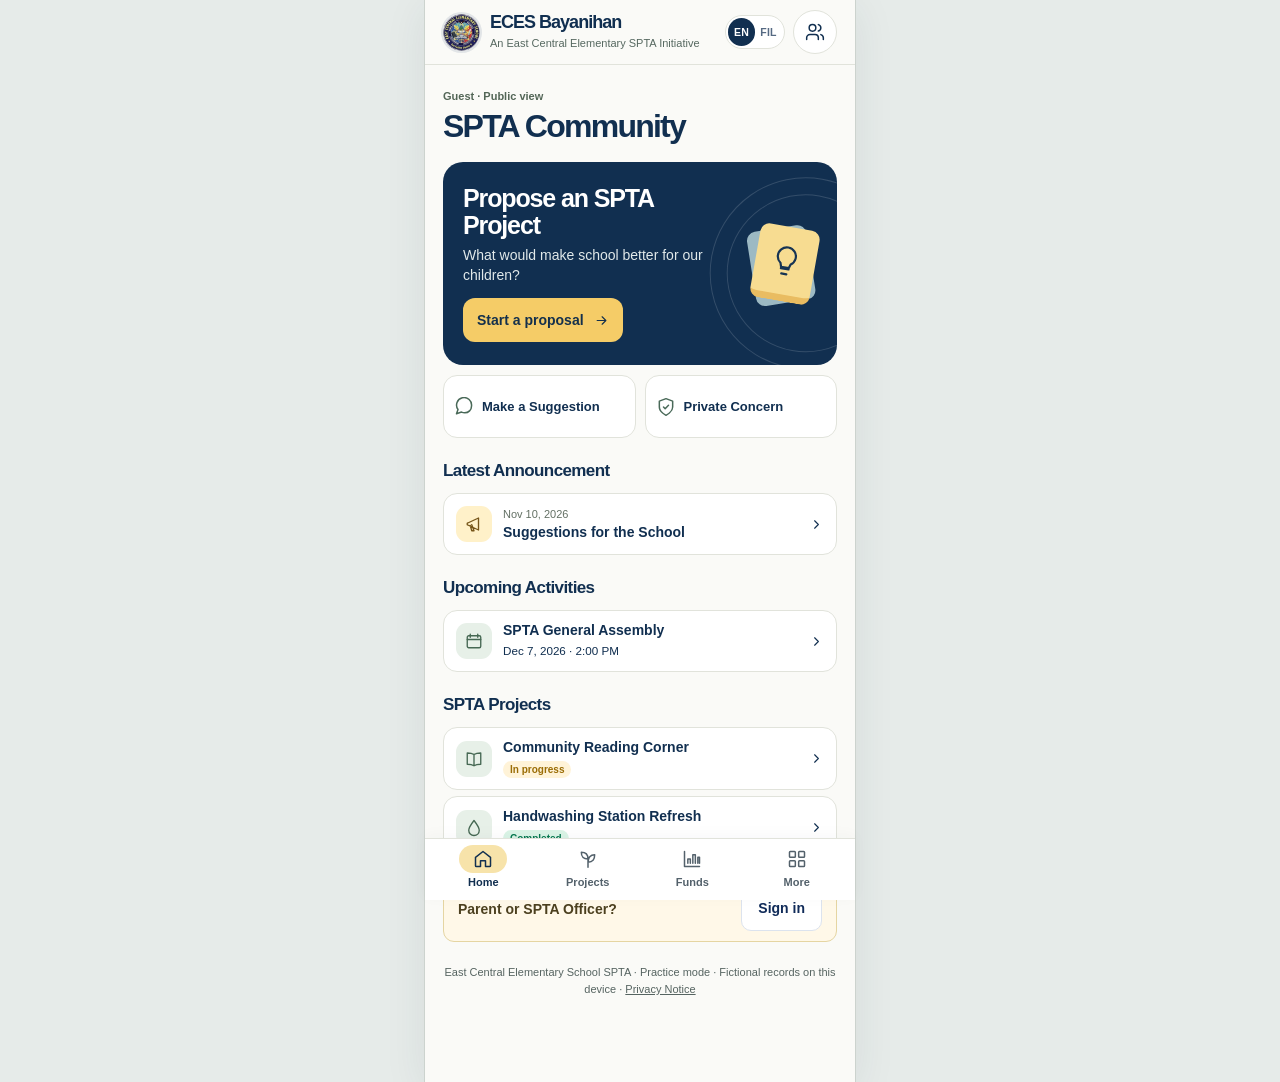
==== index.html @ 529281e2 "Child-protection referrals: the school owns the case, the SPTA only coordinates" ====
<!doctype html>
<html lang="en">
  <head>
    <meta charset="utf-8" />
    <meta name="viewport" content="width=device-width,initial-scale=1,viewport-fit=cover" />
    <meta name="theme-color" content="#102b59" />
    <meta name="description" content="ECES Bayanihan — An East Central Elementary SPTA Initiative for participatory school improvement at East Central Elementary School." />
    <title>ECES Bayanihan — An East Central Elementary SPTA Initiative</title>
    <link rel="icon" type="image/png" sizes="48x48" href="[data-uri]" />
    <style>
:root{--navy:#102b59;--navy2:#173c78;--navy3:#244d91;--blue:#3971c2;--gold:#edc65e;--gold-soft:#fff5d9;--ink:#182944;--muted:#74819a;--line:#e2e8f0;--bg:#f6f8fc;--white:#fff;--green:#1c9069;--red:#ba4d55;--shadow:0 12px 40px rgba(21,46,85,.055);font-family:Inter,ui-sans-serif,-apple-system,BlinkMacSystemFont,"Segoe UI",sans-serif;color:var(--ink)}
*{box-sizing:border-box}html{scroll-behavior:smooth}body{margin:0;background:var(--bg);font-size:14px;line-height:1.52}button,input,select,textarea{font:inherit}button{cursor:pointer}a{color:inherit}button:focus-visible,a:focus-visible,input:focus-visible,select:focus-visible,textarea:focus-visible{outline:3px solid #86b4ef;outline-offset:2px}button:disabled{opacity:.48;cursor:not-allowed}.icon{width:18px;height:18px;display:inline-block;vertical-align:middle;stroke:currentColor;fill:none;stroke-width:1.8;stroke-linecap:round;stroke-linejoin:round;flex:none}.icon.sm{width:15px;height:15px}.icon.lg{width:23px;height:23px}.icon.xl{width:30px;height:30px}.small{font-size:12px}.tiny{font-size:10px}.muted{color:var(--muted)}.strong{font-weight:700}.eyebrow{text-transform:uppercase;letter-spacing:.12em;font-weight:800;font-size:11px;color:#8a6a18}.dot{width:7px;height:7px;border-radius:100%;background:currentColor;display:inline-block;margin-right:6px}.nowrap{white-space:nowrap}.divider{height:1px;background:var(--line);margin:18px 0}.hidden{display:none!important}
.global-header{height:78px;background:#fff;border-bottom:1px solid var(--line);display:flex;align-items:center;justify-content:space-between;padding:0 max(4.5vw,28px);position:sticky;top:0;z-index:30;gap:24px}.brand{display:flex;align-items:center;gap:13px;min-width:0}.seal-crop{--size:47px;width:var(--size);height:var(--size);border-radius:50%;position:relative;overflow:hidden;flex:none;background:#fff;box-shadow:0 0 0 2px rgba(16,43,89,.1)}.seal-crop img{width:100%;height:100%;display:block;object-fit:contain}.brand-name{font-size:18px;font-weight:830;letter-spacing:-.045em;line-height:1.12;color:var(--navy)}.brand-sub{font-size:10px;letter-spacing:.05em;color:#6f7e94;font-weight:650;margin-top:3px}.global-tabs{display:flex;align-items:center;gap:4px;padding:5px;background:#f4f6fa;border:1px solid #ecf0f6;border-radius:14px}.global-tab{border:0;background:none;color:#6a7690;padding:10px 15px;border-radius:10px;font-size:12px;font-weight:680;white-space:nowrap;display:flex;align-items:center;gap:8px}.global-tab:hover{background:#e8edf5;color:var(--ink)}.global-tab.active{background:#fff;box-shadow:0 2px 9px #213e6d16;color:var(--navy)}.header-end{display:flex;align-items:center;gap:13px}.demo-pill{font-weight:750;letter-spacing:.03em;color:#926911;background:#fff4d8;border:1px solid #f8e9ba;border-radius:99px;padding:7px 11px;font-size:10px;white-space:nowrap}.header-reset{background:transparent;border:1px solid var(--line);color:#8290a4;border-radius:9px;padding:7px;display:grid;place-items:center}.header-reset:hover{color:var(--red)}
.btn{display:inline-flex;gap:9px;align-items:center;justify-content:center;border-radius:10px;padding:11px 16px;font-weight:750;font-size:12px;line-height:1.2;border:1px solid transparent;transition:transform .12s,background .12s;text-decoration:none;white-space:nowrap}.btn:hover{transform:translateY(-1px)}.btn.primary{background:var(--navy);color:white}.btn.primary:hover{background:var(--navy2)}.btn.gold{background:var(--gold);color:#302a17}.btn.light{background:white;color:var(--navy);border-color:#dce3ee}.btn.subtle{background:#f0f4fa;color:var(--navy)}.btn.ghost{background:transparent;color:var(--navy);border-color:var(--line)}.btn.small-btn{padding:8px 10px;font-size:11px}.btn.full{width:100%}.btn.danger{background:#fff0f1;color:#9a3942}.btn .icon{width:15px;height:15px}.icon-button{width:35px;height:35px;display:inline-grid;place-items:center;background:#f5f7fb;border:1px solid #e7ecf4;color:#6c7d96;border-radius:10px}.icon-button:hover{background:#eaf1fa;color:var(--navy)}
.badge{font-size:10px;padding:5px 9px;border-radius:999px;display:inline-flex;align-items:center;gap:5px;font-weight:780;white-space:nowrap;line-height:1.3;background:#eff3fa;color:#54637c}.badge.received{background:#edf1f8;color:#576985}.badge.under_review{background:#eaf0ff;color:#426ac0}.badge.recommended{background:#e7f3ff;color:#2471ae}.badge.approved{background:#e3f5e9;color:#21845e}.badge.in_progress{background:#fff3d8;color:#9b6d06}.badge.completed{background:#daf4e6;color:#08784f}.badge.declined,.badge.not_recommended{background:#ffeaeb;color:#af4d59}.badge.priority{background:#ffebed;color:#af4b50}.badge.public{background:#e7f6ed;color:#238259}.badge.private{background:#f4eafa;color:#795197}
.container{width:min(1340px,calc(100% - 60px));margin:auto}.section-pad{padding:68px 0}.hero{position:relative;overflow:hidden;background:linear-gradient(115deg,#0d2753 0%,#163d79 55%,#1b4a86 100%);color:#fff}.hero:before{content:"";position:absolute;border:1px solid #ffffff24;width:900px;height:900px;border-radius:50%;right:-380px;top:-550px;box-shadow:0 0 0 70px #ffffff08,0 0 0 160px #ffffff05}.hero:after{content:"";position:absolute;right:25%;bottom:-100px;width:270px;height:270px;border-radius:50%;background:#eabf5033;filter:blur(90px)}.hero-grid{position:relative;z-index:1;min-height:490px;display:grid;grid-template-columns:1.12fr .88fr;align-items:center;gap:5vw}.hero-copy{padding:65px 0}.hero-tag{display:inline-flex;gap:8px;align-items:center;color:#ffe4a0;font-size:11px;font-weight:800;letter-spacing:.085em;text-transform:uppercase;border:1px solid #ffffff35;border-radius:999px;padding:7px 12px;margin-bottom:23px}.hero h1{font-weight:840;font-size:clamp(38px,4.7vw,67px);letter-spacing:-.065em;line-height:1.06;margin:0 0 20px;max-width:730px}.hero h1 em{font-style:normal;color:#f5cf70}.hero p{color:#d5e1f4;font-size:15px;line-height:1.85;max-width:600px}.hero-actions{display:flex;gap:12px;flex-wrap:wrap;margin-top:30px}.hero-actions .btn.light{color:#12366d}.hero-stats{display:flex;gap:30px;margin-top:42px;flex-wrap:wrap}.hero-stat{border-left:2px solid #e1bb60;padding-left:14px}.hero-stat b{display:block;font-size:16px}.hero-stat span{display:block;color:#aebfda;font-size:11px;margin-top:3px}.hero-art{padding:40px 0;position:relative;display:flex;align-items:center;justify-content:center}.art-board{background:#ffffffed;box-shadow:0 28px 80px #00132f65;border-radius:20px;padding:21px;width:min(440px,100%);transform:rotate(3deg);color:var(--ink)}.art-board-head{display:flex;align-items:center;justify-content:space-between;margin-bottom:17px}.art-board-strip{background:linear-gradient(105deg,#e9f1ff,#f5f8ff);padding:17px;border-radius:13px;margin:13px 0}.art-mini-list{display:flex;flex-direction:column;gap:8px}.art-mini-item{background:#f7f9fc;border:1px solid #e9eef5;padding:9px 11px;border-radius:10px;display:flex;align-items:center;gap:9px;font-size:10px;font-weight:650}.art-mini-item .icon{color:#3161a6}.art-foot{display:flex;gap:9px;margin-top:15px}.art-foot div{background:#f4f7fc;border-radius:10px;padding:12px;flex:1}.art-foot b{display:block;font-size:18px;color:var(--navy)}.art-foot span{font-size:9px;color:var(--muted)}
.section-title{font-size:31px;font-weight:830;letter-spacing:-.05em;line-height:1.2;margin:7px 0 13px}.section-copy{font-size:14px;color:#69768b;max-width:710px;line-height:1.75}.feature-grid{display:grid;grid-template-columns:repeat(3,1fr);gap:19px;margin-top:31px}.feature-card{background:#fff;border:1px solid var(--line);border-radius:19px;padding:26px;box-shadow:var(--shadow)}.feature-icon{width:44px;height:44px;border-radius:13px;background:#edf3ff;color:#2958a7;display:grid;place-items:center;margin-bottom:19px}.feature-card h3{font-size:17px;margin:0 0 8px;letter-spacing:-.025em}.feature-card p{font-size:12px;line-height:1.75;color:#748198;margin:0}.role-tiles{display:grid;grid-template-columns:repeat(3,1fr);gap:18px;margin-top:28px}.role-tile{border-radius:18px;padding:25px;position:relative;overflow:hidden;background:#fff;border:1px solid var(--line);text-align:left}.role-tile:hover{border-color:#bbcff0;box-shadow:var(--shadow)}.role-tile h3{font-size:18px;margin:14px 0 4px}.role-tile p{font-size:12px;color:var(--muted);max-width:290px}.role-tile .arrow{position:absolute;right:20px;top:24px;color:#7292c5}.role-tile .icon{color:#325d9e;width:29px;height:29px}.concept-band{background:#fff3d3;border:1px solid #f2e3ae;border-radius:19px;padding:24px 26px;display:flex;align-items:center;justify-content:space-between;gap:24px;margin:10px 0 65px}.concept-band p{margin:5px 0 0;color:#836921;font-size:12px}.concept-band h3{margin:0;font-size:16px;color:#3d361e}.footnote{text-align:center;padding:26px 0 37px;color:#8a96a9;font-size:10px}
.workspace{display:grid;grid-template-columns:239px minmax(0,1fr);min-height:calc(100vh - 78px)}.sidebar{background:#122f60;color:#fff;padding:30px 16px;display:flex;flex-direction:column;gap:8px}.side-section{font-size:9px;color:#87a0c9;letter-spacing:.14em;text-transform:uppercase;font-weight:800;margin:26px 12px 8px}.side-link{border:0;background:transparent;color:#b2c4e0;display:flex;align-items:center;gap:11px;width:100%;padding:12px 14px;border-radius:11px;font-size:12px;font-weight:650;text-align:left}.side-link:hover{background:#214678;color:#fff}.side-link.active{background:#31598f;color:#fff}.side-link.active:before{content:"";width:3px;background:#f3d073;position:absolute;left:0;height:20px;border-radius:2px}.sidebar .spacer{flex:1}.side-mini{padding:18px 14px;background:#1b3e72;border:1px solid #2d4e80;border-radius:13px}.side-mini .icon{color:#efd17e}.side-mini b{font-size:12px;display:block;margin-top:9px}.side-mini p{font-size:10px;color:#a5bad7;line-height:1.65;margin:4px 0 0}.main-panel{padding:37px min(4vw,54px);min-width:0;max-width:1560px;width:100%;margin:0 auto}.page-head{display:flex;align-items:center;justify-content:space-between;gap:18px;margin-bottom:27px}.page-head h1{font-size:28px;letter-spacing:-.055em;line-height:1.15;margin:3px 0 8px}.page-head p{font-size:12px;color:var(--muted);margin:0}.head-actions{display:flex;align-items:center;gap:9px;flex-wrap:wrap}.card{border:1px solid var(--line);border-radius:16px;background:#fff;padding:22px;box-shadow:var(--shadow);min-width:0}.card h3{font-size:15px;margin:0;letter-spacing:-.025em}.card-sub{font-size:11px;color:var(--muted);margin-top:3px}.dashboard-grid{display:grid;grid-template-columns:repeat(4,minmax(0,1fr));gap:15px;margin-bottom:18px}.metric{padding:21px;position:relative;overflow:hidden}.metric .metric-icon{position:absolute;right:20px;top:19px;color:#92a7c6;opacity:.7}.metric .label{font-size:11px;color:#8390a5;font-weight:650}.metric strong{display:block;color:var(--navy);font-size:29px;letter-spacing:-.06em;margin:9px 0 3px;line-height:1.1}.metric small{font-size:10px;color:#8997a9}.metric small b{color:var(--green)}.split{display:grid;grid-template-columns:minmax(0,1.3fr) minmax(300px,.9fr);gap:18px;margin-bottom:18px}.split.even{grid-template-columns:1fr 1fr}.card-title-row{display:flex;justify-content:space-between;align-items:flex-start;gap:10px;margin-bottom:18px}.text-link{color:#2c61b0;background:none;border:0;font-size:11px;font-weight:750;padding:2px}.bars{display:flex;flex-direction:column;gap:17px}.bar-line{display:flex;align-items:center;justify-content:space-between;gap:10px;font-size:12px;margin-bottom:7px}.bar-track{height:9px;border-radius:12px;background:#edf1f8;overflow:hidden}.bar-fill{height:100%;background:linear-gradient(90deg,#3666b5,#77a1da);border-radius:12px}.insight{background:#f0f5ff;border:1px solid #dfebff;border-radius:12px;padding:17px;margin-top:20px;display:flex;gap:11px}.insight .icon{color:#4f76bd}.insight h4{margin:0 0 3px;font-size:12px}.insight p{margin:0;color:#64758f;font-size:11px;line-height:1.7}.table-wrap{overflow:auto;width:100%}table{width:100%;border-collapse:collapse;text-align:left;font-size:12px}th{color:#8896a9;font-weight:750;font-size:10px;text-transform:uppercase;letter-spacing:.065em;border-bottom:1px solid #e6ecf4;padding:12px 11px;white-space:nowrap}td{padding:14px 11px;border-bottom:1px solid #edf1f6;vertical-align:middle}tr:last-child td{border-bottom:0}tbody tr:hover{background:#fafcff}.row-title{font-weight:750;color:var(--ink);max-width:380px;line-height:1.35}.row-meta{font-size:10px;color:#8b97a9;margin-top:5px}.two-line{display:flex;flex-direction:column}.row-actions{display:flex;align-items:center;gap:7px;white-space:nowrap}.inline-avatar{width:27px;height:27px;border-radius:9px;display:grid;place-items:center;background:#eaf0fc;color:#4363a0;font-weight:800;font-size:10px}.feed{display:flex;flex-direction:column;gap:16px}.feed-item{display:flex;gap:11px;align-items:flex-start}.feed-bubble{height:31px;width:31px;flex:none;background:#edf3fc;color:#4771ab;border-radius:50%;display:grid;place-items:center}.feed-item b{display:block;font-size:11px}.feed-item span{display:block;color:#8995a7;font-size:10px;line-height:1.55;margin-top:3px}.filter-row{display:flex;gap:8px;flex-wrap:wrap;align-items:center;margin:18px 0}.filter-chip{border:1px solid #e2e9f4;border-radius:9px;background:#fff;font-size:11px;color:#718096;padding:9px 13px;font-weight:700}.filter-chip.active{background:#e9f0fb;border-color:#afc6e8;color:#204e91}.searchbox{display:flex;align-items:center;background:white;border:1px solid var(--line);border-radius:10px;gap:8px;padding:0 10px;color:#9ba8b8;min-width:210px;max-width:330px}.searchbox input{border:0;outline:0;background:transparent;padding:10px 0;width:100%;font-size:12px;color:var(--ink)}.proposals-grid{display:grid;grid-template-columns:repeat(2,minmax(0,1fr));gap:15px}.proposal-card{padding:22px;display:flex;flex-direction:column;gap:11px}.proposal-card h3{font-size:15px;line-height:1.35}.proposal-card p{font-size:11px;color:#758198;line-height:1.65;margin:0;flex:1}.proposal-card .topline{display:flex;justify-content:space-between;gap:8px}.proposal-card .bottomline{display:flex;align-items:center;justify-content:space-between;margin-top:9px;gap:6px}.avatar-row{display:flex;align-items:center;gap:9px;font-size:11px;color:#8190a4}.project-progress{height:6px;background:#eaf0f6;border-radius:8px;overflow:hidden;margin:13px 0 8px}.project-progress div{height:100%;background:linear-gradient(90deg,#2b68b3,#78a7d7)}.project-grid{display:grid;grid-template-columns:repeat(3,minmax(0,1fr));gap:17px}.project-card h3{margin:12px 0 6px}.project-visual{height:120px;border-radius:12px;display:flex;align-items:center;justify-content:center;color:#fff;background:linear-gradient(135deg,#1d477a,#6b9bce)}.project-card:nth-child(2) .project-visual{background:linear-gradient(135deg,#7560a6,#a8b2ed)}.project-card:nth-child(3) .project-visual{background:linear-gradient(135deg,#247968,#8acabc)}.project-visual .icon{width:44px;height:44px;opacity:.9}.project-card p{font-size:11px;color:#8590a0;margin:0}.project-card .amount{font-weight:800;color:#1f3e76;font-size:13px}.empty-state{text-align:center;padding:45px 20px;color:#8895a5}.empty-state h3{color:var(--ink)}
.parent-stage{background:radial-gradient(circle at 20% 20%,#e9f1fc,#f6f8fc 60%);min-height:calc(100vh - 78px);padding:28px 5vw 48px;display:grid;grid-template-columns:minmax(300px,420px) minmax(300px,1fr);align-items:center;justify-content:center;gap:7vw}.parent-intro{max-width:560px}.parent-intro h2{font-size:clamp(32px,4vw,49px);letter-spacing:-.06em;line-height:1.1;margin:8px 0 17px}.parent-intro p{color:#6d7f98;line-height:1.85;font-size:14px}.check-row{display:flex;align-items:center;gap:11px;font-size:12px;margin-top:13px;color:#405572}.check-row .icon{color:var(--green)}.phone-shell{width:min(386px,100%);height:min(770px,calc(100vh - 122px));min-height:620px;background:#fff;border:9px solid #142b4a;border-radius:39px;box-shadow:0 30px 70px #163f7925;overflow:hidden;position:relative;margin:auto}.phone-shell:after{content:"";position:absolute;top:8px;left:50%;transform:translateX(-50%);background:#162b4a;width:82px;height:13px;border-radius:0 0 12px 12px;pointer-events:none;z-index:4}.phone-content{height:100%;display:flex;flex-direction:column;overflow:hidden}.phone-scroll{overflow-y:auto;min-height:0;flex:1;padding:28px 20px 24px}.phone-head{display:flex;align-items:center;justify-content:space-between;padding-top:8px;margin-bottom:20px}.phone-head .brand-name{font-size:14px}.phone-head .brand-sub{font-size:9px}.phone-head .seal-crop{--size:39px}.phone-welcome{background:linear-gradient(125deg,#15376e,#295b9b);border-radius:16px;padding:21px 18px;color:white;position:relative;overflow:hidden;margin-bottom:23px}.phone-welcome:after{content:"";position:absolute;right:-42px;top:-56px;width:158px;height:158px;border:1px solid #ffffff27;border-radius:50%;box-shadow:0 0 0 29px #ffffff08,0 0 0 61px #ffffff07}.phone-welcome .intro{color:#f4d78d;font-size:10px;font-weight:750;letter-spacing:.1em;text-transform:uppercase}.phone-welcome h2{font-size:23px;margin:6px 0 4px;line-height:1.2;letter-spacing:-.05em}.phone-welcome p{margin:0;font-size:11px;color:#dce7f9}.phone-section-head{display:flex;align-items:center;justify-content:space-between;margin:18px 0 12px}.phone-section-head h3{font-size:14px;margin:0;letter-spacing:-.025em}.phone-section-head button{font-size:11px;background:transparent;border:0;color:#376cb0;font-weight:750}.quick-grid{display:grid;grid-template-columns:1fr 1fr;gap:11px}.quick-action{border:1px solid #e6eefa;background:#fff;padding:18px 12px;border-radius:13px;text-align:left;display:flex;flex-direction:column;gap:13px;min-height:101px;box-shadow:0 3px 12px #183e7610}.quick-action .icon{color:#325d9b;width:22px;height:22px}.quick-action span{font-weight:750;font-size:11px;line-height:1.25}.phone-note{background:#f3f6fb;border:1px solid #e7edf6;border-radius:13px;padding:14px;margin-top:12px}.phone-note h4{font-size:12px;margin:0 0 5px}.phone-note p{font-size:10px;color:#78869b;line-height:1.65;margin:0}.phone-bottom{display:grid;grid-template-columns:repeat(5,1fr);border-top:1px solid #e8edf5;padding:12px 5px 15px;background:#fff;flex:none}.phone-nav{display:flex;flex-direction:column;align-items:center;gap:5px;background:none;border:0;color:#91a0b3;font-size:9px;font-weight:700}.phone-nav .icon{width:19px;height:19px}.phone-nav.active{color:var(--navy2)}.mobile-list{display:flex;flex-direction:column;gap:11px}.mobile-proposal{border:1px solid #e6ecf5;border-radius:13px;padding:15px;background:#fff}.mobile-proposal h4{font-size:12px;line-height:1.35;margin:9px 0 7px}.mobile-proposal p{font-size:10px;color:#8996a8;line-height:1.65;margin:0 0 9px}.mobile-proposal .footer{display:flex;justify-content:space-between;align-items:center;gap:7px}.mobile-proposal .footer button{font-size:10px;padding:7px 10px;border-radius:8px}.mobile-form{display:flex;flex-direction:column;gap:11px}.mobile-form label,.form label{font-size:11px;font-weight:750;color:#435773}.mobile-form input,.mobile-form textarea,.mobile-form select,.form input,.form textarea,.form select{width:100%;display:block;margin-top:6px;border:1px solid #dce4ef;border-radius:9px;background:white;padding:11px 12px;font-size:12px;color:var(--ink);outline:none}.mobile-form textarea,.form textarea{min-height:94px;resize:vertical}.mobile-form input:focus,.mobile-form textarea:focus,.mobile-form select:focus,.form input:focus,.form textarea:focus,.form select:focus{border-color:#81ace6;box-shadow:0 0 0 3px #e8f2ff}.form{display:grid;grid-template-columns:1fr 1fr;gap:15px}.form .wide{grid-column:1/-1}.form-actions{grid-column:1/-1;display:flex;justify-content:flex-end;gap:10px;margin-top:4px}.phone-announce{border-left:3px solid var(--gold);background:#fffbf0;padding:12px 13px;border-radius:0 9px 9px 0;font-size:11px;color:#756443}.phone-announce b{display:block;color:#5d4b19;margin-bottom:4px}
.workflow-grid{display:grid;grid-template-columns:repeat(5,minmax(0,1fr));gap:10px;margin-top:23px}.workflow-node{border:1px solid var(--line);border-radius:13px;background:white;padding:19px 16px;min-height:144px}.workflow-node .num{font-size:10px;color:#8b9bb2;font-weight:800}.workflow-node h3{font-size:12px;margin:16px 0 5px}.workflow-node p{font-size:10px;color:#8593a5;margin:0;line-height:1.5}.workflow-node .icon{color:#315c9b}.rule-list{display:flex;flex-direction:column;gap:11px}.rule-item{display:flex;justify-content:space-between;gap:20px;align-items:center;border:1px solid #e5ebf3;background:#fff;border-radius:11px;padding:15px 16px}.rule-item h3{font-size:12px;margin:0 0 3px}.rule-item p{font-size:10px;color:#8492a4;margin:0}.toggle{width:37px;height:22px;border:0;background:#cbd5e4;border-radius:99px;padding:3px;position:relative}.toggle:after{content:"";display:block;width:16px;height:16px;background:white;border-radius:50%;box-shadow:0 1px 3px #102b592e;transition:transform .2s}.toggle.on{background:#2667b3}.toggle.on:after{transform:translateX(15px)}.demo-warning{background:#fff9e9;border:1px solid #f2e5bc;color:#7b672f;padding:11px 14px;border-radius:10px;font-size:11px;display:flex;align-items:center;gap:9px;margin-bottom:20px}
.modal-backdrop{position:fixed;inset:0;background:#071a34a8;z-index:60;display:flex;align-items:center;justify-content:center;padding:20px}.modal{background:white;width:min(570px,100%);max-height:90vh;overflow:auto;border-radius:19px;box-shadow:0 30px 90px #0a1e3e60}.modal-head{padding:24px 26px 13px;display:flex;justify-content:space-between;align-items:flex-start;gap:15px}.modal-head h2{font-size:21px;margin:0 0 5px;letter-spacing:-.04em}.modal-body{padding:5px 26px 27px}.modal p{color:#677890;font-size:12px;line-height:1.75}.modal .divider{margin:17px 0}.modal-info{background:#f4f7fc;border-radius:10px;padding:13px;margin:12px 0;font-size:12px}.modal-info b{color:var(--navy)}.modal-actions{display:flex;justify-content:flex-end;flex-wrap:wrap;gap:9px;margin-top:22px}.toast{position:fixed;right:24px;bottom:24px;background:#123461;color:#fff;box-shadow:0 18px 45px #12346137;padding:14px 18px;border-radius:12px;font-size:12px;font-weight:700;z-index:100;display:flex;gap:9px;align-items:center;max-width:min(400px,calc(100vw - 48px));animation:toastin .22s ease-out}@keyframes toastin{from{opacity:0;transform:translateY(9px)}to{opacity:1;transform:translateY(0)}}
@media(max-width:1080px){.global-header{padding:0 25px}.global-tabs{gap:1px}.global-tab{padding:9px;font-size:11px}.global-tab .icon{display:none}.header-end{display:none}.dashboard-grid{grid-template-columns:repeat(2,1fr)}.split{grid-template-columns:1fr}.hero-grid{gap:20px}.project-grid{grid-template-columns:repeat(2,1fr)}.workflow-grid{grid-template-columns:repeat(3,1fr)}}
@media(max-width:760px){.global-header{height:auto;min-height:71px;padding:11px 16px;flex-wrap:wrap;gap:10px}.global-tabs{order:3;width:100%;overflow:auto;justify-content:space-between;padding:3px}.global-tab{flex:1;justify-content:center;padding:10px 7px;white-space:nowrap}.global-tab .icon{display:none}.brand-name{font-size:16px}.brand-sub{font-size:9px}.seal-crop{--size:42px}.header-end{display:flex;margin-left:auto}.demo-pill{display:none}.container{width:calc(100% - 36px)}.hero-grid{grid-template-columns:1fr;min-height:unset}.hero-copy{padding:48px 0 0}.hero h1{font-size:41px}.hero p{font-size:13px}.hero-art{padding:25px 12px 50px}.hero-stats{gap:20px;margin-top:25px}.section-pad{padding:42px 0}.feature-grid,.role-tiles{grid-template-columns:1fr}.section-title{font-size:27px}.concept-band{flex-direction:column;align-items:flex-start;margin-bottom:40px}.workspace{display:block;min-height:calc(100vh - 120px)}.sidebar{padding:8px 12px;background:#153869;display:flex;flex-direction:row;overflow-x:auto;gap:5px}.side-section,.side-mini,.sidebar .spacer{display:none}.side-link{white-space:nowrap;width:auto;font-size:10px;padding:9px 11px}.side-link .icon{width:13px;height:13px}.side-link.active:before{display:none}.main-panel{padding:23px 16px}.page-head{align-items:flex-start;flex-direction:column;gap:12px}.page-head h1{font-size:24px}.dashboard-grid{gap:11px}.metric{padding:16px}.metric strong{font-size:26px}.metric .metric-icon{top:13px;right:13px}.card{padding:17px}.split.even,.proposals-grid,.project-grid{grid-template-columns:1fr}.parent-stage{display:block;padding:25px 10px 40px}.parent-intro{max-width:470px;margin:0 auto 24px}.parent-intro h2{font-size:30px}.phone-shell{height:730px;max-height:unset;min-height:unset}.workflow-grid{grid-template-columns:1fr 1fr}.form{grid-template-columns:1fr}.modal-backdrop{padding:10px}.modal-head{padding:19px 17px 8px}.modal-body{padding:4px 17px 19px}}
@media(max-width:420px){.global-tab{font-size:10px;padding:9px 5px}.brand-name{font-size:14px}.brand-sub{max-width:210px;overflow:hidden;text-overflow:ellipsis;white-space:nowrap}.phone-shell{border:0;border-radius:0;width:100%;height:calc(100vh - 137px);min-height:640px;box-shadow:none}.phone-shell:after{display:none}.parent-stage{padding:0;background:#fff}.parent-intro{display:none}.phone-scroll{padding-top:17px}.workflow-grid{grid-template-columns:1fr}.hero h1{font-size:36px}}
.brand-sub{color:#9c7721}
.brand-school{color:#8390a2;letter-spacing:.015em}
@media(max-width:1220px){.brand-school{display:none}}

/* SPTA mobile governance and treasurer's paper-to-ledger demo */
.governance-stage{background:radial-gradient(circle at 65% 18%,#fff5d9 0,#edf3fa 45%,#f7f9fd 100%)}
.governance-stage .phone-shell{height:min(805px,calc(100vh - 120px));min-height:640px}
.board-select-label{display:block;font-size:10px;font-weight:800;letter-spacing:.025em;color:#657693}
.board-select-label select{display:block;width:100%;margin-top:6px;color:#183763;background:#f9fbff;border:1px solid #dfe7f3;padding:11px 12px;border-radius:10px;font-size:11px;font-weight:650}
.board-tab-row{display:flex;gap:5px;padding:5px;margin:17px 0;background:#eff3f9;border-radius:11px}
.board-tab{flex:1;font-size:10px;border:none;border-radius:8px;background:transparent;padding:9px 3px;color:#71849e;font-weight:760;white-space:nowrap}
.board-tab .icon{width:13px;height:13px}
.board-tab.active{background:white;color:var(--navy);box-shadow:0 1px 6px #263f6b18}
.board-issue{margin-top:15px;background:#fffdf7;border-color:#f0dfa8}
.board-issue h4{font-size:14px}.board-issue p{font-size:11px}
.board-counts{display:grid;grid-template-columns:repeat(3,1fr);gap:8px;margin:14px 0}
.board-counts>div{border:1px solid #e5ebf3;padding:12px 5px;text-align:center;border-radius:11px;background:white}
.board-counts strong{font-size:24px;display:block;letter-spacing:-.05em;color:var(--navy);line-height:1.1}
.board-counts span{color:#8492a7;font-size:10px}
.board-mini-title{font-size:13px;margin:18px 0 9px;letter-spacing:-.025em}
.vote-buttons{display:grid;grid-template-columns:1fr 1fr 1fr;gap:6px}
.vote-buttons .btn{padding:11px 5px;white-space:normal;font-size:10px}
.board-bottom{grid-template-columns:repeat(3,1fr)}
.resolution-paper{border:1px solid #e2e6ef;box-shadow:0 3px 16px #1c345a0e;background:#fff;padding:18px 15px;border-radius:4px;margin:14px 0}
.resolution-brand{text-align:center;font-size:8px;letter-spacing:.14em;color:#62738c;font-weight:830;line-height:1.7}
.resolution-paper h3{text-align:center;font-size:16px;margin:14px 0 5px;color:var(--navy)}
.resolution-status{font-size:8px;text-align:center;color:#99731c;font-weight:800;letter-spacing:.07em;margin-bottom:13px}
.resolution-paper p{font-family:Georgia,serif;color:#41546a;font-size:10px;line-height:1.65;margin:10px 0}
.resolution-sigs{margin-top:15px;border-top:1px dashed #d2dce7;padding-top:12px;font-size:9px}
.resolution-sigs>b{display:block;margin-bottom:9px;color:var(--navy)}
.resolution-sigs>div{display:flex;align-items:center;justify-content:space-between;padding:7px 0;border-bottom:1px solid #f0f3f7;gap:7px}
.resolution-sigs strong{font-size:9px;color:#537396;text-align:right;font-weight:650}
.board-event-list{margin:13px 0}.board-event{display:flex;align-items:center;gap:9px;border-bottom:1px solid var(--line);padding:11px 1px;font-size:11px}
.board-event>div:nth-child(2){flex:1}.board-event b,.board-event small{display:block}.board-event small{font-size:9px;color:#8190a4;margin-top:2px}
.treasury-main{max-width:1390px}.treasury-tabs{display:flex;gap:9px;margin-bottom:20px;flex-wrap:wrap}
.treasury-tabs .filter-chip{display:flex;align-items:center;gap:7px;font-size:12px}
.treasurer-split{grid-template-columns:minmax(280px,.9fr) minmax(360px,1.1fr);align-items:start}
.upload-zone{border:1.5px dashed #a9c3df;min-height:160px;display:flex;align-items:center;justify-content:center;flex-direction:column;gap:10px;background:#f7faff;border-radius:14px;padding:20px;cursor:pointer;text-align:center;color:#2d5d9b}
.upload-zone:hover{background:#edf5ff}.upload-zone strong{font-size:13px}.upload-zone span{color:#8295ab;font-size:10px}
.upload-zone input{width:100%;max-width:275px;font-size:10px;color:#7b879c;cursor:pointer}
.upload-zone input::file-selector-button{padding:6px 8px;border-radius:7px;border:1px solid #c9d8eb;color:#244d83;background:white;margin-right:9px;cursor:pointer}
.upload-preview{display:flex;gap:13px;align-items:center;padding:10px;background:#f7f9fc;border-radius:11px;margin-top:12px;font-size:11px;color:#65758e;overflow:hidden}
.upload-preview img{max-width:120px;max-height:140px;border-radius:7px;object-fit:contain}
.upload-preview span{overflow-wrap:anywhere}
.scan-list{display:flex;flex-direction:column;gap:8px}.scan-row{display:grid;grid-template-columns:minmax(0,1.8fr) minmax(0,.8fr) 34px;gap:8px;align-items:end}
.scan-row label{font-size:9px;font-weight:800;color:#65758a}.scan-row input{display:block;width:100%;margin-top:4px;padding:10px 9px;font-size:11px;border:1px solid #dce5f0;border-radius:8px;min-width:0}
.scan-row .icon-button{height:36px;width:34px}.scan-bottom{display:flex;justify-content:space-between;align-items:center;margin-top:17px;gap:10px}
.scan-bottom>div{text-align:right}.scan-bottom strong{display:block;font-size:19px;color:var(--navy);line-height:1.3}
.checkbox-label{display:flex;gap:8px;align-items:flex-start;font-size:11px!important;line-height:1.5}
.checkbox-label input{width:17px;flex:none;margin:0!important}
.over-budget{color:#bc4450;font-weight:800}
@media(max-width:1440px){.global-header{gap:13px;padding-left:20px;padding-right:20px}.global-tab{padding:9px 10px}.global-tab .icon{display:none}.demo-pill{display:none}}
@media(max-width:950px){.treasurer-split{grid-template-columns:1fr}.global-tabs{min-width:0}.global-header{flex-wrap:wrap;height:auto;padding-top:10px;padding-bottom:10px}.global-tabs{order:3;overflow:auto;width:100%}.global-tab{flex:1;justify-content:center}}
@media(max-width:760px){.governance-stage{padding-bottom:25px}.governance-stage .phone-shell{height:730px;max-height:unset}.treasury-tabs .filter-chip{flex:1;justify-content:center}}
@media(max-width:420px){.governance-stage .phone-shell{height:calc(100vh - 137px);min-height:640px}.global-tabs{justify-content:flex-start}.global-tab{flex:none;padding:10px}.scan-row{grid-template-columns:minmax(0,1.45fr) minmax(0,.85fr) 31px;gap:5px}.scan-row input{padding:10px 5px}}
.badge.cancelled{background:#fff0f0;color:#ad4b55}
.cancel-note{background:#fff3f0;border:1px solid #f0d8d4;border-radius:9px;padding:10px 12px;color:#95545c;font-size:11px;line-height:1.55;margin:10px 0}
.cancel-note b{color:#963d47}
.chair-draft{margin-top:12px;background:#fffefa;border-color:#e7decb}
.chair-lines{display:flex;flex-direction:column;gap:6px;background:#f7f9fc;padding:10px;border-radius:9px;font-size:10px;color:#66758e}
.chair-lines span{display:flex;justify-content:space-between;gap:6px}.chair-lines b{color:#1a416e}
.chair-actions{display:flex;gap:7px;margin-top:13px}.chair-actions .btn{flex:1;white-space:normal}
.governance-stage .board-bottom{grid-template-columns:repeat(4,1fr)}
.board-bottom:has(.phone-nav:nth-child(3):last-child){grid-template-columns:repeat(3,1fr)}
.board-event-list{max-height:520px;overflow:auto}
.school-launch {min-height:100svh;display:grid;align-content:center;justify-items:center;gap:14px;background:#f6f8fc;color:#102b59;text-align:center}.school-launch::before {content:"";display:block;width:104px;height:104px;background:center/contain no-repeat url([data-uri])}.school-launch h1 {font-size:26px;margin:0}.school-launch p {margin:0;color:#475569}

</style>
    <style>
body {
  --muted:#566a83
}
body.modal-open {
  overflow:hidden
}
.portal-wrap {
  width:min(980px,calc(100% - 48px));
  margin:auto
}
.school-head {
  background:#fff;
  border-bottom:1px solid var(--line)
}
.school-head>.portal-wrap {
  display:flex;
  align-items:center;
  justify-content:space-between;
  gap:15px;
  min-height:76px
}
.school-head .brand-name span {
  font-weight:500
}
.profile-choice {
  color:var(--muted);
  font-size:12px;
  display:flex;
  align-items:center;
  gap:8px
}
.profile-choice select {
  border:1px solid #c7d4e4;
  border-radius:8px;
  min-height:42px;
  padding:5px 8px;
  max-width:215px;
  background:#fff;
  color:var(--navy)
}
.portal-main {
  padding:28px 0 35px
}
.portal-top {
  background:var(--navy);
  border-left:5px solid #e5b64f;
  border-radius:15px;
  color:white;
  padding:22px 24px;
  display:flex;
  align-items:center;
  justify-content:space-between;
  gap:10px
}
.portal-top h1 {
  font-size:clamp(24px,4vw,37px);
  line-height:1.15;
  margin:7px 0 0;
  letter-spacing:-.04em
}
.portal-top .eyebrow {
  color:#f8d487
}
.portal-nav {
  display:flex;
  gap:5px;
  overflow-x:auto;
  scrollbar-width:thin;
  padding:11px 1px 7px;
  margin-bottom:16px;
  align-items:stretch
}
.portal-nav button {
  border:1px solid #d4deeb;
  border-radius:9px;
  padding:7px 10px;
  min-height:43px;
  background:#fff;
  color:#38516b;
  flex:none;
  font-weight:600;
  display:flex;
  align-items:center;
  gap:5px
}
.portal-nav button.selected {
  background:#e6edf8;
  color:var(--navy);
  border-color:#859ab9
}
.portal-section {
  margin:20px 0
}
.portal-section h2 {
  margin:0 0 10px;
  color:var(--navy);
  font-size:19px
}
.entry,.fund-line,.login-shell {
  background:#fff;
  border:1px solid var(--line);
  border-radius:13px;
  padding:15px 18px
}
.entry {
  margin:8px 0
}
.entry h3,.fund-line h3 {
  line-height:1.35;
  margin:4px 0 7px;
  color:#17395d;
  font-size:17px
}
.entry-top,.entry-actions,.money-inline,.form-end {
  display:flex;
  align-items:center;
  gap:8px;
  flex-wrap:wrap
}
.entry-top {
  justify-content:space-between
}
.entry-meta,.list-line small,.fund-line small,.entry .entry-meta {
  font-size:12px;
  color:#50647e
}
.entry-actions {
  margin-top:11px
}
.wrap-lines {
  white-space:pre-line;
  overflow-wrap:anywhere;
  margin:6px 0 10px;
  color:#344a62;
  line-height:1.55
}
.portal-note,.portal-feedback,.portal-empty {
  padding:12px 15px;
  border-radius:9px;
  margin:10px 0;
  line-height:1.55
}
.portal-note {
  background:#edf2f9;
  border-left:3px solid #7391b6;
  color:#304864
}
.portal-feedback {
  background:#fff4d6;
  color:#4e3c1a;
  border:1px solid #ead28c
}
.portal-empty {
  background:#fff;
  border:1px dashed #c2cfdf;
  color:var(--muted)
}
.quick-forms,.summary-row,.fund-metrics {
  display:grid;
  grid-template-columns:repeat(3,minmax(0,1fr));
  gap:10px
}
.summary-row {
  grid-template-columns:repeat(2,minmax(0,1fr))
}
.action-tile {
  min-height:72px;
  padding:12px 14px;
  display:flex;
  align-items:center;
  gap:11px;
  justify-content:space-between;
  background:#fff;
  border:1px solid #d1deeb;
  color:#193c60;
  border-radius:12px;
  text-align:left;
  font-weight:700
}
.action-tile span {
  flex:1
}
.action-tile .icon:first-child {
  color:#836018
}
.entry-list {
  margin-top:14px
}
.money-inline {
  justify-content:flex-start;
  margin-top:12px
}
.money-inline span {
  font-size:12px;
  color:var(--muted);
  margin-right:12px
}
.money-inline b,.list-line small,.fund-line small,.fund-metrics span,.fund-metrics b {
  display:block
}
.money-inline b {
  color:var(--navy);
  font-size:14px
}
.list-line,.sig-line,.fund-line {
  display:flex;
  align-items:center;
  justify-content:space-between;
  gap:14px;
  border-bottom:1px solid var(--line);
  padding:10px 0;
  overflow-wrap:anywhere
}
.fund-line {
  padding:10px 16px;
  margin-bottom:6px
}
.fund-line>div:last-child {
  text-align:right;
  white-space:nowrap
}
.cash-in b {
  color:#126d51
}
.cash-out b {
  color:#8f3d47
}
.fund-metrics>div {
  background:white;
  border:1px solid var(--line);
  border-radius:10px;
  padding:12px
}
.fund-metrics b {
  font-size:clamp(14px,2.5vw,21px);
  color:var(--navy)
}
.fund-metrics span {
  font-size:12px;
  color:var(--muted)
}
.vote-summary {
  display:flex;
  gap:14px;
  flex-wrap:wrap;
  color:var(--navy)
}
.portal-foot {
  text-align:center;
  padding:18px;
  color:#53677e;
  font-size:12px
}
.portal-overlay {
  position:fixed;
  inset:0;
  background:#122b4c88;
  z-index:130;
  display:flex;
  align-items:center;
  justify-content:center;
  padding:14px
}
.portal-modal {
  max-width:630px;
  width:100%;
  background:#fff;
  border-radius:15px;
  max-height:90dvh;
  overflow:auto;
  box-shadow:0 15px 45px #0c213943
}
.portal-modal>header {
  display:flex;
  align-items:center;
  justify-content:space-between;
  background:#fff;
  border-bottom:1px solid var(--line);
  padding:13px 17px;
  gap:10px;
  position:sticky;
  top:0;
  z-index:1
}
.portal-modal h2 {
  font-size:20px;
  line-height:1.2;
  color:var(--navy);
  margin:0
}
.portal-modal>.portal-feedback {
  margin:10px 16px
}
.modal-inner {
  padding:16px 18px
}
.portal-form label:not(.tick) {
  display:grid;
  gap:5px;
  margin-bottom:11px;
  font-size:13px;
  font-weight:650;
  color:#2a425f
}
.portal-form input:not([type=checkbox]),.portal-form select,.portal-form textarea {
  width:100%;
  max-width:100%;
  min-height:43px;
  padding:8px 10px;
  border:1px solid #b5c5d8;
  border-radius:8px;
  background:#fff;
  color:#233a55;
  font-size:16px
}
.portal-form textarea {
  min-height:76px;
  resize:vertical
}
.portal-form fieldset {
  min-width:0;
  border:1px solid var(--line);
  border-radius:8px;
  margin:10px 0;
  padding:9px
}
.portal-form legend {
  font-weight:700;
  color:var(--navy)
}
.tick {
  display:flex;
  gap:9px;
  align-items:flex-start;
  padding:9px 0;
  line-height:1.45;
  font-weight:500
}
.tick input {
  width:18px;
  height:18px;
  flex:none
}
.roster-picker {
  max-height:185px;
  overflow:auto
}
.form-end {
  justify-content:flex-end;
  padding-top:8px
}
.portal-form [hidden],[hidden] {
  display:none!important
}
.portal-modal .btn,.portal-main .btn,.login-shell .btn {
  min-height:43px;
  white-space:normal
}
.portal-foot,.entry-meta {
  overflow-wrap:anywhere
}
.line-item {
  display:grid;
  grid-template-columns:1.4fr .8fr auto;
  gap:8px;
  align-items:center;
  border-bottom:1px solid var(--line);
  padding:6px 0
}
.attachment-image,.attachment-pdf {
  width:100%;
  max-width:100%;
  object-fit:contain;
  max-height:62vh
}
.attachment-pdf {
  height:58vh
}
.login-shell {
  max-width:560px;
  margin:9vh auto;
  padding:26px
}
.resolution-sheet {
  border:1px solid #d1dbe6;
  border-top:4px solid var(--navy);
  padding:18px;
  color:var(--navy);
  overflow-wrap:anywhere
}
.resolution-sheet h2 {
  margin:11px 0 6px
}
.paper-head {
  display:flex;
  align-items:center;
  gap:12px;
  margin-top:12px
}
.paper-mark {
  font-size:10px;
  letter-spacing:.08em;
  color:#836018;
  font-weight:750
}
.sig-line {
  font-size:12px
}
.print-only {
  display:none
}
.portal-main .btn:focus-visible,.action-tile:focus-visible {
  outline:3px solid #ac852e
}
.portal-nav .icon {
  flex:none
}
@media(max-width:660px) {
  .portal-wrap {
    width:calc(100% - 24px)
  }
  .school-head>.portal-wrap {
    min-height:63px
  }
  .school-head .brand-name {
    font-size:18px
  }
  .school-head .brand-sub {
    font-size:8px
  }
  .school-head .seal-crop {
    --size:36px
  }
  .profile-choice {
    display:grid;
    gap:0;
    font-size:10px
  }
  .profile-choice select {
    max-width:142px;
    font-size:12px;
    min-height:35px
  }
  .portal-main {
    padding-top:14px
  }
  .portal-top {
    padding:16px 13px;
    align-items:center
  }
  .portal-top .btn {
    font-size:11px;
    padding:8px
  }
  .quick-forms,.summary-row {
    grid-template-columns:1fr
  }
  .quick-forms {
    gap:7px
  }
  .action-tile {
    min-height:48px
  }
  .portal-section {
    margin:16px 0
  }
  .portal-nav button {
    font-size:12px
  }
  .entry {
    padding:12px
  }
  .portal-overlay {
    padding:8px
  }
  .portal-modal {
    max-height:94dvh
  }
  .fund-metrics {
    gap:5px
  }
  .fund-metrics>div {
    padding:8px 6px
  }
  .line-item {
    grid-template-columns:1fr 1fr
  }
  .line-item>.btn {
    grid-column:1/-1;
    justify-self:end
  }
  .fund-line {
    padding:9px
  }
  .login-shell {
    margin:25px 12px
  }
  .portal-form fieldset {
    padding:6px
  }
  .portal-modal h2 {
    font-size:18px
  }
}
@media print {
  @page {
    size:A4;
    margin:15mm
  }
  body {
    background:white!important;
    overflow:visible!important
  }
  #app>:not(.print-only) {
    display:none!important
  }
  #app>.print-only {
    display:block!important
  }
  .resolution-sheet {
    border:0;
    padding:0
  }
  .sig-line,.paper-head,h2,h3 {
    break-inside:avoid
  }
  .resolution-sheet h3 {
    break-after:avoid
  }
  .paper-mark {
    color:black
  }
  .portal-overlay {
    display:none!important
  }
}
.join-bod {
  display:flex;
  align-items:center;
  justify-content:space-between;
  gap:10px;
  flex-wrap:wrap;
  padding:10px 14px;
  border:1px solid #e5d5a2;
  background:#fff8e8;
  color:#4c401f;
  border-radius:11px
}
.join-bod span {
  font-size:14px
}
.portal-main .entry-meta {
  line-height:1.5
}

/* The same single-column app is used on a handset and in a desktop preview. */
@media screen {
  :root { --app-width:430px; --page:#fafaf7; --stroke:#e1e3db; --deep:#112f50; }
  html {scroll-behavior:auto;scroll-padding-bottom:88px}
  body {background:#e6ebe9;color:#18344a}
  #app {position:relative;width:100%;max-width:var(--app-width);min-height:100vh;min-height:100dvh;margin:auto;background:var(--page);padding-bottom:calc(76px + env(safe-area-inset-bottom,0px));box-shadow:0 0 0 1px #ccd3ce,0 8px 40px #1f3c4a16}
  .mobile-bar,.mobile-heading,.mobile-wordmark,.mobile-feature,.notice-row,.project-row {display:flex;align-items:center}
  .mobile-bar {padding:calc(10px + env(safe-area-inset-top,0px)) 18px 10px;justify-content:space-between;gap:10px;background:var(--page);border-bottom:1px solid var(--stroke)}
  .mobile-wordmark {gap:10px;min-width:0}
  .mobile-wordmark .seal-crop {--size:37px}
  .mobile-wordmark b,.mobile-wordmark small {display:block}
  .mobile-wordmark b {font-size:18px;line-height:1.2;letter-spacing:-.055em;color:var(--deep)}
  .mobile-wordmark small {font-size:11px;color:#566860;margin-top:2px}
  .app-icon {border:1px solid var(--stroke);background:#fff;color:var(--deep);border-radius:50%;width:44px;height:44px;display:grid;place-items:center;flex:none}
  .app-icon .icon {width:20px;height:20px}
  .mobile-main {padding:20px 18px 6px;min-width:0}
  .mobile-heading {justify-content:space-between;gap:12px;margin:0 0 17px}
  .mobile-heading>div {min-width:0}
  .mobile-heading span {font-size:11px;font-weight:700;color:#536657}
  .mobile-heading h1 {margin:3px 0 0;color:var(--deep);line-height:1.12;letter-spacing:-.055em;font-size:clamp(27px,7.4vw,32px);overflow-wrap:anywhere}
  .mobile-feature {position:relative;isolation:isolate;overflow:hidden;justify-content:space-between;background:var(--deep);color:white;border-radius:20px;padding:23px 20px;min-height:148px}
  .feature-copy {position:relative;z-index:2;max-width:70%}
  .feature-copy h2 {font-size:25px;line-height:1.08;letter-spacing:-.045em;margin:0;color:#fff}
  .feature-copy p {color:#e1e9ea;margin:7px 0 13px;line-height:1.4;font-size:14px}
  .feature-cta {display:inline-flex;gap:10px;align-items:center;justify-content:center;min-height:44px;padding:9px 14px;background:#f5cc67;color:#14304c;border:0;border-radius:12px;font-weight:730;font-size:14px;text-align:left}
  .feature-art {position:absolute;right:22px;top:50%;width:60px;height:75px;transform:translateY(-50%) rotate(10deg)}
  .feature-art::before,.feature-art::after {content:"";position:absolute;width:156px;height:156px;border:1px solid #ffffff25;border-radius:50%;top:-36px;left:-27px;z-index:-1}
  .feature-art::after {width:190px;height:190px;top:-53px;left:-44px}
  .feature-art i,.feature-art b {position:absolute;inset:0;border-radius:9px;background:#9cb9c3}
  .feature-art i {transform:rotate(-19deg) translate(-4px,1px)}
  .feature-art b {background:#f7dc91;color:#173453;display:grid;place-content:center;border-bottom:7px solid #e9bc61}
  .feature-art .icon {width:31px;height:31px;stroke-width:1.7}
  .mobile-shortcuts {display:grid;grid-template-columns:1fr 1fr;gap:9px;margin-top:10px}
  .mobile-shortcuts .action-tile {min-width:0;min-height:63px;gap:8px;justify-content:flex-start;border-color:var(--stroke);border-radius:14px;padding:9px 10px;color:var(--deep);background:white;font-size:13px;line-height:1.25}
  .mobile-shortcuts .action-tile>.icon:first-child {width:20px;height:20px;color:#496958}
  .mobile-shortcuts .action-tile>.icon:last-child {display:none}
  .portal-section {margin:20px 0 0}
  .portal-section h2 {font-size:17px;font-weight:750;letter-spacing:-.035em;color:var(--deep);margin:0 0 9px}
  .notice-row,.project-row {width:100%;min-height:62px;gap:11px;text-align:left;background:#fff;border:1px solid var(--stroke);border-radius:14px;padding:10px 12px;color:var(--deep)}
  .notice-row>span:nth-child(2),.project-row>span:nth-child(2) {min-width:0;flex:1}
  .notice-row small,.notice-row strong,.project-row strong {display:block;overflow-wrap:anywhere}
  .notice-row small {color:#637064;font-size:11px}
  .notice-row strong,.project-row strong {font-size:14px;line-height:1.35}
  .notice-symbol,.project-symbol {display:grid;place-items:center;flex:none;width:36px;height:36px;border-radius:11px;background:#fff1c9;color:#765519}
  .project-symbol {background:#e7f0e8;color:#466853}
  .project-row+.project-row {margin-top:6px}
  .project-row .badge {margin-top:4px;padding:2px 7px;font-size:10px}
  .mobile-dock {position:fixed;bottom:0;left:50%;transform:translateX(-50%);width:min(100%,var(--app-width));display:grid;grid-template-columns:repeat(4,minmax(0,1fr));z-index:35;background:#fff;border-top:1px solid var(--stroke);padding:6px 6px calc(6px + env(safe-area-inset-bottom,0px));box-shadow:0 -3px 14px #20354b08}
  .mobile-dock button {border:0;background:none;color:#53616b;display:flex;flex-direction:column;align-items:center;gap:3px;font-size:11px;font-weight:650;line-height:1.25;min-height:49px;padding:0}
  .mobile-dock button span {width:48px;height:28px;display:grid;place-items:center;border-radius:14px}
  .mobile-dock button[aria-current] {color:var(--deep);font-weight:800}
  .mobile-dock button[aria-current] span {background:#f7e3aa}
  .mobile-dock .icon {width:20px;height:20px}
  .mobile-menu,.quick-forms {display:grid;grid-template-columns:1fr;gap:7px}
  .mobile-menu .action-tile,.quick-forms .action-tile {min-height:52px;background:#fff;border-color:var(--stroke);border-radius:12px}
  .mobile-profile-select {display:grid;gap:7px;font-size:14px;font-weight:700}
  .mobile-profile-select select {width:100%;min-height:48px;background:white;border:1px solid #a3b2b1;border-radius:10px;padding:6px 12px;font-size:16px;color:var(--deep)}
  .entry,.fund-line {border-color:var(--stroke);border-radius:14px;min-width:0}
  .entry {padding:13px}
  .entry h3,.fund-line h3 {overflow-wrap:anywhere}
  .entry-actions {gap:7px}
  .mobile-main .btn,.login-shell .btn,.portal-modal .btn {min-height:44px;white-space:normal;font-size:14px;line-height:1.25}
  .join-bod {margin-top:17px;gap:6px}
  .portal-foot {font-size:11px;color:#566461;padding:16px 18px 8px}
  .portal-overlay {left:50%;right:auto;transform:translateX(-50%);width:min(100%,var(--app-width));padding:env(safe-area-inset-top,0px) 0 0;align-items:flex-end}
  .portal-modal {width:100%;max-height:94vh;max-height:94dvh;padding-bottom:env(safe-area-inset-bottom,0px);border-radius:22px 22px 0 0;overscroll-behavior:contain}
  .portal-modal>header {min-height:54px}
  .portal-modal>header h2 {font-size:19px;letter-spacing:-.03em}
  .portal-form :is(input:not([type=checkbox]),select,textarea),.portal-form input[type=file] {min-width:0;max-width:100%;width:100%;font-size:16px;min-height:46px}
  .portal-form fieldset {min-width:0}
  .portal-form .tick {min-height:44px}
  .form-end .btn {width:100%;min-height:48px}
  .line-item {grid-template-columns:minmax(0,1fr) minmax(0,1fr)}
  .line-item>.btn {grid-column:1/-1;justify-self:end}
  .roster-picker {grid-template-columns:1fr}
  .login-shell {max-width:none;margin:18px;padding:18px}
  .fund-metrics {grid-template-columns:repeat(2,minmax(0,1fr));gap:8px}
  .fund-metrics>div {padding:12px;border-radius:13px}
  .fund-metrics>div:last-child {grid-column:1/-1;grid-row:1;background:var(--deep);border-color:var(--deep);padding:16px}
  .fund-metrics>div:last-child span {color:#d8e4ed}
  .fund-metrics>div:last-child b {color:#fff;font-size:26px}
  .fund-line>div:first-child {min-width:0}
  .mobile-main button,.portal-modal button,.mobile-dock button {touch-action:manipulation}
  @media(max-width:350px) {
    .mobile-main {padding-left:13px;padding-right:13px}
    .feature-art {right:13px;width:47px;height:61px}
    .mobile-feature {padding:17px 14px}
    .fund-metrics b {font-size:15px}
  }
}

/* Treasurer scan-and-check flow */
.btn.text {background:none;border-color:transparent;color:var(--navy3);text-decoration:underline;text-underline-offset:3px;padding-left:4px;padding-right:4px}
.scan-start {display:grid;gap:12px}
.scan-start>p {margin:0}
.scan-drop {display:grid;justify-items:center;gap:5px;text-align:center;padding:26px 16px;border:2px dashed #9db3d3;border-radius:14px;background:#f3f7fd;color:var(--navy);cursor:pointer;position:relative}
.scan-drop:hover {background:#eaf1fb}
.scan-drop:focus-within {outline:3px solid var(--gold);outline-offset:2px}
.scan-drop .icon {width:34px;height:34px;color:var(--navy3)}
.scan-drop strong {font-size:16px;letter-spacing:-.02em}
.scan-drop small {color:var(--muted)}
.scan-drop input {position:absolute;inset:0;width:100%;height:100%;opacity:0;cursor:pointer}
.scan-samples {display:flex;flex-wrap:wrap;gap:8px;align-items:center;padding:12px;border-radius:12px;background:var(--gold-soft)}
.scan-samples span {flex:1 0 100%;font-weight:650;color:#4e3c1a}
.scan-preview {position:relative;overflow:hidden;border:1px solid var(--line);border-radius:12px;background:#eef2f8;display:grid;place-items:center}
.scan-preview img {display:block;width:100%;max-height:46vh;object-fit:contain}
.scan-preview.reading img {filter:saturate(.8)}
.scan-preview i {position:absolute;left:0;right:0;top:0;height:22%;background:linear-gradient(180deg,rgba(237,198,94,0),rgba(237,198,94,.5));border-bottom:3px solid var(--gold);animation:scan-sweep 1.5s ease-in-out infinite alternate}
@keyframes scan-sweep {from {transform:translateY(-100%)} to {transform:translateY(360%)}}
.scan-doc {display:grid;justify-items:center;gap:6px;padding:34px 12px;color:var(--navy);overflow-wrap:anywhere;text-align:center}
.scan-doc .icon {width:40px;height:40px}
.scan-status,.scan-result {display:flex;gap:10px;align-items:flex-start;margin:12px 0;padding:12px 14px;border-radius:11px;line-height:1.5}
.scan-status {background:#edf2f9;color:#304864}
.scan-result {background:#e7f5ee;color:#17513d}
.scan-status b,.scan-result b {display:block;color:inherit;font-size:15px}
.scan-status .icon,.scan-result .icon {flex:none;margin-top:3px}
.scan-attached {display:grid;grid-template-columns:96px minmax(0,1fr);gap:12px;align-items:center;margin:10px 0;padding:10px;border:1px solid var(--line);border-radius:12px}
.scan-attached .scan-preview img {max-height:120px}
.scan-attached .scan-doc {padding:14px 4px}
.scan-attached .scan-doc small {display:none}
.scan-attached b {color:var(--navy)}
.scan-attached p {margin:2px 0 8px;overflow-wrap:anywhere}
.line-item.needs-check {background:var(--gold-soft);border-left:4px solid var(--gold);border-radius:8px;padding-left:8px;padding-right:8px}
.line-flag {grid-column:1/-1;display:flex;gap:6px;align-items:flex-start;color:#6b4e0d;font-weight:650}
.line-flag .icon {flex:none;margin-top:2px}
.line-total {display:grid;grid-template-columns:1fr auto;gap:2px 10px;align-items:baseline;margin-top:10px;padding:10px 12px;border-radius:10px;background:#f3f7fd;color:var(--navy)}
.line-total span {font-weight:700}
.line-total b {font-size:17px;font-variant-numeric:tabular-nums}
.line-total small {grid-column:1/-1;color:#17513d}
.line-total small:empty {display:none}
.line-total.mismatch {background:#fdecec}
.line-total.mismatch small {color:#8f2f37;font-weight:650}
@media (prefers-reduced-motion:reduce) {.scan-preview i {animation:none;transform:translateY(180%)}}
@media (max-width:760px) {
  .line-item {grid-template-columns:minmax(0,1fr) auto;align-items:end}
  .line-item>label:first-child {grid-column:1/-1;margin-bottom:0}
  .line-item>.btn {grid-column:auto;justify-self:end;margin-bottom:11px}
}
.overdue {color:#8f2f37}

/* Officer vote, resolution details and drawn signatures */
.paper-facts {display:grid;gap:0;margin:6px 0 12px;border:1px solid var(--line);border-radius:10px;overflow:hidden}
.paper-fact {display:grid;grid-template-columns:minmax(0,.9fr) minmax(0,1.1fr);gap:10px;padding:8px 11px;border-bottom:1px solid var(--line)}
.paper-fact:last-child {border-bottom:0}
.paper-fact span {color:var(--muted)}
.paper-fact b {color:var(--navy);overflow-wrap:anywhere}
.sig-grid {display:grid;grid-template-columns:repeat(auto-fill,minmax(150px,1fr));gap:10px;margin:8px 0}
.sig-block {display:grid;gap:1px;align-content:end;padding:8px 9px;border:1px solid var(--line);border-radius:10px;background:#fff;break-inside:avoid;font-size:12px;color:var(--muted);overflow-wrap:anywhere}
.sig-block b {color:var(--navy);font-size:13px;border-top:1px solid #9aa9bd;padding-top:4px;margin-top:2px}
.sig-block.signed {border-color:#b9d9c9}
.sig-mark {width:100%;height:54px;display:block}
.sig-mark path {fill:none;stroke:#102b59;stroke-width:2.2;stroke-linecap:round;stroke-linejoin:round}
.sig-empty {display:grid;place-items:center;height:54px;font-style:italic}
.sign-field {display:grid;gap:6px;margin:4px 0 8px}
.sign-field>span {font-weight:700}
.sign-pad {width:100%;aspect-ratio:3/1;border:2px dashed #9db3d3;border-radius:12px;background:#fff;touch-action:none;cursor:crosshair}
.sign-field .btn {justify-self:start}

/* Status tracker, automated and personal replies */
.tracker {list-style:none;display:flex;gap:0;margin:10px 0 8px;padding:0}
.tracker li {flex:1;display:grid;justify-items:center;gap:5px;text-align:center;font-size:11px;line-height:1.2;color:var(--muted);position:relative;min-width:0}
.tracker li:before {content:"";position:absolute;top:7px;right:50%;width:100%;height:2px;background:var(--line)}
.tracker li:first-child:before {display:none}
.tracker i {width:16px;height:16px;border-radius:50%;background:#fff;border:2px solid #b7c3d4;position:relative;z-index:1}
.tracker li.done {color:var(--navy);font-weight:700}
.tracker li.done i {background:var(--green);border-color:var(--green)}
.tracker li.done:before {background:var(--green)}
.tracker li.next i {border-color:var(--gold);background:var(--gold-soft)}
.tracker li.stop {color:#8f2f37;font-weight:700}
.tracker li.stop i {background:var(--red);border-color:var(--red)}
.tracker span {overflow-wrap:anywhere}
.auto-reply {margin:6px 0;padding:10px 12px;border-radius:10px;background:#f3f7fd;color:#304864}
.auto-reply small {display:block;font-weight:700;letter-spacing:.02em;color:var(--muted)}
.auto-reply p {margin:2px 0 0}
.portal-note.personal {background:var(--gold-soft);border-left-color:var(--gold);color:#4e3c1a}
.portal-note.personal small {display:block;margin-top:4px;color:#7a6331}
.portal-note.urgent {background:#fdecec;border-left-color:#b42318;color:#5c1a14}
.portal-note.urgent b {color:#8f1d14}

/* SPTA funding checks */
.fund-check {display:flex;gap:8px;align-items:flex-start;margin:8px 0;padding:9px 11px;border-radius:10px;line-height:1.45}
.fund-check .icon {flex:none;margin-top:2px}
.fund-check b {display:block}
.fund-check.ok {background:#e7f5ee;color:#17513d}
.fund-check.short {background:#fdecec;color:#8f2f37;border-left:4px solid var(--red)}
.fund-split {display:grid;grid-template-columns:repeat(2,minmax(0,1fr));gap:8px;margin:8px 0 4px}
.fund-split>div {padding:12px;border-radius:13px;border:1px solid var(--line);background:#fff}
.fund-split span {display:block;color:var(--muted);font-size:12px}
.fund-split b {font-size:17px;color:var(--navy);font-variant-numeric:tabular-nums}
.fund-split .ok {border-color:#b9d9c9}
.fund-split .ok b {color:#17513d}
.fund-split .short {border-color:#e7b5b5;background:#fdecec}
.fund-split .short b {color:#8f2f37}
.fund-project {padding:12px;border:1px solid var(--line);border-radius:13px;background:#fff;margin-bottom:8px}
.fund-project h3 {margin:0 0 6px;color:var(--navy);font-size:15px;overflow-wrap:anywhere}
.fund-bar {height:7px;border-radius:99px;background:#e6ecf4;overflow:hidden;margin-bottom:8px}
.fund-bar div {height:100%;background:var(--navy3);border-radius:99px}

/* Guest sign-in prompt and account form */
.sign-prompt {padding:14px;border:1px solid var(--line);border-radius:13px;background:#fff}
.sign-prompt p {margin:0 0 10px}
.name-pair {display:grid;grid-template-columns:repeat(2,minmax(0,1fr));gap:10px}
.hidden-name {display:flex;gap:6px;align-items:center;font-weight:650;color:var(--navy)}
.direct-note {display:flex;gap:6px;align-items:center;font-weight:650;color:#6b4e0d}

/* Announcement pop-up */
.announce-pop {max-width:520px}
.announce-head {display:flex;gap:12px;align-items:center;padding:18px 18px 4px}
.announce-head .notice-symbol {flex:none;width:46px;height:46px;border-radius:13px;display:grid;place-items:center;background:var(--gold-soft);color:#7a5a0c}
.announce-head small {display:block;font-weight:700;color:var(--muted);letter-spacing:.02em}
.announce-head h2 {margin:2px 0 0;font-size:21px;line-height:1.2;color:var(--navy);overflow-wrap:anywhere}
.announce-pop .wrap-lines {font-size:15px;line-height:1.6;white-space:pre-line}
.announce-pop .form-end {display:flex;justify-content:flex-end}

/* Tagline: full on most phones, short where the top bar is too narrow for one line */
.mobile-wordmark .tag-short {display:none}
.mobile-wordmark small {white-space:nowrap}
@media (max-width:359px) {
  .mobile-wordmark .tag-full {display:none}
  .mobile-wordmark .tag-short {display:inline}
}
.mobile-wordmark>div {min-width:0}
.mobile-wordmark small {overflow:hidden;text-overflow:ellipsis}
@media (max-width:389px) {.mobile-wordmark small {font-size:10.5px}}

/* SPTA Projects page */
.page-lead {margin:0 0 12px;color:var(--muted);line-height:1.5}
.proj-summary {display:grid;grid-template-columns:repeat(3,minmax(0,1fr));gap:8px;margin-bottom:6px}
.proj-summary>div {padding:11px 10px;border:1px solid var(--line);border-radius:13px;background:#fff;text-align:center;min-width:0}
.proj-summary b {display:block;font-size:17px;color:var(--navy);font-variant-numeric:tabular-nums;overflow-wrap:anywhere}
.proj-summary span {font-size:12px;color:var(--muted)}
.proj {padding:14px;border:1px solid var(--line);border-radius:16px;background:#fff;margin-bottom:10px}
.proj.is-cancelled {background:#fbfbfc}
.proj-top {display:flex;gap:11px;align-items:flex-start}
.proj-top>div {flex:1;min-width:0}
.proj-top h3 {margin:0;font-size:16px;line-height:1.25;color:var(--navy);overflow-wrap:anywhere}
.proj-top small {display:block;margin-top:2px;color:var(--muted)}
.proj-top .badge {flex:none}
.proj-bar {height:9px;border-radius:99px;background:#e6ecf4;overflow:hidden;margin:12px 0 6px}
.proj-bar div {height:100%;border-radius:99px;background:var(--green)}
.proj-nums {display:flex;justify-content:space-between;gap:10px;color:var(--muted);font-size:13px}
.proj-nums b {color:var(--navy);font-variant-numeric:tabular-nums}
.proj .fund-check,.proj .cancel-note {margin:10px 0 0}
.proj-details {margin-top:10px;border-top:1px solid var(--line);padding-top:8px}
.proj-details summary {cursor:pointer;font-weight:700;color:var(--navy3);padding:4px 0;min-height:32px}
.proj-details p {margin:6px 0 8px}
.proj-row {display:flex;justify-content:space-between;gap:12px;padding:7px 0;border-top:1px solid var(--line)}
.proj-row span {color:var(--muted)}
.proj-row b {color:var(--navy);text-align:right;overflow-wrap:anywhere}
.proj-details .entry-actions {margin-top:8px}
.proj .cancel-note {font-size:13px}

/* Project status colours: amber in progress, green approved and completed, rose cancelled.
   The status badge and the group heading say the same thing in words. */
.proj {border-left-width:6px}
.proj.is-in_progress {background:#fffaf0;border-color:#f1dfae;border-left-color:#e0a92e}
.proj.is-in_progress .project-symbol {background:#fdeec2;color:#7a5a0c}
.proj.is-in_progress .proj-bar div {background:#e0a92e}
.proj.is-approved {background:#f1faf5;border-color:#c5e3d3;border-left-color:#1c9069}
.proj.is-approved .project-symbol {background:#d6efe2;color:#14694c}
.proj.is-approved .proj-bar div {background:#1c9069}
.proj.is-completed {background:#f1faf5;border-color:#c5e3d3;border-left-color:#1c9069}
.proj.is-completed .project-symbol {background:#d6efe2;color:#14694c}
.proj.is-completed .proj-bar div {background:#1c9069}
.proj.is-cancelled {background:#fdf5f5;border-color:#efd3d3;border-left-color:#ba4d55}
.proj.is-cancelled .project-symbol {background:#f8dede;color:#8f2f37}
.proj.is-cancelled .proj-top h3 {color:#5c3a3e}
.proj .proj-bar {background:rgba(16,43,89,.09)}
.proj .cancel-note {background:#fff;border-color:#efd3d3}

/* SPTA Funds page */
.fund-hero {padding:18px;border-radius:18px;background:var(--navy);color:#fff;margin-bottom:10px}
.fund-hero>span {display:block;color:#c9d8ee;font-size:13px}
.fund-hero>b {display:block;font-size:32px;line-height:1.15;letter-spacing:-.03em;font-variant-numeric:tabular-nums;margin:2px 0 12px;overflow-wrap:anywhere}
.fund-hero>div {display:grid;grid-template-columns:repeat(2,minmax(0,1fr));gap:8px}
.fund-hero>div>span {display:block;padding:9px 11px;border-radius:12px;background:rgba(255,255,255,.1);font-size:12px;color:#d8e4f5}
.fund-hero>div>span .icon {display:none}
.fund-hero>div>span b {display:block;font-size:15px;color:#fff;font-variant-numeric:tabular-nums}
.fund-use {padding:14px;border:1px solid var(--line);border-radius:16px;background:#fff;margin-bottom:4px}
.fund-use-bar {height:12px;border-radius:99px;background:#bfe3d2;overflow:hidden}
.fund-use-bar div {height:100%;background:#e0a92e;border-radius:99px 0 0 99px}
.fund-use-key {display:grid;gap:8px;margin-top:12px}
.fund-use-key>div {display:grid;grid-template-columns:auto minmax(0,1fr) auto;gap:8px;align-items:center}
.fund-use-key i {width:12px;height:12px;border-radius:4px}
.fund-use-key .k-set {background:#e0a92e}
.fund-use-key .k-free {background:#bfe3d2;border:1px solid #1c9069}
.fund-use-key span {color:var(--muted)}
.fund-use-key b {color:var(--navy);font-variant-numeric:tabular-nums}
.fund-chip {display:inline-flex;gap:6px;align-items:center;margin-top:9px;padding:5px 10px;border-radius:99px;font-size:12.5px;font-weight:700;line-height:1.3}
.fund-chip .icon {flex:none}
.fund-chip.ok {background:#e7f5ee;color:#17513d}
.fund-chip.short {background:#fdecec;color:#8f2f37}
.fund-item {padding:13px 14px;border:1px solid var(--line);border-radius:14px;background:#fff;margin-bottom:8px}
.fund-item-top {display:flex;justify-content:space-between;gap:12px;align-items:baseline}
.fund-item-top h3 {margin:0;font-size:15px;line-height:1.3;color:var(--navy);overflow-wrap:anywhere}
.fund-item-top b {flex:none;font-size:16px;color:var(--navy);font-variant-numeric:tabular-nums}
.fund-item .fund-bar {margin:9px 0 5px}
.fund-item-meta {display:flex;justify-content:space-between;gap:10px;color:var(--muted);font-size:12.5px;margin-top:3px}
.fund-item-note {display:block;margin-top:6px;color:#8f2f37}
.fund-moves {border:1px solid var(--line);border-radius:14px;background:#fff;overflow:hidden}
.fund-move {display:grid;grid-template-columns:auto minmax(0,1fr) auto;gap:11px;align-items:center;padding:12px 13px;border-bottom:1px solid var(--line)}
.fund-move:last-child {border-bottom:0}
.fund-move-icon {width:32px;height:32px;border-radius:50%;display:grid;place-items:center}
.fund-move.in .fund-move-icon {background:#e7f5ee;color:#17513d}
.fund-move.out .fund-move-icon {background:#fdecec;color:#8f2f37}
.fund-move h3 {margin:0;font-size:14.5px;line-height:1.3;color:var(--navy);overflow-wrap:anywhere}
.fund-move small {color:var(--muted)}
.fund-move-amount {text-align:right}
.fund-move-amount small {display:block;font-size:11px}
.fund-move-amount b {font-variant-numeric:tabular-nums;white-space:nowrap}
.fund-move.in .fund-move-amount b {color:#17513d}
.fund-move.out .fund-move-amount b {color:#8f2f37}


.funds-page .balance-card {background:var(--deep);color:white;border-radius:16px;padding:18px;font-variant-numeric:tabular-nums}
.balance-card h2 {margin:0;color:#e3ebf7;font-size:15px;line-height:1.4}
.balance-card>strong {display:block;margin:3px 0 14px;font-size:clamp(26px,8vw,34px);line-height:1.2;overflow-wrap:anywhere}
.balance-flows {display:grid;grid-template-columns:repeat(2,minmax(0,1fr));gap:12px;padding-top:12px;border-top:1px solid #64768c;font-size:14px}
.balance-flows b {display:block;margin-top:2px;font-size:17px;overflow-wrap:anywhere}
.balance-note,.movement-meta {font-size:14px;line-height:1.45;color:var(--muted)}
.balance-note {margin:9px 2px 16px}
.balance-carry {display:block;margin-top:6px;font-size:13px;line-height:1.4;opacity:.85}
.movement-list {margin:0;padding:0;list-style:none;background:white;border:1px solid var(--line);border-radius:14px}
.movement-row {padding:14px}
.movement-row+.movement-row {border-top:1px solid var(--line)}
.movement-heading {display:flex;align-items:baseline;flex-wrap:wrap;gap:3px 12px;font-size:16px;line-height:1.4}
.movement-heading strong {flex:1 1 9rem;color:var(--navy);overflow-wrap:anywhere}
.movement-heading b {font-variant-numeric:tabular-nums;overflow-wrap:anywhere;max-width:100%;margin-inline-start:auto}
.movement-meta {margin-top:4px;overflow-wrap:anywhere}
.funds-page .fund-split {margin:0 0 10px}
.funds-page .fund-split span {font-size:14px;line-height:1.35}
.funds-page .fund-split b {display:block;overflow-wrap:anywhere}

.funds-page .movement-heading .cash-in {color:#145638;background:#def3e5}
.funds-page .movement-heading .cash-out {color:#792641;background:#fae5ec}
.funds-page .movement-heading b {padding:3px 7px;border-radius:6px}
/* SPTA Funds section headings */
.funds-page .portal-section h2 {background:#ffedbc;color:var(--navy);padding:9px 13px;border-radius:10px;border-left:5px solid var(--gold);margin-bottom:10px}

/* What kind of item is waiting, and a way to skip to the next one */
.kind-chip {display:inline-block;font-size:10.5px;font-weight:800;letter-spacing:.05em;text-transform:uppercase;padding:3px 8px;border-radius:999px;background:#e3ebf7;color:var(--navy);margin-bottom:4px;line-height:1.3}
.kind-chip.kind-project {background:#fdf0c8;color:#6b4a00}
.kind-chip.kind-fund,.kind-chip.kind-collection {background:#dff3e4;color:#17603a}
.kind-chip.kind-minutes,.kind-chip.kind-records {background:#e3ebf7;color:#1d3f73}
.kind-chip.kind-resolution {background:#14294b;color:#fff}
.kind-chip.kind-officer {background:#ece4f7;color:#4c2f7a}
.kind-chip.kind-private {background:#fde4e4;color:#8a1f2b}
.kind-chip.kind-suggestion {background:#e0f1f4;color:#0f5460}
.dialog-title {min-width:0}
.dialog-title .kind-chip {display:table}
.queue-bar {display:flex;align-items:center;justify-content:space-between;gap:10px;padding:8px 17px;background:#f4f7fb;border-bottom:1px solid var(--line);font-size:13px;color:#4a5a70;font-weight:600}
.queue-skip {display:inline-flex;align-items:center;gap:6px;min-height:38px;padding:6px 14px;border-radius:999px;border:1.5px solid var(--navy);background:#fff;color:var(--navy);font-weight:800;font-size:13px}
.queue-skip svg {width:15px;height:15px}
.notice-row .kind-chip+strong {margin-bottom:2px}
.notice-row[data-queue]+.notice-row[data-queue] {margin-top:8px}
.step-line {font-weight:700;color:var(--navy);margin-bottom:6px}
.known-accounts {display:grid;gap:8px;margin-bottom:14px}
.known-accounts small {font-weight:700;color:#4a5a70}
.known-account {display:flex;justify-content:space-between;align-items:center;gap:10px;min-height:48px;padding:10px 14px;border:1.5px solid var(--line);border-radius:12px;background:#f6f8fc;color:var(--navy);text-align:left}
.known-account span {color:#4a5a70;font-size:13px}
.vote-closes {display:flex;align-items:center;gap:6px}
.vote-closes svg {width:15px;height:15px;flex:none}
.grade-pair {display:grid;grid-template-columns:repeat(2,minmax(0,1fr));gap:10px}
.field-title {font-weight:700;color:var(--navy);margin:2px 0 6px}
.student-row {display:grid;gap:4px;margin-bottom:12px;padding-bottom:10px;border-bottom:1px solid var(--line)}
.student-row .btn {justify-self:start}

/* Corrected fund entries and project change history */
.movement-row .correction-note{margin:6px 0 0;padding:8px 10px;border-left:3px solid var(--gold,#c9a227);background:rgba(201,162,39,.12);border-radius:0 8px 8px 0;font-size:.86rem;line-height:1.4}
.change-log{margin:10px 0 4px;padding:8px 10px;border-left:3px solid var(--gold,#c9a227);background:rgba(201,162,39,.1);border-radius:0 8px 8px 0}
.change-log p{margin:4px 0 0;font-size:.86rem;line-height:1.4}

/* Language switch */
.header-tools{display:flex;align-items:center;gap:8px;flex:none}
.lang-toggle{display:inline-flex;align-items:center;height:34px;padding:2px;border:1px solid var(--stroke);border-radius:17px;background:#fff;color:var(--deep);font:inherit;font-size:.66rem;font-weight:700;letter-spacing:.02em;cursor:pointer}
.lang-toggle span{display:grid;place-items:center;min-width:27px;height:28px;padding:0 3px;border-radius:14px;color:var(--muted,#5a6578)}
/* With the language switch beside it, let the tagline wrap to two lines instead of being cut off */
@media (max-width:430px){.mobile-wordmark small{white-space:normal;line-height:1.2;overflow:visible;text-overflow:clip}.header-tools{gap:6px}}
.lang-toggle span.on{background:var(--deep);color:#fff}
/* Project photos */
.proj-photos{display:grid;grid-template-columns:repeat(3,1fr);gap:8px;margin:12px 0 4px}
.proj-photo{position:relative;display:block;padding:0;border:1px solid var(--line);border-radius:12px;overflow:hidden;background:#e6ecf4;aspect-ratio:4/3;cursor:pointer}
.proj-photo img{display:block;width:100%;height:100%;object-fit:cover}
.proj-photo .more{position:absolute;inset:0;display:grid;place-items:center;background:rgba(16,42,77,.62);color:#fff;font-weight:700;font-size:1.1rem}
.photo-caption{margin:12px 0 4px}
/* Change history */
.chips{display:flex;flex-wrap:wrap;gap:8px;margin:4px 0 14px}
.chip{border:1px solid var(--stroke,#c9d3e3);background:#fff;color:var(--deep,#12294d);border-radius:999px;padding:7px 12px;font:inherit;font-size:.82rem;font-weight:600;cursor:pointer}
.chip.on{background:var(--deep,#12294d);color:#fff;border-color:var(--deep,#12294d)}
.audit-entry .audit-who{margin:2px 0 6px}
.audit-compact{padding:9px 12px;margin:6px 0}
.audit-compact .audit-row{display:flex;align-items:flex-start;justify-content:space-between;gap:8px}
.audit-compact h3{margin:0;font-size:15px;line-height:1.3}
.audit-compact .audit-sub{margin:3px 0 0;font-size:12.5px;line-height:1.4;color:#50647e;overflow-wrap:anywhere}
.audit-compact .audit-reason{margin:5px 0 0;padding:5px 8px;font-size:13px}
.audit-entry .audit-reason{margin:6px 0 0;padding:8px 10px;border-left:3px solid var(--gold,#e0a62f);background:#fdf8ea;border-radius:6px}
.audit-entry.is-retracted{border-left:4px solid #b4533a}
.proj-photo .wait{position:absolute;left:6px;bottom:6px;background:#fdf0c8;color:#6b4a00;font-size:.68rem;font-weight:800;letter-spacing:.04em;text-transform:uppercase;padding:2px 7px;border-radius:999px}
.kind-chip.kind-project{background:#fdf0c8;color:#6b4a00}
/* Privacy notice */
.link-btn{background:none;border:0;padding:0;font:inherit;color:inherit;text-decoration:underline;cursor:pointer}
.privacy-notice{margin:10px 0;border:1px solid var(--stroke,#c9d3e3);border-radius:12px;padding:8px 12px;background:#fff}
.privacy-notice summary{cursor:pointer;font-weight:700;color:var(--deep,#12294d)}
.privacy-notice h4,.portal-modal h4{margin:14px 0 4px;color:var(--deep,#12294d)}
.privacy-notice p,.portal-modal .modal-inner h4+p{margin:0 0 6px}

/* Password eye, lighter sample text, Back button, profile picture */
input::placeholder,textarea::placeholder {color:#a9b3c7;opacity:1}
.pw-field {position:relative;display:block}
.pw-field input {padding-right:52px}
.pw-eye {position:absolute;right:4px;top:50%;transform:translateY(-50%);width:44px;height:44px;border:0;background:transparent;color:#51607f;display:grid;place-items:center;border-radius:10px;cursor:pointer}
.pw-eye .icon {width:22px;height:22px}
.pw-eye[aria-pressed="true"] {color:var(--deep)}
.back-btn {display:inline-flex;align-items:center;gap:4px;margin:0 0 10px -6px;padding:8px 14px 8px 8px;border:0;background:transparent;color:var(--deep);font:inherit;font-weight:700;font-size:16px;border-radius:999px;cursor:pointer}
.back-btn .icon {width:20px;height:20px;transform:rotate(180deg)}
.app-icon.has-photo {padding:0;overflow:hidden}
.app-icon.has-photo img {width:100%;height:100%;object-fit:cover;display:block}
.avatar-row {display:flex;gap:16px;align-items:center}
.avatar-big {flex:none;width:84px;height:84px;border-radius:50%;overflow:hidden;background:#14264f;color:#f2c44d;display:grid;place-items:center;font-size:28px}
.avatar-big img {width:100%;height:100%;object-fit:cover;display:block}
.file-btn {cursor:pointer}
.file-btn.disabled {opacity:.6;pointer-events:none}

/* A photo that has not arrived yet is a soft placeholder, not a broken-image icon */
img[data-photo]:not([src]) {visibility:hidden}
img[data-photo].failed {visibility:visible}
.proj-photo {background:linear-gradient(110deg,#e6ecf4 30%,#f3f6fa 50%,#e6ecf4 70%);background-size:200% 100%;animation:photo-wait 1.4s linear infinite}
@keyframes photo-wait {to {background-position:-200% 0}}
@media (prefers-reduced-motion:reduce) {.proj-photo {animation:none}}

/* Resolution paper, in the school's format */
.rs-head {margin:10px 0 0;font-size:13px;line-height:1.5;text-align:center;padding-bottom:10px;border-bottom:1px solid #9aa9bd}
.rs-seal {display:block;margin:0 auto 6px;width:72px;height:72px;object-fit:contain}
.rs-gothic {font-family:'Old English Text MT','UnifrakturCook','Times New Roman',serif;font-size:15px}
.rs-head p,.rs-no,.rs-title,.rs-text p,.rs-label {margin:0}
.rs-no {margin-top:14px;font-weight:700;font-size:14px}
.rs-title {margin-top:14px;font-weight:700;font-size:14px;line-height:1.45;text-transform:uppercase}
.rs-text {margin-top:14px;display:grid;gap:11px;font-size:13.5px;line-height:1.55;text-align:justify}
.rs-text p {white-space:pre-line}
.rs-label {margin-top:18px;font-size:13.5px}
.rs-officers {display:grid;grid-template-columns:repeat(auto-fill,minmax(150px,1fr));gap:18px 14px;margin-top:10px}
.rs-witness {display:grid;grid-template-columns:repeat(auto-fill,minmax(150px,1fr));gap:18px 14px;margin-top:10px}
.rs-sign {display:grid;align-content:end;text-align:center;font-size:12px;break-inside:avoid}
.rs-sign b {border-top:1px solid #243a5e;padding-top:3px;font-size:12px;color:var(--navy);min-height:1.3em}
.rs-sign span {color:var(--muted)}
.rs-mark {height:44px;display:flex;align-items:flex-end;justify-content:center}
.rs-mark svg {max-height:44px;max-width:100%}
.rs-mark .sig-empty,.rs-table .sig-empty {font-size:11px;color:var(--muted)}
.rs-table {width:100%;border-collapse:collapse;margin-top:8px;font-size:11.5px}
.rs-table th,.rs-table td {border:1px solid #9aa9bd;padding:4px 5px;text-align:left;vertical-align:middle}
.rs-table th {background:#eef2f7;font-weight:700}
.rs-table td:first-child,.rs-table th:first-child {text-align:center;width:2.4em}
.rs-table td:last-child {min-width:84px;height:34px}
.rs-table td svg {max-height:30px;max-width:96px;display:block}
.rs-table tr {break-inside:avoid}
.rs-count {margin-top:14px}
@media print {
  .resolution-sheet {font-family:Arial,Helvetica,sans-serif;color:#000}
  .rs-text {text-align:justify;font-size:11.5pt}
  .rs-officers {grid-template-columns:repeat(3,1fr)}
  .rs-witness {grid-template-columns:repeat(2,1fr)}
  .rs-table {font-size:9.5pt}
  .rs-table td:last-child {height:11mm}
  .rs-sign b {border-top-color:#000}
  .rs-table th {background:#eee!important;-webkit-print-color-adjust:exact;print-color-adjust:exact}
  .rs-count {display:none}
}

/* Connection trouble: a thin bar above the app, and a calm screen when the app cannot open. */
.link-banner {position:sticky;top:0;z-index:60;display:flex;align-items:center;gap:10px;justify-content:space-between;padding:9px 14px;background:#fff4d6;color:#4a3500;border-bottom:1px solid #e6c766;font-size:13.5px;line-height:1.4}
.link-banner[hidden] {display:none}
.link-banner button {flex:none;min-height:34px;padding:0 12px;border:1px solid #4a3500;border-radius:8px;background:#fff;color:#4a3500;font:inherit;font-weight:600}
.link-banner button:disabled {opacity:.6}
.boot-error {text-align:center;margin-top:12vh}
.boot-error .boot-seal {display:block;margin:0 auto 10px;border-radius:50%}
.boot-error .entry-actions {justify-content:center;margin:14px 0}
.evidence {border:1px solid #cdd6e6;border-radius:10px;padding:8px 12px 12px;margin:10px 0}
.evidence legend {font-weight:600;padding:0 6px}
.case-photos {margin-top:8px}

</style>
      <link rel="manifest" href="manifest.webmanifest" />
    <link rel="apple-touch-icon" href="icons/apple-touch-icon.png" />
    <meta name="application-name" content="ECES Bayanihan" />
    <meta name="apple-mobile-web-app-title" content="ECES Bayanihan" />
    <meta name="mobile-web-app-capable" content="yes" />
    <meta name="apple-mobile-web-app-capable" content="yes" />
  </head>
  <body>
    <div id="app"><main class="school-launch"><h1>ECES Bayanihan</h1><p role="status">Loading…</p></main></div>
    <noscript>This interactive presentation requires JavaScript.</noscript>
  <script id="embedded-school-example" type="application/octet-stream">[base64]</script>
<script>
'use strict';
// Fictional illustrations for the demo's completed sample project. Made by tools/make-sample-photos.py.
globalThis.ECESSamplePhotos = {"sample-photo-1": "[data-uri]", "sample-photo-2": "[data-uri]"};
globalThis.ECESSamplePhotoSizes = {"sample-photo-1": 44647, "sample-photo-2": 47225};

</script>
<script>
'use strict';
// Language switch. The app is written in English. When Filipino is chosen, text on the screen is
// translated after it is drawn, using the word list in fil.js. Anything without a translation stays in English,
// which includes text that people typed themselves (names, proposal titles, minutes).
(function (root) {
  const KEY = 'eces-language';
  let lang = 'en', onChange = () => {}, observer = null;
  try {
    lang = root.localStorage && root.localStorage.getItem(KEY) === 'fil' ? 'fil' : 'en';
  } catch (e) {}
  const misses = new Set();
  const months = {
    Jan: 'Ene',
    Feb: 'Peb',
    Mar: 'Mar',
    Apr: 'Abr',
    May: 'May',
    Jun: 'Hun',
    Jul: 'Hul',
    Aug: 'Ago',
    Sep: 'Set',
    Oct: 'Okt',
    Nov: 'Nob',
    Dec: 'Dis'
  };
  const monthName = /\b(Jan|Feb|Mar|Apr|May|Jun|Jul|Aug|Sep|Oct|Nov|Dec)\.? (\d{1,2}), (\d{4})/g;
  const words = () => root.ECESFil || {
    exact: {},
    rules: []
  };
  const fixDates = text => text.replace(monthName, (_, m, d, y) => months[m] + ' ' + d + ', ' + y);
  const hasWords = text => /[A-Za-z]{3,}/.test(text);
  const own = (o, k) => Object.prototype.hasOwnProperty.call(o, k);
  let lower = null, patterns = null;
  const prepared = () => {
    const w = words();
    if (!lower) {
      lower = {};
      for (const k of Object.keys(w.exact)) lower[k.toLowerCase()] = w.exact[k];
      patterns = w.rules.map(([re, make]) => [new RegExp(re.source, 'i'), make]);
    }
  };
  // "Sign In to Send" is written in title case, so its translation is too.
  const small = ['ng', 'sa', 'at', 'ang', 'mga', 'na', 'ay', 'para', 'o', 'ni', 'kay', 'mula', 'hanggang', 'pa', 'ba', 'nang', 'sina', 'si'];
  const titleCase = text => {
    const w = text.split(/\s+/).filter(x => /[A-Za-z]/.test(x) && x.length > 3);
    return w.length > 1 && w.every(x => /^[A-Z“"(]/.test(x));
  };
  const toTitle = text => text.replace(/(^|\s)([a-zà-ÿ])([^\s]*)/g, (m, sp, c, rest) => small.includes((c + rest).toLowerCase().replace(/[^a-zà-ÿ]/g, '')) && sp ? m : sp + c.toUpperCase() + rest);
  const fit = (source, out) => titleCase(source) ? toTitle(out) : out;
  // A line the word list keeps as it is (a brand name, "Password") is not counted as missing.
  const known = core => {
    prepared();
    return own(lower, core.toLowerCase());
  };
  // Exact text first, then patterns, then sentence by sentence, then piece by piece around " · ".
  function lookup(core, depth = 0) {
    const w = words();
    prepared();
    if (own(w.exact, core)) return w.exact[core];
    const low = core.toLowerCase();
    if (own(lower, low)) return fit(core, lower[low]);
    for (const [pattern, make] of patterns) {
      const m = core.match(pattern);
      if (m) {
        const out = typeof make === 'function' ? make(...m.slice(1).map(x => x === undefined ? x : lookup(x, depth + 1))) : make.replace(/\{(\d)\}/g, (_, i) => m[i] === undefined ? '' : lookup(m[i], depth + 1));
        return fit(core, out);
      }
    }
    if (depth > 4) return core;
    const pieces = core.split(' · ');
    if (pieces.length > 1) return pieces.map(x => lookup(x, depth + 1)).join(' · ');
    const sentences = core.split(/(?<=[.!?])\s+(?=[A-Z“"‘(])/);
    if (sentences.length > 1) return sentences.map(x => lookup(x, depth + 1)).join(' ');
    return core;
  }
  function translate(text) {
    const lead = text.match(/^\s*/)[0],
      trail = text.match(/\s*$/)[0],
      core = text.trim().replace(/\s+/g, ' ');
    if (!core || !hasWords(core)) return text;
    const out = fixDates(lookup(core));
    if (out === core && !known(core)) misses.add(core);
    return out === core ? text : lead + out + trail;
  }
  const skip = el => el && el.closest && el.closest('script,style,textarea,[data-keep-language],.print-only'),
    skipTag = el => el && el.closest && el.closest('script,style,[data-keep-language],.print-only');
  const ATTRS = ['placeholder', 'aria-label', 'title', 'alt'];
  // Text that officers typed for the community (marked class="ut") is translated by the server when it is available.
  // Private suggestions and concerns, names and contact details are never marked, so they are never sent.
  const UT_KEY = 'eces-ut-fil',
    UT_LIMIT = 300;
  let utCache = {},
    utRemote = null,
    utTimer = 0,
    utOffUntil = 0;
  try {
    utCache = JSON.parse(root.localStorage.getItem(UT_KEY) || '{}') || {};
  } catch (e) {}
  const utDone = new Set(),
    utWait = new Map();
  const inUser = el => el && el.closest && el.closest('.ut');
  const squeeze = v => v.trim().replace(/\s+/g, ' ');
  function utApply(n, hit) {
    const v = n.nodeValue;
    utDone.add(hit);
    n.nodeValue = v.match(/^\s*/)[0] + hit + v.match(/\s*$/)[0];
  }
  function utSave() {
    const keys = Object.keys(utCache);
    for (const k of keys.slice(0, Math.max(0, keys.length - UT_LIMIT))) delete utCache[k];
    try {
      root.localStorage.setItem(UT_KEY, JSON.stringify(utCache));
    } catch (e) {}
  }
  function userText(n) {
    const core = squeeze(n.nodeValue);
    if (!core || !hasWords(core) || utDone.has(core)) return;
    const hit = utCache[core];
    if (hit) return utApply(n, hit);
    if (!utRemote || Date.now() < utOffUntil) return;
    let nodes = utWait.get(core);
    if (!nodes) utWait.set(core, nodes = new Set());
    nodes.add(n);
    if (!utTimer) utTimer = setTimeout(utFlush, 250);
  }
  async function utFlush() {
    utTimer = 0;
    const batch = [...utWait.keys()].slice(0, 20);
    if (!batch.length) return;
    const nodes = new Map(batch.map(k => [k, utWait.get(k)]));
    batch.forEach(k => utWait.delete(k));
    let res = null;
    try {
      res = await utRemote(batch);
    } catch (e) {
      res = null;
    }
    // undefined means "not signed in yet": try again after the next screen is drawn, without waiting.
    if (res !== undefined && (!Array.isArray(res) || res.length !== batch.length)) {
      utOffUntil = Date.now() + 5 * 60 * 1000;
      utWait.clear();
      return;
    }
    if (Array.isArray(res)) {
      batch.forEach((k, i) => {
        const t = res[i];
        if (typeof t !== 'string' || !t.trim()) return;
        delete utCache[k];
        utCache[k] = t.trim();
        nodes.get(k).forEach(n => {
          if (lang === 'fil' && n.isConnected && squeeze(n.nodeValue) === k) utApply(n, t.trim());
        });
      });
      utSave();
      if (observer) observer.takeRecords();
    }
    if (utWait.size) utTimer = setTimeout(utFlush, 50);
  }
  function node(n) {
    if (n.nodeType === 3) {
      if (!skip(n.parentNode)) {
        const out = translate(n.nodeValue);
        if (out !== n.nodeValue) n.nodeValue = out;else if (inUser(n.parentNode)) userText(n);
      }
    } else if (n.nodeType === 1) {
      if (skipTag(n)) return;
      for (const a of ATTRS) if (n.hasAttribute(a)) {
        const v = n.getAttribute(a),
          out = translate(v);
        if (out !== v) n.setAttribute(a, out);
      }
      if (n.tagName !== 'TEXTAREA') for (let c = n.firstChild; c; c = c.nextSibling) node(c);
    }
  }
  function apply(scope) {
    if (lang !== 'fil' || !root.document) return;
    node(scope || root.document.body);
    if (root.document.title) root.document.title = translate(root.document.title);
    if (observer) observer.takeRecords();
  }
  function watch() {
    if (observer || !root.MutationObserver || !root.document || !root.document.body) return;
    observer = new root.MutationObserver(records => {
      if (lang !== 'fil') return;
      for (const r of records) {
        if (r.type === 'characterData') node(r.target);
        else if (r.type === 'attributes') node(r.target);
        else r.addedNodes.forEach(node);
      }
      observer.takeRecords();
    });
    observer.observe(root.document.body, {
      childList: true,
      subtree: true,
      characterData: true,
      attributes: true,
      attributeFilter: ATTRS
    });
  }
  function set(next) {
    lang = next === 'fil' ? 'fil' : 'en';
    try {
      root.localStorage.setItem(KEY, lang);
    } catch (e) {}
    if (root.document && root.document.documentElement) root.document.documentElement.lang = lang === 'fil' ? 'fil' : 'en';
    onChange();
    apply();
  }
  root.ECESLang = {
    get lang() {
      return lang;
    },
    set,
    toggle: () => set(lang === 'fil' ? 'en' : 'fil'),
    t: text => lang === 'fil' ? translate(text) : text,
    apply,
    setRemote: fn => {
      utRemote = typeof fn === 'function' ? fn : null;
    },
    start(rerender) {
      onChange = rerender || onChange;
      if (root.document && root.document.documentElement) root.document.documentElement.lang = lang === 'fil' ? 'fil' : 'en';
      watch();
    },
    misses
  };
})(globalThis);

</script>
<script>
'use strict';
// Filipino text for the language switch. Exact lines first, then patterns. See i18n.js.
(function (root) {
  root.ECESFil = {
    exact: {
 "East Central Elementary School seal": "Sagisag ng East Central Elementary School",
 "An East Central Elementary SPTA Initiative": "Isang Inisyatiba ng SPTA ng East Central Elementary",
 "An SPTA Initiative": "Isang Inisyatiba ng SPTA",
 "Change language": "Palitan ang wika",
 "Sign in": "Mag-sign in",
 "Sign In": "Mag-sign in",
 "Guest · Public view": "Bisita · Public na tanaw",
 "Guest · Not Signed In": "Bisita · Hindi Naka-sign in",
 "Parent · Signed In": "Magulang · Naka-sign in",
 "SPTA Community": "Komunidad ng SPTA",
 "Propose an SPTA Project": "Magmungkahi ng Proyekto ng SPTA",
 "What would make school better for our children?": "Ano ang makakapagpabuti sa paaralan para sa ating mga anak?",
 "Start a proposal": "Magsimula ng proposal",
 "Make a Suggestion": "Magbigay ng Suggestion",
 "Private Concern": "Private concern",
 "Latest Announcement": "Pinakabagong Announcement",
 "Suggestions for the School": "Mga Suggestion para sa Paaralan",
 "SPTA Projects": "Mga Proyekto ng SPTA",
 "In progress": "Ginagawa",
 "Completed": "Tapos na",
 "Parent or SPTA Officer?": "Magulang o Officer ng SPTA?",
 "Main navigation": "Pangunahing nabigasyon",
 "Home": "Home",
 "Projects": "Mga Proyekto",
 "Funds": "Pondo",
 "More": "Iba pa",
 "Practice mode": "Practice",
 "Fictional records on this device": "Fictional na record sa device na ito",
 "East Central Elementary School SPTA": "SPTA ng East Central Elementary School",
 "ECES Bayanihan — An East Central Elementary SPTA Initiative": "ECES Bayanihan — Isang Inisyatiba ng SPTA ng East Central Elementary",
 "Sign In or Create an Account": "Mag-sign in o Gumawa ng Account",
 "ECES Bayanihan is an East Central Elementary SPTA initiative. You are browsing as a guest. You can read projects, funds and announcements. Sign in to send a proposal, suggestion or private concern, or to work as an SPTA officer.": "Ang ECES Bayanihan ay inisyatiba ng SPTA ng East Central Elementary. Nagba-browse ka bilang bisita. Mababasa mo ang mga proyekto, pondo at announcement. Mag-sign in para magpadala ng proposal, suggestion o private concern, o para kumilos bilang officer ng SPTA.",
 "Create account": "Gumawa ng account",
 "Create an Account": "Gumawa ng Account",
 "Practice Mode": "Practice",
 "Practice as": "Magsanay bilang",
 "Choose fictional profile": "Pumili ng fictional na profile",
 "HPTA President (BOD)": "HPTA President (BOD)",
 "School Head": "School Head",
 "Chairperson": "Chairperson",
 "Vice-Chairperson": "Vice-Chairperson",
 "Secretary": "Secretary",
 "Treasurer": "Treasurer",
 "Collecting Officer": "Collecting Officer",
 "Collecting and Disbursing Officer": "Collecting Officer at Pagbabayad",
 "Parent / Guardian": "Magulang / Guardian",
 "BOD · HPTA President": "BOD · HPTA President",
 "Demo shortcut: one fictional profile for each role. In the live app, everyone signs in with their own account.": "Shortcut sa demo: isang fictional na profile para sa bawat tungkulin. Sa totoong app, bawat isa ay magsa-sign in gamit ang sariling account.",
 "Reset demo": "I-reset ang demo",
 "Sign In to Send": "Mag-sign in para Magpadala",
 "Close": "Isara",
 "Guests can read everything here. To send a proposal, suggestion or private concern, sign in with your mobile number so the SPTA knows it comes from an ECES parent.": "Mababasa ng mga bisita ang lahat dito. Para magpadala ng proposal, suggestion o private concern, mag-sign in gamit ang mobile number mo para malaman ng SPTA na galing ito sa magulang ng ECES.",
 "Keep browsing as a guest": "Magpatuloy bilang bisita",
 "Proposals": "Mga Proposal",
 "Learning": "Pag-aaral",
 "Voting open": "Bukas ang botohan",
 "Needs fundraising": "Kailangan ng pangangalap ng pondo",
 "Support idea": "Suportahan ang ideya",
 "Health & Safety": "Kalusugan at Kaligtasan",
 "Approved": "Approved",
 "Environment": "Kapaligiran",
 "Proposed by parents and paid for from SPTA funds. These are separate from the school’s own budget.": "Suggestion ng mga magulang at binabayaran mula sa pondo ng SPTA. Hiwalay ito sa sariling badyet ng paaralan.",
 "Ongoing": "Ongoing",
 "Spent so far": "Nagastos na",
 "Materials preparation": "Paghahanda ng materyales",
 "Details": "Mga detalye",
 "An SPTA-supported learning space with books and accessible reading materials.": "Isang lugar-aralan na sinusuportahan ng SPTA, may mga aklat at madaling abutin na babasahin.",
 "Project lead": "Namumuno sa proyekto",
 "SPTA allocation": "Inilaang pondo ng SPTA",
 "Not yet spent": "Hindi pa nagagastos",
 "Funding": "Pondo",
 "Covered by SPTA funds": "Sakop ng pondo ng SPTA",
 "Reference": "Sanggunian",
 "Volunteer setup": "Pag-aayos ng mga boluntaryo",
 "A small practical learning garden supported by volunteer families.": "Maliit na hardin na pang-aral na suportado ng mga boluntaryong pamilya.",
 "School-approved improvements to common handwashing spaces.": "Mga pagpapabuting approved ng paaralan sa mga lugar-hugasan ng kamay.",
 "Cancelled": "Kinansela",
 "Why It Was Cancelled": "Bakit Ito Kinansela",
 "Unused Funds": "Hindi Nagamit na Pondo",
 "Spent by cancellation": "Nagastos bago makansela",
 "SPTA Funds": "Pondo ng SPTA",
 "SPTA Cash Balance": "Natitirang Pera ng SPTA",
 "Money In": "Pumasok na Pera",
 "Money Out": "Lumabas na Pera",
 "SPTA officers manage these voluntary contributions and fundraising proceeds. They are not the school’s funds.": "Pinamamahalaan ng mga officer ng SPTA ang mga boluntaryong ambag at kinita sa pangangalap ng pondo. Hindi ito pondo ng paaralan.",
 "Approved Transactions": "Mga Approved na Transaksyon",
 "Project Funding": "Pondo ng mga Proyekto",
 "Set Aside for Approved Projects": "Nakalaan sa mga Approved na Proyekto",
 "Available for New Proposals": "Magagamit sa mga Bagong Proposal",
 "Allocation": "Inilaan",
 "Spent": "Nagastos",
 "Still to pay": "Babayaran pa",
 "Proposals Waiting for a Decision": "Mga Proposal na Naghihintay ng Desisyon",
 "SPTA Records": "Mga Record ng SPTA",
 "Request records inspection": "Humiling na suriin ang mga record",
 "My Updates": "Aking mga Update",
 "My Submissions": "Aking mga Na-submit",
 "Sign in to send a proposal, suggestion or concern and to follow its status here.": "Mag-sign in para magpadala ng proposal, suggestion o concern at masubaybayan ang status nito rito.",
 "SPTA Announcements": "Mga Announcement ng SPTA",
 "Parents and guardians can submit a project proposal, share a suggestion or report a concern privately from the parent desk.": "Puwedeng magsumite ang mga magulang at Guardian ng project proposal, magbahagi ng suggestion o magsumbong ng concern nang private mula sa parent desk.",
 "Mobile number": "Mobile number",
 "Password": "Password",
 "Forgot password?": "Nakalimutan ang password?",
 "Use fictional details for this rehearsal.": "Gumamit ng fictional na detalye para sa practice na ito.",
 "First name": "Pangalan",
 "Last name": "Apelyido",
 "Your child’s grade and section": "Grade at section ng anak mo",
 "Grade": "Grade",
 "Choose grade": "Pumili ng grade",
 "Kindergarten": "Kinder",
 "Grade 1": "Grade 1",
 "Section": "Section",
 "Password (10 or more characters)": "Password (10 o higit pang karakter)",
 "I am the HPTA president of this section and I am requesting officer access.": "Ako ang HPTA President ng seksyong ito at humihiling ako ng access bilang officer.",
 "Officer access starts after the School Head or chairperson checks the roster.": "Magsisimula ang access bilang officer kapag na-review na ng School Head o ng Chairperson ang list.",
 "Reset Fictional Records": "I-reset ang Fictional na Record",
 "This clears the profiles, documents, votes and finance posts in this browser rehearsal.": "Buburahin nito ang mga profile, document, boto at pinost na finance sa practice na ito sa browser.",
 "Reset fictional demo": "I-reset ang fictional na demo",
 "My account": "Aking account",
 "My Account": "Aking Account",
 "Propose a Project": "Magmungkahi ng Proyekto",
 "Propose a project": "Magmungkahi ng proyekto",
 "Project title": "Pamagat ng proyekto",
 "Category": "Kategorya",
 "Facilities": "Pasilidad",
 "Community": "Komunidad",
 "Accessibility": "Aksesibilidad",
 "Communication": "Komunikasyon",
 "Other": "Iba pa",
 "What does the school need?": "Ano ang kailangan ng paaralan?",
 "Leave out children’s names and private concerns. The review team checks proposals before sharing them.": "Huwag isama ang pangalan ng mga bata at mga private concern. Nire-review ng review team ang mga proposal bago ibahagi.",
 "Send proposal": "Ipadala ang proposal",
 "Subject": "Paksa",
 "What would you like to improve?": "Ano ang nais mong pagbutihin?",
 "Send privately to": "Ipadala nang private kay",
 "SPTA chairperson": "Chairperson ng SPTA",
 "SPTA Vice-Chairperson": "Vice-Chairperson ng SPTA",
 "Hide my name from the reviewer": "Itago ang pangalan ko sa reviewer",
 "If the concern involves the usual recipient, choose another reviewer. For an urgent child-safety matter, contact the school’s designated safeguarding staff directly.": "Kung ang concern ay may kinalaman sa karaniwang tatanggap, pumili ng ibang reviewer. Para sa agarang usapin ng kaligtasan ng bata, direktang kontakin ang itinalagang tagapangalaga ng kaligtasan ng paaralan.",
 "Send privately": "Ipadala nang private",
 "Report a Private Concern": "Magsumbong ng Private concern",
 "What happened?": "Ano ang nangyari?",
 "Received": "Natanggap",
 "Withdraw": "I-withdraw",
 "To vote on": "Iboboto",
 "To screen": "Ire-review",
 "To publish": "I-publish",
 "Withdraw Proposal": "I-withdraw ang Proposal",
 "Withdrawing stops the proposal where it is. If the officers are voting on it, the vote is closed. You cannot withdraw it once the School Head has approved it.": "Ihihinto nito ang proposal kung nasaan man ito. Kung bumoboto na ang mga officer, isasara ang botohan. Hindi mo na ito mababawi kapag na-approve na ng School Head.",
 "Yes, withdraw this.": "Oo, i-withdraw ito.",
 "Request Records Inspection": "Humiling na Suriin ang mga Record",
 "Record or period requested": "Record o panahong hinihiling",
 "Describe the records you wish to inspect": "Ilarawan ang mga record na nais mong suriin",
 "The secretary receives this request privately. Track the reply in My updates.": "Private na natatanggap ng Secretary ang request na ito. Subaybayan ang sagot sa Aking mga update.",
 "Send to secretary": "Ipadala sa Secretary",
 "Project proposal": "Project proposal",
 "Reviewed": "Na-review",
 "Officer vote": "Boto ng mga officer",
 "Automated response": "Awtomatikong sagot",
 "Thank you. Your proposal was received and is waiting for review by the SPTA officers.": "Salamat. Natanggap ang iyong proposal at hinihintay na itong suriin ng mga officer ng SPTA.",
 "Private concern": "Private concern",
 "Resolved": "Naresolba",
 "Thank you. Your concern was received privately by the School Head.": "Salamat. Private na natanggap ng School Head ang iyong concern.",
 "Sent to the School Head": "Ipinadala sa School Head",
 "Notifications": "Mga Notice",
 "Updates will appear here.": "Lalabas dito ang mga update.",
 "Withdraw Concern": "I-withdraw ang Concern",
 "Withdrawing tells the reviewer you no longer need a response. It cannot be undone.": "Sa withdrawal, malalaman ng reviewer na hindi mo na kailangan ng sagot. Hindi na ito maibabalik.",
 "My Profile": "Aking Profile",
 "Sign out": "Mag-sign out",
 "Other Students": "Iba Pang Estudyante",
 "List your other students’ grade and section.": "Ilista ang grade at section ng iba mo pang estudyante.",
 "None listed.": "Walang nakalista.",
 "Add grade and section": "Magdagdag ng grade at section",
 "Remove": "Alisin",
 "Add another student": "Magdagdag ng isa pang estudyante",
 "Save list": "I-save ang list",
 "Needs Your Action": "Kailangan ng Iyong Aksyon",
 "Open the first one": "Buksan ang una",
 "Project Proposal": "Project proposal",
 "Back to the List": "Bumalik sa List",
 "For your vote": "Para sa iyong boto",
 "Your vote": "Iyong boto",
 "Choose a response": "Pumili ng sagot",
 "Proceed": "Ituloy",
 "Do not proceed": "Huwag ituloy",
 "Abstain": "Hindi boboto",
 "Submit once": "I-submit nang isang beses",
 "Officer Voting": "Botohan ng mga officer",
 "Every SPTA officer can vote on a screened proposal. It proceeds to the School Head once yes votes reach 51% of all officers.": "Puwedeng bumoto ang bawat officer ng SPTA sa isang na-review na proposal. Tutuloy ito sa School Head kapag umabot sa 51% ng lahat ng officer ang boto ng oo.",
 "Proposals for Officer Vote": "Mga Proposal na Iboboto ng mga officer",
 "Secret ballot": "Lihim na ballot",
 "Cast vote": "Bumoto",
 "Resolutions": "Mga Resolution",
 "Resolution Register": "Record ng mga Resolution",
 "A resolution is drafted automatically when a proposal passes the officer vote and the School Head approves it.": "Awtomatikong ginagawa ang draft ng resolution kapag pumasa ang proposal sa boto ng mga officer at na-approve ito ng School Head.",
 "You have no submissions yet.": "Wala ka pang na-submit.",
 "Verified voting seat.": "Beripikadong seat sa botohan.",
 "You can skip one and come back to it.": "Puwede mong laktawan ang isa at balikan ito.",
 "Skip for Now": "Laktawan Muna",
 "For screening": "Para sa review",
 "Next step": "Susunod na hakbang",
 "Publish and open the officers’ vote": "I-publish at buksan ang botohan ng mga officer",
 "Return for revision": "Ibalik para sa rebisyon",
 "Decline": "Tanggihan",
 "Reviewed title": "Na-review na pamagat",
 "Description safe to share": "Paglalarawang ligtas ibahagi",
 "Proposed SPTA allocation (₱)": "Iminungkahing allocation ng SPTA (₱)",
 "An allocation above this amount will be marked as needing fundraising.": "Ang alokasyong lampas sa halagang ito ay mamarkahang nangangailangan ng pangangalap ng pondo.",
 "This proposal seeks voluntary contributions.": "Humihingi ang proposal na ito ng boluntaryong ambag.",
 "Voting closes on": "Magsasara ang botohan sa",
 "Officers have one month to vote unless you change this date.": "May isang buwan ang mga officer para bumoto maliban kung babaguhin mo ang petsang ito.",
 "Feedback for the parent": "Puna para sa magulang",
 "Save screening": "I-save ang review",
 "Screen proposal": "Suriin ang proposal",
 "Send personal reply": "Magpadala ng personal na sagot",
 "Personal Reply": "Personal na Sagot",
 "Optional. The person who proposed already receives an automated response at each status. Only they see this reply.": "Opsyonal. Awtomatiko nang nakakatanggap ng sagot ang nagmungkahi sa bawat status. Siya lang ang makakakita ng tugong ito.",
 "Your reply as School Head": "Iyong sagot bilang School Head",
 "Your reply as Chairperson": "Iyong sagot bilang Chairperson",
 "Update progress": "I-update ang progress",
 "Cancel project": "Kanselahin ang proyekto",
 "Update Project": "I-update ang Proyekto",
 "Status": "Status",
 "Public progress update": "Public na update sa progress",
 "Progress (%)": "Progress (%)",
 "Publish progress": "I-publish ang progress",
 "Assigned Feedback": "Nakatalagang Puna",
 "Assigned to You": "Nakatalaga sa Iyo",
 "Overdue": "Lampas na sa takda",
 "Mark reviewed or reply": "Markahang na-review o sumagot",
 "Update or reply": "Mag-update o sumagot",
 "Follow-Up Settings": "Mga Setting ng Follow-Up",
 "In-app submission acknowledgements": "Mga notice ng pagtanggap sa app",
 "Turn off": "Patayin",
 "Flag overdue feedback first": "Unahin ang mga lampas na sa takda",
 "Update Status or Reply": "Baguhin ang Status o Sumagot",
 "The sender receives an automated response for each status. A personal reply is optional.": "Tumatanggap ang nagpadala ng awtomatikong sagot sa bawat status. Opsyonal ang personal na sagot.",
 "Personal reply (optional)": "Personal na sagot (opsyonal)",
 "Next update by": "Susunod na update sa",
 "Save": "I-save",
 "School Pulse": "Pulso ng Paaralan",
 "Topics Raised": "Mga Paksang Inilahad",
 "Counts reflect submissions. One family may send more than one.": "Ang bilang ay batay sa mga na-submit. Puwedeng magpadala ng higit sa isa ang isang pamilya.",
 "Export screened proposals": "I-export ang mga na-review na proposal",
 "Minutes & Notices": "Minutes at mga Notice",
 "Publish announcement": "I-publish ang announcement",
 "Meeting Minutes": "Minutes ng Meeting",
 "No minutes uploaded.": "Walang na-upload na minutes.",
 "Publish Announcement": "I-publish ang Announcement",
 "Announcement title": "Pamagat ng announcement",
 "Complete message": "Kumpletong mensahe",
 "Audience": "Tatanggap",
 "All parents and officers": "Lahat ng magulang at officer",
 "Officers only": "Mga officer lamang",
 "Show until (optional)": "Ipakita hanggang (opsyonal)",
 "BOD Requests": "Mga Request sa BOD",
 "BOD Account Requests": "Mga Request sa Account ng BOD",
 "No BOD requests awaiting review.": "Walang request sa BOD na naghihintay ng review.",
 "Current Board Roster": "Kasalukuyang List ng Lupon",
 "All verified HPTA presidents can review screened proposals. Voting seats are recorded per person. New votes use the current roster.": "Lahat ng beripikadong HPTA President ay puwedeng sumuri ng mga na-review na proposal. Nire-record ang seat sa botohan kada tao. Ginagamit ng mga bagong botohan ang kasalukuyang list.",
 "Edit": "I-edit",
 "Voting seat": "Seat sa botohan",
 "Acting Chairperson": "Pansamantalang Chairperson",
 "Chairperson holds posting and meeting authority.": "May awtoridad ang Chairperson sa pag-post at sa meeting.",
 "Assign Vice-Chairperson": "Italaga ang Vice-Chairperson",
 "Voting Seat": "Seat sa Botohan",
 "Include this officer in future votes.": "Isama ang officer na ito sa mga susunod na botohan.",
 "I checked the current school roster.": "Ni-review ko ang kasalukuyang list ng paaralan.",
 "Save seat": "I-save ang seat",
 "This HPTA presidency has ended. Remove officer access and retain the parent profile.": "Tapos na ang panunungkulan bilang HPTA President. Alisin ang access bilang officer at panatilihin ang profile ng magulang.",
 "End BOD term": "Tapusin ang termino sa BOD",
 "Edit Announcement": "I-edit ang Announcement",
 "Save changes": "I-save ang mga pagbabago",
 "Remove Announcement": "Alisin ang Announcement",
 "Removing takes it off every phone. It cannot be undone.": "Aalisin ito sa lahat ng telepono. Hindi na ito maibabalik.",
 "Yes, remove this announcement.": "Oo, alisin ang announcement na ito.",
 "Fund Posting": "Pag-post ng Pondo",
 "Voluntary PTA Contributions": "Boluntaryong Ambag sa PTA",
 "Review for Posting": "Suriin para sa Pag-post",
 "Open supporting original": "Buksan ang original na document",
 "Decision": "Desisyon",
 "Approve for posting": "Aprubahang i-post",
 "Return for correction": "Ibalik para itama",
 "I opened the supporting original and checked the entries.": "Binuksan ko ang original na document at ni-review ang mga entry.",
 "The published purpose contains no identifying or bank details.": "Walang pagkakakilanlan o detalye ng bangko ang ipa-publish na purpose.",
 "What needs correcting?": "Ano ang kailangang itama?",
 "Posting updates the parent fund view. Spending authorization is recorded in the school’s financial process.": "Ina-update ng pag-post ang tanaw ng magulang sa pondo. Nire-record sa proseso ng finance ng paaralan ang pahintulot sa paggastos.",
 "Record review": "I-record ang review",
 "Add for School-Head Approval": "Idagdag para sa Approval ng School Head",
 "Project details": "Mga detalye ng proyekto",
 "Send to the School Head": "Ipadala sa School Head",
 "Change project": "Baguhin ang proyekto",
 "No private cases assigned to you.": "Walang private na kasong nakatalaga sa iyo.",
 "Add practice ballots": "Magdagdag ng pansanay na ballot",
 "Change closing date": "Baguhin ang petsa ng pagsasara",
 "Close voting": "Isara ang botohan",
 "Change Closing Date": "Baguhin ang Petsa ng Pagsasara",
 "When this date passes, the vote closes by itself and the result is recorded with the votes received.": "Kapag lumampas ang petsang ito, kusang magsasara ang botohan at ire-record ang resulta batay sa mga natanggap na boto.",
 "Save date": "I-save ang petsa",
 "Close Voting": "Isara ang Botohan",
 "Voting closes by itself once the result is decided. Closing early records the result with the votes received so far.": "Kusang magsasara ang botohan kapag tiyak na ang resulta. Kapag isinara nang maaga, ire-record ang resulta batay sa mga botong natanggap hanggang ngayon.",
 "The voting period has ended. Record the result.": "Tapos na ang panahon ng botohan. I-record ang resulta.",
 "Close and record": "Isara at i-record",
 "Finance Desk": "Finance Desk",
 "Finance Submissions": "Mga Na-submit sa Finance",
 "Awaiting review": "Naghihintay ng review",
 "Money in": "Pumasok na pera",
 "Inspect original": "Suriin ang original",
 "Review for posting": "Suriin para sa pag-post",
 "Stand in for an Absent Officer": "Pumalit sa Absent na Officer",
 "When the secretary, treasurer or Collecting and Disbursing Officer is away, you can do their tasks for a set period. It is recorded in the audit trail.": "Kapag wala ang Secretary, Treasurer o Collecting Officer at Pagbabayad, magagawa mo ang kanilang mga gawain sa takdang panahon. Nire-record ito sa audit trail.",
 "Stand in for an officer": "Pumalit sa isang officer",
 "You do that officer’s tasks until the date you set. A fund record you send or check while standing in gets its final approval from the Vice-Chairperson, so two people still check every record.": "Gagawin mo ang mga gawain ng officer na iyon hanggang sa petsang itinakda mo. Ang record ng pondong ipapadala o ire-review mo habang pumapalit ay pinal na aaprubahan ng Vice-Chairperson, kaya dalawang tao pa rin ang sumusuri sa bawat record.",
 "What would you like to do?": "Ano ang nais mong gawin?",
 "Stop standing in": "Itigil ang pagpalit",
 "Officer who is away": "Officer na wala",
 "Until": "Hanggang",
 "Reason": "Dahilan",
 "On leave": "Naka-leave",
 "Minutes and Notices": "Minutes at mga Notice",
 "Keep minutes, announcements and meeting records together.": "Pagsama-samahin ang minutes, announcement at record ng mga meeting.",
 "Open records": "Buksan ang mga record",
 "Upload meeting minutes": "I-upload ang minutes ng meeting",
 "Records Inspection Requests": "Mga Request na Suriin ang Record",
 "No inspection requests.": "Walang request na suriin.",
 "Upload Meeting Minutes": "I-upload ang Minutes ng Meeting",
 "Meeting title": "Pamagat ng meeting",
 "Meeting date": "Petsa ng meeting",
 "Signed minutes (photo or PDF)": "Pirmadong minutes (photo o PDF)",
 "Privacy-reviewed summary for families": "Buod para sa mga pamilya na na-review na ang privacy",
 "I sign these minutes as secretary and submit them for chair approval.": "Pinipirmahan ko ang minutes na ito bilang Secretary at isinusumite para sa approval ng Chairperson.",
 "Submit minutes": "I-submit ang minutes",
 "Treasury Records": "Mga Record ng Treasurer",
 "Scan sheets and receipts, and approve handovers from the collecting officer.": "I-scan ang mga sheet at resibo, at i-approve ang mga ibinigay ng Collecting Officer.",
 "Open finance desk": "Buksan ang finance desk",
 "Scan a sheet or receipt": "Mag-scan ng sheet o resibo",
 "Handovers for Your Approval": "Mga Ibinigay na Pera para sa Iyong Approval",
 "No handovers are waiting for you.": "Walang naghihintay na ibinigay na pera.",
 "Scan a Sheet or Receipt": "Mag-scan ng Sheet o Resibo",
 "Take a clear photo of the collection sheet or receipt. The app reads each amount and what it is for, then fills in the record for you to check.": "Kumuha ng malinaw na photo ng collection sheet o resibo. Babasahin ng app ang bawat halaga at ang purpose nito, at pupunan ang record para suriin mo.",
 "Take a Photo or Choose a File": "Kumuha ng Photo o Pumili ng File",
 "JPG, PNG, WEBP or PDF · up to 8 MB": "JPG, PNG, WEBP o PDF · hanggang 8 MB",
 "No paper with you? Try a fictional one.": "Walang papel? Subukan ang fictional.",
 "Sample expense receipt": "Sample resibo ng gastos",
 "Type the amounts in instead": "I-type na lang ang mga halaga",
 "Collection Handovers": "Mga Collection handover",
 "Scan the collection sheet for the money you hand over. The treasurer and chairperson approve it.": "I-scan ang collection sheet ng perang ibibigay mo. Aaprubahan ito ng Treasurer at ng Chairperson.",
 "Open handovers": "Buksan ang mga collection handover",
 "Scan a collection handover": "Mag-scan ng collection handover",
 "Scan the collection sheet for the money you are handing over. The treasurer approves it first, then the chairperson gives final approval before it shows in SPTA funds.": "I-scan ang collection sheet ng perang ibibigay mo. Unang aaprubahan ito ng Treasurer, saka ng Chairperson bilang pinal na approval bago ito lumabas sa pondo ng SPTA.",
 "My Handovers": "Aking mga Collection handover",
 "You have not recorded a handover yet.": "Wala ka pang naitalang collection handover.",
 "Scan a Collection Handover": "Mag-scan ng Collection handover",
 "Reset": "I-reset",
 "Awaiting": "Naghihintay",
 "Needs revision": "Kailangan ng rebisyon",
 "Declined": "Tinanggihan",
 "Screened": "Na-review",
 "For School-Head approval": "Para sa approval ng School Head",
 "Board did not adopt": "Hindi inadopt ng lupon",
 "Withdrawn": "Na-withdraw",
 "For treasurer approval": "Para sa approval ng Treasurer",
 "Posted": "Naipost",
 "Secretary draft": "Draft ng Secretary",
 "Open for signatures": "Bukas para sa mga pirma",
 "Signed": "Nalagdaan",
 "Closed": "Sarado",
 "For chair approval": "Para sa approval ng Chairperson",
 "For head notation": "Para sa tala ng School Head",
 "Filed": "Naka-file",
 "Verified BOD": "Beripikadong BOD",
 "Parent": "Magulang",
 "Returned": "Ibinalik",
 "Absent": "Absent",
 "Declined to sign": "Tumangging pumirma",
 "Received by treasurer": "Natanggap ng Treasurer",
 "Enter a peso amount with up to two decimal places.": "Maglagay ng halagang piso na hanggang dalawang decimal.",
 "Enter an amount above zero.": "Maglagay ng halagang higit sa zero.",
 "Enter a valid date.": "Maglagay ng wastong petsa.",
 "Enter a mobile number such as 09171234567.": "Maglagay ng mobile number tulad ng 09171234567.",
 "Those details do not match an account used on this phone. Ask the SPTA secretary for help.": "Hindi tugma ang mga detalyeng ito sa anumang account na ginamit sa teleponong ito. Humingi ng tulong sa Secretary ng SPTA.",
 "That record is no longer available.": "Wala na ang record na iyon.",
 "Your current profile cannot perform this action.": "Hindi magagawa ng ongoing mong profile ang aksyong ito.",
 "Add officers to the roster before opening a vote.": "Magdagdag ng mga officer sa list bago magbukas ng botohan.",
 "51% of all officers": "51% ng lahat ng officer",
 "In-app officer vote": "Boto ng mga officer sa app",
 "In app": "Sa app",
 "The proposal is no longer on this ballot.": "Wala na ang proposal sa balotang ito.",
 "Officer vote closed on its closing date": "Isinara ang botohan ng mga officer sa petsa ng pagsasara",
 "Draw your signature in the box.": "Iguhit ang iyong pirma sa kahon.",
 "Your proposal was reviewed and will open for the SPTA officers’ vote.": "Na-review ang iyong proposal at bubuksan para sa boto ng mga officer ng SPTA.",
 "Your proposal was reviewed and is now with the SPTA officers for a vote.": "Na-review ang iyong proposal at nasa mga officer na ng SPTA para sa botohan.",
 "The SPTA officers voted to proceed. Your proposal is now with the School Head for approval.": "Bumoto ang mga officer ng SPTA na ituloy. Nasa School Head na ang iyong proposal para sa approval.",
 "Approved. Your proposal is now an SPTA project. Follow it under Projects.": "Approved. Isa nang proyekto ng SPTA ang iyong proposal. Subaybayan ito sa Mga Proyekto.",
 "Your proposal is now an SPTA project in progress. Follow it under Projects.": "Isa nang kasalukuyang proyekto ng SPTA ang iyong proposal. Subaybayan ito sa Mga Proyekto.",
 "The SPTA project from your proposal is complete. Thank you.": "Tapos na ang proyekto ng SPTA mula sa iyong proposal. Salamat.",
 "The SPTA project from your proposal was cancelled. The reason is posted under Projects.": "Kinansela ang proyekto ng SPTA mula sa iyong proposal. Nakapost sa Mga Proyekto ang dahilan.",
 "Your proposal was reviewed and needs a revision. Read the note, then revise and resubmit.": "Na-review ang iyong proposal at kailangan ng rebisyon. Basahin ang tala, saka baguhin at i-submit muli.",
 "Your proposal was reviewed and will not proceed. Read the note for the reason.": "Na-review ang iyong proposal at hindi ito itutuloy. Basahin ang tala para sa dahilan.",
 "The SPTA officers’ vote did not reach 51%, so the proposal will not proceed for now.": "Hindi umabot sa 51% ang boto ng mga officer ng SPTA, kaya hindi muna itutuloy ang proposal.",
 "You withdrew this proposal. Nothing more will happen with it.": "Na-withdraw mo ang proposal na ito. Wala nang susunod na mangyayari rito.",
 "Added by the chairperson. It is now with the School Head for approval.": "Idinagdag ng Chairperson. Nasa School Head na ito para sa approval.",
 "Chairperson posting authority is required.": "Kailangan ang awtoridad ng Chairperson sa pag-post.",
 "Attach and save the supporting file first.": "I-attach at i-save muna ang attachment na file.",
 "Choose a JPG, PNG, WEBP or PDF.": "Pumili ng JPG, PNG, WEBP o PDF.",
 "Each file must be 8 MB or smaller.": "Hindi dapat lumampas sa 8 MB ang bawat file.",
 "Sign in to continue.": "Mag-sign in para magpatuloy.",
 "An account already uses this mobile number. Sign in instead.": "May account nang gumagamit ng mobile number na ito. Mag-sign in na lang.",
 "This phone already has two accounts. Sign in instead.": "Dalawa na ang account sa teleponong ito. Mag-sign in na lang.",
 "Grade and section": "Grade at section",
 "Use letters, numbers, dots, underscores or hyphens in the handle.": "Gumamit ng letra, numero, tuldok, underscore o gitling sa handle.",
 "That profile handle already exists.": "Mayroon nang ganyang profile handle.",
 "A request is already pending.": "May nakabinbin nang request.",
 "This request was reviewed already.": "Na-review na ang request na ito.",
 "Use an independent reviewer.": "Gumamit ng hiwalay na reviewer.",
 "Check the school roster before confirming.": "Suriin ang list ng paaralan bago i-confirm.",
 "That homeroom already has a verified president.": "May beripikado nang pangulo ang homeroom na iyon.",
 "Choose a matching seat or a confirmed additional seat.": "Pumili ng tugmang seat o ng nakumpirmang karagdagang seat.",
 "Choose the existing seat for this homeroom.": "Piliin ang kasalukuyang seat para sa homeroom na ito.",
 "This seat was already assigned.": "Naitalaga na ang upuang ito.",
 "Choose a current board officer.": "Pumili ng kasalukuyang officer ng lupon.",
 "Confirm the roster entry.": "I-confirm ang entry sa list.",
 "Choose a current HPTA president.": "Pumili ng kasalukuyang HPTA President.",
 "Confirm that this officer’s term ended.": "I-confirm na tapos na ang termino ng officer na ito.",
 "Your BOD term ended. Your parent profile remains available.": "Tapos na ang iyong termino sa BOD. Mananatili ang iyong profile bilang magulang.",
 "Choose a current or future end date.": "Pumili ng petsa ng pagtatapos na ngayon o sa hinaharap.",
 "Title": "Pamagat",
 "Project description": "Description ng proyekto",
 "Only proposals awaiting screening can advance.": "Mga proposal na naghihintay ng review lamang ang puwedeng umusad.",
 "Reviewed description": "Na-review na description",
 "Choose today or a later date for the vote to close.": "Pumili ng ngayon o mas huling petsa para magsara ang botohan.",
 "Feedback": "Puna",
 "Only the submitter may revise a returned proposal.": "Ang nagsumite lamang ang puwedeng magbago ng ibinalik na proposal.",
 "Description": "Description",
 "This proposal has not been screened.": "Hindi pa nasusuri ang proposal na ito.",
 "Only officers on the roster for this open vote may vote.": "Mga officer lamang sa list para sa botohang ito ang puwedeng bumoto.",
 "A vote has already been received from this account.": "May natanggap nang boto mula sa account na ito.",
 "This ballot is closed.": "Sarado na ang balotang ito.",
 "Confirm the voting period has ended.": "I-confirm na tapos na ang panahon ng botohan.",
 "Confirm that you want to withdraw this.": "I-confirm na nais mong i-withdraw ito.",
 "Only the sender can withdraw this.": "Ang nagpadala lamang ang puwedeng bumawi nito.",
 "This proposal was already decided and can no longer be withdrawn.": "Napagdesisyunan na ang proposal na ito at hindi na puwedeng i-withdraw.",
 "This was already resolved and can no longer be withdrawn.": "Naresolba na ito at hindi na puwedeng i-withdraw.",
 "List up to eight other children.": "Maglista ng hanggang walong iba pang anak.",
 "Choose an end date within the next 60 days.": "Pumili ng petsa ng pagtatapos sa loob ng susunod na 60 araw.",
 "The School Head, chairperson or secretary publishes announcements.": "Ang School Head, Chairperson o Secretary ang nagpa-publish ng mga announcement.",
 "Message": "Mensahe",
 "Confirm that you want to remove this announcement.": "I-confirm na nais mong alisin ang announcement na ito.",
 "A closed passing vote on this version is required.": "Kailangan ng saradong botong pumasa para sa version na ito.",
 "This proposal is not waiting for the School Head.": "Hindi naghihintay sa School Head ang proposal na ito.",
 "Added by the chairperson": "Idinagdag ng Chairperson",
 "General Assembly agreement reference": "Sanggunian ng kasunduan ng General Assembly",
 "Record School-Head concurrence for voluntary contributions.": "I-record ang pagsang-ayon ng School Head sa boluntaryong ambag.",
 "This project has ended.": "Tapos na ang proyektong ito.",
 "The new allocation is below what has already been spent.": "Mas mababa ang bagong allocation kaysa sa nagastos na.",
 "Awaiting project start": "Naghihintay ng pagsisimula ng proyekto",
 "Decision reason": "Dahilan ng desisyon",
 "Public cancellation reason": "Public na dahilan ng pagkansela",
 "Disposition of unused funds": "Gagawin sa hindi nagamit na pondo",
 "Select a current project lead.": "Pumili ng kasalukuyang namumuno sa proyekto.",
 "Progress must be between 0 and 100.": "Dapat nasa pagitan ng 0 at 100 ang progress.",
 "Only a project that has not ended can be changed.": "Ang proyektong hindi pa tapos lamang ang puwedeng baguhin.",
 "A change to this project is already waiting for a vote or decision.": "May pagbabago na sa proyektong ito na naghihintay ng boto o desisyon.",
 "Reason for the change": "Dahilan ng pagbabago",
 "Confirm that this wording change does not change what the money is for.": "I-confirm na hindi binabago ng pagbabagong ito sa pananalita kung para saan ang pera.",
 "New title": "Bagong pamagat",
 "New project details": "Mga bagong detalye ng proyekto",
 "Change to a project": "Pagbabago sa isang proyekto",
 "The secretary does this. The chairperson may stand in while the secretary is away.": "Ang Secretary ang gumagawa nito. Puwedeng pumalit ang Chairperson kapag wala ang Secretary.",
 "Reopen the current draft version.": "Buksang muli ang kasalukuyang draft.",
 "Review the exact resolution before releasing it.": "Suriin ang eksaktong resolution bago ito ilabas.",
 "Choose required signers from the invited board members.": "Pumili ng mga kailangang pumirma mula sa mga inimbitahang miyembro ng lupon.",
 "School signer policy reference": "Sanggunian ng patakaran ng paaralan sa pirma",
 "Resolution text": "Teksto ng resolution",
 "Reopen the current released version.": "Buksang muli ang kasalukuyang inilabas na version.",
 "Version correction reason": "Dahilan ng correction ng version",
 "Reopen the current resolution version.": "Buksang muli ang kasalukuyang version ng resolution.",
 "This profile is not on the signer list.": "Wala ang profile na ito sa list ng lalagda.",
 "You have already responded to this version.": "Sumagot ka na sa version na ito.",
 "Confirm that you reviewed this version and that this is your own response.": "I-confirm na na-review mo ang version na ito at ikaw mismo ang sumagot.",
 "This version is not open for filing.": "Hindi bukas para i-file ang version na ito.",
 "Confirm that school-required signatures were checked.": "I-confirm na na-review ang mga lagdang hinihingi ng paaralan.",
 "Every required signer must personally acknowledge this version before filing.": "Dapat personal na kilalanin ng bawat kailangang pumirma ang version na ito bago i-file.",
 "Summary safe to share with families": "Buod na ligtas ibahagi sa mga pamilya",
 "Signer policy / exceptions and filing reference": "Patakaran sa pirma / mga eksepsyon at sanggunian sa pag-file",
 "A records inspection request needs your name.": "Kailangan ng pangalan mo ang request na suriin ang record.",
 "Hidden-name sending is turned off for this account. Send it with your name.": "Naka-off ang pagtatago ng pangalan sa account na ito. Ipadala ito nang may pangalan mo.",
 "Only the assigned reviewer may update this case.": "Ang nakatalagang reviewer lamang ang puwedeng mag-update ng kasong ito.",
 "Personal reply": "Personal na sagot",
 "The School Head or the chairperson sends a personal reply.": "Ang School Head o ang Chairperson ang nagpapadala ng personal na sagot.",
 "Choose today or a later date to show it until.": "Pumili ng ngayon o mas huling petsa kung hanggang kailan ito ipapakita.",
 "Confirm your signature on the minutes.": "I-confirm ang iyong pirma sa minutes.",
 "Meeting date cannot be in the future.": "Hindi puwedeng nasa hinaharap ang petsa ng meeting.",
 "Community summary": "Buod para sa komunidad",
 "Chair approval is required first.": "Kailangan muna ang approval ng Chairperson.",
 "Only the person who sent a returned record can revise it.": "Ang nagpadala lamang ng ibinalik na record ang puwedeng magbago nito.",
 "Confirm that you checked the line items against the original.": "I-confirm na ni-review mo ang bawat linya laban sa original.",
 "Public purpose": "Public na purpose",
 "Receipt / batch reference": "Sanggunian ng resibo / batch",
 "This receipt reference is already recorded.": "Na-record na ang sanggunian ng resibong ito.",
 "Private item description": "Private na description ng aytem",
 "Add 1 to 60 checked items.": "Magdagdag ng 1 hanggang 60 na-review na aytem.",
 "Choose an active expense project.": "Pumili ng aktibong proyektong paggagastusan.",
 "This exceeds the remaining project allocation.": "Lampas ito sa natitirang allocation ng proyekto.",
 "The collecting officer records collections handed over to the treasurer.": "Nire-record ng Collecting Officer ang mga koleksyong ibinigay sa Treasurer.",
 "Use the allocation on the original entry for a correction.": "Gamitin ang allocation ng original na entry para sa correction.",
 "Choose a posted entry with the opposite direction.": "Pumili ng naipost na entry na kabaligtaran ang direksyon.",
 "Corrections exceed the original entry.": "Lampas sa original na entry ang mga correction.",
 "Retain the original adjustment reference.": "Panatilihin ang original na sanggunian ng pagsasaayos.",
 "The treasurer does this. The chairperson may stand in while the treasurer is away.": "Ang Treasurer ang gumagawa nito. Puwedeng pumalit ang Chairperson kapag wala ang Treasurer.",
 "This record is not waiting for the treasurer.": "Hindi naghihintay sa Treasurer ang record na ito.",
 "Reason for return": "Dahilan ng pagbabalik",
 "Confirm that you received this amount and checked it against the original.": "I-confirm na natanggap mo ang halagang ito at ni-review laban sa original.",
 "An independently submitted pending batch is required. The Vice-Chairperson gives the final approval on records the chairperson sent or checked.": "Kailangan ng hiwalay na isinumiteng nakabinbing batch. Ang Vice-Chairperson ang nagbibigay ng pinal na approval sa mga record na ipinadala o ni-review ng Chairperson.",
 "This finance submission changed. Open its latest version before reviewing.": "Nagbago ang isinumiteng ito sa finance. Buksan ang pinakabagong version bago suriin.",
 "Open the supporting file and confirm your review.": "Buksan ang attachment na file at i-confirm ang iyong review.",
 "Confirm the purpose is safe to publish.": "I-confirm na ligtas i-publish ang purpose.",
 "The project allocation no longer permits this expense.": "Hindi na pinapahintulutan ng allocation ng proyekto ang gastos na ito.",
 "The verified cash balance is insufficient.": "Kulang ang beripikadong balanse ng pera.",
 "Unknown action.": "Hindi kilalang aksyon.",
 "returned to the SPTA funds": "ibinabalik sa pondo ng SPTA",
 "taken back out of the SPTA funds": "kinukuha mula sa pondo ng SPTA",
 "Suggestions for the school": "Mga suggestion para sa paaralan",
 "Chairperson is standing in for the absent": "Pumapalit ang Chairperson sa absent na",
 "Proposal": "Proposal",
 "Project": "Proyekto",
 "Approved allocation": "Approved na allocation",
 "Voluntary contributions": "Boluntaryong ambag",
 "Vote closed": "Sarado na ang botohan",
 "School-Head approval": "Approval ng School Head",
 "Draft text awaiting secretary review.": "Draft na naghihintay ng review ng Secretary.",
 "All officers": "Lahat ng officer",
 "Not yet signed": "Hindi pa lumalagda",
 "No approved transactions yet.": "Wala pang approved na transaksyon.",
 "No approved SPTA projects are waiting for funds.": "Walang approved na proyekto ng SPTA na naghihintay ng pondo.",
 "Review handover": "Suriin ang collection handover",
 "Correct and resubmit": "Itama at i-submit muli",
 "Record correction": "I-record ang correction",
 "Original file required": "Kailangan ang original na file",
 "There are no finance submissions.": "Walang na-submit sa finance.",
 "Read original": "Basahin ang original",
 "Approve minutes": "I-approve ang minutes",
 "Note and file": "I-record at i-file",
 "Review request": "Suriin ang request",
 "Review access": "Suriin ang access",
 "End assignment": "Tapusin ang pagtatalaga",
 "Request BOD role": "Humiling ng tungkulin sa BOD",
 "BOD role request": "Request sa tungkulin sa BOD",
 "Verified BOD review access.": "Beripikadong access sa review bilang BOD.",
 "Edit list": "I-edit ang list",
 "Switch account": "Magpalit ng account",
 "Switch": "Lumipat",
 "Add another account": "Magdagdag ng isa pang account",
 "Change or end": "Baguhin o tapusin",
 "Earlier fictional records are loaded. Reset demo starts the sample meeting and finance review.": "Nai-load ang mga naunang fictional na record. Sisimulan ng Reset demo ang sample meeting at review sa finance.",
 "Show all assigned feedback": "Ipakita ang lahat ng nakatalagang puna",
 "Turn on": "Buksan",
 "Suggestions sent to you": "Mga mungkahing ipinadala sa iyo",
 "Concerns sent to you": "Mga alalahaning ipinadala sa iyo",
 "Nothing here yet.": "Wala pa rito.",
 "Matches the total written on the paper.": "Tugma sa kabuuang nakasulat sa papel.",
 "What it is for": "Para saan ito",
 "Amount (₱)": "Halaga (₱)",
 "Original receipt or contribution sheet": "Original na resibo o contribution sheet",
 "Replace original (optional)": "Palitan ang original (opsyonal)",
 "Scan a different photo": "Mag-scan ng ibang photo",
 "Every line was read clearly.": "Malinaw na nabasa ang bawat linya.",
 "Practice mode: this demo cannot read a real photo yet, so it filled in the fictional sample collection amounts. The live app will read the photo you took.": "Practice: hindi pa nakakabasa ng totoong photo ang demo na ito, kaya pinunan nito ang fictional na sample halaga ng collection. Babasahin ng totoong app ang photo na kinuha mo.",
 "Scan a photo instead": "Mag-scan na lang ng photo",
 "Movement": "Galaw ng pera",
 "Money out": "Lumabas na pera",
 "Collection date": "Petsa ng collection",
 "Transaction date": "Petsa ng transaksyon",
 "Purpose shown to parents": "Layuning ipinapakita sa mga magulang",
 "Expense allocation": "Paggagastusan",
 "General fund": "Pangkalahatang pondo",
 "Scanned Line Items": "Mga Linyang Na-scan",
 "Private Line Items": "Mga Private na Linya",
 "Add a missed line": "Magdagdag ng nakaligtaang linya",
 "Add item": "Magdagdag ng aytem",
 "I compared every scanned line with the paper original and corrected anything that was wrong.": "Inihambing ko ang bawat na-scan na linya sa original na papel at itinama ang anumang mali.",
 "I checked the amounts and item descriptions against the supporting document.": "Ni-review ko ang mga halaga at description ng aytem laban sa attachment na document.",
 "Submit to treasurer": "I-submit sa Treasurer",
 "Submit to chairperson": "I-submit sa Chairperson",
 "Record a linked correction": "Magtala ng kaugnay na correction",
 "Record a collection handover": "Magtala ng collection handover",
 "Submit finance evidence": "I-submit ang ebidensya sa finance",
 "Reading the paper": "Binabasa ang papel",
 "Check the scanned amounts": "Suriin ang mga na-scan na halaga",
 "Reset your password": "I-reset ang iyong password",
 "This works on a phone you have signed in on before. On a new phone, ask an SPTA officer for help.": "Gumagana ito sa teleponong nagamit mo na sa pag-sign in. Sa bagong telepono, humingi ng tulong sa officer ng SPTA.",
 "Your child’s grade and section, as you registered it": "Grade at section ng anak mo, ayon sa pagkaparehistro mo",
 "New password (10 or more characters)": "Bagong password (10 o higit pang karakter)",
 "Save new password": "I-save ang bagong password",
 "Back to sign in": "Bumalik sa sign in",
 "This is no longer available.": "Hindi na ito available.",
 "This announcement was removed.": "Inalis ang announcement na ito.",
 "Remove announcement": "Alisin ang announcement",
 "Edit announcement": "I-edit ang announcement",
 "Announcement": "Announcement",
 "Create an account": "Gumawa ng account",
 "The secretary is reviewing the draft.": "Nire-review ng Secretary ang draft.",
 "Replaced by resolution": "Pinalitan ng resolution",
 "Not held · Added by the chairperson": "Hindi isinagawa · Idinagdag ng Chairperson",
 "Yes": "Oo",
 "Version": "Version",
 "Meeting": "Meeting",
 "Due": "Takda",
 "Acting chairperson": "Pansamantalang Chairperson",
 "Chairperson stopped standing in for an officer": "Tumigil sa pagpalit ang Chairperson sa isang officer",
 "Change to an approved project sent for a new officer vote": "Ipinadala sa bagong botohan ng mga officer ang pagbabago sa approved na proyekto",
 "Project wording corrected": "Naitama ang pananalita ng proyekto",
 "Project allocation lowered": "Ibinaba ang allocation ng proyekto",
 "Project update published": "Na-publish ang update sa proyekto",
 "Proposal screened": "Na-review ang proposal",
 "Revised proposal submitted": "Na-submit ang binagong proposal",
 "Officer vote result recorded": "Na-record ang resulta ng botohan ng mga officer",
 "Officer vote closed by the chairperson": "Isinara ng Chairperson ang botohan ng mga officer",
 "Closing date of an officer vote changed": "Binago ang petsa ng pagsasara ng botohan ng mga officer",
 "Submission withdrawn by its sender": "Na-withdraw ng nagpadala ang na-submit",
 "Announcement edited": "Na-edit ang announcement",
 "Announcement published": "Na-publish ang announcement",
 "School-Head decision recorded": "Na-record ang desisyon ng School Head",
 "Resolution released for signatures": "Inilabas ang resolution para sa mga pirma",
 "New resolution version created": "Gumawa ng bagong version ng resolution",
 "Personal resolution response recorded": "Na-record ang personal na sagot sa resolution",
 "Resolution filed with actual response statuses": "Na-file ang resolution kasama ang aktuwal na status ng mga sagot",
 "Private case updated": "Na-update ang private na kaso",
 "Personal reply sent on a proposal": "Nagpadala ng personal na sagot sa isang proposal",
 "Minutes submitted": "Na-submit ang minutes",
 "Minutes reviewed": "Na-review ang minutes",
 "Collection handover sent to the treasurer": "Naipadala sa Treasurer ang collection handover",
 "Finance evidence submitted": "Na-submit ang ebidensya sa finance",
 "Treasurer approved a collection handover": "Na-approve ng Treasurer ang collection handover",
 "Treasurer returned a collection handover": "Ibinalik ng Treasurer ang collection handover",
 "Finance posting reviewed": "Na-review ang pag-post sa finance",
 "Roster request reviewed": "Na-review ang request sa list",
 "Acting chair assigned": "Naitalagang pansamantalang Chairperson",
 "Acting chair assignment ended": "Natapos ang pagtatalaga ng pansamantalang Chairperson",
 "BOD term ended": "Natapos ang termino sa BOD",
 "Meeting eligibility updated for future ballots": "Na-update ang pagiging karapat-dapat sa meeting para sa mga susunod na ballot",
 "Hidden-name sending turned off for the sender of a case": "Pinatay ang pagtatago ng pangalan para sa nagpadala ng isang kaso",
 "Chairperson added a proposal for School-Head approval without an officer vote": "Nagdagdag ang Chairperson ng proposal para sa approval ng School Head nang walang boto ng mga officer",
 "End acting assignment": "Tapusin ang pansamantalang pagtatalaga",
 "Assign acting chairperson": "Magtalaga ng pansamantalang Chairperson",
 "School assignment reference": "Sanggunian ng pagtatalaga ng paaralan",
 "Last day of assignment": "Huling araw ng pagtatalaga",
 "Save assignment": "I-save ang pagtatalaga",
 "Request BOD access": "Humiling ng access sa BOD",
 "The chairperson or School Head will verify your HPTA presidency.": "Ibeberipika ng Chairperson o ng School Head ang iyong pagkapangulo sa HPTA.",
 "Send request": "Ipadala ang request",
 "Verify BOD request": "Beripikahin ang request sa BOD",
 "Approve BOD access": "I-approve ang access sa BOD",
 "Return with a reason": "Ibalik na may dahilan",
 "Match the board seat": "Itugma ang seat sa lupon",
 "Choose the matching seat": "Piliin ang tugmang seat",
 "Vacant": "Bakante",
 "Additional seat confirmed on the roster": "Karagdagang upuang nakumpirma sa list",
 "I matched this person and homeroom to the school roster.": "Itinugma ko ang taong ito at ang homeroom sa list ng paaralan.",
 "This person has a voting seat on the verified roster.": "May seat sa botohan ang taong ito sa beripikadong list.",
 "Save review": "I-save ang review",
 "Resubmit": "I-submit muli",
 "Report a private concern": "Magsumbong ng private concern",
 "Add for School-Head approval": "Idagdag para sa approval ng School Head",
 "Added by the chairperson. No officer vote was held on this proposal.": "Idinagdag ng Chairperson. Walang botohan ng mga officer sa proposal na ito.",
 "Approve project": "I-approve ang proyekto",
 "Return for revised proposal and new vote": "Ibalik para sa binagong proposal at bagong boto",
 "I record School-Head concurrence for the voluntary contributions.": "Nire-record ko ang pagsang-ayon ng School Head sa boluntaryong ambag.",
 "Reason for the parent": "Dahilan para sa magulang",
 "Update project": "I-update ang proyekto",
 "Publish cancellation": "I-publish ang pagkansela",
 "What is changing?": "Ano ang nagbabago?",
 "Fix the wording (same purpose, same amount)": "Ayusin ang pananalita (parehong purpose, parehong halaga)",
 "Lower the amount": "Ibaba ang halaga",
 "Raise the amount · new vote needed": "Itaas ang halaga · kailangan ng bagong boto",
 "Change what the money is for · new vote needed": "Baguhin kung para saan ang pera · kailangan ng bagong boto",
 "This does not change what the money is for.": "Hindi nito binabago kung para saan ang pera.",
 "Allocation (₱)": "Allocation (₱)",
 "Voting closes on (optional)": "Magsasara ang botohan sa (opsyonal)",
 "Reason for the change, shown to families": "Dahilan ng pagbabago, ipapakita sa mga pamilya",
 "Record change": "I-record ang pagbabago",
 "The officers’ vote and the signatures cover what was approved, nothing more. A wording fix or a lower amount is recorded and shown to families right away. A higher amount, or a different purpose, goes to a new officer vote and then to the School Head.": "Ang boto ng mga officer at ang mga pirma ay sumasakop lamang sa kung ano ang na-approve. Ang pag-aayos ng pananalita o mas mababang halaga ay ire-record at ipapakita agad sa mga pamilya. Ang mas mataas na halaga, o ibang purpose, ay dadaan sa bagong boto ng mga officer at saka sa School Head.",
 "Update status or reply": "Baguhin ang status o sumagot",
 "This was a false or abusive report. Stop this sender from hiding their name again. Their name stays hidden.": "Ito ay maling o mapang-abusong ulat. Pigilan ang nagpadalang ito na itago muli ang pangalan niya. Mananatiling nakatago ang pangalan niya.",
 "Resolution wording": "Pananalita ng resolution",
 "Required signatures": "Mga kailangang pirma",
 "Named signers under a documented school rule": "Mga pinangalanang lalagda ayon sa dokumentadong patakaran ng paaralan",
 "School signer policy or resolution reference": "Patakaran ng paaralan sa pirma o sanggunian ng resolution",
 "I verified the wording and required signers against the school record.": "Ni-review ko ang pananalita at ang mga kailangang pumirma laban sa record ng paaralan.",
 "Publish for signatures": "I-publish para sa mga pirma",
 "My response": "Aking sagot",
 "Sign this resolution": "Pirmahan ang resolusyong ito",
 "Decline to sign": "Tumangging pumirma",
 "Clear": "Burahin",
 "I reviewed this exact version and this is my own response.": "Ni-review ko ang eksaktong version na ito at ito ang sarili kong sagot.",
 "Record my response": "I-record ang aking sagot",
 "File resolution": "I-file ang resolution",
 "Record the applicable signer policy, exceptions and filing reference": "I-record ang naaangkop na patakaran sa pirma, mga eksepsyon at sanggunian sa pag-file",
 "I checked that the required signers have signed under the applicable school procedure.": "Ni-review kong pumirma ang mga kailangang pumirma ayon sa naaangkop na pamamaraan ng paaralan.",
 "File and publish parent summary": "I-file at i-publish ang buod para sa magulang",
 "Correct resolution wording": "Itama ang pananalita ng resolution",
 "Starting a new version reopens secretary review and requires fresh signatures. Scope or budget changes need a new proposal and vote.": "Ang pagsisimula ng bagong version ay muling magbubukas ng review ng Secretary at mangangailangan ng bagong mga pirma. Ang pagbabago sa saklaw o badyet ay nangangailangan ng bagong proposal at boto.",
 "Reason for a document correction": "Dahilan ng correction sa document",
 "Start new version": "Magsimula ng bagong version",
 "Minutes of the meeting": "Minutes ng meeting",
 "These minutes are no longer waiting.": "Hindi na naghihintay ang minutes na ito.",
 "Note and file minutes": "I-record at i-file ang minutes",
 "Open scanned original": "Buksan ang na-scan na original",
 "Approve and send to the chairperson": "I-approve at ipadala sa Chairperson",
 "Return to the collecting officer": "Ibalik sa Collecting Officer",
 "After your approval, the chairperson gives final approval before it shows in SPTA funds.": "Pagkatapos ng iyong approval, magbibigay ng pinal na approval ang Chairperson bago ito lumabas sa pondo ng SPTA.",
 "Supporting original": "Original na attachment",
 "Reset fictional records": "I-reset ang fictional na record",
 "Account": "Account",
 "This action is unavailable.": "Hindi available ang aksyong ito.",
 "SPTA community": "Komunidad ng SPTA",
 "Suggestions raised": "Mga mungkahing inilahad",
 "Private concerns": "Mga private concern",
 "SPTA funds": "Pondo ng SPTA",
 "Shared rehearsal": "Pinagsasaluhang practice",
 "Fictional data": "Fictional na datos",
 "Session-only demo": "Demo na para sa sesyong ito lamang",
 "Changes last until this page closes.": "Tatagal ang mga pagbabago hanggang sa maisara ang pahinang ito.",
 "Account created. You are signed in.": "Nagawa na ang account. Naka-sign in ka na.",
 "Signed in.": "Naka-sign in.",
 "BOD request sent for verification.": "Naipadala ang request sa BOD para beripikahin.",
 "Roster decision saved.": "Na-save ang desisyon sa list.",
 "Screening saved. A published proposal is now open for the officers’ vote.": "Na-save ang review. Bukas na para sa boto ng mga officer ang na-publish na proposal.",
 "Voting closed and the result recorded.": "Sarado na ang botohan at na-record ang resulta.",
 "Your vote was recorded once.": "Na-record nang isang beses ang iyong boto.",
 "Decision recorded. An approved project now goes to the secretary, who reviews the resolution.": "Na-record ang desisyon. Ang approved na proyekto ay mapupunta na sa Secretary na susuri sa resolution.",
 "Published. Every officer now sees it on their home page to sign.": "Na-publish. Makikita na ito ng bawat officer sa kanilang home page para pirmahan.",
 "Your response was recorded on the resolution.": "Na-record ang iyong sagot sa resolution.",
 "Submitted for approval.": "Na-submit para sa approval.",
 "Handover review recorded.": "Na-record ang review sa collection handover.",
 "Finance decision recorded.": "Na-record ang desisyon sa finance.",
 "Published. It will pop up on screen for its audience.": "Na-publish. Lalabas ito sa screen ng mga tatanggap.",
 "Minutes sent to the chairperson.": "Naipadala ang minutes sa Chairperson.",
 "Minutes updated.": "Na-update ang minutes.",
 "Saved. The sender was told the new status.": "Na-save. Nabigyan ng notice ang nagpadala tungkol sa bagong status.",
 "Personal reply sent.": "Naipadala ang personal na sagot.",
 "Sent to the School Head for approval.": "Naipadala sa School Head para sa approval.",
 "Project status published.": "Na-publish ang status ng proyekto.",
 "Change recorded. If it needs a new officer vote, the vote is now open.": "Na-record ang pagbabago. Kung kailangan nito ng bagong boto ng mga officer, bukas na ang botohan.",
 "Withdrawn.": "Na-withdraw.",
 "Closing date saved.": "Na-save ang petsa ng pagsasara.",
 "Saved.": "Na-save.",
 "List saved.": "Na-save ang list.",
 "Announcement updated.": "Na-update ang announcement.",
 "Announcement removed.": "Naalis ang announcement.",
 "You do not have access to this document.": "Wala kang access sa dokumentong ito.",
 "This record needs a new original.": "Kailangan ng bagong original ang record na ito.",
 "Printing this version is restricted.": "Bawal i-print ang version na ito.",
 "Practice only: the other fictional members cast sample ballots.": "Practice lamang: nagsumite ng sample ballot ang iba pang fictional na miyembro.",
 "Fresh fictional records restored.": "Naibalik ang bagong fictional na record.",
 "Covered by available SPTA funds.": "Sakop ng magagamit na pondo ng SPTA.",
 "Covered by available SPTA funds": "Sakop ng magagamit na pondo ng SPTA",
 "Password changed. You are signed in.": "Napalitan ang password. Naka-sign in ka na.",
 "Choose a grade and type a section for each student.": "Pumili ng grade at mag-type ng section para sa bawat estudyante.",
 "Draw your signature in the box first.": "Iguhit muna ang iyong pirma sa kahon.",
 "Open the supporting original before approving this post.": "Buksan muna ang original na attachment bago i-approve ang post na ito.",
 "Connection lost. Keep this page open and retry when connected.": "Nawala ang koneksyon. Panatilihing bukas ang pahinang ito at subukang muli kapag may koneksyon.",
 "Your fictional rehearsal is stored on this device.": "Nakaimbak sa device na ito ang iyong fictional na practice.",
 "The rehearsal could not open its local storage. Use localhost and allow this site to save data, or start the shared rehearsal server.": "Hindi mabuksan ng practice ang lokal nitong imbakan. Gumamit ng localhost at payagan ang site na mag-save ng datos, o simulan ang pinagsasaluhang rehearsal server.",
 "Open ECES Bayanihan": "Buksan ang ECES Bayanihan",
 "The handwriting is unclear here. Check this amount.": "Hindi malinaw ang sulat-kamay rito. Suriin ang halagang ito.",
 "The amount is faint on the paper. Check this amount.": "Malabo ang halaga sa papel. Suriin ang halagang ito.",
 "Choose an available sample.": "Pumili ng available na halimbawa.",
 "This browser could not prepare the sample sheet.": "Hindi nahanda ng browser na ito ang sample sheet.",
 "Choose a photo or PDF of the sheet.": "Pumili ng photo o PDF ng sheet.",
 "Changes could not be saved.": "Hindi na-save ang mga pagbabago.",
 "Request failed.": "Nabigo ang request.",
 "Open the downloaded demo in Chrome or Edge, or use localhost, to create a practice password.": "Buksan ang na-download na demo sa Chrome o Edge, o gumamit ng localhost, para gumawa ng practice password.",
 "Use a practice password of 10–128 characters.": "Gumamit ng practice password na 10–128 karakter.",
 "The mobile number or password is incorrect.": "Mali ang mobile number o password.",
 "Practice ballots are unavailable in the shared rehearsal.": "Hindi available ang pansanay na ballot sa pinagsasaluhang practice.",
 "The chairperson adds practice ballots.": "Ang Chairperson ang nagdaragdag ng pansanay na ballot.",
 "Choose an available sample profile.": "Pumili ng available na sample profile.",
 "Choose a supporting image or PDF.": "Pumili ng attachment na photo o PDF.",
 "The file contents do not match its type.": "Hindi tugma ang laman ng file sa uri nito.",
 "Access to this attachment is unavailable.": "Hindi available ang access sa attachment na ito.",
 "The original file is unavailable. Return the record for correction.": "Hindi available ang original na file. Ibalik ang record para itama.",
 "Demo reset is unavailable in shared mode.": "Hindi available ang pag-reset ng demo sa shared mode.",
 "Sample collection sheet": "Sample collection sheet",
 "SPTA Collection Sheet": "SPTA Collection Sheet",
 "Voluntary SPTA contributions": "Boluntaryong ambag sa SPTA",
 "Voluntary PTA contributions": "Boluntaryong ambag sa PTA",
 "Your reply as": "Iyong sagot bilang",
 "Home page": "Home page",
 "Not held": "Hindi isinagawa",
 "Required signature(s) outstanding": "Mga kailangang lagdang hindi pa naisusumite",
 "Tab": "Tab",
 "Escape": "Escape",
 "Loading…": "Naglo-load…",
 "Proposal withdrawn": "Na-withdraw ang proposal",
 "Sample": "Halimbawa",
 "Review": "Suriin",
 "Print / save PDF": "I-print / i-save bilang PDF",
 "Read resolution": "Basahin ang resolution",
 "Sign resolution": "Pirmahan ang resolution",
 "Edit and publish": "I-edit at i-publish",
 "File signed record": "I-file ang pirmadong record",
 "Correct document": "Itama ang document",
 "No proposals are open for voting.": "Walang proposal na bukas para sa botohan.",
 "Opened": "Binuksan",
 "Added by the chairperson · No officer vote": "Idinagdag ng Chairperson · Walang boto ng mga officer",
 "Proposals for officer vote": "Mga proposal na iboboto ng mga officer",
 "The proposer withdrew this proposal, so the vote was closed.": "Na-withdraw ng nagmungkahi ang proposal, kaya isinara ang botohan.",
 "Reached 51% of all officers. Sent to the School Head for approval.": "Umabot sa 51% ng lahat ng officer. Ipinadala sa School Head para sa approval.",
 "Edit personal reply": "I-edit ang personal na sagot",
 "Supported": "Sinuportahan",
 "Revise proposal": "Baguhin ang proposal",
 "Revise": "Baguhin",
 "Record decision": "I-record ang desisyon",
 "Screened proposals will appear here.": "Lalabas dito ang mga na-review na proposal.",
 "Approved SPTA projects will appear here.": "Lalabas dito ang mga approved na proyekto ng SPTA.",
 "No announcements yet.": "Wala pang announcement.",
 "Nothing is waiting for you right now.": "Walang naghihintay sa iyo ngayon.",
 "Nothing is waiting for you.": "Walang naghihintay sa iyo.",
 "All caught up": "Wala nang kailangang gawin",
 "View proposals": "Tingnan ang mga proposal",
 "Make a suggestion": "Magbigay ng suggestion",
 "Needs your action": "Kailangan ng iyong aksyon",
 "School community": "Komunidad ng paaralan",
 "My submissions": "Aking mga na-submit",
 "Records inspection request": "Request na suriin ang mga record",
 "Private suggestion": "Private na suggestion",
 "Name hidden by the sender. Reply here in the app.": "Itinago ng nagpadala ang pangalan. Sumagot dito sa app.",
 "Topics raised": "Mga paksang inilahad",
 "Fully signed · Ready to file": "Ganap na nalagdaan · Handa nang i-file",
 "To approve": "Aaprubahan",
 "To note and file": "Ire-record at ifa-file",
 "To review": "Ire-review",
 "To answer": "Sasagutin",
 "To sign": "Lalagdaan",
 "Officer Access Request": "Request sa Access ng Officer",
 "Records Request": "Request sa Record",
 "Collection Handover": "Collection handover",
 "Fund Record": "Record ng Pondo",
 "Returned for correction": "Ibinalik para itama",
 "Minutes of the Meeting": "Minutes ng Meeting",
 "To review and publish": "Ire-review at ipa-publish",
 "For your approval": "Para sa iyong approval",
 "Added by chairperson": "Idinagdag ng Chairperson",
 "Corrected": "Naitama",
 "Got it": "Sige",
 "Next": "Susunod",
 "SPTA Announcement": "Announcement ng SPTA",
 "Resolution": "Resolution",
 "School Parent-Teacher Association": "Samahan ng mga Magulang at Guro ng Paaralan",
 "For the School Head’s decision": "Para sa desisyon ng School Head",
 "Designated Required Signers": "Mga Itinalagang Kailangang Pumirma",
 "Total of Lines": "Kabuuan ng mga Linya",
 "Suggestion": "Suggestion",
 "Note from the Reviewer": "Tala mula sa Reviewer",
 "Sent to the Secretary": "Ipinadala sa Secretary",
 "Sent to the SPTA chairperson": "Ipinadala sa Chairperson ng SPTA",
 "This replaces the earlier resolution": "Pinapalitan nito ang naunang resolution",
 "Additional Shaded Seating Near Grade 1": "Karagdagang Lilim na Seat Malapit sa Grade 1",
 "A covered waiting area would help younger pupils and their parents during dismissal and rainy days.": "Makakatulong ang may bubong na lugar-hintayan sa mga batang estudyante at sa kanilang mga magulang tuwing uwian at tag-ulan.",
 "Weekend Reading and Storytelling Corner": "Sulok ng Pagbabasa at Pagkukuwento Tuwing Weekend",
 "A parent-supported reading nook with donated storybooks and occasional storytelling sessions.": "Sulok ng pagbabasa na suportado ng mga magulang, may mga donasyong aklat ng kuwento at paminsan-minsang pagkukuwento.",
 "Improve Handwashing Supplies at the School": "Pagbutihin ang Panghugas-Kamay sa Paaralan",
 "Create a volunteer-supported replenishment plan for soap and basic hygiene supplies.": "Gumawa ng planong pagpapalit ng sabon at batayang gamit sa kalinisan na suportado ng mga boluntaryo.",
 "School Garden for Hands-On Science Activities": "Hardin ng Paaralan para sa mga Gawaing Pang-Agham",
 "A small vegetable and native plant garden that pupils can explore with teachers.": "Maliit na hardin ng gulay at katutubong halaman na puwedeng tuklasin ng mga estudyante kasama ang mga guro.",
 "Parent Orientation on Digital School Services": "Orientasyon ng mga Magulang sa mga Digital na Serbisyo ng Paaralan",
 "Hold a beginner-friendly orientation with printed guides in Filipino and English.": "Magsagawa ng orientasyong madaling sundan ng baguhan, may nakaimprentang gabay sa Filipino at English.",
 "More Visible School Safety Signages": "Mas Kapansin-pansing mga Karatula sa Kaligtasan ng Paaralan",
 "Add simple, child-friendly direction and emergency reminder signs where needed.": "Magdagdag ng simple at madaling maintindihang mga karatula ng direksyon at paalala sa emerhensiya kung saan kailangan.",
 "Leaking Tap in a Wash Area": "Tumutulong Gripo sa Lugar-Hugasan",
 "Sample maintenance concern submitted for routing to the authorized school office.": "Sample concern sa pagpapanatili na na-submit para ipasa sa awtorisadong tanggapan ng paaralan.",
 "Clarify Dismissal Schedule Announcement": "Linawin ang Announcement sa Iskedyul ng Uwian",
 "Sample question about a school-wide scheduling announcement.": "Sample tanong tungkol sa announcement sa iskedyul para sa buong paaralan.",
 "Broken Light Near a Covered Corridor": "Sirang Ilaw Malapit sa May Bubong na Pasilyo",
 "Sample safety and maintenance observation.": "Sample obserbasyon sa kaligtasan at pagpapanatili.",
 "Water Puddling After a Heavy Rain": "Naiipong Tubig Pagkatapos ng Malakas na Ulan",
 "Sample report of a slippery area requiring attention.": "Sample ulat ng madulas na lugar na kailangang pansinin.",
 "Community Reading Corner": "Sulok ng Pagbabasa ng Komunidad",
 "Handwashing Station Refresh": "Pagpapabago ng Lugar-Hugasan ng Kamay",
 "Learning Garden Pilot": "Pilot na Hardin na Pang-Aral",
 "Weekend School Mural Day": "Araw ng Mural sa Paaralan Tuwing Weekend",
 "A sample student-and-parent mural activity for an unused school wall.": "Sample gawaing mural ng mga estudyante at magulang para sa hindi ginagamit na pader ng paaralan.",
 "The wall needs repair before the mural can be painted.": "Kailangang ayusin ang pader bago maipinta ang mural.",
 "The proposed wall needs repair first. No materials were purchased, and the illustrative budget remains unspent.": "Kailangan munang ayusin ang iminungkahing pader. Walang binili na materyales, at hindi nagastos ang sample badyet.",
 "Safety signage proposal received": "Natanggap ang proposal sa karatula ng kaligtasan",
 "EC-0024 · Automated acknowledgement sent": "EC-0024 · Naipadala ang awtomatikong pagkilala sa pagtanggap",
 "Today": "Ngayon",
 "Reading corner proposal recommended": "Inirekomenda ang proposal sa sulok ng pagbabasa",
 "EC-0020 · Ready for School-Head review": "EC-0020 · Handa para sa review ng School Head",
 "Yesterday": "Kahapon",
 "Sample facilities concern routed": "Naipasa ang sample concern sa pasilidad",
 "CC-013 · Private · School office": "CC-013 · Private · Tanggapan ng paaralan",
 "2 days ago": "2 araw na ang nakalipas",
 "3 days ago": "3 araw na ang nakalipas",
 "Learning garden progress updated": "Na-update ang progress ng hardin na pang-aral",
 "PR-03 · Volunteer setup": "PR-03 · Pag-aayos ng mga boluntaryo",
 "Your proposal EC-0019 is now under review.": "Nire-review na ang iyong proposal na EC-0019.",
 "Thank you for participating in ECES Bayanihan.": "Salamat sa pakikilahok sa ECES Bayanihan.",
 "Sample storybooks and reading materials": "Sample aklat ng kuwento at babasahin",
 "Illustrative verified entry": "Sample beripikadong entry",
 "Illustrative SPTA collections": "Sample collection ng SPTA",
 "Sample collection log for November": "Sample record ng collection para sa Nobyembre",
 "Demo record": "Record sa demo",
 "Attach a document uploaded by this profile.": "Mag-attach ng dokumentong in-upload ng profile na ito.",
 "File or request too large.": "Masyadong malaki ang file o request.",
 "Invalid action.": "Hindi wastong aksyon.",
 "Invalid document type or contents.": "Hindi wastong uri o laman ng document.",
 "Open the current supporting original with this profile before posting.": "Buksan muna ang kasalukuyang original na attachment gamit ang profile na ito bago mag-post.",
 "Sign in again to continue.": "Mag-sign in muli para magpatuloy.",
 "Too many attempts. Try again in one minute.": "Masyadong maraming pagtatangka. Subukan muli sa loob ng isang minutes.",
 "Attachment unavailable.": "Hindi available ang attachment.",
 "Cross-site request denied.": "Tinanggihan ang request mula sa ibang site.",
 "Official printing is restricted to the School Head, chairperson, Vice-Chairperson and secretary.": "Ang School Head, Chairperson, Vice-Chairperson at Secretary lamang ang puwedeng mag-print ng officer na kopya.",
 "Page unavailable.": "Hindi available ang pahina.",
 "Private attachment.": "Private na attachment.",
 "Release the reviewed version before printing.": "Ilabas muna ang na-review na version bago i-print.",
 "This role cannot upload records.": "Hindi puwedeng mag-upload ng record ang tungkuling ito.",
 "Unknown operation.": "Hindi kilalang operasyon.",
 "Unknown route.": "Hindi kilalang ruta.",
 "Use the local rehearsal address.": "Gamitin ang lokal na address ng practice.",
 "Use the registration form.": "Gamitin ang form ng pagpaparehistro.",
 "Draw your signature": "Iguhit ang iyong pirma",
 "Signature box. Draw with your finger or mouse.": "Kahon ng pirma. Iguhit gamit ang daliri o mouse.",
 "Signatures": "Mga Pirma",
 "Drawn signature": "Iginuhit na pirma",
 "Fictional filing record": "Fictional na record ng pag-file",
 "Credit note": "Credit note",
 "Add photo": "Magdagdag ng photo",
 "Add a photo": "Magdagdag ng photo",
 "Project photo": "Photo ng proyekto",
 "Photos of this project": "Mga photo ng proyektong ito",
 "Previous": "Nakaraan",
 "Completed project": "Natapos na proyekto",
 "This photo could not be loaded.": "Hindi ma-load ang photo na ito.",
 "This photo is no longer available.": "Hindi na available ang photo na ito.",
 "This project is no longer available.": "Hindi na available ang proyektong ito.",
 "Everyone who opens the app can see this photo. Show the work, such as the shelves, the paint or the garden. Please keep pupils’ faces, names and uniforms out of the picture.": "Makikita ng sinumang magbubukas ng app ang photo na ito. Ipakita ang gawa, tulad ng mga istante, pintura o hardin. Huwag isama sa photo ang mukha, pangalan o uniporme ng mga estudyante.",
 "Photo (JPG, PNG or WEBP)": "Photo (JPG, PNG o WEBP)",
 "What does the photo show?": "Ano ang ipinapakita ng photo?",
 "Books on the new shelves": "Mga aklat sa bagong istante",
 "Publish photo": "I-publish ang photo",
 "Remove photo": "Alisin ang photo",
 "Photo published on the project.": "Nailathala na ang photo sa proyekto.",
 "List your other students’ names, grades and sections. Only you can see this list.": "Ilista ang pangalan, grade at section ng iba mo pang estudyante. Ikaw lamang ang makakakita ng listahang ito.",
 "Add a student": "Magdagdag ng estudyante",
 "Student’s full name": "Buong pangalan ng estudyante",
 "Type the name, choose a grade and type a section for each student.": "I-type ang pangalan, pumili ng grade at mag-type ng section para sa bawat estudyante.",
 "Student name, grade and section must be 2–160 characters.": "Ang pangalan, grade at section ng estudyante ay dapat 2–160 na karakter.",
 "Publishing…": "Inilalathala…",
 "Saving the file took too long. Check your connection and try again.": "Natagalan ang pag-save ng file. Suriin ang iyong koneksyon at subukan muli.",
 "Photo took too long to prepare.": "Natagalan ang paghahanda ng photo.",
 "Photo removed.": "Naalis na ang photo.",
 "Photos can be added to ongoing or completed projects.": "Puwedeng magdagdag ng photo sa mga proyektong ginagawa o natapos na.",
 "A project can show up to 8 photos. Remove one first.": "Hanggang 8 photo ang puwedeng ipakita ng isang proyekto. Mag-alis muna ng isa.",
 "Choose a JPG, PNG or WEBP photo.": "Pumili ng photo na JPG, PNG o WEBP.",
 "That photo is no longer on this project.": "Wala na ang photo na iyon sa proyektong ito.",
 "Photo caption must be 3–140 characters.": "Ang description ng photo ay dapat 3–140 na karakter.",
 "Project photo added": "Nagdagdag ng photo sa proyekto",
 "Project photo removed": "Nag-alis ng photo sa proyekto",
 "Withdraw record": "I-withdraw ang record",
 "Withdraw minutes": "I-withdraw ang minutes",
 "Withdraw request": "I-withdraw ang request",
 "Withdraw this.": "I-withdraw ito.",
 "Why are you withdrawing it?": "Bakit mo ito binabawi?",
 "You can withdraw a record until it is published in SPTA funds. After that, the treasurer records a correction. A withdrawn record stays in the history with your reason, and it never shows in the public funds.": "Puwede mong i-withdraw ang record hangga't hindi pa ito nailalathala sa pondo ng SPTA. Pagkatapos nito, magtatala ang Treasurer ng pagtatama. Nananatili sa history ang binawing record kasama ang iyong dahilan, at hindi ito lalabas sa public na pondo.",
 "You can withdraw minutes until the School Head files them. They stay in the history with your reason. Then upload the corrected minutes.": "Puwede mong i-withdraw ang minutes hangga't hindi pa ito inihahain ng School Head. Nananatili ito sa history kasama ang iyong dahilan. Pagkatapos, i-upload ang naitamang minutes.",
 "You can withdraw a request until it is reviewed.": "Puwede mong i-withdraw ang request hangga't hindi pa ito nasusuri.",
 "Take back my response": "I-withdraw ang aking sagot",
 "Take back": "I-withdraw",
 "Yes, take back my response.": "Oo, i-withdraw ang aking sagot.",
 "Your signature or your “not signed” answer is removed, and you can respond again. You can do this until the secretary files the record.": "Aalisin ang iyong pirma o ang sagot mong “hindi pumirma,” at puwede kang sumagot muli. Magagawa mo ito hangga't hindi pa naihahain ng Secretary ang record.",
 "This resolution is no longer open for signatures.": "Hindi na bukas sa pirma ang resolusyong ito.",
 "Reopen project": "Buksan muli ang proyekto",
 "Use this if the project was marked completed by mistake. It returns to Ongoing, and the reason is shown in its Changes list.": "Gamitin ito kung nagkamali sa pagmarka na tapos na ang proyekto. Babalik ito sa Ongoing, at makikita ang dahilan sa list ng mga Pagbabago nito.",
 "Why is it being reopened?": "Bakit ito binubuksan muli?",
 "Progress now (%)": "Progress ngayon (%)",
 "Withdrawn. It stays in the history with your reason.": "Na-withdraw na. Nananatili ito sa history kasama ang iyong dahilan.",
 "Your response was taken back. You can respond again.": "Na-withdraw ang iyong sagot. Puwede kang sumagot muli.",
 "The project is open again.": "Bukas muli ang proyekto.",
 "Putting back an amount the officers already approved needs no new vote.": "Hindi kailangan ng bagong boto kapag ibinabalik ang halagang na-approve na ng mga officer.",
 "Only the person who sent this record can withdraw it.": "Ang nagpadala lamang ng record na ito ang puwedeng magbawi nito.",
 "This entry is already published. Record a correction instead.": "Nailathala na ang record na ito. Magtala na lamang ng pagtatama.",
 "This record was already withdrawn.": "Na-withdraw na ang record na ito.",
 "The treasurer already received this handover. Ask the treasurer or chairperson to return it.": "Natanggap na ng Treasurer ang ibinigay na koleksyong ito. Hilingin sa Treasurer o Chairperson na ibalik ito.",
 "Only the secretary who uploaded these minutes can withdraw them.": "Ang Secretary na nag-upload ng minutes na ito lamang ang puwedeng magbawi nito.",
 "These minutes were already filed or withdrawn.": "Naihain na o na-withdraw na ang minutes na ito.",
 "These minutes were withdrawn or are already filed.": "Na-withdraw na o naihain na ang minutes na ito.",
 "Only the person who sent this request can withdraw it.": "Ang nagpadala lamang ng request na ito ang puwedeng magbawi nito.",
 "This request was already reviewed.": "Na-review na ang request na ito.",
 "Reason for withdrawing must be 4–300 characters.": "Ang dahilan ng withdrawal ay dapat 4–300 na karakter.",
 "This version is no longer open for signatures.": "Hindi na bukas sa pirma ang version na ito.",
 "You have not responded to this version.": "Hindi ka pa sumasagot sa version na ito.",
 "Confirm that you want to take back your response.": "I-confirm na gusto mong i-withdraw ang iyong sagot.",
 "Only a project marked completed can be reopened.": "Ang proyektong namarkahang tapos na lamang ang puwedeng buksan muli.",
 "Reason for reopening must be 8–350 characters.": "Ang dahilan ng pagbubukas muli ay dapat 8–350 na karakter.",
 "Progress must be between 0 and 99 while the project is open.": "Ang progress ay dapat nasa pagitan ng 0 at 99 habang bukas ang proyekto.",
 "Finance record withdrawn by its sender": "Na-withdraw ng nagpadala ang record sa finance",
 "Minutes withdrawn by the secretary": "Na-withdraw ng Secretary ang minutes",
 "BOD access request withdrawn": "Na-withdraw ang request sa access ng BOD",
 "Personal resolution response taken back": "Na-withdraw ang personal na sagot sa resolution",
 "Completed project reopened": "Binuksan muli ang natapos na proyekto",
 "Project allocation restored to an amount the officers approved": "Ibinalik ang allocation ng proyekto sa halagang na-approve ng mga officer",
 "Change history": "Change history",
 "Everything": "Lahat",
 "All": "Lahat",
 "Money": "Pera",
 "Resolutions and minutes": "Mga resolution at minutes",
 "People and access": "Mga tao at access",
 "Withdrawn or returned": "Na-withdraw o ibinalik",
 "Filter the history": "I-filter ang history",
 "Every major change is recorded here: who did it, in which role, and what was decided. Entries are added automatically. The app has no way to edit or remove them.": "Nakatala rito ang bawat malaking pagbabago: sino ang gumawa, sa anong tungkulin, at ano ang napagpasyahan. Awtomatikong idinaragdag ang mga tala. Walang paraan sa app para baguhin o alisin ang mga ito.",
 "Nothing recorded for this filter yet.": "Wala pang naitalang pagbabago para sa filter na ito.",
 "Done automatically": "Awtomatikong ginawa",
 "Approved for posting": "Na-approve para i-post",
 "Did not sign": "Hindi pumirma",
 "Announcement removed": "Inalis ang announcement",
 "Privacy Notice": "Privacy Notice",
 "Read the Privacy Notice": "Basahin ang Privacy Notice",
 "Please read the Privacy Notice and tick the box to agree.": "Pakibasa ang Privacy Notice at i-tick ang box para sumang-ayon.",
 "I have read the Privacy Notice. I agree that the SPTA may collect and use my information, and my child’s grade and section, as described.": "Nabasa ko ang Privacy Notice. Pumapayag akong kolektahin at gamitin ng SPTA ang aking impormasyon, at ang grade at section ng anak ko, ayon sa nakasulat.",
 "Draft wording. The school’s Data Protection Officer confirms the final text before the real launch.": "Draft pa ang wording na ito. Kokumpirmahin ng Data Protection Officer ng paaralan ang final na text bago ang totoong launch.",
 "Who we are": "Sino kami",
 "What we collect": "Ano ang kinokolekta namin",
 "Why we collect it": "Bakit namin ito kinokolekta",
 "Who can see it": "Sino ang makakakita nito",
 "Children’s information": "Impormasyon ng mga bata",
 "How long we keep it": "Gaano katagal namin itong itinatago",
 "Your rights": "Ang iyong mga karapatan",
 "Your choice": "Ang inyong pagpili",
 "This app is run by the East Central Elementary School SPTA in San Fabian, Pangasinan, with the approval of the School Head. For any privacy question, ask the SPTA chairperson or the School Head’s office.": "Ang app na ito ay pinapatakbo ng SPTA ng East Central Elementary School sa San Fabian, Pangasinan, na may approval ng School Head. Para sa tanong tungkol sa privacy, magtanong sa Chairperson ng SPTA o sa opisina ng School Head.",
 "Your name, mobile number, and your child’s grade and section. You may also list the name, grade and section of your other children. Only you can see that list.": "Ang pangalan mo, mobile number, at ang grade at section ng anak mo. Puwede mo ring ilista ang pangalan, grade at section ng iba mong anak. Ikaw lang ang makakakita ng listahang iyon.",
 "What you send us: proposals, suggestions, private concerns and requests.": "Ang mga ipinapadala mo sa amin: proposal, suggestion, private concern at request.",
 "If you are an SPTA officer: your drawn signature, votes counted as results only, finance records, meeting minutes and photos of project work.": "Kung officer ka ng SPTA: ang iginuhit mong pirma, mga boto (resulta lang ang binibilang), finance record, meeting minutes at photo ng mga proyekto.",
 "A code that identifies your phone, so one phone cannot create many accounts, and a sign-in cookie.": "Isang code na kumikilala sa phone mo, para hindi makagawa ng maraming account ang isang phone, at isang sign-in cookie.",
 "To run SPTA proposals, officer voting and fund reports openly, to answer what you send, and to keep records of officer decisions.": "Para maipatakbo nang bukas ang mga proposal ng SPTA, botohan ng officer at ulat ng pondo, para masagot ang ipinapadala mo, at para may record ng mga desisyon ng officer.",
 "Everyone can see approved projects, fund entries, announcements and signed resolutions. They do not show receipts, contributors’ names or your private messages.": "Lahat ay makakakita ng mga approved na proyekto, fund entry, announcement at pirmadong resolution. Hindi nakikita ang mga resibo, pangalan ng nag-ambag o ang private mong mensahe.",
 "Your private concern or suggestion goes only to the officer it is assigned to. Officers see only what their role needs.": "Ang private concern o suggestion mo ay mapupunta lang sa officer na nakatalaga rito. Ang nakikita lang ng officer ay ang kailangan ng kanyang tungkulin.",
 "We ask only for the name, grade and section of your own children. Please do not upload photos that show pupils’ faces, names or uniforms.": "Pangalan, grade at section lang ng sarili mong anak ang hinihingi namin. Huwag mag-upload ng photo na kita ang mukha, pangalan o uniporme ng mga estudyante.",
 "As long as needed for the purposes above and as the school’s record rules require. Official records such as published fund entries and filed resolutions are kept.": "Hangga’t kailangan para sa mga layuning nasa itaas at ayon sa record rules ng paaralan. Itinatago ang mga officer na record tulad ng na-publish na fund entry at na-file na resolution.",
 "Under the Data Privacy Act of 2012 you may ask to see, correct, or delete your information, object to its use, and ask for a copy. Ask the SPTA chairperson. You may also complain to the National Privacy Commission at privacy.gov.ph.": "Sa ilalim ng Data Privacy Act of 2012, puwede mong hilingin na makita, itama o burahin ang impormasyon mo, tumutol sa paggamit nito, at humingi ng kopya. Lumapit sa Chairperson ng SPTA. Puwede ka ring magreklamo sa National Privacy Commission sa privacy.gov.ph.",
 "Agreeing is voluntary. You can browse projects, funds and announcements without an account. To withdraw your consent, ask the SPTA chairperson. Your account will then be closed.": "Kusang-loob ang pagpayag. Puwede kang tumingin ng mga proyekto, pondo at announcement kahit walang account. Para i-withdraw ang consent, lumapit sa Chairperson ng SPTA. Isasara na ang account mo.",
 "Waiting": "Naghihintay",
 "Approve for the public": "I-approve para sa publiko",
 "Waiting for the chairperson’s approval…": "Naghihintay ng approval ng Chairperson…",
 "Returned by the chairperson.": "Ibinalik ng Chairperson.",
 "Photo added. It shows to the public once the chairperson approves it.": "Naidagdag ang photo. Lalabas ito sa publiko kapag na-approve na ng Chairperson.",
 "Decision saved.": "Na-save ang desisyon.",
 "Project photo approved for the public": "Na-approve ang project photo para sa publiko",
 "Project photo returned": "Ibinalik ang project photo",
 "To approve · Photo": "Dapat i-approve · Photo",
 "Project Photo": "Project Photo",
 "This photo was already reviewed.": "Na-review na ang photo na ito.",
 "A photo you added needs no approval.": "Hindi na kailangan ng approval ang photo na idinagdag mo.",
 "Activities": "Mga Aktibidad",
 "Add an activity": "Magdagdag ng aktibidad",
 "Coming up": "Paparating",
 "Past and cancelled": "Tapos na at kinansela",
 "No activities are planned yet.": "Wala pang nakaplanong aktibidad.",
 "Upcoming activities": "Mga paparating na aktibidad",
 "Activities for everyone are shown to all parents. Officers-only activities, such as an officers’ party, are visible only to the officers and the School Head.": "Ang mga aktibidad para sa lahat ay makikita ng lahat ng magulang. Ang mga aktibidad para sa mga officer lamang, tulad ng party ng mga officer, ay makikita lamang ng mga officer at ng School Head.",
 "Dates for SPTA activities that parents and guardians are invited to.": "Mga petsa ng mga aktibidad ng SPTA na inaanyayahan ang mga magulang at Guardian.",
 "Budget": "Badyet",
 "Left": "Natitira",
 "No budget set aside yet": "Wala pang nakalaang badyet",
 "Set budget": "Maglaan ng badyet",
 "Change budget": "Baguhin ang badyet",
 "Cancel activity": "Kanselahin ang aktibidad",
 "Activity Budgets": "Mga Badyet ng Aktibidad",
 "Set Aside for Projects and Activities": "Nakalaan para sa mga Proyekto at Aktibidad",
 "Edit activity": "I-edit ang aktibidad",
 "Activity name": "Pangalan ng aktibidad",
 "Date": "Petsa",
 "Time (optional)": "Oras (opsyonal)",
 "Place (optional)": "Lugar (opsyonal)",
 "Details (optional)": "Mga detalye (opsyonal)",
 "Who is it for?": "Para kanino ito?",
 "The treasurer sets the budget after the activity is added. Please do not include children’s names or photos.": "Ang treasurer ang maglalaan ng badyet pagkatapos madagdag ang aktibidad. Huwag maglagay ng pangalan o photo ng mga bata.",
 "Add activity": "Idagdag ang aktibidad",
 "Set a budget": "Maglaan ng badyet",
 "Budget (pesos)": "Badyet (piso)",
 "Save budget": "I-save ang badyet",
 "Why is it cancelled?": "Bakit ito kinansela?",
 "Cancelling removes it from the calendar and releases any budget that is not spent.": "Kapag kinansela, aalisin ito sa kalendaryo at ilalabas ang badyet na hindi nagastos.",
 "This activity is no longer available.": "Wala na ang aktibidad na ito.",
 "Activity saved.": "Na-save ang aktibidad.",
 "Budget saved.": "Na-save ang badyet.",
 "Activity cancelled.": "Nakansela ang aktibidad.",
 "Photo 1": "Photo 1",
 "Photo 2": "Photo 2",
 "Please do not photograph children’s faces. A photo can show who you are, so if you hide your name, choose photos that do not.": "Huwag kunan ng photo ang mukha ng mga bata. Puwedeng makilala ka sa photo, kaya kung itatago mo ang pangalan mo, pumili ng photo na hindi ka makikilala.",
 "Photos must be JPG, PNG or WEBP.": "Dapat JPG, PNG o WEBP ang mga photo.",
 "Saving the photo took too long. Check your connection and try again.": "Natagalan ang pag-save ng photo. Tingnan ang koneksyon mo at subukan muli.",
 "Please do not photograph children’s faces.": "Huwag kunan ng photo ang mukha ng mga bata.",
 "You can attach up to 2 photos.": "Puwede kang maglakip ng hanggang 2 photo.",
 "A records request does not take photos.": "Hindi tumatanggap ng photo ang request na tingnan ang mga record.",
 "Choose two different photos.": "Pumili ng dalawang magkaibang photo.",
 "Choose today or a later date.": "Pumili ng ngayon o mas huling petsa.",
 "This activity is already cancelled.": "Kinansela na ang aktibidad na ito.",
 "Choose an activity that is still on the calendar.": "Pumili ng aktibidad na nasa kalendaryo pa.",
 "The treasurer has not set aside a budget for this activity yet.": "Hindi pa naglalaan ng badyet ang treasurer para sa aktibidad na ito.",
 "This exceeds the remaining budget for this activity.": "Lampas ito sa natitirang badyet ng aktibidad na ito.",
 "I am an officer with an invite code": "Officer ako at may invite code",
 "Officer sign-up": "Officer sign-up",
 "Use the invite code the chairperson gave you. Choose your own mobile number and password. Nobody else will know your password.": "Gamitin ang invite code na ibinigay ng Chairperson. Pumili ng sarili mong mobile number at password. Walang ibang makakaalam ng password mo.",
 "Invite code": "Invite code",
 "Set up my account": "I-set up ang account ko",
 "Your officer account is ready. You are signed in.": "Handa na ang officer account mo. Naka-sign in ka na.",
 "I have read the Privacy Notice. I agree that the SPTA may collect and use my information as described.": "Nabasa ko ang Privacy Notice. Pumapayag akong kolektahin at gamitin ng SPTA ang aking impormasyon ayon sa nakasulat.",
 "Officer invite codes work only on the school’s live app.": "Gumagana lang ang officer invite code sa live app ng paaralan.",
 "Your child’s full name": "Buong pangalan ng anak mo",
 "My students": "Mga estudyante ko",
 "List your students’ names, grades and sections. Only you can see this list.": "Ilista ang pangalan, grade at section ng mga estudyante mo. Ikaw lang ang makakakita ng listahang ito.",
 "This phone already has two accounts. A third account cannot be used on it.": "Dalawa na ang account sa teleponong ito. Hindi na magagamit dito ang pangatlong account.",
 "The secretary uploads the meeting minutes. If the secretary has not joined the app yet or is away, you can stand in for the secretary and upload them yourself.": "Ang Secretary ang nag-a-upload ng mga minutes ng meeting. Kung hindi pa nakasali sa app ang Secretary o wala siya, puwede kang pumalit bilang Secretary at ikaw na ang mag-upload.",
 "Stand in for the Secretary": "Pumalit bilang Secretary",
 "On leave or has not joined the app yet": "Naka-leave o hindi pa nakasali sa app",
 "I sign these minutes while standing in for the secretary and send them to the School Head to be noted and filed.": "Pinipirmahan ko ang mga minutes na ito habang pumapalit sa Secretary at ipinapadala ko sa School Head para mapansin at maitala.",
 "Minutes sent to the School Head.": "Naipadala ang minutes sa School Head.",
 "Write 3 to 5 short sentences, in plain words, for the parents: when the officers met, what was discussed and what was decided. Leave out children’s names, private complaints and bank details.": "Sumulat ng 3 hanggang 5 maiikling pangungusap, sa simpleng salita, para sa mga magulang: kailan nagpulong ang mga officer, ano ang napag-usapan at ano ang napagpasyahan. Huwag isama ang pangalan ng mga bata, private na reklamo at detalye ng bangko.",
 "Example: On November 17, 2026, the SPTA officers met at the school. They talked about the year-end raffle and the new ECES Bayanihan app. They agreed to hold the General Assembly on December 7, 2026. The next officers’ meeting will be in January.": "Halimbawa: Noong Nobyembre 17, 2026, nagpulong ang mga officer ng SPTA sa paaralan. Pinag-usapan nila ang year-end raffle at ang bagong ECES Bayanihan app. Napagkasunduan nilang idaos ang General Assembly sa Disyembre 7, 2026. Ang susunod na meeting ng mga officer ay sa Enero.",
 "Example: SPTA General Meeting": "Halimbawa: Pangkalahatang Meeting ng SPTA",
 "Summary of the meeting": "Buod ng meeting",
 "Write 3 to 5 short sentences in plain words: when the officers met, what was discussed and what was decided. Only the officers and the School Head can read the minutes.": "Sumulat ng 3 hanggang 5 maiikling pangungusap sa simpleng salita: kailan nagpulong ang mga officer, ano ang napag-usapan at ano ang napagpasyahan. Ang mga officer at ang School Head lamang ang makakabasa ng mga minutes.",
 "Only the person who added it, the chairperson, Vice-Chairperson or School Head can change an activity.": "Ang nagdagdag nito, ang Chairperson, ang Vice-Chairperson o ang School Head lamang ang puwedeng magbago ng aktibidad.",
 "Only the person who added it, the chairperson, Vice-Chairperson or School Head can cancel an activity.": "Ang nagdagdag nito, ang Chairperson, ang Vice-Chairperson o ang School Head lamang ang puwedeng magkansela ng aktibidad.",
 "Activity added": "Naidagdag ang aktibidad",
 "Activity updated": "Na-update ang aktibidad",
 "Activity cancelled": "Nakansela ang aktibidad",
 "Activity budget set": "Naitakda ang badyet ng aktibidad",
 "The activity budget no longer permits this expense.": "Hindi na pinapayagan ng badyet ng aktibidad ang gastos na ito.",
 "This activity is no longer on the calendar.": "Wala na sa kalendaryo ang aktibidad na ito.",
 "Enter the resolution number, from 1 to 999.": "Ilagay ang numero ng resolution, mula 1 hanggang 999.",
 "Only the treasurer can record an entry that has no paper original.": "Ang Treasurer lamang ang puwedeng magtala ng entry na walang papel na original.",
 "Why there is no paper original": "Bakit walang papel na original",
 "Confirm that you read why there is no paper original.": "I-confirm na nabasa mo kung bakit walang papel na original.",
 "Waiting for the chairperson’s approval.": "Hinihintay ang approval ng Chairperson.",
 "Only the School Head, chairperson and Vice-Chairperson can see it until then.": "Hanggang noon, ang School Head, Chairperson at Vice-Chairperson lamang ang makakakita nito.",
 "Final approval by the Vice-Chairperson, because you sent or checked this record.": "Ang Vice-Chairperson ang magbibigay ng huling approval, dahil ikaw ang nagpadala o nag-check ng record na ito.",
 "The sender withdrew this.": "Na-withdraw ito ng nagpadala.",
 "You cannot add a note to this case.": "Hindi ka puwedeng magdagdag ng tala sa kasong ito.",
 "Private case note added": "Naidagdag ang private na tala sa kaso",
 "Only an open suggestion or concern can be passed on.": "Ang bukas pang suggestion o concern lamang ang puwedeng ipasa.",
 "The chairperson or Vice-Chairperson passes this on to the School Head.": "Ang Chairperson o ang Vice-Chairperson ang magpapasa nito sa School Head.",
 "This was already passed on to the School Head.": "Naipasa na ito sa School Head.",
 "Completed before this app": "Natapos bago ang app na ito",
 "Paid for by": "Binayaran ng",
 "Completed on": "Natapos noong",
 "SPTA funds used": "Pondo ng SPTA na nagamit",
 "No SPTA funds used": "Walang nagamit na pondo ng SPTA",
 "Save decision": "I-save ang desisyon",
 "Everyone": "Lahat",
 "Status: Approved": "Status: Na-approve",
 "BOD access request": "Request para sa BOD access",
 "For an urgent child-safety matter, contact the school’s designated safeguarding staff directly.": "Para sa agarang usapin ng kaligtasan ng bata, direktang makipag-ugnayan sa itinalagang kawani ng paaralan para sa kaligtasan ng mga bata.",
 "Only you and the Vice-Chairperson can read what parents send.": "Ikaw at ang Vice-Chairperson lamang ang makakabasa ng ipinapadala ng mga magulang.",
 "Only you and the chairperson can read what parents send.": "Ikaw at ang Chairperson lamang ang makakabasa ng ipinapadala ng mga magulang.",
 "Pass an item on to the School Head if it is worth their time.": "Ipasa sa School Head ang bagay na sulit nilang bigyang-oras.",
 "You can leave a note for the School Head, and the secretary follows up with them.": "Puwede kang mag-iwan ng tala para sa School Head, at ang Secretary ang susubaybay nito sa kanila.",
 "The School Head and the secretary will be able to read this.": "Mababasa ito ng School Head at ng Secretary.",
 "The sender is told it was passed on, but never sees your note.": "Sasabihan ang nagpadala na naipasa ito, ngunit hindi niya makikita ang iyong tala.",
 "The sender’s name stays hidden.": "Nananatiling nakatago ang pangalan ng nagpadala.",
 "What you need from the School Head, or what more you want to know": "Ano ang kailangan mo mula sa School Head, o ano pa ang gusto mong malaman",
 "Seen by the chairperson, the Vice-Chairperson.": "Makikita ng Chairperson at ng Vice-Chairperson.",
 "Seen by the chairperson, the Vice-Chairperson, the School Head and the secretary.": "Makikita ng Chairperson, ng Vice-Chairperson, ng School Head at ng Secretary.",
 "The sender cannot read it.": "Hindi ito mababasa ng nagpadala.",
 "For example: a parent gave cash and asked for no receipt": "Halimbawa: nagbigay ng cash ang isang magulang at hindi humingi ng resibo",
 "A note is attached.": "May attachment na tala.",
 "There is no paper original for this entry.": "Walang papel na original para sa entry na ito.",
 "No paper original": "Walang papel na original",
 "Photo evidence": "Photo na ebidensya",
 "Use this for a project the officers have already agreed on.": "Gamitin ito para sa proyektong napagkasunduan na ng mga officer.",
 "It skips screening and the officers’ vote and goes straight to the School Head.": "Lalaktawan nito ang review at ang boto ng mga officer at diretso ito sa School Head.",
 "On the resolution, everyone who signs counts as agreeing.": "Sa resolution, ang bawat pumirma ay ituturing na pumapayag.",
 "Chairperson added a proposal for School-Head approval": "Nagdagdag ang Chairperson ng proposal para sa approval ng School Head",
 "Minutes of the SPTA Meeting": "Minutes ng SPTA Meeting",
 "The SPTA meeting on November 17, 2026, covered raffle ticket sales and fund allocations, outstanding collections, PTA annual fees, proposed funding for Gate 1 replacement and the Reading Park, a school-based fundraising raffle for solar panel installation, the officers’ year-end party, and the pre-launch demonstration of the SPTA Community App.": "Tinalakay sa SPTA meeting noong Nobyembre 17, 2026 ang bentahan ng raffle ticket at paglalaan ng pondo, ang mga hindi pa nakokolektang bayarin, ang taunang bayad sa PTA, ang iminumungkahing pondo para sa pagpapalit ng Gate 1 at para sa Reading Park, ang fundraising raffle ng paaralan para sa pagkakabit ng solar panel, ang year-end party ng mga officer, at ang pre-launch na demonstrasyon ng SPTA Community App.",
 "The District Initiative Reading Park is a district-level competition aimed at promoting literacy, encouraging reading habits, and creating an engaging learning environment for students.": "Ang District Initiative Reading Park ay isang patimpalak sa antas ng distrito na naglalayong isulong ang literasiya, hikayatin ang mga gawi sa pagbabasa, at lumikha ng kaaya-ayang kapaligirang pampagkatuto para sa mga estudyante.",
 "The project will be a collaborative effort between the ECES School Administration and the SPTA Organization, working together to develop a functional, accessible, and student-friendly reading space.": "Ang proyekto ay magiging sama-samang pagsisikap ng Administrasyon ng ECES at ng SPTA, na magtutulungan upang makabuo ng isang gumagana, madaling marating, at kaaya-ayang espasyo sa pagbabasa para sa mga estudyante.",
 "SPTA General Assembly": "Pangkalahatang Meeting ng SPTA",
 "School grounds": "Bakuran ng paaralan",
 "All parents are invited. The officers will report on projects and SPTA funds.": "Inaanyayahan ang lahat ng magulang. Mag-uulat ang mga officer tungkol sa mga proyekto at pondo ng SPTA.",
 "Year-end party for SPTA officers": "Year-end party para sa mga officer ng SPTA",
 "School covered court": "Covered court ng paaralan",
 "A thank-you get-together for the officers. Bring a dish to share.": "Isang salu-salo bilang pasasalamat sa mga officer. Magdala ng handang ibabahagi.",
 "The refreshed handwashing station, ready for use": "Ang bagong-ayos na hugasan ng kamay, handa nang gamitin",
 "Shelves and floor mats in place for the reading corner": "Nakalagay na ang mga estante at floor mat para sa reading corner",
 "Show 20 more": "Magpakita ng 20 pa",
 "ECES SPTA Community App": "ECES SPTA Community App",
 "This app is managed by the East Central Elementary School SPTA in San Fabian, Pangasinan, with the approval of the School Head.": "Ang app na ito ay pinamamahalaan ng SPTA ng East Central Elementary School sa San Fabian, Pangasinan, na may pahintulot ng School Head.",
 "For privacy concerns, please contact the SPTA Chairperson or the School Head’s Office.": "Para sa mga concern tungkol sa privacy, makipag-ugnayan sa Chairperson ng SPTA o sa Opisina ng School Head.",
 "What information we collect": "Anong impormasyon ang kinokolekta namin",
 "We collect your name, mobile number, and your child’s name, grade, and section. You may also add information about your other children.": "Kinokolekta namin ang inyong pangalan, mobile number, at ang pangalan, grade, at section ng inyong anak. Puwede rin kayong magdagdag ng impormasyon tungkol sa iba ninyong anak.",
 "We also collect proposals, suggestions, concerns, and requests you submit.": "Kinokolekta rin namin ang mga proposal, suhestiyon, concern, at request na ipinapadala ninyo.",
 "For SPTA officers, we may collect signatures, voting records, financial documents, meeting minutes, and project photos.": "Para sa mga officer ng SPTA, puwede naming kolektahin ang mga pirma, record ng botohan, dokumentong pinansyal, minutes ng meeting, at mga photo ng proyekto.",
 "The app uses a device identifier to help prevent duplicate accounts and a sign-in cookie to keep you logged in.": "Gumagamit ang app ng device identifier para maiwasan ang doble-dobleng account, at ng sign-in cookie para manatili kayong naka-sign in.",
 "Adding a profile picture is optional.": "Opsyonal ang pagdagdag ng profile picture.",
 "We use this information to manage SPTA activities, review proposals, record decisions, respond to concerns, and provide transparent financial reports.": "Ginagamit namin ang impormasyong ito para pamahalaan ang mga aktibidad ng SPTA, suriin ang mga proposal, i-record ang mga desisyon, sagutin ang mga concern, at magbigay ng bukás na ulat pinansyal.",
 "Everyone can view approved projects, published financial reports, announcements, and resolutions.": "Makikita ng lahat ang mga approved na proyekto, nailathalang ulat pinansyal, announcement, at resolution.",
 "Private concerns and requests are accessible only to authorized officers or school officials responsible for handling them.": "Ang mga private concern at request ay makikita lamang ng mga awtorisadong officer o officer ng paaralan na may hawak ng mga ito.",
 "Your children’s information and profile picture are not displayed publicly. Authorized administrators may access account information when necessary.": "Hindi ipinapakita sa publiko ang impormasyon ng inyong mga anak at ang inyong profile picture. Puwedeng tingnan ng mga awtorisadong administrator ang impormasyon ng account kapag kinakailangan.",
 "Officer voting results are displayed as totals. Published resolutions may include officers’ names and signatures.": "Kabuuang bilang lamang ang ipinapakita sa resulta ng botohan ng mga officer. Puwedeng nakasaad sa mga nailathalang resolution ang pangalan at pirma ng mga officer.",
 "Financial documents and project photos are reviewed before publication to protect private information.": "Nire-review muna ang mga dokumentong pinansyal at photo ng proyekto bago ilathala para maprotektahan ang private na impormasyon.",
 "Children’s privacy": "Privacy ng mga bata",
 "We collect only the information needed for SPTA-related purposes.": "Kinokolekta lamang namin ang impormasyong kailangan para sa mga purpose ng SPTA.",
 "Please do not upload photos or documents that unnecessarily show students’ faces, names, or personal information.": "Pakiusap, huwag mag-upload ng mga photo o dokumentong hindi kailangang magpakita ng mukha, pangalan, o personal na impormasyon ng mga estudyante.",
 "How we protect your information": "Paano namin pinoprotektahan ang inyong impormasyon",
 "Access to private information is limited to authorized users based on their roles.": "Ang pag-access sa private na impormasyon ay limitado sa mga awtorisadong user ayon sa kanilang tungkulin.",
 "The app may use third-party hosting and storage services, which must follow applicable privacy and security requirements.": "Puwedeng gumamit ang app ng third-party na hosting at storage service, na kailangang sumunod sa mga umiiral na patakaran sa privacy at seguridad.",
 "How long we keep your information": "Gaano katagal namin iniingatan ang inyong impormasyon",
 "We follow different retention periods depending on the type of information.": "Iba-iba ang haba ng pag-iingat namin depende sa uri ng impormasyon.",
 "Parent accounts: Kept during the school year and for 90 days afterward if the account is no longer active.": "Mga account ng magulang: Iniingatan sa buong school year at sa loob ng 90 araw pagkatapos nito kung hindi na aktibo ang account.",
 "Officer accounts: Access ends when the officer leaves the position. Unneeded account information is deleted within 90 days.": "Mga account ng officer: Natatapos ang access kapag umalis na ang officer sa posisyon. Binubura sa loob ng 90 araw ang mga impormasyon ng account na hindi na kailangan.",
 "Profile pictures: Kept until removed by the user or the account is deleted.": "Mga profile picture: Iniingatan hanggang alisin ng user o hanggang mabura ang account.",
 "Private suggestions and resolved concerns: Kept for one year after closure, unless needed for further action.": "Mga private na suhestiyon at nalutas na concern: Iniingatan sa loob ng isang taon pagkatapos isara, maliban kung kailangan pa para sa karagdagang aksyon.",
 "Financial records and receipts: Normally kept for 10 years, or longer if required by applicable rules.": "Mga record na pinansyal at resibo: Karaniwang iniingatan sa loob ng 10 taon, o mas matagal kung hinihingi ng mga umiiral na patakaran.",
 "Meeting minutes, resolutions, voting results, and project records: Kept in the SPTA’s official archive for accountability and future reference, following approved school recordkeeping rules.": "Minutes ng meeting, resolution, resulta ng botohan, at record ng proyekto: Iniingatan sa officer na archive ng SPTA para sa pananagutan at sanggunian sa hinaharap, ayon sa approved na patakaran ng paaralan sa pag-iingat ng record.",
 "Announcements and routine activities: Normally kept until 90 days after the school year ends, unless needed for official records.": "Mga announcement at karaniwang aktibidad: Karaniwang iniingatan hanggang 90 araw pagkatapos ng school year, maliban kung kailangan para sa officer na record.",
 "Information involved in unresolved complaints, audits, or legal matters may be kept longer when necessary.": "Ang impormasyong may kinalaman sa hindi pa nalulutas na reklamo, audit, o usaping legal ay puwedeng iingatan nang mas matagal kapag kinakailangan.",
 "Official SPTA records are preserved and properly turned over to incoming officers each school year.": "Iniingatan ang mga officer na record ng SPTA at maayos na ipinapasa sa mga papasok na officer bawat school year.",
 "Records that are no longer needed will be securely deleted or have unnecessary personal information removed.": "Ang mga record na hindi na kailangan ay ligtas na buburahin, o aalisin ang mga hindi kailangang personal na impormasyon.",
 "Your privacy rights": "Ang inyong mga karapatan sa privacy",
 "Under the Data Privacy Act of 2012, you may request access to your information, ask for corrections, object to certain uses, or request deletion when allowed by law.": "Sa ilalim ng Data Privacy Act of 2012, puwede ninyong hilingin na makita ang inyong impormasyon, ipaitama ito, tutulan ang ilang paggamit nito, o hilingin na mabura ito kapag pinapayagan ng batas.",
 "For assistance, contact the SPTA Chairperson or the School Head’s Office.": "Para sa tulong, makipag-ugnayan sa Chairperson ng SPTA o sa Opisina ng School Head.",
 "You may also file a complaint with the National Privacy Commission at privacy.gov.ph.": "Puwede rin kayong magsampa ng reklamo sa National Privacy Commission sa privacy.gov.ph.",
 "Creating an account is voluntary. You can view public projects, financial reports, and announcements without registering.": "Kusang-loob ang paggawa ng account. Puwede ninyong makita ang mga public na proyekto, ulat pinansyal, at announcement kahit hindi nagrerehistro.",
 "You may withdraw your consent and request account closure by contacting the SPTA Chairperson.": "Puwede ninyong i-withdraw ang inyong pahintulot at hilingin na isara ang account sa pamamagitan ng pakikipag-ugnayan sa Chairperson ng SPTA.",
 "However, information that forms part of official SPTA records may still be kept when required by law or school recordkeeping policies.": "Gayunman, ang impormasyong bahagi ng officer na record ng SPTA ay puwede pa ring iingatan kapag hinihingi ng batas o ng patakaran ng paaralan sa pag-iingat ng record.",
 "Changes to this notice": "Mga pagbabago sa paunawang ito",
 "We may update this notice when the app’s features or privacy practices change. Important updates will be communicated to users.": "Puwede naming baguhin ang paunawang ito kapag nagbago ang mga feature o gawi ng app sa privacy. Ipapaalam sa mga user ang mahahalagang pagbabago.",
 "Parent accounts:": "Mga account ng magulang:",
 "Kept during the school year and for 90 days afterward if the account is no longer active.": "Iniingatan sa buong school year at sa loob ng 90 araw pagkatapos nito kung hindi na aktibo ang account.",
 "Officer accounts:": "Mga account ng officer:",
 "Access ends when the officer leaves the position. Unneeded account information is deleted within 90 days.": "Natatapos ang access kapag umalis na ang officer sa posisyon. Binubura sa loob ng 90 araw ang mga impormasyon ng account na hindi na kailangan.",
 "Profile pictures:": "Mga profile picture:",
 "Kept until removed by the user or the account is deleted.": "Iniingatan hanggang alisin ng user o hanggang mabura ang account.",
 "Private suggestions and resolved concerns:": "Mga private na suhestiyon at nalutas na concern:",
 "Kept for one year after closure, unless needed for further action.": "Iniingatan sa loob ng isang taon pagkatapos isara, maliban kung kailangan pa para sa karagdagang aksyon.",
 "Financial records and receipts:": "Mga record na pinansyal at resibo:",
 "Normally kept for 10 years, or longer if required by applicable rules.": "Karaniwang iniingatan sa loob ng 10 taon, o mas matagal kung hinihingi ng mga umiiral na patakaran.",
 "Meeting minutes, resolutions, voting results, and project records:": "Minutes ng meeting, resolution, resulta ng botohan, at record ng proyekto:",
 "Kept in the SPTA’s official archive for accountability and future reference, following approved school recordkeeping rules.": "Iniingatan sa officer na archive ng SPTA para sa pananagutan at sanggunian sa hinaharap, ayon sa approved na patakaran ng paaralan sa pag-iingat ng record.",
 "Announcements and routine activities:": "Mga announcement at karaniwang aktibidad:",
 "Normally kept until 90 days after the school year ends, unless needed for official records.": "Karaniwang iniingatan hanggang 90 araw pagkatapos ng school year, maliban kung kailangan para sa officer na record.",
 "You may also file a complaint with the National Privacy Commission at": "Puwede rin kayong magsampa ng reklamo sa National Privacy Commission sa",
 "privacy.gov.ph": "privacy.gov.ph",
 "Correct minutes": "Itama ang minutes",
 "Save correction": "I-save ang pagtatama",
 "Minutes corrected.": "Naitama na ang minutes.",
 "Minutes corrected": "Naitama ang minutes",
 "The signed file stays the same. The corrected minutes go to the School Head.": "Hindi magbabago ang pirmadong file. Ipapadala sa School Head ang naitamang minutes.",
 "The signed file stays the same. The corrected minutes go back to the chairperson for approval. To change the signed file, withdraw these minutes and upload them again.": "Hindi magbabago ang pirmadong file. Babalik sa Chairperson para sa approval ang naitamang minutes. Para palitan ang pirmadong file, i-withdraw ang minutes na ito at i-upload ulit.",
 "These minutes can no longer be edited.": "Hindi na puwedeng i-edit ang minutes na ito.",
 "The project was cancelled because the classroom was scheduled for demolition, and the school year was already halfway through.": "Kinansela ang proyekto dahil nakatakdang gibain ang classroom, at nasa kalagitnaan na ng school year.",
 "The School Head also installed exhaust fans and adjusted class schedules to help students avoid extreme heat.": "Nagkabit din ang School Head ng mga exhaust fan at inayos ang mga schedule ng klase para maiwasan ng mga estudyante ang matinding init.",
 "The SPTA decided that the funds would be better used for projects that will benefit the school for a longer time.": "Nagpasya ang SPTA na mas mabuting gamitin ang pondo sa mga proyektong mas matagal na makikinabang ang paaralan.",
 "No funds were spent.": "Walang pondong nagamit.",
 "The proposed allocation remains available for other approved SPTA projects.": "Nananatiling magagamit ang iminungkahing allocation para sa ibang approved na proyekto ng SPTA.",
 "The project aimed to improve the learning environment of Grade 1–Lianita by installing reflective insulation beneath the classroom's metal roofing to reduce excessive heat, minimize noise, and improve classroom comfort.": "Purpose ng proyekto na pagandahin ang learning environment ng Grade 1–Lianita sa pamamagitan ng pagkakabit ng reflective insulation sa ilalim ng metal na bubong ng classroom para mabawasan ang sobrang init at ingay, at maging mas komportable sa classroom.",
 "The project aimed to improve the learning environment of Grade 1–Lianita by installing reflective insulation beneath the classroom’s metal roofing to reduce excessive heat, minimize noise, and improve classroom comfort.": "Purpose ng proyekto na pagandahin ang learning environment ng Grade 1–Lianita sa pamamagitan ng pagkakabit ng reflective insulation sa ilalim ng metal na bubong ng classroom para mabawasan ang sobrang init at ingay, at maging mas komportable sa classroom.",
 "Endorse to an officer": "I-endorse sa isang officer",
 "Endorse to an Officer": "I-endorse sa Isang Officer",
 "Endorse to": "I-endorse kay",
 "Endorse": "I-endorse",
 "Choose an officer": "Pumili ng officer",
 "What you need done (optional)": "Ano ang kailangang gawin (opsyonal)",
 "Endorsement saved.": "Na-save ang endorsement.",
 "Endorsed to you": "Na-endorse sa iyo",
 "Endorsed to You": "Na-endorse sa Iyo",
 "No other officers have joined the app yet.": "Wala pang ibang officer na sumali sa app.",
 "For an SPTA matter, such as a routine task for a section president.": "Para sa usaping SPTA, gaya ng karaniwang gawain para sa isang section president.",
 "Only that officer can read this case.": "Ang officer lang na iyon ang makakabasa ng kasong ito.",
 "They see the sender’s grade and section, not their name.": "Makikita nila ang grade at section ng nagpadala, pero hindi ang pangalan.",
 "They can reply and mark it resolved.": "Puwede silang sumagot at i-mark itong resolved.",
 "The sender reads it as a reply from the SPTA.": "Mababasa ito ng nagpadala bilang sagot mula sa SPTA.",
 "You can take it back at any time.": "Puwede mo itong i-withdraw anumang oras.",
 "The chairperson or Vice-Chairperson endorsed these to you. Please act on them, reply to the sender here in the app, and mark each one resolved with what was done.": "Ini-endorse ito sa iyo ng Chairperson o Vice-Chairperson. Pakiaksyunan, sagutin ang nagpadala dito sa app, at i-mark na resolved ang bawat isa kasama ang ginawang aksyon.",
 "Child-protection concern": "Concern sa child protection",
 "Possible child-protection concern": "Posibleng concern sa child protection",
 "Possible Child-Protection Concern": "Posibleng Concern sa Child Protection",
 "URGENT · Possible child-protection concern": "URGENT · Posibleng concern sa child protection",
 "Use this if a child may be hurt, abused, bullied or in danger.": "Gamitin ito kung may batang posibleng nasasaktan, inaabuso, binu-bully o nasa panganib.",
 "It goes to the School Head right away, under the school’s child protection procedure.": "Mapupunta agad ito sa School Head, ayon sa child protection procedure ng paaralan.",
 "The secretary and other officers will not see it, and the SPTA does not investigate it.": "Hindi ito makikita ng Secretary at ng ibang officer, at hindi ito iimbestigahan ng SPTA.",
 "If a child is in danger now, also call the School Head or the school directly.": "Kung may batang nasa panganib ngayon, tawagan din agad ang School Head o ang paaralan.",
 "Refer this to the School Head now.": "Ipasa na ito sa School Head ngayon.",
 "Refer now": "Ipasa na ngayon",
 "Referred to the School Head.": "Naipasa na sa School Head.",
 "The School Head handles it under the school’s child protection procedure.": "Ang School Head ang hahawak nito ayon sa child protection procedure ng paaralan.",
 "The SPTA does not investigate it.": "Hindi ito iimbestigahan ng SPTA.",
 "What kind of matter is it?": "Anong klaseng usapin ito?",
 "School matter · The School Head leads the action": "Usaping pampaaralan · Ang School Head ang mangunguna sa aksyon",
 "School matter · The School Head leads the action.": "Usaping pampaaralan · Ang School Head ang mangunguna sa aksyon.",
 "PTA dispute · Formal grievance route": "Alitan sa PTA · Pormal na grievance",
 "PTA dispute · Formal grievance route. The School Head sets up the proper committee. No informal sanctions.": "Alitan sa PTA · Pormal na grievance. Ang School Head ang bubuo ng tamang komite. Walang impormal na parusa.",
 "A dispute between PTA members or officers goes through a formal grievance. The School Head sets up the proper committee. Do not settle it informally or impose sanctions.": "Ang alitan sa pagitan ng mga miyembro o officer ng PTA ay dadaan sa pormal na grievance. Ang School Head ang bubuo ng tamang komite. Huwag itong ayusin nang impormal o magpataw ng parusa.",
 "The School Head and the secretary will be able to read this. The secretary can reply to the sender for the School Head.": "Mababasa na ito ng School Head at ng Secretary. Puwedeng sumagot ang Secretary sa nagpadala para sa School Head.",
 "The sender never sees your note.": "Hindi kailanman makikita ng nagpadala ang note mo.",
 "Personal reply (needed to resolve)": "Personal na sagot (kailangan para ma-resolve)",
 "To mark it resolved, write what was done, or explain why no action is needed.": "Para i-mark na resolved, isulat kung ano ang ginawa, o ipaliwanag kung bakit walang kailangang aksyon.",
 "The sender reads your reply as coming from the SPTA, for the School Head.": "Mababasa ng nagpadala ang sagot mo bilang mula sa SPTA, para sa School Head.",
 "Write what was done, or explain why no action is needed, before marking it resolved.": "Isulat kung ano ang ginawa, o ipaliwanag kung bakit walang kailangang aksyon, bago i-mark na resolved.",
 "These were passed on to the School Head. You can reply to the sender for the School Head and record follow-ups. Possible child-protection concerns go to the School Head only.": "Naipasa ang mga ito sa School Head. Puwede kang sumagot sa nagpadala para sa School Head at mag-record ng follow-up. Ang mga posibleng concern sa child protection ay sa School Head lang napupunta.",
 "The chairperson and Vice-Chairperson read every suggestion and private concern first. They pass on school matters, PTA disputes and possible child-protection concerns. The secretary can reply to the sender for you, except on child-protection concerns.": "Unang binabasa ng Chairperson at Vice-Chairperson ang bawat suhestiyon at private na concern. Ipinapasa nila ang mga usaping pampaaralan, alitan sa PTA at posibleng concern sa child protection. Puwedeng sumagot ang Secretary sa nagpadala para sa iyo, maliban sa mga concern sa child protection.",
 "For each one: if a child may be in danger, refer it as a child-protection concern right away. Handle an SPTA matter yourselves or endorse it to an officer. Pass a school matter or a PTA dispute on to the School Head. Close each one with a reply that says what was done.": "Sa bawat isa: kung may batang posibleng nasa panganib, ipasa agad ito bilang concern sa child protection. Kayo na ang humawak sa usaping SPTA o i-endorse ito sa isang officer. Ipasa sa School Head ang usaping pampaaralan o alitan sa PTA. Isara ang bawat isa gamit ang sagot na nagsasabi kung ano ang ginawa.",
 "Personal Reply Sent by the Secretary for the School Head": "Personal na Sagot na Ipinadala ng Secretary para sa School Head",
 "Passed to the School Head · reply or follow up": "Naipasa sa School Head · sumagot o mag-follow up",
 "Seen by the School Head and the chairperson and Vice-Chairperson. The sender cannot read it.": "Makikita ng School Head, Chairperson at Vice-Chairperson. Hindi ito mababasa ng nagpadala.",
 "Private case endorsed to an officer": "Na-endorse sa isang officer ang private na kaso",
 "Private case taken back from the endorsed officer": "Na-withdraw ang private na kaso mula sa officer na pinag-endorse-an",
 "Possible child-protection concern referred to the School Head": "Naipasa sa School Head ang posibleng concern sa child protection",
 "This is not endorsed to anyone.": "Hindi pa ito naka-endorse kaninuman.",
 "Choose an active SPTA officer.": "Pumili ng aktibong officer ng SPTA.",
 "You cannot endorse this to the person who sent it.": "Hindi mo puwedeng i-endorse ito sa mismong nagpadala.",
 "Only an open suggestion or concern can be endorsed.": "Ang bukas na suhestiyon o concern lang ang puwedeng i-endorse.",
 "The chairperson or Vice-Chairperson endorses a suggestion or concern.": "Ang Chairperson o Vice-Chairperson ang nag-e-endorse ng suhestiyon o concern.",
 "The chairperson or Vice-Chairperson refers this to the School Head.": "Ang Chairperson o Vice-Chairperson ang nagpapasa nito sa School Head.",
 "This was already referred.": "Naipasa na ito.",
 "This is already closed.": "Sarado na ito.",
 "Note": "Note",
 "Referred to the secretary and the School Head.": "Naipasa na sa Secretary at sa School Head.",
 "The secretary alerts the child’s adviser right away and records what was done.": "Agad na aabisuhan ng Secretary ang adviser ng bata at ire-record ang ginawa.",
 "The School Head monitors it and may act on it.": "Babantayan ito ng School Head at puwede rin niyang aksyunan.",
 "It goes right away to the secretary, who alerts the child’s adviser, and to the School Head for monitoring.": "Mapupunta agad ito sa Secretary, na mag-aabiso sa adviser ng bata, at sa School Head para bantayan.",
 "Other officers will not see it, and the SPTA does not investigate it.": "Hindi ito makikita ng ibang officer, at hindi ito iimbestigahan ng SPTA.",
 "If a child is in danger now, also call the school directly.": "Kung may batang nasa panganib ngayon, tawagan din agad ang paaralan.",
 "Refer this now.": "Ipasa na ito ngayon.",
 "Seen by the secretary, the School Head, the chairperson and the Vice-Chairperson. The sender cannot read it.": "Makikita ng Secretary, School Head, Chairperson at Vice-Chairperson. Hindi ito mababasa ng nagpadala.",
 "To monitor · Possible child-protection concern": "Babantayan · Posibleng concern sa child protection",
 "URGENT · Alert the child’s adviser": "URGENT · Abisuhan ang adviser ng bata",
 "The chairperson and Vice-Chairperson read every suggestion and private concern first. They pass on school matters and PTA disputes. Possible child-protection concerns go to the secretary, who alerts the child’s adviser; they are shown to you for monitoring, and you may act on them. The secretary can reply to the sender for you.": "Unang binabasa ng Chairperson at Vice-Chairperson ang bawat suhestiyon at private na concern. Ipinapasa nila ang mga usaping pampaaralan at alitan sa PTA. Ang mga posibleng concern sa child protection ay napupunta sa Secretary, na mag-aabiso sa adviser ng bata; ipinapakita ang mga ito sa iyo para bantayan, at puwede mo rin itong aksyunan. Puwedeng sumagot ang Secretary sa nagpadala para sa iyo.",
 "These were passed on to the School Head. You can reply to the sender for the School Head and record follow-ups. For a possible child-protection concern, alert the child’s adviser right away. If the concern is about the adviser, go to the guidance teacher or the School Head instead. Record what you did and close it with a reply.": "Naipasa ang mga ito sa School Head. Puwede kang sumagot sa nagpadala para sa School Head at mag-record ng follow-up. Kapag posibleng concern sa child protection, abisuhan agad ang adviser ng bata. Kung ang adviser mismo ang tinutukoy ng concern, sa guidance teacher o sa School Head ka na lumapit. I-record ang ginawa mo at isara ito gamit ang sagot.",
 "Possible child-protection concern referred to the secretary and the School Head": "Naipasa sa Secretary at sa School Head ang posibleng concern sa child protection",
 "The chairperson or Vice-Chairperson refers this.": "Ang Chairperson o Vice-Chairperson ang nagpapasa nito.",
 "For an urgent matter about a child’s safety, please go to your child’s adviser directly.": "Para sa urgent na usapin tungkol sa kaligtasan ng bata, pumunta po agad sa adviser ng inyong anak.",
 "If it is urgent, please go to your child’s adviser directly.": "Kung urgent ito, pumunta po agad sa adviser ng inyong anak.",
 "This is being handled.": "Inaasikaso na ito.",
 "It will be handled right away.": "Aasikasuhin ito agad.",
 "Referred. This is being handled.": "Naipasa na. Inaasikaso na ito.",
 "Possible child-protection concern referred": "Naipasa ang posibleng concern sa child protection",
 "Possible child-protection concerns are shown to you for monitoring, and you may act on them.": "Ipinapakita sa iyo ang mga posibleng concern sa child protection para bantayan, at puwede mo rin itong aksyunan.",
 "The secretary can reply to the sender for you.": "Puwedeng sumagot ang Secretary sa nagpadala para sa iyo.",
 "The chairperson and Vice-Chairperson read every suggestion and private concern first.": "Unang binabasa ng Chairperson at Vice-Chairperson ang bawat suhestiyon at private na concern.",
 "They pass on school matters and PTA disputes.": "Ipinapasa nila ang mga usaping pampaaralan at alitan sa PTA.",
 "Ask for more details": "Humingi ng karagdagang detalye",
 "Ask for More Details": "Humingi ng Karagdagang Detalye",
 "The sender gets a notification and answers here in the app. They read your question as coming from the SPTA.": "Makakatanggap ng notification ang nagpadala at sasagot dito sa app. Mababasa nila ang tanong mo bilang mula sa SPTA.",
 "Your question": "Ang tanong mo",
 "Send question": "Ipadala ang tanong",
 "Question sent.": "Naipadala na ang tanong.",
 "Answer": "Sumagot",
 "Answer the SPTA": "Sagutin ang SPTA",
 "Your answer": "Ang sagot mo",
 "Send answer": "Ipadala ang sagot",
 "Answer sent. Thank you.": "Naipadala na ang sagot. Salamat po.",
 "The SPTA asked": "Tanong ng SPTA",
 "Answer from the sender": "Sagot ng nagpadala",
 "Question to the sender": "Tanong sa nagpadala",
 "Please answer so the SPTA can help.": "Pakisagot po para matulungan kayo ng SPTA.",
 "Waiting for the sender to answer.": "Hinihintay ang sagot ng nagpadala.",
 "Not a child-protection concern": "Hindi concern sa child protection",
 "Not a Child-Protection Concern": "Hindi Concern sa Child Protection",
 "Use this if, after checking, this is not a child-protection matter, for example a mistaken or false report. It goes back to the chairperson and Vice-Chairperson to handle as an ordinary concern.": "Gamitin ito kung, matapos suriin, hindi pala ito usapin ng child protection, halimbawa ay maling report. Babalik ito sa Chairperson at Vice-Chairperson para hawakan bilang ordinaryong concern.",
 "What you found": "Ano ang nalaman mo",
 "Return": "Ibalik",
 "Returned to the chairperson and Vice-Chairperson.": "Naibalik na sa Chairperson at Vice-Chairperson.",
 "Private case: more details asked": "Private na kaso: humingi ng karagdagang detalye",
 "Private case: sender answered": "Private na kaso: sumagot ang nagpadala",
 "Private case returned as not a child-protection concern": "Private na kasong ibinalik dahil hindi concern sa child protection",
 "There is no question waiting for your answer.": "Walang tanong na naghihintay ng sagot mo.",
 "You already asked. Wait for the sender to answer.": "Nakapagtanong ka na. Hintayin ang sagot ng nagpadala.",
 "Only the sender can answer.": "Ang nagpadala lang ang puwedeng sumagot.",
 "Only the person handling this can ask the sender.": "Ang humahawak lang nito ang puwedeng magtanong sa nagpadala.",
 "The School Head or the secretary can return this.": "Ang School Head o ang Secretary ang puwedeng magbalik nito.",
 "Thank you for reporting this concern. Because it involves a child’s safety, please inform your child’s class adviser or the School Head immediately. The school’s designated child-protection personnel should assess and address the report. Your child’s safety and privacy are important to us.": "Salamat po sa pag-report ng concern na ito. Dahil may kinalaman ito sa kaligtasan ng isang bata, pakisabihan po agad ang class adviser ng inyong anak o ang School Head. Ang itinalagang child-protection personnel ng paaralan ang dapat sumuri at umaksyon sa report. Mahalaga sa amin ang kaligtasan at privacy ng inyong anak.",
 "Waiting for the school to acknowledge.": "Hinihintay ang acknowledgement ng paaralan.",
 "The school assesses and handles this case. The SPTA only coordinates: ask the parent only what they already know, and do not interview pupils, contact other families or try to verify the report.": "Ang paaralan ang susuri at hahawak sa kasong ito. Tagapag-ugnay lang ang SPTA: itanong lang sa magulang ang alam na nila, at huwag mag-interview ng mga estudyante, kumontak ng ibang pamilya, o subukang i-verify ang report.",
 "Acknowledge referral": "I-acknowledge ang referral",
 "Acknowledge Referral": "I-acknowledge ang Referral",
 "Acknowledge": "I-acknowledge",
 "Acknowledging tells the SPTA officers that the school received this referral. They see only that it was acknowledged. Handle the case under the school’s child protection procedure.": "Sa pag-acknowledge, malalaman ng mga officer ng SPTA na natanggap ng paaralan ang referral na ito. Ang makikita lang nila ay na-acknowledge na ito. Hawakan ang kaso ayon sa child protection procedure ng paaralan.",
 "The school received this referral.": "Natanggap ng paaralan ang referral na ito.",
 "Referral acknowledged.": "Na-acknowledge na ang referral.",
 "Ask only what the parent already knows: when and where it happened, and whether the child is safe right now. Do not ask the parent to find out more. The school handles the rest.": "Itanong lang ang alam na ng magulang: kailan at saan ito nangyari, at kung ligtas ba ang bata ngayon. Huwag nang ipahanap pa sa magulang ang ibang detalye. Ang paaralan na ang bahala sa iba.",
 "If a child may be in danger, refer it as a child-protection concern now. Do not wait for the answer. You can still ask after referring.": "Kung may batang posibleng nasa panganib, i-refer na agad ito bilang concern sa child protection. Huwag nang hintayin ang sagot. Puwede ka pa ring magtanong pagkatapos mag-refer.",
 "Use this if the school’s assessment finds this is not a child-protection matter, for example a mistaken or false report. It goes back to the chairperson and Vice-Chairperson to handle as an ordinary concern.": "Gamitin ito kung, ayon sa review ng paaralan, hindi pala ito usapin ng child protection, halimbawa ay maling report. Babalik ito sa Chairperson at Vice-Chairperson para hawakan bilang ordinaryong concern.",
 "Use this if a child may be hurt, abused, bullied or in danger. Refer it now; do not wait for the parent to answer a question. The school assesses and handles it. If a child is in danger now, also call the school directly.": "Gamitin ito kung may batang posibleng nasasaktan, inaabuso, binu-bully o nasa panganib. I-refer na agad; huwag nang hintayin ang sagot ng magulang sa tanong. Ang paaralan ang susuri at hahawak dito. Kung may batang nasa panganib ngayon, tawagan din agad ang paaralan.",
 "Referred to the school.": "Nai-refer na sa paaralan.",
 "URGENT · Acknowledge child-protection referral": "URGENT · I-acknowledge ang referral sa child protection",
 "Child-protection referral · open": "Referral sa child protection · bukas",
 "Follow up · Not yet acknowledged by the school": "Mag-follow up · Hindi pa na-acknowledge ng paaralan",
 "Example: When and where did this happen? Is your child safe right now?": "Halimbawa: Kailan at saan ito nangyari? Ligtas ba ang inyong anak ngayon?",
 "Possible child-protection concerns are referred to you right away: acknowledge each one, then handle it under the school’s child protection procedure.": "Agad na nire-refer sa iyo ang mga posibleng concern sa child protection: i-acknowledge ang bawat isa, saka hawakan ayon sa child protection procedure ng paaralan.",
 "The secretary can reply to the sender for you on other matters.": "Puwedeng sumagot ang Secretary sa nagpadala para sa iyo sa ibang usapin.",
 "For a possible child-protection concern, the school handles the case. Your part is to follow up that the school acknowledged it.": "Kapag posibleng concern sa child protection, ang paaralan ang hahawak sa kaso. Ang bahagi mo ay mag-follow up na na-acknowledge ito ng paaralan.",
 "These were passed on to the School Head. You can reply to the sender for the School Head and record follow-ups.": "Naipasa ang mga ito sa School Head. Puwede kang sumagot sa nagpadala para sa School Head at mag-record ng follow-up.",
 "Only the School Head can decide this is not a child-protection matter.": "Ang School Head lang ang puwedeng magpasya na hindi ito usapin ng child protection.",
 "The School Head acknowledges a child-protection referral.": "Ang School Head ang nag-a-acknowledge ng referral sa child protection.",
 "This was already acknowledged.": "Na-acknowledge na ito.",
 "Child-protection referral acknowledged by the school": "Na-acknowledge ng paaralan ang referral sa child protection",
 "1 private concern.": "1 private na concern.",
 "These were passed on to the School Head.": "Naipasa ang mga ito sa School Head.",
 "You can reply to the sender for the School Head and record follow-ups.": "Puwede kang sumagot sa nagpadala para sa School Head at mag-record ng follow-up.",
 "For a possible child-protection concern, the school handles the case.": "Kapag posibleng concern sa child protection, ang paaralan ang hahawak sa kaso.",
 "Your part is to follow up that the school acknowledged it.": "Ang bahagi mo ay mag-follow up na na-acknowledge ito ng paaralan.",
 "Show password": "Ipakita ang password",
 "Hide password": "Itago ang password",
 "Back": "Bumalik",
 "Profile picture": "Photo sa profile",
 "Only you can see this picture. Please do not use a photo of a child.": "Ikaw lang ang makakakita ng photo na ito. Huwag gumamit ng photo ng bata.",
 "Choose a picture": "Pumili ng photo",
 "Change picture": "Palitan ang photo",
 "Remove picture": "Alisin ang photo",
 "Saving…": "Sine-save…",
 "Profile picture saved.": "Na-save na ang photo sa profile.",
 "Profile picture removed.": "Naalis na ang photo sa profile.",
 "Choose a JPG, PNG or WEBP picture.": "Pumili ng JPG, PNG o WEBP na photo.",
 "Choose a smaller picture.": "Pumili ng mas maliit na photo.",
 "That picture could not be read. Try another one.": "Hindi mabasa ang photo na iyon. Subukan ang iba.",
 "Profile pictures are available in the live app.": "Available ang photo sa profile sa live app.",
 "If you choose to add one, a profile picture. Only you can see it, and you can remove it at any time.": "Kung pipiliin mong maglagay, photo sa profile. Ikaw lang ang makakakita nito, at puwede mo itong alisin anumang oras.",
 "Your private concern or suggestion goes only to the SPTA officers who handle feedback. Officers see only what their role needs.": "Ang private concern o suggestion mo ay mapupunta lang sa mga officer ng SPTA na humahawak ng feedback. Ang nakikita lang ng officer ay ang kailangan ng kanyang tungkulin.",
 "This goes privately to the SPTA. Only the officers who handle feedback can read it.": "Private itong mapupunta sa SPTA. Ang mga officer lang na humahawak ng feedback ang makakabasa nito.",
 "SPTA chairperson and Vice-Chairperson": "Chairperson at Vice-Chairperson ng SPTA",
 "Only the SPTA chairperson and Vice-Chairperson can read this. They decide whether to share it with the School Head.": "Ang Chairperson at Vice-Chairperson ng SPTA lang ang makakabasa nito. Sila ang magpapasya kung ibabahagi ito sa School Head.",
 "Pass on to the School Head": "Ipasa sa School Head",
 "Passed on to the School Head": "Naipasa sa School Head",
 "Passed-on feedback": "Mga naipasang feedback",
 "Passed on to the School Head by the": "Naipasa sa School Head ng",
 "Passed to the School Head · follow up": "Naipasa sa School Head · i-follow up",
 "Passed on by the chairperson": "Ipinasa ng Chairperson",
 "Pass on": "Ipasa",
 "Add a note": "Magdagdag ng note",
 "Add a private note": "Magdagdag ng private note",
 "Record follow-up": "I-record ang follow-up",
 "Follow-up": "Follow-up",
 "Note for the School Head": "Note para sa School Head",
 "Note for the School Head (optional)": "Note para sa School Head (optional)",
 "Save note": "I-save ang note",
 "Note saved.": "Na-save ang note.",
 "Passed on. The School Head and the secretary can read it now.": "Naipasa na. Mababasa na ito ng School Head at ng Secretary.",
 "Passed on to the School Head.": "Naipasa sa School Head.",
 "Passed on to the School Head by the Chairperson": "Naipasa sa School Head ng Chairperson",
 "They also shared it with the School Head.": "Ibinahagi rin nila ito sa School Head.",
 "Suggestions passed on": "Mga suggestion na naipasa",
 "Concerns passed on": "Mga concern na naipasa",
 "Nothing has been passed on yet.": "Wala pang naipapasa.",
 "Sent to you": "Ipinadala sa iyo",
 "No private cases sent to you.": "Walang private case na ipinadala sa iyo.",
 "The chairperson and Vice-Chairperson read every suggestion and private concern first. They pass on the ones worth your attention, with a note when they need more from you.": "Ang Chairperson at Vice-Chairperson ang unang bumabasa ng bawat suggestion at private concern. Ipinapasa nila ang mga mahalaga sa iyo, may note kung may kailangan silang dagdag mula sa iyo.",
 "Write what you asked the School Head and what they answered. The chairperson and Vice-Chairperson can read it. The sender cannot.": "Isulat kung ano ang itinanong mo sa School Head at ang sagot niya. Mababasa ito ng Chairperson at Vice-Chairperson. Hindi ito mababasa ng nagpadala.",
 "Supporting document": "Kasamang document",
 "I have the original (photo or PDF)": "Mayroon akong original (photo o PDF)",
 "There is no paper original": "Walang papel na original",
 "Why is there no paper original?": "Bakit walang papel na original?",
 "The chairperson reads this reason before approving. Write the receipt reference above as something you can find again, such as “Cash gift Nov 17”.": "Babasahin ng Chairperson ang dahilang ito bago mag-approve. Isulat sa receipt reference sa itaas ang madali mong mahahanap muli, tulad ng “Cash gift Nov 17”.",
 "General fund (not for a project)": "General fund (hindi para sa proyekto)",
 "I read why there is no paper original and checked the entries.": "Nabasa ko kung bakit walang papel na original at na-review ko ang mga entry.",
 "You are offline. Check your phone’s internet connection, then try again.": "Offline ka. Tingnan ang internet connection ng iyong phone, saka subukan muli.",
 "The connection is too slow and the request timed out. Try again when your signal is better.": "Masyadong mabagal ang koneksyon kaya nag-time out. Subukan muli kapag mas maganda na ang signal.",
 "The SPTA server had a problem. Please try again in a few minutes.": "Nagkaroon ng problema ang server ng SPTA. Subukan muli sa loob ng ilang minutes.",
 "The server sent a reply the app could not read. Please try again in a few minutes.": "May reply ang server na hindi mabasa ng app. Subukan muli sa loob ng ilang minutes.",
 "The app could not reach the SPTA server. Check your internet connection, then try again.": "Hindi maabot ng app ang server ng SPTA. Tingnan ang iyong internet connection, saka subukan muli.",
 "The app could not find its server. Please tell an SPTA officer.": "Hindi mahanap ng app ang server nito. Pakisabi sa isang officer ng SPTA.",
 "Too many tries. Please wait a minute, then try again.": "Masyadong maraming pagsubok. Maghintay ng isang minutes, saka subukan muli.",
 "The request could not be completed. Please try again.": "Hindi makumpleto ang request. Subukan muli.",
 "The file could not be uploaded. Please try again.": "Hindi ma-upload ang file. Subukan muli.",
 "The picture could not be saved. Please try again.": "Hindi ma-save ang photo. Subukan muli.",
 "The picture could not be removed. Please try again.": "Hindi maalis ang photo. Subukan muli.",
 "You are offline. What you see may be out of date, and changes cannot be saved until you are back online.": "Offline ka. Puwedeng luma na ang nakikita mo, at hindi ma-save ang mga pagbabago hanggang makakonekta ka muli.",
 "The SPTA server is having a problem. What you see may be out of date. The app will keep trying.": "May problema ang server ng SPTA. Puwedeng luma na ang nakikita mo. Patuloy na susubok ang app.",
 "The connection is slow. What you see may be out of date. The app will keep trying.": "Mabagal ang koneksyon. Puwedeng luma na ang nakikita mo. Patuloy na susubok ang app.",
 "Try again": "Subukan muli",
 "Trying…": "Sinusubukan…",
 "Reload": "I-reload",
 "You are offline": "Offline ka",
 "ECES Bayanihan could not open": "Hindi mabuksan ang ECES Bayanihan",
 "The app needs the internet to show the latest SPTA information. Connect to Wi-Fi or mobile data, then try again.": "Kailangan ng app ang internet para ipakita ang pinakabagong impormasyon ng SPTA. Kumonekta sa Wi-Fi o mobile data, saka subukan muli.",
 "The SPTA server is having a problem right now. Your information is safe. Please try again in a few minutes.": "May problema ang server ng SPTA ngayon. Ligtas ang iyong impormasyon. Subukan muli sa loob ng ilang minutes.",
 "The connection is too slow. Move to a place with better signal, then try again.": "Masyadong mabagal ang koneksyon. Pumunta sa lugar na mas maganda ang signal, saka subukan muli.",
 "If this keeps happening, please tell an SPTA officer.": "Kung patuloy itong mangyari, pakisabi sa isang officer ng SPTA.",
 "The practice version could not open its saved data. Allow this site to save data in your browser settings, then reload the page.": "Hindi mabuksan ng practice version ang naka-save nitong datos. Payagan ang site na mag-save ng datos sa settings ng browser, saka i-reload ang page."
},
    rules: [
      [/^East Central Elementary School SPTA · (.+)$/, "SPTA ng East Central Elementary School · {1}"],
      [/^(\d+) parent supporters$/, "{1} magulang ang sumusuporta"],
      [/^(\d+)% done$/, "{1}% tapos na"],
      [/^done$/, "tapos na"],
      [/^of (₱[\d,\.]+) spent$/, "mula sa {1} ang nagastos"],
      [/^Ongoing \((\d+)\)$/, "Ongoing ({1})"],
      [/^Completed \((\d+)\)$/, "Tapos na ({1})"],
      [/^Cancelled \((\d+)\)$/, "Kinansela ({1})"],
      [/^Status: (.+)$/, "Status: {1}"],
      [/^Proposed SPTA allocation (₱[\d,\.]+)$/, "Iminungkahing allocation ng SPTA {1}"],
      [/^Needs fundraising · short by (₱[\d,\.]+)\.?$/, "Kailangan ng pangangalap ng pondo · kulang ng {1}."],
      [/^SPTA funds available now cover (₱[\d,\.]+) of (₱[\d,\.]+)\.$/, "Sakop ng magagamit na pondo ng SPTA ngayon ang {1} ng {2}."],
      [/^Voting open · Proposed allocation (₱[\d,\.]+)$/, "Bukas ang botohan · Iminungkahing allocation {1}"],
      [/^You hid your name from the reviewer\.$/, "Itinago mo ang pangalan mo sa reviewer."],
      [/^The officer will not see your name or section and will reply here in the app\. You can do this (\d+) times a month\.$/, "Hindi makikita ng officer ang pangalan o section mo at sasagot siya rito sa app. Puwede mo itong gawin ng {1} beses kada buwan."],
      [/^(\d+) Items? Needs? Your Action$/, "{1} Aytem ang Nangangailangan ng Iyong Aksyon"],
      [/^(\d+) of (\d+) waiting for you$/, "{1} sa {2} ang naghihintay sa iyo"],
      [/^(\d+) project proposals?\.$/, "{1} project proposal."],
      [/^(\d+) fund postings?$/, "{1} pag-post ng pondo"],
      [/^Suggestions \((\d+)\)$/, "Mga Suggestion ({1})"],
      [/^Private Concerns \((\d+)\)$/, "Mga Private concern ({1})"],
      [/^Secret ballot$/, "Lihim na ballot"],
      [/^(\d+) officers$/, "{1} officer"],
      [/^(\d+) yes votes needed \((\d+)%\)$/, "kailangan ng {1} boto ng oo ({2}%)"],
      [/^SPTA allocation (₱[\d,\.]+)$/, "Inilaang pondo ng SPTA {1}"],
      [/^(\d+) of (\d+) officers have voted\.$/, "{1} sa {2} officer ang bumoto na."],
      [/^Your vote was received\.$/, "Natanggap ang iyong boto."],
      [/^Add for School-Head approval \((\d+) of (\d+) used\)$/, "Idagdag para sa approval ng School Head ({1} sa {2} ang nagamit na)"],
      [/^Direct proposal (\d+) of (\d+) for this school year\.$/, "Direktang proposal {1} sa {2} para sa school year na ito."],
      [/^This proposal skips screening and the officers’ vote and goes straight to the School Head\. It will be marked “Added by the chairperson · No officer vote”, including on the resolution\.$/, "Lalaktawan ng proposal na ito ang review at ang boto ng mga officer at diretso sa School Head. Mamarkahan itong “Idinagdag ng Chairperson · Walang boto ng mga officer”, pati sa resolution."],
      [/^SPTA funds available now: (₱[\d,\.]+)$/, "Magagamit na pondo ng SPTA ngayon: {1}"],
      [/^(\d+) submissions?$/, "{1} na-submit"],
      [/^(\d+) of (\d+) waiting for you$/, "{1} sa {2} ang naghihintay sa iyo"],
      [/^(?:Your )?(proposal|suggestion|concern) was marked resolved by the (.+)\.$/, "Minarkahang naresolba ng {2} ang iyong {1}."],
      [/^Thank you\. Your (suggestion|concern|records request|request) was received privately by the (.+)\.$/, "Salamat. Private na natanggap ng {2} ang iyong {1}."],
      [/^Your (suggestion|concern|records request|request) was reviewed by the (.+)\.$/, "Na-review ng {2} ang iyong {1}."],
      [/^You withdrew this (.+)\. Nothing more will happen with it\.$/, "Na-withdraw mo ang {1} na ito. Wala nang susunod na mangyayari rito."],
      [/^Chairperson is standing in for the absent (.+)$/, "Pumapalit ang Chairperson sa absent na {1}"],
      [/^Announcement removed: (.+)$/, "Inalis ang announcement: {1}"],
      [/^The chairperson can add up to (\d+) direct proposals each school year\. Send this one through the officers’ vote\.$/, "Puwedeng magdagdag ang Chairperson ng hanggang {1} direktang proposal kada school year. Ipadaan ang isang ito sa botohan ng mga officer."],
      [/^You can hide your name on (\d+) submissions a month\. Send this one with your name\.$/, "Puwede mong itago ang pangalan mo sa {1} na-submit kada buwan. Ipadala ang isang ito nang may pangalan mo."],
      [/^A lower allocation must be below (₱[\d,\.]+)\.$/, "Dapat mas mababa sa {1} ang mas mababang allocation."],
      [/^A higher allocation must be above (₱[\d,\.]+)\.$/, "Dapat mas mataas sa {1} ang mas mataas na allocation."],
      [/^The allocation cannot go below (₱[\d,\.]+), which is already spent\.$/, "Hindi puwedeng bumaba sa {1} ang allocation dahil nagastos na ito."],
      [/^The resolution must state the amount the officers voted \((₱[\d,\.]+)\), and no other amount\. A different amount needs a new officer vote through “Change project”\.$/, "Dapat ang halagang iniboto ng mga officer ({1}) lamang ang nakasaad sa resolution, walang ibang halaga. Ang ibang halaga ay nangangailangan ng bagong boto ng mga officer sa pamamagitan ng “Baguhin ang proyekto”."],
      [/^(.+) must be (\d+)[–-](\d+) characters\.$/, "Dapat {2} hanggang {3} karakter ang {1}."],
      [/^Choose a valid (.+)\.$/, "Pumili ng wastong {1}."],
      [/^Change to (.+)$/, "Pagbabago sa {1}"],
      [/^Reason: (.+)$/, "Dahilan: {1}"],
      [/^A resolution for “(.+)” was drafted\. Review and publish it for signatures\.$/, "Nagawa ang draft ng resolution para sa “{1}”. Suriin at i-publish ito para sa mga pirma."],
      [/^The resolution for “(.+)” is ready for your signature\.$/, "Handa na para sa iyong pirma ang resolution para sa “{1}”."],
      [/^A personal reply from the (.+) is ready\.$/, "Handa na ang personal na sagot mula sa {1}."],
      [/^The allocation for this approved project would rise from (₱[\d,\.]+) to (₱[\d,\.]+)\. Reason: (.+)$/, "Tataas ang allocation ng approved na proyektong ito mula {1} patungong {2}. Dahilan: {3}"],
      [/^The ₱5,000 allocation remains unspent in the general fund\.$/, "Hindi nagastos at nananatili sa pangkalahatang pondo ang ₱5,000 na allocation."],
      [/^See the original project record\.$/, "Tingnan ang original na record ng proyekto."],
      [/^Correction to “(.+)”\. It was first recorded as (₱[\d,\.]+), but the correct amount is (₱[\d,\.]+)\. The (₱[\d,\.]+) difference is (returned to the SPTA funds|taken back out of the SPTA funds)\. Approved by the (.+)\.$/, "Correction sa “{1}”. Una itong na-record bilang {2}, ngunit ang tamang halaga ay {3}. Ang {4} na pagkakaiba ay {5}. Na-approve ng {6}."],
      [/^Correction to “(.+)”\. It was first recorded as (₱[\d,\.]+), but the correct amount is (₱[\d,\.]+)\. The (₱[\d,\.]+) difference is (returned to the SPTA funds|taken back out of the SPTA funds)\.$/, "Correction sa “{1}”. Una itong na-record bilang {2}, ngunit ang tamang halaga ay {3}. Ang {4} na pagkakaiba ay {5}."],
      [/^This entry was corrected\. The correct amount is (₱[\d,\.]+), not (₱[\d,\.]+)\. The (₱[\d,\.]+) difference is (returned to the SPTA funds|taken back out of the SPTA funds) \(see the correction\)\.$/, "Naitama ang entry na ito. Ang tamang halaga ay {1}, hindi {2}. Ang {3} na pagkakaiba ay {4} (tingnan ang correction)."],
      [/^You are standing in for the (.+) until (.+)$/, "Pumapalit ka sa {1} hanggang {2}"],
      [/^Acting Vice-Chairperson through (.+)$/, "Pansamantalang Vice-Chairperson hanggang {1}"],
      [/^Edit and publish version (\d+)$/, "I-edit at i-publish ang version {1}"],
      [/^Version (\d+)$/, "Version {1}"],
      [/^Your reply as (.+)$/, "Iyong sagot bilang {1}"],
      [/^Withdraw (.+)$/, "I-withdraw ang {1}"],
      [/^Opened (.+)$/, "Binuksan noong {1}"],
      [/^Closed (.+)$/, "Isinara noong {1}"],
      [/^Ended (.+)$/, "Natapos noong {1}"],
      [/^Shown until (.+)$/, "Ipinapakita hanggang {1}"],
      [/^Due (.+)$/, "Takda sa {1}"],
      [/^Meeting · (.+)$/, "Meeting · {1}"],
      [/^Meeting of (.+)$/, "Meeting noong {1}"],
      [/^Correction · (.+)$/, "Correction · {1}"],
      [/^Linked correction for (.+)$/, "Kaugnay na correction para sa {1}"],
      [/^Money (in|out) · (.+)$/, "{1} · {2}"],
      [/^Collection handover · Money in$/, "Collection handover · Pumasok na pera"],
      [/^I received (.+) and checked the lines against the scanned original\.$/, "Natanggap ko ang {1} at ni-review ko ang mga linya laban sa na-scan na original."],
      [/^What happened to the remaining (.+)\?$/, "Ano ang nangyari sa natitirang {1}?"],
      [/^It will appear on the resolution as: (.+)$/, "Lalabas ito sa resolution bilang: {1}"],
      [/^(\d+) required signature\(s\) outstanding\. Unanswered and declined responses keep their actual status on the printout\.$/, "{1} kailangang pirma ang kulang pa. Mananatili ang aktuwal na status ng mga hindi pa sumasagot at tumanggi sa print."],
      [/^All (\d+) direct proposals for this school year have been used\. Send this one through the officers’ vote with “Propose a Project”\.$/, "Nagamit na ang lahat ng {1} direktang proposal para sa school year na ito. Ipadaan ang isang ito sa botohan ng mga officer sa pamamagitan ng “Magmungkahi ng Proyekto”."],
      [/^This draft was created automatically from the approved proposal\. Adjust the wording if needed\. The allocation of (₱[\d,\.]+) stays as voted\.$/, "Awtomatikong ginawa ang draft na ito mula sa approved na proposal. Ayusin ang pananalita kung kailangan. Mananatili ang alokasyong {1} ayon sa iniboto."],
      [/^(.+) · allocation (₱[\d,\.]+) · spent (₱[\d,\.]+)$/, "{1} · allocation {2} · nagastos {3}"],
      [/^(\d+) officers have signed this version\. (.+) · (\d+) required signatures pending\.$/, "{1} officer ang pumirma sa version na ito. {2} · {3} kailangang pirma ang kulang pa."],
      [/^(\d+) of (\d+) officers have signed this version\. (.+) · (\d+) required signatures pending\.$/, "{1} sa {2} officer ang pumirma sa version na ito. {3} · {4} kailangang pirma ang kulang pa."],
      [/^(\d+) of (\d+) officers have signed$/, "{1} sa {2} officer ang pumirma"],
      [/^(\d+) yes, (\d+) no, (\d+) abstain$/, "{1} oo, {2} hindi, {3} hindi boboto"],
      [/^(\d+) Yes$/, "{1} Oo"],
      [/^(\d+) No$/, "{1} Hindi"],
      [/^(\d+) Abstain$/, "{1} Hindi Boboto"],
      [/^Yes votes did not reach 51% of all officers by the closing date\.$/, "Hindi umabot sa 51% ng lahat ng officer ang boto ng oo pagsapit ng petsa ng pagsasara."],
      [/^Yes votes did not reach 51% of all officers$/, "Hindi umabot sa 51% ng lahat ng officer ang boto ng oo"],
      [/^Replaced by resolution (.+) after the project’s allocation changed\. This one records what was approved at the time\.$/, "Pinalitan ng resolusyong {1} matapos magbago ang allocation ng proyekto. Nire-record ng isang ito kung ano ang na-approve noon."],
      [/^(\d+) earlier submission version\(s\) retained\.$/, "{1} naunang version ng na-submit ang itinatago."],
      [/^Next update by (.+)$/, "Susunod na update sa {1}"],
      [/^The paper says (₱[\d,\.]+)$/, "Ayon sa papel, {1}"],
      [/^Existing original: (.+)$/, "Kasalukuyang original: {1}"],
      [/^Current file: (.+)$/, "Kasalukuyang file: {1}"],
      [/^(.+) is attached for the chairperson\.$/, "Naka-attach ang {1} para sa Chairperson."],
      [/^(\d+) Lines? Filled In for You$/, "{1} Linyang Pinunan para sa Iyo"],
      [/^(\d+) lines? (?:is|are) marked in gold because the writing was hard to read\.$/, "{1} linya ang minarkahan ng ginto dahil mahirap basahin ang sulat."],
      [/^Compare each one with the paper and fix anything that is wrong\.$/, "Ihambing ang bawat isa sa papel at itama ang anumang mali."],
      [/^Ref: (.+)$/, "Ref: {1}"],
      [/^Date: (.+)$/, "Petsa: {1}"],
      [/^For: (.+)$/, "Para sa: {1}"],
      [/^(.+) · No longer shown to others$/, "{1} · Hindi na ipinapakita sa iba"],
      [/^(.+) · From the (.+)$/, "{1} · Mula sa {2}"],
      [/^(.+) · Officers only$/, "{1} · Mga officer lamang"],
      [/^Voting closes on (.+)$/, "Magsasara ang botohan sa {1}"],
      [/^Sent to the (.+)$/, "Ipinadala sa {1}"],
      [/^From (.+)$/, "Mula kay {1}"],
      [/^Resolution (R-\d+)$/, "Resolution {1}"],
      [/^(\d+) yes, (\d+) no, (\d+) abstain of (\d+) officers$/, "{1} oo, {2} hindi, {3} hindi bumoto, sa {4} officer"],
      [/^The SPTA records the board decision on “(.+)” and School-Head approval for the project with an allocation of (₱[\d,\.]+)\.$/, "Nire-record ng SPTA ang desisyon ng lupon tungkol sa “{1}” at ang approval ng School Head para sa proyektong may alokasyong {2}."],
      [/^The SPTA records the chairperson’s proposal “(.+)”, added without an officer vote, and School-Head approval for the project with an allocation of (₱[\d,\.]+)\.$/, "Nire-record ng SPTA ang proposal ng Chairperson na “{1}”, idinagdag nang walang boto ng mga officer, at ang approval ng School Head para sa proyektong may alokasyong {2}."],
      [/^This replaces the earlier resolution (.+), which authorized a different allocation\.$/, "Pinapalitan nito ang naunang resolusyong {1}, na nagpahintulot ng ibang allocation."],
      [/^A change to this project is waiting for a new officer vote or the School Head’s decision\. The allocation stays (₱[\d,\.]+) until then\.$/, "May pagbabago sa proyektong ito na naghihintay ng bagong boto ng mga officer o ng desisyon ng School Head. Mananatiling {1} ang allocation hanggang doon."],
      [/^Wording corrected on (.+?)\. (.+)$/, "Naitama ang pananalita noong {1}. {2}"],
      [/^Allocation lowered from (₱[\d,\.]+) to (₱[\d,\.]+) on (.+?)\. (.+)$/, "Ibinaba ang allocation mula {1} patungong {2} noong {3}. {4}"],
      [/^Allocation raised from (₱[\d,\.]+) to (₱[\d,\.]+) on (.+?), after a new officer vote and the School Head’s approval\. (.+)$/, "Itinaas ang allocation mula {1} patungong {2} noong {3}, matapos ang bagong boto ng mga officer at approval ng School Head. {4}"],
      [/^Purpose changed from “(.+)” on (.+?), after a new officer vote and the School Head’s approval\. Allocation (₱[\d,\.]+)\. (.+)$/, "Binago ang purpose mula sa “{1}” noong {2}, matapos ang bagong boto ng mga officer at approval ng School Head. Allocation {3}. {4}"],
      [/^(\d+) days ago$/, "{1} araw na ang nakalipas"],
      [/^Withdrawn (.+)\. (.+)$/, "Na-withdraw noong {1}. {2}"],
      [/^Withdrawn\. (.+)$/, "Na-withdraw. {1}"],
      [/^Allocation put back from (.+) to (.+) on (.+), an amount the officers had already approved\. (.+)$/, "Ibinalik ang allocation mula {1} tungo sa {2} noong {3}, halagang na-approve na ng mga officer. {4}"],
      [/^Reopened on (.+) after it was marked completed\. (.+)$/, "Binuksan muli noong {1} matapos itong mamarkahang tapos na. {2}"],
      [/^Announcement removed: (.+)$/, "Inalis ang announcement: {1}"],
      [/^Showing the latest (\d+) of (\d+)\.$/, "Ipinapakita ang pinakabagong {1} sa {2}."],
      [/^(.+) · standing in for the (.+)$/, "{1} · pumapalit sa {2}"],
      [/^Sample HPTA President (\d+)$/, "Sample HPTA President {1}"],
      [/^Photo (\d+) of (\d+)$/, "Photo {1} ng {2}"],
      [/^Open photo: (.+)$/, "Buksan ang photo: {1}"],
      [/^Sample (.+)$/, "Sample {1}"],
      [/^Added by (.+)\. It is public once you approve it\.$/, "Idinagdag ni {1}. Magiging public ito kapag in-approve mo."],
      [/^Referred to the school on (.+)\. Acknowledged by the school on (.+)\.$/, "Nai-refer sa paaralan noong {1}. Na-acknowledge ng paaralan noong {2}."],
      [/^Referred to the school on (.+)\. Waiting for the school to acknowledge\.$/, "Nai-refer sa paaralan noong {1}. Hinihintay ang acknowledgement ng paaralan."],
      [/^(.+) · URGENT · A possible child-protection concern was referred to the school\. Please acknowledge it and handle it under the school’s child protection procedure\.$/, "{1} · URGENT · May posibleng concern sa child protection na nai-refer sa paaralan. Pakiacknowledge at hawakan ayon sa child protection procedure ng paaralan."],
      [/^(.+) · A possible child-protection concern was referred to the School Head\. Please follow up that the school acknowledged it\.$/, "{1} · May posibleng concern sa child protection na nai-refer sa School Head. Pakifollow up kung na-acknowledge na ito ng paaralan."],
      [/^(.+) · The school acknowledged the child-protection referral\.$/, "{1} · Na-acknowledge na ng paaralan ang referral sa child protection."],
      [/^(.+) · Thank you for reporting this concern\. Because it involves a child’s safety, please inform your child’s class adviser or the School Head immediately\. The school’s designated child-protection personnel should assess and address the report\. Your child’s safety and privacy are important to us\.$/, "{1} · Salamat po sa pag-report ng concern na ito. Dahil may kinalaman ito sa kaligtasan ng isang bata, pakisabihan po agad ang class adviser ng inyong anak o ang School Head. Ang itinalagang child-protection personnel ng paaralan ang dapat sumuri at umaksyon sa report. Mahalaga sa amin ang kaligtasan at privacy ng inyong anak."],
      [/^(.+) · The SPTA would like more details about your (concern|suggestion)\. Open it in My Updates to answer\.$/, "{1} · Gusto po ng SPTA ng karagdagang detalye tungkol sa inyong {2}. Buksan ito sa My Updates para sumagot."],
      [/^(.+) · The sender answered your question\.$/, "{1} · Sumagot na ang nagpadala sa tanong mo."],
      [/^(.+) · A concern was returned to you as not a child-protection matter\. Read the note\.$/, "{1} · May concern na ibinalik sa iyo dahil hindi ito usapin ng child protection. Basahin ang note."],
      [/^Returned as not a child-protection concern: (.+)$/, "Ibinalik dahil hindi concern sa child protection: {1}"],
      [/^Referred on (.+)\. This is being handled\.$/, "Naipasa noong {1}. Inaasikaso na ito."],
      [/^(.+) · URGENT · A possible child-protection concern is being handled\. It is shown to you for monitoring\. You may also act on it\.$/, "{1} · URGENT · May posibleng concern sa child protection na inaasikaso na. Ipinapakita ito sa iyo para bantayan. Puwede mo rin itong aksyunan."],
      [/^Your (concern|suggestion) is being handled\. If it is urgent, please go to your child’s adviser directly\.$/, "Inaasikaso na ang inyong {1}. Kung urgent ito, pumunta po agad sa adviser ng inyong anak."],
      [/^(.+) · Your (concern|suggestion) is being handled\. If it is urgent, please go to your child’s adviser directly\.$/, "{1} · Inaasikaso na ang inyong {2}. Kung urgent ito, pumunta po agad sa adviser ng inyong anak."],
      [/^Referred on (.+)\. The secretary alerts the child’s adviser right away and records what was done\. The School Head monitors it and may act on it\. The SPTA does not investigate it\.$/, "Naipasa noong {1}. Agad na aabisuhan ng Secretary ang adviser ng bata at ire-record ang ginawa. Babantayan ito ng School Head at puwede rin niyang aksyunan. Hindi ito iimbestigahan ng SPTA."],
      [/^(.+) · URGENT · A possible child-protection concern was referred to you\. Please alert the child’s adviser today\.$/, "{1} · URGENT · May posibleng concern sa child protection na ipinasa sa iyo. Pakiabisuhan ang adviser ng bata ngayong araw."],
      [/^(.+) · URGENT · A possible child-protection concern was referred to the secretary, who will alert the adviser\. It is shown to you for monitoring\. You may also act on it\.$/, "{1} · URGENT · May posibleng concern sa child protection na ipinasa sa Secretary, na mag-aabiso sa adviser. Ipinapakita ito sa iyo para bantayan. Puwede mo rin itong aksyunan."],
      [/^Referred to the School Head on (.+)\. The School Head handles it under the school’s child protection procedure\. The SPTA does not investigate it\.$/, "Naipasa sa School Head noong {1}. Ang School Head ang hahawak nito ayon sa child protection procedure ng paaralan. Hindi ito iimbestigahan ng SPTA."],
      [/^Endorsed to you by the (.+) · (.+)$/, "Na-endorse sa iyo ng {1} · {2}"],
      [/^SPTA matter · Endorsed to (.+) · (.+)$/, "Usaping SPTA · Na-endorse kay {1} · {2}"],
      [/^From a parent in (.+)$/, "Mula sa isang magulang sa {1}"],
      [/^(.+) · The (.+) endorsed a (concern|suggestion) to you\. Open Assigned feedback to act on it\.$/, "{1} · Ini-endorse sa iyo ng {2} ang isang {3}. Buksan ang Assigned feedback para aksyunan ito."],
      [/^(.+) · URGENT · A possible child-protection concern was referred to you\. Please act on it today under the school’s child protection procedure\.$/, "{1} · URGENT · May posibleng concern sa child protection na ipinasa sa iyo. Pakiaksyunan ngayong araw ayon sa child protection procedure ng paaralan."],
      [/^standing in for the (.+)$/, "pumapalit sa {1}"],
      [/^The treasurer wrote: (.+)$/, "Isinulat ng Treasurer: {1}"],
      [/^A (.+) was passed on to the School Head by the (.+)\.$/, "Naipasa ang isang {1} sa School Head ng {2}."],
      [/^Includes (.+) carried over from earlier this school year, as of (.+)\.$/, "Kasama ang {1} na dala mula sa mas maagang bahagi ng school year na ito, simula {2}."],
      [/^Add for School-Head approval \((\d+) left\)$/, "Idagdag para sa approval ng School Head ({1} natitira)"],
      [/^(\d+) of (\d+) required signatures pending\.$/, "{1} sa {2} kinakailangang pirma ang nakabinbin."],
      [/^Another resolution already has number (\d+) this year\.$/, "May ibang resolution na may numerong {1} ngayong taon."],
      [/^Open photo: (.+)$/, "Buksan ang photo: {1}"],
      [/^Already spent: (.+)$/, "Nagastos na: {1}"],
      [/^The budget cannot go below (.+), which is already spent\.$/, "Hindi puwedeng mas mababa sa {1} ang badyet, dahil nagastos na ito."],
      [/^SPTA funds that are not already set aside come to (.+)\. Choose a smaller budget\.$/, "Ang pondo ng SPTA na hindi pa nakalaan ay {1}. Pumili ng mas maliit na badyet."],
      [/^Student: (.+)$/, "Estudyante: {1}"],
      [/^This phone has reached today’s limit of (\d+) submissions\. Please try again tomorrow\.$/, "Naabot na ng phone na ito ang limitasyon ngayong araw na {1} na ipinadala. Subukan muli bukas."],
      [/^This phone has reached this week’s limit of (\d+) submissions\. Please try again next week\.$/, "Naabot na ng phone na ito ang limitasyon ngayong linggo na {1} na ipinadala. Subukan muli sa susunod na linggo."],
      [/^Photo evidence \(optional, up to (\d+)\)$/, "Photo na ebidensya (opsyonal, hanggang {1})"],
      [/^You can attach up to (\d+) photos\.$/, "Puwede kang maglakip ng hanggang {1} photo."],
      [/^Already spent: (.+)$/, "Nagastos na: {1}"],
      [/^The budget is set aside from SPTA funds that are not already committed to projects\. Available for this activity: (.+)\.$/, "Ang badyet ay inilalaan mula sa pondo ng SPTA na hindi pa nakalaan sa mga proyekto. Magagamit para sa aktibidad na ito: {1}."],
      [/^Activity · (.+)$/, "Aktibidad · {1}"],
      [/^Activity: (.+)$/, "Aktibidad: {1}"],
      [/^Cancelled\. (.+)$/, "Kinansela. {1}"],
      [/^(.+) · Photo (\d+) of (\d+)$/, "{1} · Photo {2} ng {3}"],
      [/^Photo (\d+) of (\d+)$/, "Photo {1} ng {2}"],
      [/^Open photo (\d+)$/, "Buksan ang photo {1}"],
      [/^Photo evidence (\d+)$/, "Photo na ebidensya {1}"],
      [/^The treasurer sets an activity’s budget\. The chairperson may stand in while the treasurer is away\.$/, "Ang treasurer ang naglalaan ng badyet ng aktibidad. Puwedeng pumalit ang chairperson kapag wala ang treasurer."],
      [/^SPTA funds that are not already set aside come to (.+)\. Choose a smaller budget\.$/, "Ang pondo ng SPTA na hindi pa nakalaan ay {1}. Pumili ng mas maliit na badyet."],
      [/^The budget cannot go below (.+), which is already spent\.$/, "Hindi puwedeng mas mababa sa {1} ang badyet dahil nagastos na ito."]
    ]
  };
})(globalThis);

</script>
<script>
(function (root) {
  'use strict';
  const seed = {
    proposals: [
      {id:'EC-0019',title:'Additional shaded seating near Grade 1',category:'Facilities',description:'A covered waiting area would help younger pupils and their parents during dismissal and rainy days.',status:'under_review',author:'Demo Parent A',supports:38,mine:true,date:'2026-11-05'},
      {id:'EC-0020',title:'Weekend reading and storytelling corner',category:'Learning',description:'A parent-supported reading nook with donated storybooks and occasional storytelling sessions.',status:'recommended',author:'Demo Parent B',supports:32,mine:false,date:'2026-11-06'},
      {id:'EC-0021',title:'Improve handwashing supplies at the school',category:'Health & Safety',description:'Create a volunteer-supported replenishment plan for soap and basic hygiene supplies.',status:'approved',author:'Demo Parent C',supports:26,mine:false,date:'2026-11-07'},
      {id:'EC-0022',title:'School garden for hands-on science activities',category:'Environment',description:'A small vegetable and native plant garden that pupils can explore with teachers.',status:'in_progress',author:'Demo Parent D',supports:45,mine:false,date:'2026-11-08'},
      {id:'EC-0023',title:'Parent orientation on digital school services',category:'Community',description:'Hold a beginner-friendly orientation with printed guides in Filipino and English.',status:'received',author:'Demo Parent E',supports:19,mine:false,date:'2026-11-09'},
      {id:'EC-0024',title:'More visible school safety signages',category:'Health & Safety',description:'Add simple, child-friendly direction and emergency reminder signs where needed.',status:'received',author:'Demo Parent F',supports:22,mine:false,date:'2026-11-10'}
    ],
    concerns: [
      {id:'CC-011',category:'Facilities',subject:'Leaking tap in a wash area',description:'Sample maintenance concern submitted for routing to the authorized school office.',status:'received',date:'2026-11-10',owner:'Demo Parent'},
      {id:'CC-012',category:'Communication',subject:'Clarify dismissal schedule announcement',description:'Sample question about a school-wide scheduling announcement.',status:'under_review',date:'2026-11-09',owner:'Demo Parent'},
      {id:'CC-013',category:'Facilities',subject:'Broken light near a covered corridor',description:'Sample safety and maintenance observation.',status:'under_review',date:'2026-11-08',owner:'Other Demo Parent'},
      {id:'CC-014',category:'Health & Safety',subject:'Water puddling after a heavy rain',description:'Sample report of a slippery area requiring attention.',status:'completed',date:'2026-11-05',owner:'Other Demo Parent'}
    ],
    projects: [
      {id:'PR-01',name:'Community Reading Corner',description:'An SPTA-supported learning space with books and accessible reading materials.',budget:24000,progress:68,status:'in_progress',icon:'book',phase:'Materials preparation'},
      {id:'PR-02',name:'Handwashing Station Refresh',description:'School-approved improvements to common handwashing spaces.',budget:18600,progress:100,status:'completed',icon:'droplets',phase:'Completed'},
      {id:'PR-03',name:'Learning Garden Pilot',description:'A small practical learning garden supported by volunteer families.',budget:12000,progress:30,status:'in_progress',icon:'sprout',phase:'Volunteer setup'},
      {id:'PR-04',name:'Weekend School Mural Day',description:'A sample student-and-parent mural activity for an unused school wall.',budget:5000,progress:0,status:'cancelled',icon:'sprout',phase:'Cancelled',cancelReason:'The proposed wall needs repair first. No materials were purchased, and the illustrative budget remains unspent.'}
    ],
    activities: [
      {text:'Safety signage proposal received',detail:'EC-0024 · Automated acknowledgement sent',date:'Today',icon:'lightbulb'},
      {text:'Reading corner proposal recommended',detail:'EC-0020 · Ready for School-Head review',date:'Yesterday',icon:'check-circle'},
      {text:'Sample facilities concern routed',detail:'CC-013 · Private · School office',date:'2 days ago',icon:'shield'},
      {text:'Learning garden progress updated',detail:'PR-03 · Volunteer setup',date:'3 days ago',icon:'sprout'}
    ],
    notifications: [
      {text:'Your proposal EC-0019 is now under review.',time:'2 days ago',icon:'lightbulb'},
      {text:'Thank you for participating in ECES Bayanihan.',time:'3 days ago',icon:'bell'}
    ],
    supported: [],
    boardVotes: {'EC-0020': {tally:{approve:22,reject:4,abstain:2},participated:['exec-1','exec-2','exec-3','exec-4',...Array.from({length:24},(_,i)=>'bod-'+(i+1))]}},
    boardClosures: {},
    resolutions: {},
    ledger: [{id:'EX-001',projectId:'PR-01',description:'Sample storybooks and reading materials',amount:4200,date:'2026-11-07',source:'Illustrative verified entry',reviewer:'Demo Treasurer'}],
    collections:[{id:'COL-001',description:'Illustrative SPTA collections',amount:40000,date:'2026-11-07',reviewer:'Demo Chairperson'}],
    financialDrafts:[{id:'FIN-001',type:'collection',projectId:'GENERAL',items:[{description:'Sample collection log for November',amount:5000}],total:5000,status:'pending',filename:'sample-paper-list.jpg',created:'Demo record',submittedBy:'Demo Treasurer'}],
    rules: {ack:true,routing:true,status:true,reminders:true,digest:true},
    next:25
  };
  if (typeof module !== 'undefined' && module.exports) module.exports = seed;
  else root.ECESExamples = seed;
})(globalThis);

</script>
<script>
(function (root) {
  'use strict';
  const shapes = {
    home:'<path d="m3 10 9-7 9 7v10a1 1 0 0 1-1 1h-5v-7H9v7H4a1 1 0 0 1-1-1z"/>',
    layout:'<rect x="3" y="3" width="7" height="7" rx="1"/><rect x="14" y="3" width="7" height="7" rx="1"/><rect x="3" y="14" width="7" height="7" rx="1"/><rect x="14" y="14" width="7" height="7" rx="1"/>',
    users:'<path d="M16 21v-2a4 4 0 0 0-4-4H6a4 4 0 0 0-4 4v2"/><circle cx="9" cy="7" r="4"/><path d="M22 21v-2a4 4 0 0 0-3-3.87M16 3.13a4 4 0 0 1 0 7.75"/>',
    lightbulb:'<path d="M9 18h6m-5 4h4m-6-8a7 7 0 1 1 8 0l-1 3H9z"/>',
    flag:'<path d="M4 22V4m0 1c4-3 8 3 12 0 2-1 3-1 4-1v12c-5-2-8 3-12 0-2-1-3-1-4-1"/>',
    shield:'<path d="M12 22s8-4 8-10V5l-8-3-8 3v7c0 6 8 10 8 10z"/><path d="m9 12 2 2 4-4"/>',
    heart:'<path d="M20.84 4.61a5.5 5.5 0 0 0-7.78 0L12 5.67l-1.06-1.06a5.5 5.5 0 0 0-7.78 7.78L12 21.23l8.84-8.84a5.5 5.5 0 0 0 0-7.78z"/>',
    check:'<path d="m4 12 5 5L20 6"/>',
    'check-circle':'<circle cx="12" cy="12" r="9"/><path d="m8 12 3 3 5-6"/>',
    clock:'<circle cx="12" cy="12" r="9"/><path d="M12 7v5l3 2"/>',
    bell:'<path d="M18 8a6 6 0 0 0-12 0c0 7-3 7-3 9h18c0-2-3-2-3-9M10 21h4"/>',
    file:'<path d="M14 2H6a2 2 0 0 0-2 2v16a2 2 0 0 0 2 2h12a2 2 0 0 0 2-2V8z"/><path d="M14 2v6h6M8 13h8M8 17h6"/>',
    clipboard:'<rect x="5" y="4" width="14" height="18" rx="2"/><path d="M9 4V2h6v2M9 10h6M9 14h6M9 18h4"/>',
    chart:'<path d="M3 3v18h18M7 17v-5h3v5M13 17V7h3v10M19 17v-7h2v7"/>',
    message:'<path d="M21 11a8 8 0 0 1-8 8 9 9 0 0 1-4-.9L3 20l1.8-5A9 9 0 1 1 21 11z"/>',
    arrow:'<path d="M5 12h14m-6-6 6 6-6 6"/>',
    down:'<path d="m6 9 6 6 6-6"/>',
    plus:'<path d="M12 5v14M5 12h14"/>',
    x:'<path d="M18 6 6 18M6 6l12 12"/>',
    search:'<circle cx="10" cy="10" r="7"/><path d="m16 16 5 5"/>',
    refresh:'<path d="M20 11A8 8 0 0 0 6 6L3 9m0-6v6h6M4 13a8 8 0 0 0 14 5l3-3m0 6v-6h-6"/>',
    settings:'<path d="M12 15a3 3 0 1 0 0-6 3 3 0 0 0 0 6z"/><path d="M19 13.5 21 12l-2-1.5-.3-2.5-2.5-.3L14.5 5l-2.5 1-2.5-1L8 7.7l-2.5.3L5.2 10.5 3 12l2.2 1.5.3 2.5 2.5.3L9.5 19l2.5-1 2.5 1 1.5-2.7 2.5-.3z"/>',
    calendar:'<rect x="3" y="5" width="18" height="16" rx="2"/><path d="M7 3v4m10-4v4M3 10h18"/>',
    book:'<path d="M12 6c-3-2-6-2-9-2v15c3 0 6 0 9 2 3-2 6-2 9-2V4c-3 0-6 0-9 2zm0 0v15"/>',
    droplets:'<path d="M12 22c-4 0-7-3-7-7 0-4 7-13 7-13s7 9 7 13c0 4-3 7-7 7z"/>',
    sprout:'<path d="M12 22V12M12 12C5 12 4 8 4 4c5 0 8 3 8 8zm0 4c0-6 3-9 8-9 0 5-2 9-8 9z"/>',
    inbox:'<path d="M4 4h16v14H4zM4 13h5l2 3h2l2-3h5M7 21h10"/>',
    send:'<path d="m22 2-7 20-4-9-9-4zM22 2 11 13"/>',
    chevron:'<path d="m9 18 6-6-6-6"/>',
    eye:'<path d="M2 12s3.6-7 10-7 10 7 10 7-3.6 7-10 7S2 12 2 12z"/><circle cx="12" cy="12" r="3"/>',
    eyeOff:'<path d="M17.9 17.9A10.4 10.4 0 0 1 12 19C5.6 19 2 12 2 12a18 18 0 0 1 4.1-5.1M9.9 5.2A9.7 9.7 0 0 1 12 5c6.4 0 10 7 10 7a18 18 0 0 1-2.2 3.2M1 1l22 22M9.9 9.9a3 3 0 0 0 4.2 4.2"/>',
    download:'<path d="M12 3v12m-4-4 4 4 4-4M4 17v4h16v-4"/>',
    spark:'<path d="m12 3 1.8 6.2L20 11l-6.2 1.8L12 19l-1.8-6.2L4 11l6.2-1.8zM19 18l.6 2.4L22 21l-2.4.6L19 24l-.6-2.4L16 21l2.4-.6z"/>',
    lock:'<rect x="5" y="10" width="14" height="11" rx="2"/><path d="M8 10V7a4 4 0 0 1 8 0v3"/>',
    camera:'<path d="M4 8h3l2-3h6l2 3h3a1 1 0 0 1 1 1v10a1 1 0 0 1-1 1H4a1 1 0 0 1-1-1V9a1 1 0 0 1 1-1z"/><circle cx="12" cy="13.5" r="3.5"/>',
    megaphone:'<path d="m3 11 15-7v16L3 13zM3 11v2M7 14l2 7h3l-3-8"/>',
    target:'<circle cx="12" cy="12" r="9"/><circle cx="12" cy="12" r="5"/><circle cx="12" cy="12" r="1"/>',
    workflow:'<rect x="2" y="3" width="7" height="6" rx="1"/><rect x="15" y="3" width="7" height="6" rx="1"/><rect x="9" y="15" width="7" height="6" rx="1"/><path d="M9 6h6M6 9v9h3m10-9v9h-3"/>',
    alert:'<path d="m12 2 10 18H2zM12 9v4m0 4h.01"/>',
    info:'<circle cx="12" cy="12" r="10"/><path d="M12 11v6m0-10h.01"/>'
  };
  function icon(name, size) {return '<svg aria-hidden="true" class="icon'+(size?' '+size:'')+'" viewBox="0 0 24 24">'+(shapes[name]||shapes.info)+'</svg>';}
  function esc(value) {return String(value == null?'':value).replace(/[&<>"']/g, c=>({'&':'&amp;','<':'&lt;','>':'&gt;','"':'&quot;',"'":'&#39;'}[c]));}
  root.ECESDesign = { icon, esc };
})(globalThis);

</script>
<script>
/* Shared rules for the browser and local server rehearsals. */
(function (root, factory) {
  if (typeof module !== 'undefined' && module.exports) module.exports = factory(require('./examples.js'));else root.ECES = factory(root.ECESExamples);
})(globalThis, function (examples) {
  'use strict';

  const roles = {
    parent: 'Parent / Guardian',
    bod: 'BOD · HPTA President',
    chair: 'Chairperson',
    vice: 'Vice-Chairperson',
    secretary: 'Secretary',
    treasurer: 'Treasurer',
    head: 'School Head',
    collector: 'Collecting and Disbursing Officer'
  };
  // Sarah's rule: the Collecting and Disbursing Officer is an officer too, and votes and signs with the rest.
  const boardRoles = ['chair', 'vice', 'secretary', 'treasurer', 'collector', 'bod'];
  const leaders = ['head', 'chair', 'vice'];
  const printers = ['head', 'chair', 'vice', 'secretary'];
  const minuteReaders = ['head', ...boardRoles];
  const labels = {
    received: 'Received',
    returned: 'Needs revision',
    declined: 'Declined',
    screened: 'Screened',
    voting: 'Voting open',
    awaiting_head: 'For School-Head approval',
    not_adopted: 'Board did not adopt',
    withdrawn: 'Withdrawn',
    approved: 'Approved',
    in_progress: 'In progress',
    completed: 'Completed',
    cancelled: 'Cancelled',
    pending: 'Awaiting review',
    for_treasurer: 'For treasurer approval',
    posted: 'Posted',
    draft: 'Secretary draft',
    signing: 'Open for signatures',
    signed: 'Signed',
    closed: 'Closed',
    assigned: 'Reviewed',
    resolved: 'Resolved',
    for_chair: 'For chair approval',
    for_head: 'For head notation',
    filed: 'Filed',
    approved_bod: 'Verified BOD',
    parent: 'Parent',
    rejected: 'Returned',
    absent: 'Absent',
    acknowledged: 'Signed',
    not_signed: 'Declined to sign',
    withdrawn: 'Withdrawn',
    received_funds: 'Received by treasurer'
  };
  const categories = ['Facilities', 'Learning', 'Health & Safety', 'Environment', 'Community', 'Accessibility', 'Communication', 'Other'];
  const recipients = {
    head: 'School Head',
    chair: 'SPTA chairperson',
    vice: 'SPTA Vice-Chairperson'
  };
  // Suggestions and private concerns go to the chairperson and the Vice-Chairperson only.
  // They decide whether it is worth passing on to the School Head.
  const deskName = 'SPTA chairperson and Vice-Chairperson';
  const duplicate = s => structuredClone(s);
  const today = () => new Intl.DateTimeFormat('en-CA', {
    timeZone: 'Asia/Manila',
    year: 'numeric',
    month: '2-digit',
    day: '2-digit'
  }).format(new Date());
  const at = () => new Date().toISOString();
  const plusDays = (date, days) => new Date(Date.parse(date + 'T12:00:00Z') + days * 86400000).toISOString().slice(0, 10);
  function check(value, message) {
    if (!value) throw new Error(message);
    return value;
  }
  function words(value, name, min = 1, max = 450) {
    const s = String(value ?? '').trim();
    check(s.length >= min && s.length <= max, name + ' must be ' + min + '–' + max + ' characters.');
    return s;
  }
  function choice(v, list, name) {
    check(list.includes(v), 'Choose a valid ' + name + '.');
    return v;
  }
  function amount(v, zero = false) {
    const raw = String(v ?? '').trim();
    check(/^\d{1,8}(\.\d{1,2})?$/.test(raw), 'Enter a peso amount with up to two decimal places.');
    const cents = Math.round(Number(raw) * 100);
    check(zero ? cents >= 0 : cents > 0, 'Enter an amount above zero.');
    return cents;
  }
  function dateValue(v) {
    const s = String(v ?? '');
    check(/^\d{4}-\d{2}-\d{2}$/.test(s) && Number.isFinite(Date.parse(s)) && new Date(s).toISOString().startsWith(s), 'Enter a valid date.');
    return s;
  }
  // Parents sign in with a Philippine mobile number, stored as 09XXXXXXXXX.
  function mobileNumber(value) {
    const digits = String(value ?? '').replace(/[\s().-]/g, '');
    const m = /^(?:\+?63|0)(9\d{9})$/.exec(digits);
    check(m, 'Enter a mobile number such as 09171234567.');
    return '0' + m[1];
  }
  // What a person types in the sign-in box: a mobile number, or an officer handle from the rehearsal.
  function loginKey(value) {
    const s = String(value ?? '').trim();
    if (/^\+?\d[\d\s().-]{8,}$/.test(s)) try {
      return mobileNumber(s);
    } catch (_) {}
    return s.toLowerCase();
  }
  // Sarah's rules: two accounts a phone, a month to vote unless the date is changed,
  // four direct chairperson proposals a school year, and the chairperson may stand in for three officers.
  // Anti-spam: one phone may send only a few proposals, suggestions and concerns, however many accounts it uses.
  const submissionsPerDay = 2, submissionsPerWeek = 3, photosPerCase = 2;
  const hiddenPerMonth = 2,
    accountsPerDevice = 2,
    voteDays = 30,
    directPerYear = 4,
    coverRoles = ['secretary', 'treasurer', 'collector'];
  // The school year is taken to start in June.
  const schoolYear = d => Number(d.slice(0, 4)) - (Number(d.slice(5, 7)) >= 6 ? 0 : 1);
  const directUsed = db => db.proposals.filter(x => x.direct && x.status !== 'withdrawn' && schoolYear(x.created) === schoolYear(today())).length;
  const voteCloses = b => b.closes || plusDays(b.date, voteDays);
  // Notes each device an account signs in from, newest last. The first entry is where the account was created.
  function seenOn(db, id, device) {
    const a = account(db, id);
    if (!a || a.demo || !device || !/^[A-Za-z0-9-]{8,80}$/.test(device) || a.devices?.includes(device)) return false;
    a.devices = [...(a.devices || []), device].slice(-10);
    return true;
  }
  const PHONE_FULL = 'This phone already has two accounts. A third account cannot be used on it.';
  // Only two accounts may be used on one phone, whether they were created or signed in there.
  function deviceFull(db, id, device) {
    if (!device || !/^[A-Za-z0-9-]{8,80}$/.test(device)) return false;
    const a = account(db, id);
    if (!a || a.demo || a.devices?.includes(device)) return false;
    return db.accounts.filter(x => !x.demo && x.devices?.includes(device)).length >= accountsPerDevice;
  }
  const sender = a => ({
    name: a.name,
    homeroom: a.homeroom || ''
  });
  // Forgotten password, without text messages: the details must match an account that this phone has signed in to before.
  function resetCheck(db, v, device) {
    const fold = x => String(x ?? '').trim().toLowerCase().replace(/\s+/g, ' ');
    let login = '';
    try {
      login = mobileNumber(v.mobile);
    } catch (_) {}
    const a = db.accounts.find(x => !x.demo && x.active && x.login === login);
    check(a && device && a.devices?.includes(device) && fold(v.lastName) && fold(a.name).endsWith(' ' + fold(v.lastName)) && fold(a.homeroom) === fold(v.homeroom), 'Those details do not match an account used on this phone. Ask the SPTA secretary for help.');
    return a.id;
  }
  function account(db, id) {
    return db.accounts.find(x => x.id === id);
  }
  function get(list, id) {
    const row = list.find(x => x.id === id);
    check(row, 'That record is no longer available.');
    return row;
  }
  function allows(actor, allowed) {
    check(actor?.active && allowed.includes(actor.role), 'Your current profile cannot perform this action.');
  }
  function availableSeats(db) {
    return db.accounts.filter(x => x.active && x.demo && x.role === 'bod' && !x.claimed || x.active && x.role === 'parent' && x.endedAt && !x.claimed);
  }
  function eligible(db) {
    return db.accounts.filter(a => a.active && (a.boardSeat || a.role === 'collector') && boardRoles.includes(a.role));
  }
  function newId(db, prefix) {
    const count = (db.seq[prefix] || 0) + 1;
    db.seq[prefix] = count;
    return prefix + '-' + String(count).padStart(4, '0');
  }
  const majority = n => Math.floor(n / 2) + 1;
  function requiredYes(n) {
    return majority(n);
  }
  // Sarah's rule: a proposal proceeds when yes votes reach 51% of all officers on the roster, which is more than half.
  const halfOf = n => majority(n);
  const yesNeeded = b => b.minimumYes || requiredYes(b.present.length);
  // Opens the in-app officer vote for a screened proposal.
  function openVote(db, p, closes) {
    const roster = eligible(db).map(x => x.id);
    check(roster.length > 0, 'Add officers to the roster before opening a vote.');
    const b = {
      minimumYes: halfOf(roster.length),
      rule: '51% of all officers',
      id: newId(db, 'B'),
      proposal: p.id,
      rev: p.rev,
      title: p.publicTitle,
      body: p.publicText,
      budget: p.budget,
      roster,
      present: roster,
      participated: [],
      counts: {
        yes: 0,
        no: 0,
        abstain: 0
      },
      named: [],
      method: 'secret',
      date: today(),
      closes: closes || plusDays(today(), voteDays),
      meeting: 'In-app officer vote',
      mode: 'In app',
      status: 'open',
      opened: at()
    };
    db.ballots.push(b);
    p.status = 'voting';
    p.ballot = b.id;
    return b;
  }
  function settleVote(db, b, force = false) {
    const need = yesNeeded(b),
      left = b.present.length - b.participated.length;
    if (b.status !== 'open' || !force && b.counts.yes < need && b.counts.yes + left >= need) return false;
    const p = get(db.proposals, b.proposal);
    check(p.status === 'voting' && p.ballot === b.id, 'The proposal is no longer on this ballot.');
    b.status = 'closed';
    b.closed = at();
    b.date = today();
    b.passed = b.counts.yes >= need;
    p.status = b.passed ? 'awaiting_head' : 'not_adopted';
    tell(db, p);
    return true;
  }
  // Records the result of every vote whose closing date has passed. Returns how many were closed.
  function expire(db) {
    let closed = 0;
    for (const b of db.ballots || []) if (b.status === 'open' && voteCloses(b) < today()) try {
      if (settleVote(db, b, true)) {
        b.expired = true;
        db.audit.push({
          who: 'system',
          event: 'Officer vote closed on its closing date',
          ref: b.id,
          at: at()
        });
        closed++;
      }
    } catch (_) {}
    return closed;
  }
  // A drawn signature is stored as short line strokes inside a 300 by 100 box.
  function signatureMark(value) {
    const mark = String(value ?? '').trim();
    check(mark.length >= 20 && mark.length <= 9000 && /^(M\d{1,3} \d{1,3}( L\d{1,3} \d{1,3})+ ?)+$/.test(mark), 'Draw your signature in the box.');
    return mark;
  }
  function openStamp(batch) {
    return batch.id + '|' + (batch.submitted || '') + '|' + batch.history.length + '|' + (batch.file?.key || 'missing');
  }
  function requiredSigners(r) {
    return r.requiredSigners || r.signers.map(s => s.id);
  }
  function signaturesPending(r) {
    return requiredSigners(r).filter(id => r.signatures[id]?.status !== 'acknowledged');
  }
  function homeroomKey(value) {
    return String(value || '').normalize('NFKC').toLowerCase().replace(/[^\p{L}\p{N}]+/gu, '');
  }
  const monthNames = ['January', 'February', 'March', 'April', 'May', 'June', 'July', 'August', 'September', 'October', 'November', 'December'];
  const longDate = iso => /^\d{4}-\d{2}-\d{2}/.test(String(iso || '')) ? monthNames[Number(iso.slice(5, 7)) - 1] + ' ' + Number(iso.slice(8, 10)) + ', ' + iso.slice(0, 4) : '';
  // The resolution follows the school's own format: a Filipino resolution with SAPAGKAT clauses and numbered SEKSYON.
  // info (all optional): date of the vote, how it was held, the count, the School Head's approval date, and the project details.
  function resolutionText(title, budget, direct = false, info = {}) {
    const money = '₱' + (budget / 100).toLocaleString('en-PH', {
      minimumFractionDigits: 2,
      maximumFractionDigits: 2
    });
    const on = longDate(info.date);
    const inApp = !info.meeting || info.meeting === 'In-app officer vote';
    // Project details are quoted only when they carry no peso figure that differs from the voted amount.
    const found = String(info.text || '').match(/₱\s?[\d,]+(?:\.\d+)?/g) || [];
    const detail = info.text && found.every(x => Math.round(Number(x.replace(/[₱\s,]/g, '')) * 100) === budget) ? ': ' + String(info.text).trim().replace(/\s+/g, ' ').replace(/[.;:]+$/, '') : '';
    const t = info.tally;
    const parts = [direct ? 'KAMI, mga opisyales at miyembro ng SPTA ng East Central Elementary School, ay nagpasiya na:' : 'KAMI, mga opisyales at miyembro ng SPTA ng East Central Elementary School, sa ' + (inApp ? 'isang botohan ng mga opisyal' : 'isang pagpupulong') + (on ? ' na ginanap noong ' + on : '') + ', ay nagpasiya na:', 'SAPAGKAT, ang proyektong “' + title + '” ay iminungkahi para sa ikabubuti ng mga mag-aaral ng East Central Elementary School' + detail + ';', direct ? 'SAPAGKAT, ang panukalang ito ay napagkasunduan ng mga opisyal ng SPTA, at ang bawat lumagda sa ibaba ay pumapayag dito;' : 'SAPAGKAT, sa botohan ng mga opisyal ng SPTA, ang panukala ay nakakuha ng ' + (t ? t.yes + ' pagsang-ayon, ' + t.no + ' pagtutol at ' + t.abstain + ' hindi pumanig' + (info.officers ? ' mula sa ' + info.officers + ' na opisyal' : '') + ', at umabot sa hinihinging 51% ng lahat ng opisyal' : 'sapat na pagsang-ayon ng mga opisyal') + ';', 'SAPAGKAT, inaprubahan ng School Head ang panukala' + (info.approved ? ' noong ' + longDate(info.approved) : '') + ';', 'SAPAGKAT, ang inilaang halaga para sa proyekto ay ' + money + ', mula sa mga boluntaryong kontribusyon at pondo ng SPTA na hiwalay sa badyet ng paaralan' + (info.fundraising ? ', at ang karagdagang kakailanganin ay malilikom sa pamamagitan ng boluntaryong fundraising' : '') + ';', 'KAYA’T, SA KAPASYAHAN NG NAKARARAMI, AY NAPAGKAYARIAN NA:', 'SEKSYON 1. Ang SPTA ay pumapayag at nagpapatibay sa proyektong “' + title + '” na may inilaang halagang ' + money + '.', 'SEKSYON 2. Ang pondo ay gagamitin lamang para sa nasabing proyekto. Ang bawat gastos ay itatala at ipapakita sa mga magulang, at magkakaroon ng maayos na liquidation.', 'SEKSYON 3. Ang pagbabago sa halaga o layunin ng proyekto ay mangangailangan ng bagong botohan ng mga opisyal at bagong pag-apruba ng School Head.', 'SEKSYON 4. Ang resolusyong ito ay kusang-loob naming pinagtibay.', 'Pinagtibay ngayong araw ng ' + longDate(info.signed || today()) + ' sa San Fabian, Pangasinan.'];
    return parts.join('\n\n');
  }
  // The title line of the resolution, in the school's format.
  const resolutionHeading = r => 'ISANG RESOLUSYON NA NAGPAPATIBAY SA PROYEKTONG “' + String(r.title || '').toUpperCase() + '” AT SA PAGLALAAN NG ' + ('₱' + (r.budget / 100).toLocaleString('en-PH', {
    minimumFractionDigits: 2,
    maximumFractionDigits: 2
  }));
  // Resolutions are numbered through the school year, as on the school's paper copies. The secretary can change the number before release.
  const nextResolutionNumber = (db, year) => 1 + db.resolutions.filter(x => x.sy === year).reduce((n, x) => Math.max(n, x.no || 0), 0);
  const peso = cents => '₱' + (cents / 100).toLocaleString('en-PH', {
    minimumFractionDigits: 2,
    maximumFractionDigits: 2
  });
  // A resolution may only state the amount the officers voted. Any other peso figure in its wording is refused.
  function sameAmount(clause, budget) {
    const found = String(clause).match(/₱\s?[\d,]+(?:\.\d+)?/g) || [];
    return found.length > 0 && found.every(x => Math.round(Number(x.replace(/[₱\s,]/g, '')) * 100) === budget);
  }
  // Plain-language explanation of a corrected fund entry, built only from public ledger fields.
  // Works on both the original entry and the correction. Returns '' for an entry that was never corrected.
  function correctionNote(rows, entry) {
    const orig = entry.corrects ? rows.find(x => x.id === entry.corrects) : entry;
    if (!orig) return '';
    const fixes = rows.filter(x => x.corrects === orig.id);
    if (!fixes.length) return '';
    const moved = fixes.reduce((n, x) => n + (x.direction === orig.direction ? -x.cents : x.cents), 0),
      right = orig.cents - moved,
      back = orig.direction === 'out' ? 'returned to the SPTA funds' : 'taken back out of the SPTA funds';
    const who = entry.corrects && entry.approver ? ' Approved by the ' + (roles[entry.approver] || 'chairperson') + '.' : '';
    if (entry.corrects) return 'Correction to “' + orig.purpose + '”. It was first recorded as ' + peso(orig.cents) + ', but the correct amount is ' + peso(right) + '. The ' + peso(moved) + ' difference is ' + back + '.' + who;
    return 'This entry was corrected. The correct amount is ' + peso(right) + ', not ' + peso(orig.cents) + '. The ' + peso(moved) + ' difference is ' + back + ' (see the correction).';
  }
  // A change to an approved project that is waiting for a fresh officer vote and School-Head decision.
  const amendOpen = (db, projectId) => db.proposals.find(x => x.amends === projectId && ['voting', 'awaiting_head'].includes(x.status));
  // What a proposal would add on top of money already set aside. A change to a project adds only the increase.
  function extraNeeded(db, p) {
    const base = p.amends ? db.projects.find(x => x.id === p.amends)?.budget || 0 : 0;
    return Math.max(0, (Number(p.budget) || 0) - base);
  }
  const projectSpend = (db, id) => db.ledger.filter(x => x.project === id).reduce((n, x) => n + (x.direction === 'out' ? x.cents : -x.cents), 0);
  const fundBalance = db => db.opening + db.ledger.reduce((n, x) => n + (x.direction === 'in' ? x.cents : -x.cents), 0);
  // SPTA funds are one pool. Money still owed to approved projects is committed, oldest project first.
  // What is left is available for new proposals. A project or proposal that the pool cannot cover needs fundraising.
  function funding(db) {
    const balance = fundBalance(db);
    let cash = Math.max(balance, 0),
      committed = 0;
    const projects = {};
    db.projects.map((p, i) => [p, i]).filter(([p]) => ['approved', 'in_progress'].includes(p.status)).sort((a, b) => (a[0].created || '').localeCompare(b[0].created || '') || a[1] - b[1]).forEach(([p]) => {
      const need = Math.max(0, p.budget - projectSpend(db, p.id)),
        covered = Math.min(need, cash);
      cash -= covered;
      committed += need;
      projects[p.id] = {
        need,
        short: need - covered
      };
    });
    // An activity's budget is set aside the same way, after the projects.
    const activities = {};
    (db.activities || []).filter(x => x.status === 'scheduled' && x.budget > 0).forEach(x => {
      const need = Math.max(0, x.budget - projectSpend(db, x.id)),
        covered = Math.min(need, cash);
      cash -= covered;
      committed += need;
      activities[x.id] = {
        need,
        short: need - covered
      };
    });
    const available = Math.max(0, balance - committed);
    return {
      balance,
      committed,
      available,
      projects,
      activities,
      shortFor: cents => Math.max(0, (Number(cents) || 0) - available)
    };
  }
  // The automated response a sender sees for the current status of what they sent.
  const proposalReplies = {
    received: 'Thank you. Your proposal was received and is waiting for review by the SPTA officers.',
    screened: 'Your proposal was reviewed and will open for the SPTA officers’ vote.',
    voting: 'Your proposal was reviewed and is now with the SPTA officers for a vote.',
    awaiting_head: 'The SPTA officers voted to proceed. Your proposal is now with the School Head for approval.',
    approved: 'Approved. Your proposal is now an SPTA project. Follow it under Projects.',
    in_progress: 'Your proposal is now an SPTA project in progress. Follow it under Projects.',
    completed: 'The SPTA project from your proposal is complete. Thank you.',
    cancelled: 'The SPTA project from your proposal was cancelled. The reason is posted under Projects.',
    returned: 'Your proposal was reviewed and needs a revision. Read the note, then revise and resubmit.',
    declined: 'Your proposal was reviewed and will not proceed. Read the note for the reason.',
    not_adopted: 'The SPTA officers’ vote did not reach 51%, so the proposal will not proceed for now.',
    withdrawn: 'You withdrew this proposal. Nothing more will happen with it.'
  };
  function autoReply(item) {
    if (item.kind) {
      const what = item.kind === 'inspection' ? 'request' : item.kind,
        // A parent is only told it went to the SPTA, never which officers read it.
        who = onDesk(item) ? 'SPTA' : recipients[item.assigned] || roles[item.assigned] || 'reviewer';
      if (item.status === 'withdrawn') return 'You withdrew this ' + what + '. Nothing more will happen with it.';
      if (item.status === 'resolved') return 'Your ' + what + ' was marked resolved by the ' + who + '.';
      // A possible child-protection concern: the parent is told only that it is being handled, never how.
      if (item.urgent) return 'Thank you for reporting this concern. Because it involves a child’s safety, please inform your child’s class adviser or the School Head immediately. The school’s designated child-protection personnel should assess and address the report. Your child’s safety and privacy are important to us.';
      if (item.status === 'assigned') return 'Your ' + what + ' was reviewed by the ' + who + '.';
      return 'Thank you. Your ' + what + ' was received privately by the ' + who + '.';
    }
    if (item.direct && item.status === 'awaiting_head') return 'Added by the chairperson. It is now with the School Head for approval.';
    return proposalReplies[item.status] || '';
  }
  // Tells the sender about a status change with the automated response.
  function tell(db, item) {
    if (db.settings.ack) note(db, item.owner, item.id + ' · ' + autoReply(item));
  }
  function hasDelegation(db) {
    return !!(db.actingVice && db.actingUntil && db.actingUntil >= today());
  }
  function isChair(db, a) {
    return a?.role === 'chair' || a?.role === 'vice' && hasDelegation(db);
  }
  // The chairperson may stand in for an absent secretary, treasurer or collecting officer, one at a time, until a set date.
  function covering(db, a) {
    const c = db.cover;
    return c && c.until >= today() && isChair(db, a) ? c.role : '';
  }
  const holds = (db, a, role) => !!a?.active && (a.role === role || covering(db, a) === role);
  // The final approval of a fund record comes from someone who neither sent nor checked it.
  // When the chairperson handled it while standing in, that falls to the Vice-Chairperson.
  function mayPost(db, a, d) {
    const untouched = d.owner !== a?.id && d.checkedBy !== a?.id;
    if (isChair(db, a)) return untouched;
    return a?.role === 'vice' && a.active && untouched && [d.owner, d.checkedBy].some(x => account(db, x)?.role === 'chair');
  }
  const planners = ['head', 'chair', 'vice', 'secretary', 'treasurer'];
  const canAnnounce = (db, a) => !!a?.active && (a.role === 'head' || a.role === 'secretary' || isChair(db, a));
  function financeReview(db, a) {
    check(isChair(db, a), 'Chairperson posting authority is required.');
  }
  // The change history. Every entry says who acted, in which role (and who they stood in for), what the record was,
  // what was decided and why. Entries are only ever added. Private case details and sender names never go in.
  function audit(db, a, event, ref, extra = {}) {
    db.audit.push({
      who: a.id,
      role: a.role,
      ...(covering(db, a) ? {
        cover: covering(db, a)
      } : {}),
      event,
      ref,
      ...extra,
      at: at()
    });
  }
  function note(db, id, text) {
    db.notes.unshift({
      owner: id,
      text,
      at: at()
    });
  }
  function photo(meta) {
    check(meta && typeof meta.key === 'string' && /^[a-zA-Z0-9_-]{3,120}$/.test(meta.key), 'Attach and save the supporting file first.');
    check(['image/jpeg', 'image/png', 'image/webp', 'application/pdf'].includes(meta.type), 'Choose a JPG, PNG, WEBP or PDF.');
    const bytes = Number(meta.size);
    check(Number.isSafeInteger(bytes) && bytes > 0 && bytes <= 8 * 1024 * 1024, 'Each file must be 8 MB or smaller.');
    return {
      key: meta.key,
      name: words(meta.name, 'Filename', 1, 160),
      type: meta.type,
      size: bytes
    };
  }
  function throttle(db, a, device, context) {
    if (context.practice === true || !device || !['parent', 'bod'].includes(a.role)) return;
    const now = Date.now();
    const mine = [...db.cases, ...db.proposals].filter(x => x.sent && (x.owner === a.id || x.device === device));
    // The daily limit counts every send, even one the sender withdrew, so a slip can be fixed but not repeated without end.
    // The weekly limit counts only submissions that stayed sent.
    const stamp = x => Date.parse(x.sent);
    const inLast = (ms, list) => list.filter(x => Number.isFinite(stamp(x)) && now - stamp(x) < ms).length;
    check(inLast(86400000, mine) < submissionsPerDay, 'This phone has reached today’s limit of ' + submissionsPerDay + ' submissions. Please try again tomorrow.');
    check(inLast(7 * 86400000, mine.filter(x => x.status !== 'withdrawn')) < submissionsPerWeek, 'This phone has reached this week’s limit of ' + submissionsPerWeek + ' submissions. Please try again next week.');
  }
  const onDesk = c => c.kind !== 'inspection' && ['chair', 'vice'].includes(c.assigned);
  // Who may read a case. The sender always can. Records requests go to the secretary.
  // A suggestion or concern is read by the chairperson and Vice-Chairperson, and by the School Head and secretary only once it is passed on.
  // A possible child-protection concern is the school's to handle: the School Head owns it. The SPTA (chairperson, Vice-Chairperson, secretary)
  // only coordinates: it may ask the parent what they already know, add follow-up notes and check that the school acknowledged the referral.
  // An SPTA matter may be endorsed to one officer, who then sees that case only.
  function canSeeCase(actor, c) {
    if (actor.id === c.owner || actor.role === c.assigned) return true;
    if (!onDesk(c)) return false;
    if (actor.id && c.endorsed?.to === actor.id) return true;
    if (['chair', 'vice'].includes(actor.role)) return true;
    return !!c.forwarded && ['head', 'secretary'].includes(actor.role);
  }
  // Who may change the status or reply to the sender: the desk, the endorsed officer, and once passed on the School Head and the secretary for the School Head.
  function caseHandler(db, a, c) {
    if (!a?.active) return false;
    if (!onDesk(c)) return holds(db, a, c.assigned);
    if (c.protection) return a.role === 'head';
    if (c.endorsed?.to === a.id) return true;
    return ['chair', 'vice'].includes(a.role) || !!c.forwarded && (a.role === 'head' || holds(db, a, 'secretary'));
  }
  // The SPTA officers who coordinate a child-protection referral.
  const caseCoordinator = (db, a, c) => !!a?.active && !!c.protection && (['chair', 'vice'].includes(a.role) || holds(db, a, 'secretary'));
  // Who may add an internal note, and who may ask the sender for more details.
  const caseNoter = (db, a, c) => !!a?.active && onDesk(c) && (caseHandler(db, a, c) || caseCoordinator(db, a, c));
  const caseAsker = caseNoter;
  function publicProposal(p) {
    return Boolean(p.published && p.publicTitle);
  }
  // A proposal that is still waiting for a decision is shown only to people who are signed in. One the chairperson added for the School Head
  // is shown only to the officers, the School Head and its sender: parents and guests see it once it is approved and becomes a project.
  const undecided = ['screened', 'voting', 'awaiting_head'];
  function readableProposal(p, a) {
    if (leaders.includes(a.role) || p.owner === a.id) return true;
    if (!publicProposal(p)) return false;
    if (undecided.includes(p.status) && (a.guest || a.role === 'guest' || p.direct && a.role === 'parent')) return false;
    return true;
  }
  // The school's list of HPTA presidents, one seat per section. A seat waits, vacant, until that president registers and is matched to it
  // by the School Head or chairperson. A vacant seat never votes, signs or counts toward a quorum.
  function addSeats(db, list) {
    check(Array.isArray(list) && list.length && list.length <= 80, 'Send between 1 and 80 seats.');
    let n = db.accounts.filter(x => /^bod-\d+$/.test(x.id)).length;
    const have = new Set(db.accounts.filter(x => x.role === 'bod').map(x => homeroomKey(x.homeroom)));
    let added = 0;
    for (const o of list) {
      const homeroom = words(o.homeroom, 'Grade and section', 3, 80),
        name = words(o.name, 'President name', 2, 75);
      if (have.has(homeroomKey(homeroom))) continue;
      have.add(homeroomKey(homeroom));
      n++;
      db.accounts.push({
        id: 'bod-' + n,
        role: 'bod',
        name,
        homeroom,
        seatKey: 'bod-' + n,
        login: 'seat-' + n,
        active: true,
        boardSeat: false,
        vacant: true,
        demo: true
      });
      added++;
    }
    return added;
  }
  // Money already held before the app was used. One figure from the treasurer's paper, set once and before any money is recorded here.
  function setOpening(db, v) {
    check(!db.ledger.length, 'The opening balance cannot change once money has been recorded in the app.');
    const cents = Math.round(Number(v.amount) * 100);
    check(Number.isFinite(cents) && cents >= 0 && cents <= 100000000000, 'Enter the balance in pesos.');
    const asOf = String(v.date || '');
    check(/^\d{4}-\d{2}-\d{2}$/.test(asOf) && !Number.isNaN(Date.parse(asOf)), 'Enter the date the balance applies to.');
    db.opening = cents;
    db.openingAsOf = asOf;
    return cents;
  }
  // A project finished before the app, shown as completed. It carries no vote, no signature and no SPTA allocation.
  function addPastProject(db, v) {
    const title = words(v.title, 'Project title', 4, 100),
      text = words(v.text, 'Project description', 8, 700),
      sponsor = words(v.sponsor, 'Who paid for it', 0, 75),
      done = String(v.date || '');
    check(/^\d{4}-\d{2}-\d{2}$/.test(done) && !Number.isNaN(Date.parse(done)), 'Enter the date it was completed.');
    const id = newId(db, 'PR');
    db.projects.unshift({
      id,
      title,
      text,
      budget: 0,
      owner: 'chair',
      phase: 'Completed before ECES Bayanihan',
      status: 'completed',
      progress: 100,
      changed: done,
      created: done,
      icon: 'sprout',
      past: true,
      sponsor
    });
    return id;
  }
  // A project that was set aside or cancelled before the app was in use. It appears under Cancelled with the public reason and what became of the money.
  function addCancelledProject(db, v) {
    const title = words(v.title, 'Project title', 4, 100),
      text = words(v.text, 'Project description', 8, 700),
      reason = words(v.reason, 'Public cancellation reason', 6, 350),
      remainder = words(v.remainder, 'What happened to the money', 3, 300),
      done = dateValue(v.date),
      budget = v.budget === undefined || v.budget === '' ? 0 : amount(v.budget, true),
      spent = v.spent === undefined || v.spent === '' ? 0 : amount(v.spent, true);
    check(done <= today(), 'The cancellation date cannot be in the future.');
    check(spent <= budget || budget === 0, 'The amount spent cannot be more than the amount that had been set aside.');
    const id = newId(db, 'PR');
    db.projects.unshift({
      id,
      title,
      text,
      budget,
      owner: 'chair',
      phase: 'Cancelled',
      status: 'cancelled',
      progress: 0,
      changed: done,
      created: done,
      icon: 'sprout',
      reason,
      remainder,
      spentAtCancellation: spent,
      recorded: true
    });
    return id;
  }
  // A project the officers already voted on, and the School Head already approved, before the app was in use.
  // It goes straight to a draft resolution, so the secretary can release it and the officers can sign. Returns the new record.
  function importVoted(db, v) {
    const title = words(v.title, 'Project title', 4, 100),
      text = words(v.text, 'Project description', 8, 700),
      budget = amount(v.budget, true),
      voted = dateValue(v.date),
      approved = dateValue(v.approved),
      meeting = words(v.meeting || 'SPTA meeting', 'Meeting name', 3, 100),
      n = Number(v.officers),
      yes = Number(v.yes),
      no = Number(v.no || 0),
      abstain = Number(v.abstain || 0);
    check(Number.isInteger(n) && n >= 1 && n <= 200, 'Enter how many officers were on the roster for the vote.');
    check([yes, no, abstain].every(x => Number.isInteger(x) && x >= 0) && yes + no + abstain <= n, 'The votes cannot add up to more than the officers on the roster.');
    check(yes >= majority(n), 'Yes votes did not reach 51% of the officers (' + majority(n) + ' of ' + n + '), so this project was not adopted.');
    check(approved >= voted && approved <= today(), 'The School Head approval cannot be before the vote or in the future.');
    check(db.accounts.some(x => x.role === 'head' && x.active) && db.accounts.some(x => x.role === 'chair' && x.active), 'The School Head and chairperson must be set up first.');
    const draft = duplicate(db);
    const proposal = {
      id: newId(draft, 'P'),
      title,
      details: text,
      category: 'Other',
      owner: 'chair',
      sender: sender(account(draft, 'chair')),
      device: '',
      created: voted,
      budget,
      fundraising: false,
      status: 'awaiting_head',
      published: true,
      supports: 0,
      supporters: [],
      rev: 1,
      history: [],
      publicTitle: title,
      publicText: text,
      imported: true
    };
    const ballot = {
      minimumYes: majority(n),
      rule: '51% of all officers',
      id: newId(draft, 'B'),
      proposal: proposal.id,
      rev: 1,
      title,
      body: text,
      budget,
      roster: [],
      present: Array.from({ length: n }, (_, i) => 'recorded-' + i),
      participated: [],
      counts: { yes, no, abstain },
      named: [],
      method: 'meeting',
      date: voted,
      closes: voted,
      meeting,
      mode: 'Recorded from paper',
      status: 'closed',
      passed: true,
      closed: voted + 'T00:00:00.000Z',
      opened: voted + 'T00:00:00.000Z'
    };
    draft.proposals.unshift(proposal);
    draft.ballots.push(ballot);
    proposal.status = 'awaiting_head';
    proposal.ballot = ballot.id;
    const x = transition(draft, 'head', 'headDecision', { id: proposal.id, decision: 'approve' }, 'import-' + proposal.id);
    const out = x.db,
      res = out.resolutions.find(r => r.proposal === proposal.id),
      p = out.proposals.find(r => r.id === proposal.id);
    p.approved = approved + 'T00:00:00.000Z';
    res.approved = p.approved;
    res.imported = true;
    if (v.no_ !== undefined && v.no_ !== '') {
      const num = Number(v.no_);
      check(Number.isInteger(num) && num >= 1 && num <= 999, 'Enter the resolution number, from 1 to 999.');
      check(!out.resolutions.some(r => r !== res && r.sy === res.sy && r.no === num), 'Another resolution already has number ' + num + ' this year.');
      res.no = num;
    }
    res.clause = resolutionText(title, budget, false, { date: voted, meeting, tally: { yes, no, abstain }, officers: n, approved, fundraising: false, text });
    out.audit.push({ who: 'IT administrator', role: '', event: 'Voted project recorded from paper', ref: res.id, at: at() });
    return { db: out, id: res.id, project: res.project };
  }
  // The real school record: no sample content, only the officers, each waiting for a one-time invite.
  const liveRoles = ['head', 'chair', 'vice', 'secretary', 'treasurer', 'collector'];
  function createLive(officers) {
    const seen = new Set();
    const accounts = officers.map(o => {
      check(liveRoles.includes(o.role), 'Choose an officer role.');
      check(!seen.has(o.role), 'Each officer role can be used once.');
      seen.add(o.role);
      return {
        id: o.role,
        role: o.role,
        name: words(o.name, 'Officer name', 2, 75),
        active: true,
        boardSeat: boardRoles.includes(o.role),
        login: 'pending-' + o.role,
        demo: false,
        invite: o.invite,
        inviteAt: o.inviteAt || Date.now()
      };
    });
    return {
      version: 3,
      revision: 0,
      seq: {
        P: 100,
        C: 100,
        S: 100,
        F: 100,
        R: 100,
        A: 100,
        M: 100,
        B: 100,
        H: 100
      },
      accounts,
      requests: [],
      proposals: [],
      projects: [],
      ledger: [],
      opening: 0,
      ballots: [],
      resolutions: [],
      cases: [],
      announcements: [{
        id: 'A-1',
        title: 'Welcome to ECES Bayanihan',
        body: 'Parents and guardians can submit a project proposal, share a suggestion or report a concern privately from the parent desk.',
        author: 'secretary',
        audience: 'everyone',
        date: today()
      }],
      minutes: [],
      activities: [],
      batches: [],
      remittances: [],
      notes: [],
      audit: [],
      actingVice: false,
      settings: {
        ack: true,
        reminders: true,
        live: true
      },
      legacy: null,
      receipts: []
    };
  }
  // An officer opens the app with the invite code and sets up their own sign-in.
  function officerJoin(db, v, device) {
    const a = db.accounts.find(x => x.invite && x.invite === v.invite);
    check(a, 'That invite code is not valid. Ask the chairperson for a new one.');
    check(!a.inviteAt || Date.now() - a.inviteAt < 14 * 86400000, 'That invite code has expired. Ask the chairperson for a new one.');
    check(v.consent === true, 'Please read the Privacy Notice and tick the box to agree.');
    const login = mobileNumber(v.mobile);
    check(!db.accounts.some(x => x.login === login && x !== a), 'An account already uses this mobile number.');
    check(!deviceFull(db, a.id, device), PHONE_FULL);
    a.login = login;
    a.joinedAt = at();
    delete a.invite;
    delete a.inviteAt;
    a.consent = {
      at: at(),
      version: '2026-11b'
    };
    seenOn(db, a.id, device);
    audit(db, a, 'Officer account set up', a.id);
    db.revision = (db.revision || 0) + 1;
    return a.id;
  }
  function create(old = null) {
    const b = old && Array.isArray(old.proposals) && Array.isArray(old.projects) ? old : duplicate(examples);
    const profile = (id, role, name, extra = {}) => ({
      id,
      role,
      name,
      active: true,
      boardSeat: boardRoles.includes(role),
      login: id,
      demo: true,
      ...extra
    });
    const accounts = [profile('parent', 'parent', 'Sample Parent', {
      homeroom: 'Grade 1 · Sample A'
    }), profile('parent-2', 'parent', 'Sample Parent B', {
      homeroom: 'Grade 4 · Sample C'
    }), profile('head', 'head', 'Sample School Head'), ...['chair', 'vice', 'secretary', 'treasurer'].map(k => profile(k, k, 'Sample ' + roles[k])), profile('collector', 'collector', 'Sample Collecting Officer'), ...Array.from({
      length: 44
    }, (_, i) => profile('bod-' + (i + 1), 'bod', 'Sample HPTA President ' + (i + 1), {
      homeroom: (i % 7 === 0 ? 'Kindergarten' : 'Grade ' + i % 7) + ' · Sample ' + String.fromCharCode(65 + Math.floor(i / 7)),
      seatKey: 'bod-' + (i + 1)
    }))];
    const proposals = b.proposals.map(p => {
      const shown = ['recommended', 'approved', 'in_progress', 'completed'].includes(p.status);
      const status = p.status === 'recommended' ? 'screened' : p.status === 'not_recommended' ? 'declined' : p.status === 'under_review' ? 'received' : p.status;
      return {
        id: p.id,
        title: p.title,
        details: p.description,
        category: p.category,
        owner: p.mine ? 'parent' : 'parent-2',
        created: p.date,
        status,
        published: shown,
        publicTitle: shown ? p.title : '',
        publicText: shown ? p.description : '',
        supports: Number(p.supports) || 0,
        supporters: [],
        budget: 0,
        rev: 1,
        history: [],
        legacy: !!old
      };
    });
    const projects = b.projects.map(p => ({
      id: p.id,
      title: p.name,
      text: p.description,
      budget: Math.round(p.budget * 100),
      status: p.status,
      phase: p.phase,
      progress: p.progress,
      icon: p.icon || 'book',
      owner: 'chair',
      reason: p.cancelReason || '',
      remainder: p.status === 'cancelled' ? p.cancelReason || 'See the original project record.' : '',
      changed: p.date || '2026-11-07'
    }));
    // Practice version only (the pictures are carried inside the demo page): the completed sample project, and the reading corner, each show an illustrated picture.
    if (!old && globalThis.ECESSamplePhotos) {
      const pic = (key, caption, stage, by) => ({
        id: 'PH-1',
        file: {
          key,
          name: key + '.jpg',
          type: 'image/jpeg',
          size: 45000
        },
        caption,
        stage,
        by,
        date: '2026-10-20',
        status: 'approved',
        approvedBy: 'chair'
      });
      const done = projects.find(p => p.id === 'PR-02'),
        reading = projects.find(p => p.id === 'PR-01');
      if (done) done.photos = [pic('sample-photo-1', 'The refreshed handwashing station, ready for use', 'completed', 'chair')];
      if (reading) reading.photos = [pic('sample-photo-2', 'Shelves and floor mats in place for the reading corner', 'in_progress', 'chair')];
    }
    if (!old) {
      const mural = projects.find(p => p.id === 'PR-04');
      if (mural) {
        mural.reason = 'The wall needs repair before the mural can be painted.';
        mural.remainder = 'The ₱5,000 allocation remains unspent in the general fund.';
        mural.spentAtCancellation = 0;
      }
    }
    const ledger = [...(b.collections || []).map(x => ({
      id: x.id,
      date: x.date,
      direction: 'in',
      purpose: x.description,
      cents: Math.round(x.amount * 100),
      project: '',
      batch: x.id
    })), ...(b.ledger || []).map(x => ({
      id: x.id,
      date: x.date,
      direction: 'out',
      purpose: x.description,
      cents: Math.round(x.amount * 100),
      project: x.projectId,
      batch: x.id
    }))];
    const db = {
      version: 3,
      revision: 0,
      seq: {
        P: 100,
        C: 100,
        S: 100,
        F: 100,
        R: 100,
        A: 100,
        M: 100,
        B: 100,
        H: 100
      },
      accounts,
      requests: [],
      proposals,
      projects,
      ledger,
      opening: 0,
      ballots: [],
      resolutions: [],
      cases: (b.concerns || []).map(c => ({
        id: c.id,
        kind: 'concern',
        subject: c.subject,
        body: c.description,
        category: c.category,
        owner: c.owner === 'Demo Parent' ? 'parent' : 'parent-2',
        assigned: 'chair',
        forwarded: null,
        notes: [],
        status: c.status === 'completed' ? 'resolved' : 'received',
        created: c.date,
        due: plusDays(c.date, 5),
        reply: '',
        history: []
      })),
      announcements: [{
        id: 'A-1',
        title: 'Suggestions for the school',
        body: 'Parents and guardians can submit a project proposal, share a suggestion or report a concern privately from the parent desk.',
        audience: 'everyone',
        author: 'secretary',
        date: '2026-11-10'
      }],
      minutes: [],
      activities: [],
      batches: [],
      remittances: [],
      notes: [],
      audit: [],
      actingVice: false,
      settings: {
        ack: true,
        reminders: true
      },
      legacy: old ? {
        note: 'Prior demonstration retained in its original browser storage. Historical ballots and acknowledgements are unverified and do not grant permissions.'
      } : null,
      receipts: []
    };
    if (!old) {
      db.batches.push({
        id: 'F-0100',
        direction: 'in',
        date: '2026-11-10',
        purpose: 'Voluntary PTA contributions',
        receipt: 'DEMO-COL-001',
        items: [{
          description: 'Sample collection sheet',
          cents: 500000
        }],
        cents: 500000,
        project: '',
        file: {
          key: 'sample-sheet',
          name: 'sample-collection-sheet.pdf',
          type: 'application/pdf',
          size: 1
        },
        owner: 'treasurer',
        status: 'pending',
        history: [],
        submitted: at()
      });
      const p = proposals.find(x => x.status === 'screened');
      if (p) {
        p.budget = 1200000;
        const roster = eligible(db).map(a => a.id);
        const present = roster;
        const ballots = present.filter(x => x !== 'bod-1').slice(0, 28);
        p.status = 'voting';
        const id = 'B-0100';
        p.ballot = id;
        db.ballots.push({
          id,
          proposal: p.id,
          rev: p.rev,
          title: p.publicTitle,
          body: p.publicText,
          budget: p.budget,
          roster,
          present,
          participated: ballots,
          counts: {
            yes: 24,
            no: 2,
            abstain: 2
          },
          minimumYes: halfOf(roster.length),
          rule: '51% of all officers',
          named: [],
          method: 'secret',
          status: 'open',
          date: today(),
          closes: plusDays(today(), voteDays),
          meeting: 'In-app officer vote',
          mode: 'In app',
          ga: '',
          opened: at()
        });
      }
    }
    if (old) {
      db.legacy.ballots = Object.keys(old.boardClosures || {}).length;
      db.legacy.resolutions = Object.keys(old.resolutions || {}).length;
      const existing = new Set(db.batches.map(d => d.id));
      for (const d of old.financialDrafts || []) {
        if (d.status === 'approved' || existing.has(d.id)) continue;
        const items = (d.items || []).map(row => ({
          description: String(row.description || 'Imported item'),
          cents: Math.round(Number(row.amount || 0) * 100)
        }));
        const cents = items.reduce((sum, row) => sum + row.cents, 0);
        db.batches.push({
          id: d.id,
          direction: d.type === 'collection' ? 'in' : 'out',
          date: today(),
          purpose: 'Imported finance submission',
          receipt: 'LEGACY-' + d.id,
          items,
          cents,
          project: d.projectId === 'GENERAL' ? '' : d.projectId || '',
          file: null,
          owner: 'treasurer',
          status: 'returned',
          reason: 'Attach the original supporting file and verify the public purpose before resubmitting. ' + (d.reason || ''),
          history: [],
          submitted: '',
          legacy: true
        });
        existing.add(d.id);
      }
      for (const p of db.proposals) {
        if ((old.supported || []).includes(p.id)) p.supporters = ['parent'];
      }
    }
    // Officers' practice copy: the School Head, chairperson and Vice-Chairperson profiles are switched off, so nobody can sign in as them.
    // Practice version only: a few sample activities, so the new Activities page is not empty.
    if (!old && globalThis.ECESSamplePhotos) {
      const ga = today() <= '2026-12-07' ? '2026-12-07' : plusDays(today(), 14);
      db.activities = [{
        id: 'AC-1',
        title: 'Year-end party for SPTA officers',
        date: plusDays(today(), 30),
        time: '4:00 PM',
        place: 'School covered court',
        details: 'A thank-you get-together for the officers. Bring a dish to share.',
        audience: 'officers',
        status: 'scheduled',
        budget: 0,
        by: 'secretary',
        role: 'secretary',
        created: at()
      }, {
        id: 'AC-2',
        title: 'SPTA General Assembly',
        date: ga,
        time: '2:00 PM',
        place: 'School grounds',
        details: 'All parents are invited. The officers will report on projects and SPTA funds.',
        audience: 'everyone',
        status: 'scheduled',
        budget: 0,
        by: 'chair',
        role: 'chair',
        created: at()
      }];
    }
    if (globalThis.ECES_OFFICERS_ONLY === true) db.accounts.filter(x => ['head', 'chair', 'vice'].includes(x.id)).forEach(x => {
      x.active = false;
    });
    return db;
  }
  // context.device is the device the app recognised. The server and the browser store supply it; it never comes from a form.
  function transition(original, actorId, action, v = {}, requestId = '', context = {}) {
    const db = duplicate(original);
    const device = typeof context.device === 'string' && /^[A-Za-z0-9-]{8,80}$/.test(context.device) ? context.device : '';
    // A new parent has no account yet. Registration is the one action that runs for someone who is not signed in.
    const a = account(db, actorId) || (action === 'register' ? {
      id: 'new-parent',
      role: 'parent',
      name: 'New parent',
      active: true
    } : null);
    check(a?.active, 'Sign in to continue.');
    expire(db);
    db.activities = db.activities || [];
    const key = requestId ? actorId + '|' + action + '|' + requestId : '';
    if (key && db.receipts.some(r => r.key === key)) return {
      db: original,
      id: db.receipts.find(r => r.key === key).id,
      replay: true
    };
    let id = String(v.id || '');
    // What the entry says about the record, in plain words. Titles and amounts here are already public to the officers.
    function trace() {
      const t = {
        action
      };
      const decision = v.decision || v.response;
      if (typeof decision === 'string' && decision) t.decision = decision;
      if (['withdrawRecord', 'amendProject'].includes(action) && typeof v.kind === 'string') t.kind = v.kind;
      const why = v.reason || v.why;
      if (typeof why === 'string' && why.trim() && !['caseReply', 'proposalReply'].includes(action)) t.reason = why.trim().slice(0, 350);
      const rec = [['projects', 'title'], ['proposals', 'publicTitle'], ['batches', 'purpose'], ['minutes', 'title'], ['resolutions', 'title'], ['announcements', 'title']].map(([list, field]) => {
        const x = (db[list] || []).find(i => i.id === id);
        return x && {
          list,
          x,
          label: x[field] || x.title
        };
      }).find(Boolean);
      if (rec) {
        t.what = String(rec.label || '').slice(0, 140);
        const outcome = rec.x.status || rec.x.state;
        if (outcome) t.outcome = outcome;
        if (rec.list === 'batches') t.cents = rec.x.cents;
        if (rec.list === 'proposals' && rec.x.budget) t.cents = rec.x.budget;
        if (rec.list === 'projects' && ['amendProject', 'projectUpdate'].includes(action)) t.cents = rec.x.budget;
      }
      return t;
    }
    function changed(event) {
      audit(db, a, event, id, /Private case|Hidden-name|Personal reply|child-protection/.test(event) ? {
        action,
        private: true
      } : trace());
    }
    switch (action) {
      case 'register':
        {
          const wanted = choice(v.role, ['parent', 'bod'], 'role');
          let login, name, homeroom = '', childName = '';
          if (v.mobile !== undefined) {
            // Parent or officer account, the same details MyNaga asks for with grade and section in place of barangay.
            login = mobileNumber(v.mobile);
            check(!db.accounts.some(x => x.login === login), 'An account already uses this mobile number. Sign in instead.');
            check(!device || db.accounts.filter(x => !x.demo && x.devices?.includes(device)).length < accountsPerDevice, 'This phone already has two accounts. Sign in instead.');
            name = words(v.firstName, 'First name', 1, 40) + ' ' + words(v.lastName, 'Last name', 1, 40);
            homeroom = words(v.homeroom, 'Grade and section', 2, 80);
            if (v.childName !== undefined) childName = words(v.childName, 'Child’s full name', 2, 80);
            check(v.consent === true, 'Please read the Privacy Notice and tick the box to agree.');
          } else {
            login = words(v.login, 'Profile handle', 3, 40).toLowerCase();
            check(/^[a-z0-9._-]+$/.test(login), 'Use letters, numbers, dots, underscores or hyphens in the handle.');
            check(!db.accounts.some(x => x.login === login), 'That profile handle already exists.');
            name = words(v.name, 'Sample name', 2, 75);
            if (wanted === 'bod') homeroom = words(v.homeroom, 'Grade and section', 2, 80);
          }
          id = newId(db, 'U');
          const user = {
            id,
            name,
            login,
            role: 'parent',
            active: true,
            boardSeat: false,
            demo: false,
            joinedAt: at()
          };
          if (homeroom) user.homeroom = homeroom;
          if (childName) user.childName = childName;
          // Proof that the person agreed, and to which version of the notice.
          if (v.consent === true) user.consent = {
            at: at(),
            version: '2026-11b'
          };
          if (device) user.devices = [device];
          db.accounts.push(user);
          if (wanted === 'bod') db.requests.push({
            id: newId(db, 'Q'),
            user: id,
            homeroom,
            status: 'pending',
            at: at()
          });
          break;
        }
      case 'requestRole':
        {
          allows(a, ['parent']);
          check(!db.requests.some(r => r.user === a.id && r.status === 'pending'), 'A request is already pending.');
          const homeroom = words(v.homeroom, 'Grade and section', 2, 80);
          id = newId(db, 'Q');
          db.requests.push({
            id,
            user: a.id,
            homeroom,
            status: 'pending',
            at: at()
          });
          break;
        }
      case 'rosterReview':
        {
          allows(a, ['head', 'chair']);
          const q = get(db.requests, id);
          check(q.status === 'pending', 'This request was reviewed already.');
          const member = get(db.accounts, q.user);
          check(member.id !== a.id, 'Use an independent reviewer.');
          if (v.decision === 'approve') {
            check(v.verified === true, 'Check the school roster before confirming.');
            check(!db.accounts.some(x => x.active && x.role === 'bod' && x.id !== member.id && homeroomKey(x.homeroom) === homeroomKey(q.homeroom) && !x.demo), 'That homeroom already has a verified president.');
            check(typeof v.slot === 'string' && v.slot.length > 0, 'Choose a matching seat or a confirmed additional seat.');
            const available = availableSeats(db),
              slot = available.find(x => x.id === v.slot);
            const match = available.find(x => homeroomKey(x.homeroom) === homeroomKey(q.homeroom));
            if (match) check(match.id === v.slot, 'Choose the existing seat for this homeroom.');
            if (v.slot !== 'additional') {
              check(slot, 'This seat was already assigned.');
              if (slot.id !== member.id) {
                if (slot.demo && slot.role === 'bod') slot.active = false;
                slot.claimed = member.id;
              }
            }
            member.seatKey = slot?.seatKey || slot?.id || member.id;
            delete member.endedAt;
            delete member.claimed;
            member.role = 'bod';
            member.boardSeat = v.voting === true;
            member.homeroom = q.homeroom;
            q.status = 'approved_bod';
          } else {
            choice(v.decision, ['return'], 'decision');
            q.status = 'rejected';
            q.reason = words(v.reason, 'Reason', 3, 230);
          }
          q.reviewedBy = a.id;
          q.reviewedAt = at();
          note(db, member.id, 'BOD request ' + (q.status === 'approved_bod' ? 'confirmed.' : 'returned. ' + q.reason));
          changed('Roster request reviewed');
          break;
        }
      case 'setSeat':
        {
          allows(a, ['head', 'chair']);
          const user = get(db.accounts, id);
          check(user.active && boardRoles.includes(user.role), 'Choose a current board officer.');
          check(v.verified === true, 'Confirm the roster entry.');
          user.boardSeat = v.voting === true;
          changed('Meeting eligibility updated for future ballots');
          break;
        }
      case 'endBod':
        {
          allows(a, ['head', 'chair']);
          const user = get(db.accounts, id);
          check(user.active && user.role === 'bod', 'Choose a current HPTA president.');
          check(v.confirm === true, 'Confirm that this officer’s term ended.');
          user.role = 'parent';
          user.boardSeat = false;
          user.endedAt = at();
          note(db, id, 'Your BOD term ended. Your parent profile remains available.');
          changed('BOD term ended');
          break;
        }
      case 'acting':
        {
          allows(a, ['head']);
          const enabled = v.enabled === true;
          if (enabled) {
            const until = dateValue(v.until);
            check(until >= today(), 'Choose a current or future end date.');
            db.actingReference = words(v.reference, 'School assignment reference', 3, 150);
            db.actingUntil = until;
          }
          db.actingVice = enabled;
          db.audit.push({
            who: a.id,
            event: enabled ? 'Acting chair assigned' : 'Acting chair assignment ended',
            ref: db.actingReference || '',
            until: db.actingUntil,
            at: at()
          });
          break;
        }
      case 'submitProposal':
        {
          throttle(db, a, device, context);
          const p = {
            id: newId(db, 'P'),
            title: words(v.title, 'Title', 4, 100),
            details: words(v.details, 'Project description', 8, 700),
            category: choice(v.category, categories, 'category'),
            owner: a.id,
            sender: sender(a),
            device,
            created: today(),
            sent: at(),
            budget: 0,
            status: 'received',
            published: false,
            supports: 0,
            supporters: [],
            rev: 1,
            history: []
          };
          db.proposals.unshift(p);
          id = p.id;
          tell(db, p);
          break;
        }
      case 'screen':
        {
          allows(a, leaders);
          const p = get(db.proposals, id);
          check(p.status === 'received', 'Only proposals awaiting screening can advance.');
          if (v.decision === 'screen') {
            p.publicTitle = words(v.title, 'Reviewed title', 4, 100);
            p.publicText = words(v.text, 'Reviewed description', 8, 700);
            p.budget = amount(v.budget, true);
            p.fundraising = v.fundraising === true;
            p.published = true;
            p.status = 'screened';
            p.reason = '';
            const closes = v.closes ? dateValue(v.closes) : '';
            check(!closes || closes >= today(), 'Choose today or a later date for the vote to close.');
            openVote(db, p, closes);
          } else {
            choice(v.decision, ['return', 'decline'], 'decision');
            p.status = v.decision === 'return' ? 'returned' : 'declined';
            p.published = false;
            p.reason = words(v.reason, 'Feedback', 3, 350);
          }
          p.history.push({
            status: p.status,
            at: at(),
            who: a.id
          });
          tell(db, p);
          changed('Proposal screened');
          break;
        }
      case 'chairProposal':
        {
          // Sarah's rule: the chairperson may add a proposal that skips screening and the officers' vote
          // and goes straight to the School Head. It is marked as such everywhere, including the resolution.
          financeReview(db, a);
          check(directUsed(db) < directPerYear, 'The chairperson can add up to ' + directPerYear + ' direct proposals each school year. Send this one through the officers’ vote.');
          const p = {
            id: newId(db, 'P'),
            title: words(v.title, 'Title', 4, 100),
            details: words(v.details, 'Project description', 8, 700),
            category: choice(v.category, categories, 'category'),
            owner: a.id,
            sender: sender(a),
            device,
            created: today(),
            budget: amount(v.budget, true),
            fundraising: v.fundraising === true,
            status: 'awaiting_head',
            direct: true,
            published: true,
            supports: 0,
            supporters: [],
            rev: 1,
            history: []
          };
          p.publicTitle = p.title;
          p.publicText = p.details;
          db.proposals.unshift(p);
          id = p.id;
          changed('Chairperson added a proposal for School-Head approval');
          break;
        }
      case 'resubmit':
        {
          const p = get(db.proposals, id);
          check(a.id === p.owner && p.status === 'returned', 'Only the submitter may revise a returned proposal.');
          p.title = words(v.title, 'Title', 4, 100);
          p.details = words(v.details, 'Description', 8, 700);
          p.rev++;
          p.status = 'received';
          p.published = false;
          p.reason = '';
          if (p.direct) {
            // A chairperson's direct proposal returns to the School Head after revision.
            p.publicTitle = p.title;
            p.publicText = p.details;
            p.status = 'awaiting_head';
            p.published = true;
          }
          changed('Revised proposal submitted');
          break;
        }
      case 'support':
        {
          const p = get(db.proposals, id);
          check(publicProposal(p) && readableProposal(p, a), 'This proposal has not been screened.');
          if (!p.supporters.includes(a.id)) {
            p.supporters.push(a.id);
            p.supports++;
          }
          break;
        }
      case 'vote':
        {
          const b = get(db.ballots, id);
          allows(a, boardRoles);
          check(b.status === 'open' && b.present.includes(a.id), 'Only officers on the roster for this open vote may vote.');
          check(!b.participated.includes(a.id), 'A vote has already been received from this account.');
          const vote = choice(v.vote, ['yes', 'no', 'abstain'], 'choice');
          b.participated.push(a.id);
          b.counts[vote]++;
          // The result is recorded as soon as it is decided either way.
          if (settleVote(db, b)) audit(db, a, 'Officer vote result recorded', b.id);
          break;
        }
      case 'closeBallot':
        {
          financeReview(db, a);
          const b = get(db.ballots, id);
          check(b.status === 'open', 'This ballot is closed.');
          check(v.confirm === true, 'Confirm the voting period has ended.');
          settleVote(db, b, true);
          changed('Officer vote closed by the chairperson');
          break;
        }
      case 'voteDeadline':
        {
          // The chairperson may move the closing date of an open vote.
          financeReview(db, a);
          const b = get(db.ballots, id);
          check(b.status === 'open', 'This ballot is closed.');
          const closes = dateValue(v.closes);
          check(closes >= today(), 'Choose today or a later date for the vote to close.');
          b.closes = closes;
          changed('Closing date of an officer vote changed');
          break;
        }
      case 'withdraw':
        {
          // The sender may take back a submission. A proposal can be withdrawn until the School Head approves it.
          const kind = choice(v.kind, ['proposal', 'case'], 'submission type');
          check(v.confirm === true, 'Confirm that you want to withdraw this.');
          const item = get(kind === 'proposal' ? db.proposals : db.cases, id);
          check(item.owner === a.id, 'Only the sender can withdraw this.');
          if (kind === 'proposal') {
            check(['received', 'returned', 'screened', 'voting', 'awaiting_head'].includes(item.status), 'This proposal was already decided and can no longer be withdrawn.');
            const b = item.ballot && db.ballots.find(x => x.id === item.ballot);
            if (b && b.status === 'open') {
              b.status = 'closed';
              b.closed = at();
              b.passed = false;
              b.withdrawn = true;
            }
            item.published = false;
          } else check(['received', 'assigned'].includes(item.status), 'This was already resolved and can no longer be withdrawn.');
          item.status = 'withdrawn';
          item.history.push({
            status: 'withdrawn',
            at: at(),
            who: a.id
          });
          tell(db, item);
          changed('Submission withdrawn by its sender');
          break;
        }
      case 'profileUpdate':
        {
          // Optional, for documentation only: the name, grade and section of the parent's other children.
          const list = Array.isArray(v.children) ? v.children.map(x => String(x ?? '').trim()).filter(Boolean) : [];
          check(list.length <= 8, 'List up to eight other children.');
          a.children = list.map(x => words(x, 'Student name, grade and section', 2, 160));
          id = a.id;
          break;
        }
      case 'cover':
        {
          financeReview(db, a);
          if (v.enabled === true) {
            const until = dateValue(v.until);
            check(until >= today() && until <= plusDays(today(), 60), 'Choose an end date within the next 60 days.');
            db.cover = {
              role: choice(v.role, coverRoles, 'officer'),
              until,
              reason: words(v.reason, 'Reason', 3, 150),
              by: a.id,
              since: at()
            };
          } else db.cover = null;
          db.audit.push({
            who: a.id,
            event: db.cover ? 'Chairperson is standing in for the absent ' + roles[db.cover.role] : 'Chairperson stopped standing in for an officer',
            ref: db.cover?.reason || '',
            until: db.cover?.until,
            at: at()
          });
          break;
        }
      case 'announceEdit':
        {
          check(canAnnounce(db, a), 'The School Head, chairperson or secretary publishes announcements.');
          const n = get(db.announcements, id);
          n.title = words(v.title, 'Title', 3, 100);
          n.body = words(v.body, 'Message', 6, 1600);
          n.audience = choice(v.audience, ['everyone', 'officers'], 'audience');
          n.until = v.until ? dateValue(v.until) : '';
          n.edited = at();
          n.editedBy = a.id;
          changed('Announcement edited');
          break;
        }
      case 'announceRemove':
        {
          check(canAnnounce(db, a), 'The School Head, chairperson or secretary publishes announcements.');
          check(v.confirm === true, 'Confirm that you want to remove this announcement.');
          const n = get(db.announcements, id);
          db.announcements = db.announcements.filter(x => x.id !== id);
          audit(db, a, 'Announcement removed: ' + n.title, id);
          break;
        }
      case 'headDecision':
        {
          allows(a, ['head']);
          const p = get(db.proposals, id);
          if (v.decision === 'approve' && db.projects.some(x => x.proposal === p.id)) {
            break;
          }
          const vote = p.direct ? null : get(db.ballots, p.ballot);
          if (vote) check(p.status === 'awaiting_head' && vote.status === 'closed' && vote.passed && vote.rev === p.rev, 'A closed passing vote on this version is required.');else check(p.status === 'awaiting_head', 'This proposal is not waiting for the School Head.');
          // Without a vote, the details come from the chairperson's proposal.
          const b = vote || {
            id: '',
            title: p.publicTitle,
            body: p.publicText,
            budget: p.budget,
            meeting: 'Added by the chairperson',
            date: p.created,
            present: [],
            counts: null
          };
          if (v.decision === 'approve') {
            if (p.fundraising) {
              p.ga = words(v.ga, 'General Assembly agreement reference', 3, 150);
              check(v.concur === true, 'Record School-Head concurrence for voluntary contributions.');
            }
            p.status = 'approved';
            p.approved = at();
            let project, replaces = [];
            if (p.amends) {
              // A change to an approved project: the same project continues with the new amount or purpose.
              project = get(db.projects, p.amends);
              check(['approved', 'in_progress'].includes(project.status), 'This project has ended.');
              check(b.budget >= projectSpend(db, project.id), 'The new allocation is below what has already been spent.');
              project.history = project.history || [];
              project.history.push({
                at: at(),
                kind: p.change,
                from: project.budget,
                to: b.budget,
                before: p.change === 'purpose' ? project.title : '',
                reason: p.why || '',
                proposal: p.id
              });
              project.budget = b.budget;
              if (p.change === 'purpose') {
                project.title = p.newTitle;
                project.text = p.newText;
              }
              project.changed = today();
              replaces = db.resolutions.filter(x => x.project === project.id && !x.supersededBy).map(x => x.id);
            } else {
              project = {
                id: newId(db, 'PR'),
                proposal: p.id,
                title: b.title,
                text: b.body,
                budget: b.budget,
                owner: 'chair',
                phase: 'Awaiting project start',
                status: 'approved',
                progress: 0,
                changed: today(),
                created: at(),
                icon: 'sprout'
              };
              db.projects.unshift(project);
            }
            const res = {
              id: newId(db, 'R'),
              proposal: p.id,
              project: project.id,
              version: 1,
              state: 'draft',
              title: p.amends ? project.title : b.title,
              text: p.amends ? project.text : b.body,
              budget: b.budget,
              category: p.category,
              fundraising: !!p.fundraising,
              ga: p.ga || '',
              ballot: b.id,
              meeting: b.meeting,
              date: b.date,
              officers: b.present.length,
              direct: !!p.direct,
              tally: b.counts ? {
                ...b.counts
              } : null,
              approved: p.approved,
              created: at(),
              signers: db.accounts.filter(x => x.active && !x.vacant && boardRoles.includes(x.role)).map(x => ({
                id: x.id,
                name: x.name,
                role: x.role,
                homeroom: x.homeroom || ''
              })),
              signatures: {},
              archive: [],
              no: nextResolutionNumber(db, Number(today().slice(0, 4))),
              sy: Number(today().slice(0, 4)),
              clause: resolutionText(p.amends ? project.title : b.title, b.budget, !!p.direct, {
                date: b.date,
                meeting: b.meeting,
                tally: b.counts ? {
                  ...b.counts
                } : null,
                officers: b.present?.length,
                approved: String(p.approved || at()).slice(0, 10),
                fundraising: !!p.fundraising,
                text: p.amends ? project.text : b.body
              }).replace(/\n\nPinagtibay ngayong araw/, replaces.length ? '\n\nPinapalitan ng resolusyong ito ang naunang resolusyon ' + replaces.join(', ') + ', na may ibang inilaang halaga.\n\nPinagtibay ngayong araw' : '\n\nPinagtibay ngayong araw'),
              supersedes: replaces,
              published: false
            };
            db.resolutions.unshift(res);
            db.resolutions.filter(x => replaces.includes(x.id)).forEach(x => {
              x.supersededBy = res.id;
            });
            // The secretary is told that a draft resolution is waiting for review.
            db.accounts.filter(x => x.active && x.role === 'secretary').forEach(x => note(db, x.id, res.id + ' · A resolution for “' + res.title + '” was drafted. Review and publish it for signatures.'));
          } else {
            choice(v.decision, ['return', 'decline'], 'decision');
            p.reason = words(v.reason, 'Decision reason', 3, 350);
            p.status = v.decision === 'return' ? 'returned' : 'declined';
            if (p.status === 'returned') p.published = false;
          }
          tell(db, p);
          changed('School-Head decision recorded');
          break;
        }
      case 'projectUpdate':
        {
          allows(a, leaders);
          const p = get(db.projects, id);
          check(!['cancelled', 'completed'].includes(p.status), 'This project has ended.');
          choice(v.status, ['in_progress', 'completed', 'cancelled'], 'project status');
          if (v.status === 'cancelled') {
            allows(a, ['head']);
            p.reason = words(v.reason, 'Public cancellation reason', 6, 350);
            p.remainder = words(v.remainder, 'Disposition of unused funds', 3, 300);
            p.spentAtCancellation = projectSpend(db, p.id);
            p.phase = 'Cancelled';
          } else {
            if (v.owner) {
              const owner = get(db.accounts, v.owner);
              check(owner.active && leaders.includes(owner.role), 'Select a current project lead.');
              p.owner = owner.id;
            }
            p.phase = words(v.phase, 'Public progress update', 3, 240);
            p.progress = v.status === 'completed' ? 100 : Number(v.progress);
            check(Number.isInteger(p.progress) && p.progress >= 0 && p.progress <= 100, 'Progress must be between 0 and 100.');
          }
          p.status = v.status;
          p.changed = today();
          if (p.proposal) {
            const prop = get(db.proposals, p.proposal);
            prop.status = p.status;
            tell(db, prop);
          }
          changed('Project update published');
          break;
        }
      case 'projectPhoto':
        {
          // Officers show parents the real work. Photos are public, so only images are accepted, never PDFs.
          allows(a, leaders);
          const p = get(db.projects, id);
          check(['approved', 'in_progress', 'completed'].includes(p.status), 'Photos can be added to ongoing or completed projects.');
          p.photos = p.photos || [];
          check(p.photos.length < 8, 'A project can show up to 8 photos. Remove one first.');
          const file = photo(v.file);
          check(file.type !== 'application/pdf', 'Choose a JPG, PNG or WEBP photo.');
          const n = p.photos.reduce((m, x) => Math.max(m, Number(String(x.id).slice(3)) || 0), 0) + 1;
          p.photos.push({
            id: 'PH-' + n,
            file,
            caption: words(v.caption, 'Photo caption', 3, 140),
            stage: p.status === 'completed' ? 'completed' : 'in_progress',
            by: a.id,
            date: today(),
            // The chairperson has the final say on what the public sees. Her own photos need no second approval.
            status: isChair(db, a) ? 'approved' : 'pending',
            ...(isChair(db, a) ? {
              approvedBy: a.id
            } : {})
          });
          p.changed = today();
          changed('Project photo added');
          break;
        }
      case 'projectPhotoReview':
        {
          financeReview(db, a);
          const p = get(db.projects, id);
          const ph = (p.photos || []).find(x => x.id === v.photo);
          check(ph, 'That photo is no longer on this project.');
          check(ph.status === 'pending', 'This photo was already reviewed.');
          check(ph.by !== a.id, 'A photo you added needs no approval.');
          const decision = choice(v.decision, ['approve', 'return'], 'decision');
          if (decision === 'return') ph.reason = words(v.reason, 'Reason for return', 4, 300);
          ph.status = decision === 'approve' ? 'approved' : 'returned';
          ph.reviewedBy = a.id;
          ph.reviewedAt = at();
          p.changed = today();
          changed(decision === 'approve' ? 'Project photo approved for the public' : 'Project photo returned');
          break;
        }
      case 'projectPhotoRemove':
        {
          allows(a, leaders);
          const p = get(db.projects, id);
          const before = (p.photos || []).length;
          p.photos = (p.photos || []).filter(x => x.id !== v.photo);
          check(p.photos.length < before, 'That photo is no longer on this project.');
          p.changed = today();
          changed('Project photo removed');
          break;
        }
      case 'withdrawRecord':
        {
          // The person who sent a record can take it back until it is posted, filed or decided. It stays in the history with the reason.
          const kind = choice(v.kind, ['finance', 'minutes', 'request'], 'record type');
          check(v.confirm === true, 'Confirm that you want to withdraw this.');
          const reason = words(v.reason, 'Reason for withdrawing', 4, 300),
            mark = {
              by: a.id,
              at: at(),
              reason
            };
          if (kind === 'finance') {
            const d = get(db.batches, id);
            check(d.owner === a.id, 'Only the person who sent this record can withdraw it.');
            check(d.status !== 'posted', 'This entry is already published. Record a correction instead.');
            check(d.status !== 'withdrawn', 'This record was already withdrawn.');
            check(!(d.handover && d.status === 'pending'), 'The treasurer already received this handover. Ask the treasurer or chairperson to return it.');
            d.status = 'withdrawn';
            d.withdrawn = mark;
            changed('Finance record withdrawn by its sender');
          } else if (kind === 'minutes') {
            const m = get(db.minutes, id);
            check(m.secretary === a.id || holds(db, a, 'secretary'), 'Only the secretary who uploaded these minutes can withdraw them.');
            check(['for_chair', 'for_head'].includes(m.state), 'These minutes were already filed or withdrawn.');
            m.state = 'withdrawn';
            m.withdrawn = mark;
            changed('Minutes withdrawn by the secretary');
          } else {
            const q = get(db.requests, id);
            check(q.user === a.id, 'Only the person who sent this request can withdraw it.');
            check(q.status === 'pending', 'This request was already reviewed.');
            q.status = 'withdrawn';
            q.withdrawn = mark;
            changed('BOD access request withdrawn');
          }
          break;
        }
      case 'unsign':
        {
          // An officer can take back their own response until the resolution is filed, then respond again.
          const r = get(db.resolutions, id);
          allows(a, boardRoles);
          check(r.state === 'signing' && r.version === Number(v.version), 'This version is no longer open for signatures.');
          check(r.signatures[a.id], 'You have not responded to this version.');
          check(v.confirm === true, 'Confirm that you want to take back your response.');
          delete r.signatures[a.id];
          changed('Personal resolution response taken back');
          break;
        }
      case 'projectReopen':
        {
          allows(a, leaders);
          const p = get(db.projects, id);
          check(p.status === 'completed' && !p.past, 'Only a project marked completed in this app can be reopened.');
          const reason = words(v.reason, 'Reason for reopening', 8, 350);
          const progress = Number(v.progress);
          check(Number.isInteger(progress) && progress >= 0 && progress <= 99, 'Progress must be between 0 and 99 while the project is open.');
          p.history = p.history || [];
          p.history.push({
            at: at(),
            kind: 'reopen',
            reason
          });
          p.status = 'in_progress';
          p.progress = progress;
          p.phase = 'Reopened';
          p.changed = today();
          if (p.proposal) {
            const prop = get(db.proposals, p.proposal);
            prop.status = 'in_progress';
            tell(db, prop);
          }
          changed('Completed project reopened');
          break;
        }
      case 'amendProject':
        {
          // A change to an approved project. What the officers voted on stays fixed unless they vote again.
          //   Wording only, or a lower amount: the chairperson records it openly. No new vote.
          //   A higher amount, or a different purpose: a new officer vote and a new School-Head decision.
          financeReview(db, a);
          const proj = get(db.projects, id);
          check(['approved', 'in_progress'].includes(proj.status), 'Only a project that has not ended can be changed.');
          check(!amendOpen(db, proj.id), 'A change to this project is already waiting for a vote or decision.');
          const kind = choice(v.kind, ['wording', 'lower', 'raise', 'purpose'], 'kind of change');
          const why = words(v.reason, 'Reason for the change', 8, 350);
          proj.history = proj.history || [];
          if (kind === 'wording') {
            check(v.sameMeaning === true, 'Confirm that this wording change does not change what the money is for.');
            proj.history.push({
              at: at(),
              kind,
              from: proj.budget,
              to: proj.budget,
              before: proj.title,
              reason: why
            });
            proj.title = words(v.title, 'Title', 4, 100);
            proj.text = words(v.text, 'Project details', 8, 700);
            proj.changed = today();
            changed('Project wording corrected');
            break;
          }
          const cents = amount(v.budget);
          if (kind === 'lower') {
            check(cents < proj.budget, 'A lower allocation must be below ' + peso(proj.budget) + '.');
            check(cents >= projectSpend(db, proj.id), 'The allocation cannot go below ' + peso(projectSpend(db, proj.id)) + ', which is already spent.');
            proj.history.push({
              at: at(),
              kind,
              from: proj.budget,
              to: cents,
              reason: why
            });
            proj.budget = cents;
            proj.changed = today();
            changed('Project allocation lowered');
            break;
          }
          if (kind === 'raise') check(cents > proj.budget, 'A higher allocation must be above ' + peso(proj.budget) + '.');
          // Putting back an amount the officers already approved needs no new vote, for example after a typing slip.
          const approvedMax = Math.max(proj.budget, ...proj.history.filter(h => h.kind === 'lower').map(h => h.from));
          if (kind === 'raise' && cents <= approvedMax) {
            proj.history.push({
              at: at(),
              kind: 'restore',
              from: proj.budget,
              to: cents,
              reason: why
            });
            proj.budget = cents;
            proj.changed = today();
            changed('Project allocation restored to an amount the officers approved');
            break;
          }
          check(cents >= projectSpend(db, proj.id), 'The allocation cannot go below ' + peso(projectSpend(db, proj.id)) + ', which is already spent.');
          const newTitle = kind === 'purpose' ? words(v.title, 'New title', 4, 100) : proj.title,
            newText = kind === 'purpose' ? words(v.text, 'New project details', 8, 700) : proj.text;
          const closes = v.closes ? dateValue(v.closes) : '';
          check(!closes || closes >= today(), 'Choose today or a later date for the vote to close.');
          const p = {
            id: newId(db, 'P'),
            title: 'Change to ' + proj.title,
            details: why,
            category: 'Change to a project',
            owner: a.id,
            sender: sender(a),
            device,
            created: today(),
            budget: cents,
            fundraising: false,
            status: 'screened',
            published: true,
            supports: 0,
            supporters: [],
            rev: 1,
            history: [],
            amends: proj.id,
            change: kind,
            why,
            newTitle,
            newText
          };
          p.publicTitle = ('Change to ' + proj.title).slice(0, 100);
          p.publicText = (kind === 'raise' ? 'The allocation for this approved project would rise from ' + peso(proj.budget) + ' to ' + peso(cents) + '. ' : 'This approved project would change its purpose to “' + newTitle + '”: ' + newText + ' The allocation would be ' + peso(cents) + ' (now ' + peso(proj.budget) + '). ') + 'Reason: ' + why;
          p.publicText = p.publicText.slice(0, 700);
          db.proposals.unshift(p);
          openVote(db, p, closes);
          id = p.id;
          changed('Change to an approved project sent for a new officer vote');
          break;
        }
      case 'freeze':
        {
          check(holds(db, a, 'secretary'), 'The secretary does this. The chairperson may stand in while the secretary is away.');
          const r = get(db.resolutions, id);
          check(r.state === 'draft' && r.version === Number(v.version), 'Reopen the current draft version.');
          check(v.confirm === true, 'Review the exact resolution before releasing it.');
          const invited = r.signers.map(s => s.id);
          const required = Array.isArray(v.requiredSigners) ? [...new Set(v.requiredSigners)] : invited;
          check(required.length > 0 && required.every(id => invited.includes(id)), 'Choose required signers from the invited board members.');
          r.signerPolicy = required.length === invited.length ? 'All officers' : words(v.signerPolicy, 'School signer policy reference', 5, 200);
          r.requiredSigners = required;
          r.clause = words(v.clause, 'Resolution text', 12, 4000);
          if (v.no !== undefined && v.no !== '') {
            const no = Number(v.no);
            check(Number.isInteger(no) && no >= 1 && no <= 999, 'Enter the resolution number, from 1 to 999.');
            check(!db.resolutions.some(x => x.id !== r.id && x.sy === r.sy && x.no === no), 'Another resolution already has number ' + no + ' this year.');
            r.no = no;
          }
          check(sameAmount(r.clause, r.budget), 'The resolution must state the amount the officers voted (' + peso(r.budget) + '), and no other amount. A different amount needs a new officer vote through “Change project”.');
          // The secretary may adjust the wording. The allocation stays as voted.
          if (v.title !== undefined) r.title = words(v.title, 'Project title', 4, 100);
          if (v.text !== undefined) r.text = words(v.text, 'Project details', 8, 700);
          r.state = 'signing';
          r.frozen = at();
          r.releasedBy = a.id;
          // Every invited officer is told that the resolution is ready to sign.
          r.signers.forEach(x => note(db, x.id, r.id + ' · The resolution for “' + r.title + '” is ready for your signature.'));
          changed('Resolution released for signatures');
          break;
        }
      case 'reviseResolution':
        {
          check(holds(db, a, 'secretary'), 'The secretary does this. The chairperson may stand in while the secretary is away.');
          const r = get(db.resolutions, id);
          check(r.state !== 'draft' && r.version === Number(v.version), 'Reopen the current released version.');
          const reason = words(v.reason, 'Version correction reason', 5, 300);
          r.archive.push({
            version: r.version,
            clause: r.clause,
            frozen: r.frozen,
            state: r.state,
            signatures: duplicate(r.signatures),
            requiredSigners: requiredSigners(r),
            signerPolicy: r.signerPolicy,
            filing: r.filing,
            parentSummary: r.parentSummary,
            reason
          });
          r.version++;
          r.state = 'draft';
          r.signatures = {};
          r.published = false;
          r.frozen = null;
          r.filed = null;
          r.filing = '';
          r.parentSummary = '';
          changed('New resolution version created');
          break;
        }
      case 'sign':
        {
          const r = get(db.resolutions, id);
          allows(a, boardRoles);
          check(r.state === 'signing' && r.version === Number(v.version), 'Reopen the current resolution version.');
          check(r.signers.some(s => s.id === a.id), 'This profile is not on the signer list.');
          check(!r.signatures[a.id], 'You have already responded to this version.');
          check(v.consent === true, 'Confirm that you reviewed this version and that this is your own response.');
          const status = choice(v.response, ['acknowledged', 'not_signed'], 'response');
          r.signatures[a.id] = {
            status,
            at: at(),
            version: r.version,
            name: a.name,
            role: a.role,
            homeroom: a.homeroom || ''
          };
          // Only the officer's own drawing is stored. Nothing is attached for anyone else.
          if (status === 'acknowledged') r.signatures[a.id].mark = signatureMark(v.signature);
          changed('Personal resolution response recorded');
          break;
        }
      case 'finalizeResolution':
        {
          check(holds(db, a, 'secretary'), 'The secretary does this. The chairperson may stand in while the secretary is away.');
          const r = get(db.resolutions, id);
          check(r.state === 'signing' && Number(v.version) === r.version, 'This version is not open for filing.');
          check(v.confirm === true, 'Confirm that school-required signatures were checked.');
          check(signaturesPending(r).length === 0, 'Every required signer must personally acknowledge this version before filing.');
          r.parentSummary = words(v.parentSummary, 'Summary safe to share with families', 6, 700);
          r.filing = words(v.reason, 'Signer policy / exceptions and filing reference', 5, 350);
          r.filed = at();
          r.state = 'filed';
          r.published = true;
          changed('Resolution filed with actual response statuses');
          break;
        }
      case 'caseSubmit':
        {
          const kind = choice(v.kind, ['suggestion', 'concern', 'inspection'], 'submission type');
          // Up to two photos as evidence, only on a suggestion or concern. The original file name is never kept, because it could name the sender.
          const given = Array.isArray(v.photos) ? v.photos.filter(Boolean) : [];
          check(given.length <= photosPerCase, 'You can attach up to ' + photosPerCase + ' photos.');
          check(kind !== 'inspection' || !given.length, 'A records request does not take photos.');
          const photos = given.map((f, i) => {
            const x = photo(f);
            check(x.type !== 'application/pdf', 'Photos must be JPG, PNG or WEBP.');
            return {
              ...x,
              name: 'Photo ' + (i + 1)
            };
          });
          check(new Set(photos.map(x => x.key)).size === photos.length, 'Choose two different photos.');
          id = newId(db, kind === 'concern' ? 'C' : kind === 'inspection' ? 'I' : 'S');
          const assigned = kind === 'inspection' ? 'secretary' : 'chair';
          // A signed-in parent may hide their name from the reviewer. The record keeps the account for the IT administrator only.
          const hidden = v.hideName === true;
          if (hidden) {
            check(kind !== 'inspection', 'A records inspection request needs your name.');
            check(!a.noHide && !(device && db.blockedDevices?.includes(device)), 'Hidden-name sending is turned off for this account. Send it with your name.');
            // Counted for the account and for the device, so a second account on the same phone does not add more.
            check(db.cases.filter(c => (c.owner === a.id || device && c.device === device) && c.hidden && c.created.slice(0, 7) === today().slice(0, 7)).length < hiddenPerMonth, 'You can hide your name on ' + hiddenPerMonth + ' submissions a month. Send this one with your name.');
          }
          throttle(db, a, device, context);
          db.cases.unshift({
            id,
            kind,
            assigned,
            subject: words(v.subject, 'Subject', 3, 100),
            body: words(v.body, 'Details', 6, 700),
            category: choice(v.category, categories, 'category'),
            owner: a.id,
            sender: sender(a),
            device,
            hidden,
            photos,
            created: today(),
            sent: at(),
            due: plusDays(today(), 5),
            status: 'received',
            reply: '',
            forwarded: null,
            notes: [],
            history: []
          });
          tell(db, db.cases[0]);
          break;
        }
      case 'caseReply':
        {
          const c = get(db.cases, id);
          check(caseHandler(db, a, c), 'Only the assigned reviewer may update this case.');
          const next = choice(v.status, ['assigned', 'resolved'], 'status');
          // A personal reply is optional. The automated response always tells the sender the new status.
          const reply = String(v.reply ?? '').trim() ? words(v.reply, 'Personal reply', 3, 600) : '';
          // Close the loop: a case is resolved only with a recorded outcome or a clear explanation for the sender.
          check(next !== 'resolved' || reply || c.reply && c.status === 'resolved', 'Write what was done, or explain why no action is needed, before marking it resolved.');
          const moved = c.status !== next;
          c.status = next;
          if (reply) {
            c.reply = reply;
            c.replyBy = a.role;
            c.replyAt = at();
            // The secretary answers for the School Head once a case is passed on.
            c.replyFor = onDesk(c) && c.forwarded && !c.protection && !['chair', 'vice', 'head'].includes(a.role) && !(c.endorsed?.to === a.id) ? 'head' : undefined;
          }
          c.history.push({
            status: next,
            reply,
            at: at(),
            who: a.id
          });
          if (v.due) c.due = dateValue(v.due);
          // Abuse is handled by ending the sender's hidden-name option. The name itself stays hidden from the reviewer.
          if (v.block === true && c.hidden) {
            const owner = account(db, c.owner);
            if (owner) owner.noHide = true;
            if (c.device) db.blockedDevices = [...new Set([...(db.blockedDevices || []), c.device])];
            audit(db, a, 'Hidden-name sending turned off for the sender of a case', c.id);
          }
          if (moved) tell(db, c);
          if (reply) note(db, c.owner, c.id + ' · A personal reply from the ' + (onDesk(c) ? 'SPTA' : recipients[a.role] || roles[a.role]) + ' is ready.');
          changed('Private case updated');
          break;
        }
      case 'caseForward':
        {
          // The chairperson or Vice-Chairperson decides a suggestion or concern is worth the School Head's time.
          const c = get(db.cases, id);
          check(onDesk(c) && ['chair', 'vice'].includes(a.role) && a.active, 'The chairperson or Vice-Chairperson passes this on to the School Head.');
          check(!c.forwarded, 'This was already passed on to the School Head.');
          const track = v.track === undefined || v.track === '' ? 'school' : choice(v.track, ['school', 'grievance'], 'kind of matter');
          check(['received', 'assigned'].includes(c.status), 'Only an open suggestion or concern can be passed on.');
          const text = String(v.note ?? '').trim() ? words(v.note, 'Note for the School Head', 3, 500) : '';
          c.forwarded = {
            at: at(),
            by: a.id,
            role: a.role
          };
          c.track = track;
          if (c.endorsed) c.endorsed = null;
          c.notes = c.notes || [];
          if (text) c.notes.push({
            at: at(),
            by: a.id,
            role: a.role,
            text,
            toHead: true
          });
          // The School Head and the secretary see it from now on.
          db.accounts.filter(x => x.active && ['head', 'secretary'].includes(x.role)).forEach(x => note(db, x.id, c.id + ' · A ' + c.kind + (track === 'grievance' ? ' about a dispute between PTA members' : '') + ' was passed on to the School Head by the ' + (roles[a.role] || a.role) + '.' + (text ? ' A note is attached.' : '')));
          changed('Private case passed on to the School Head');
          break;
        }
      case 'caseEndorse':
        {
          // An SPTA matter: the chairperson or Vice-Chairperson asks one officer, often a section president, to handle it.
          const c = get(db.cases, id);
          check(onDesk(c) && ['chair', 'vice'].includes(a.role) && a.active, 'The chairperson or Vice-Chairperson endorses a suggestion or concern.');
          check(!c.forwarded && !c.protection, 'This was already passed on to the School Head.');
          check(['received', 'assigned'].includes(c.status), 'Only an open suggestion or concern can be endorsed.');
          if (v.back === true) {
            check(c.endorsed, 'This is not endorsed to anyone.');
            c.endorsed = null;
            changed('Private case taken back from the endorsed officer');
            break;
          }
          const to = account(db, v.to);
          check(to && to.active && boardRoles.includes(to.role) && !['chair', 'vice'].includes(to.role), 'Choose an active SPTA officer.');
          check(to.id !== c.owner, 'You cannot endorse this to the person who sent it.');
          const text = String(v.note ?? '').trim() ? words(v.note, 'What you need done', 3, 500) : '';
          c.endorsed = {
            to: to.id,
            at: at(),
            by: a.id,
            role: a.role
          };
          c.track = 'spta';
          c.notes = c.notes || [];
          if (text) c.notes.push({
            at: at(),
            by: a.id,
            role: a.role,
            text
          });
          note(db, to.id, c.id + ' · The ' + (roles[a.role] || a.role) + ' endorsed a ' + c.kind + ' to you. Open Assigned feedback to act on it.');
          changed('Private case endorsed to an officer');
          break;
        }
      case 'caseProtect':
        {
          // A possible child-protection concern leaves the ordinary queue at once. The secretary alerts the adviser; the School Head monitors.
          const c = get(db.cases, id);
          check(onDesk(c) && ['chair', 'vice'].includes(a.role) && a.active, 'The chairperson or Vice-Chairperson refers this.');
          check(!c.protection, 'This was already referred.');
          check(!['resolved', 'withdrawn'].includes(c.status), 'This is already closed.');
          c.protection = {
            at: at(),
            by: a.id,
            role: a.role,
            wasForwarded: c.forwarded || null
          };
          c.track = 'protection';
          c.urgent = true;
          c.endorsed = null;
          c.forwarded = c.forwarded || {
            at: at(),
            by: a.id,
            role: a.role
          };
          c.due = today();
          db.accounts.filter(x => x.active && x.role === 'head').forEach(x => note(db, x.id, c.id + ' · URGENT · A possible child-protection concern was referred to the school. Please acknowledge it and handle it under the school’s child protection procedure.'));
          db.accounts.filter(x => x.active && x.role === 'secretary').forEach(x => note(db, x.id, c.id + ' · A possible child-protection concern was referred to the School Head. Please follow up that the school acknowledged it.'));
          tell(db, c);
          changed('Possible child-protection concern referred');
          break;
        }
      case 'caseAsk':
        {
          // Whoever is handling a suggestion or concern can ask the sender for more details. The sender answers in the app.
          const c = get(db.cases, id);
          check(caseAsker(db, a, c), 'Only the person handling this can ask the sender.');
          check(!['resolved', 'withdrawn'].includes(c.status), 'This is already closed.');
          check(!c.awaiting, 'You already asked. Wait for the sender to answer.');
          c.messages = c.messages || [];
          c.messages.push({
            from: 'officer',
            role: a.role,
            by: a.id,
            text: words(v.question, 'Question', 3, 500),
            at: at()
          });
          c.awaiting = true;
          note(db, c.owner, c.id + ' · The SPTA would like more details about your ' + c.kind + '. Open it in My Updates to answer.');
          changed('Private case: more details asked');
          break;
        }
      case 'caseAnswer':
        {
          const c = get(db.cases, id);
          check(c.owner === a.id, 'Only the sender can answer.');
          check(c.awaiting, 'There is no question waiting for your answer.');
          check(!['resolved', 'withdrawn'].includes(c.status), 'This is already closed.');
          c.messages.push({
            from: 'sender',
            text: words(v.answer, 'Your answer', 3, 700),
            at: at()
          });
          c.awaiting = false;
          db.accounts.filter(x => x.active && x.id !== a.id && caseAsker(db, x, c)).forEach(x => note(db, x.id, c.id + ' · The sender answered your question.'));
          changed('Private case: sender answered');
          break;
        }
      case 'caseReturn':
        {
          // Not a child-protection matter after all (for example, a false or mistaken report): send it back to the chairperson and Vice-Chairperson.
          const c = get(db.cases, id);
          check(c.protection && a.role === 'head' && a.active, 'Only the School Head can decide this is not a child-protection matter.');
          check(!['resolved', 'withdrawn'].includes(c.status), 'This is already closed.');
          const reason = words(v.reason, 'Reason', 6, 350);
          c.forwarded = c.protection.wasForwarded || null;
          c.track = c.forwarded ? 'school' : undefined;
          delete c.protection;
          delete c.urgent;
          c.due = plusDays(today(), 3);
          c.notes = c.notes || [];
          c.notes.push({
            at: at(),
            by: a.id,
            role: a.role,
            text: 'Returned as not a child-protection concern: ' + reason
          });
          db.accounts.filter(x => x.active && ['chair', 'vice'].includes(x.role)).forEach(x => note(db, x.id, c.id + ' · A concern was returned to you as not a child-protection matter. Read the note.'));
          changed('Private case returned as not a child-protection concern');
          break;
        }
      case 'caseAcknowledge':
        {
          // The school confirms it has received the referral. The SPTA sees that it was acknowledged, nothing more.
          const c = get(db.cases, id);
          check(c.protection && a.role === 'head' && a.active, 'The School Head acknowledges a child-protection referral.');
          check(!c.protection.ack, 'This was already acknowledged.');
          c.protection.ack = {
            at: at(),
            by: a.id
          };
          db.accounts.filter(x => x.active && (['chair', 'vice'].includes(x.role) || x.role === 'secretary')).forEach(x => note(db, x.id, c.id + ' · The school acknowledged the child-protection referral.'));
          changed('Child-protection referral acknowledged by the school');
          break;
        }
      case 'caseNote':
        {
          // Internal notes between the desk, the School Head and the secretary. The sender never sees them.
          const c = get(db.cases, id);
          check(caseNoter(db, a, c), 'You cannot add a note to this case.');
          check(c.status !== 'withdrawn', 'The sender withdrew this.');
          const text = words(v.note, 'Note', 3, 500);
          c.notes = c.notes || [];
          c.notes.push({
            at: at(),
            by: a.id,
            role: a.role,
            text,
            ...(a.role === 'secretary' ? {
              followUp: true
            } : {}),
            ...(c.forwarded && ['chair', 'vice'].includes(a.role) ? {
              toHead: true
            } : {})
          });
          // Tell the other people who can read it that there is something new.
          const to = c.protection ? ['head', 'secretary', 'chair', 'vice'] : ['chair', 'vice'];
          if (c.forwarded && !c.protection) to.push('head', 'secretary');
          db.accounts.filter(x => x.active && (to.includes(x.role) || c.endorsed?.to === x.id) && x.id !== a.id).forEach(x => note(db, x.id, c.id + ' · A new note from the ' + (roles[a.role] || a.role) + '.'));
          changed('Private case note added');
          break;
        }
      case 'proposalReply':
        {
          // Optional personal reply to the person who proposed, from the School Head or the chairperson.
          check(a.role === 'head' || isChair(db, a), 'The School Head or the chairperson sends a personal reply.');
          const p = get(db.proposals, id);
          p.reply = words(v.reply, 'Personal reply', 3, 600);
          p.replyBy = a.role;
          p.replyAt = at();
          note(db, p.owner, p.id + ' · A personal reply from the ' + (recipients[a.role] || roles[a.role]) + ' is ready.');
          changed('Personal reply sent on a proposal');
          break;
        }
      case 'announce':
        {
          // The School Head, the chairperson and the secretary publish SPTA announcements.
          check(canAnnounce(db, a), 'The School Head, chairperson or secretary publishes announcements.');
          id = newId(db, 'A');
          db.announcements.unshift({
            id,
            title: words(v.title, 'Title', 3, 100),
            body: words(v.body, 'Message', 6, 1600),
            audience: choice(v.audience, ['everyone', 'officers'], 'audience'),
            date: today(),
            until: v.until ? dateValue(v.until) : '',
            author: a.id,
            role: a.role
          });
          check(!db.announcements[0].until || db.announcements[0].until >= today(), 'Choose today or a later date to show it until.');
          changed('Announcement published');
          break;
        }
      case 'activitySave':
        {
          allows(a, planners);
          const edit = id ? get(db.activities, id) : null;
          if (edit) check(edit.status === 'scheduled' && (edit.by === a.id || isChair(db, a) || a.role === 'head' || a.role === 'vice'), 'Only the person who added it, the chairperson, Vice-Chairperson or School Head can change an activity.');
          const day = dateValue(v.date);
          check(edit || day >= today(), 'Choose today or a later date.');
          const f = {
            title: words(v.title, 'Activity name', 3, 100),
            date: day,
            time: v.time ? words(v.time, 'Time', 1, 30) : '',
            place: v.place ? words(v.place, 'Place', 2, 100) : '',
            details: v.details ? words(v.details, 'Details', 6, 600) : '',
            audience: choice(v.audience, ['everyone', 'officers'], 'audience')
          };
          if (edit) {
            Object.assign(edit, f);
            edit.edited = at();
            changed('Activity updated');
          } else {
            id = newId(db, 'AC');
            db.activities.unshift({
              id,
              ...f,
              status: 'scheduled',
              budget: 0,
              by: a.id,
              role: a.role,
              created: at()
            });
            changed('Activity added');
          }
          break;
        }
      case 'activityBudget':
        {
          check(holds(db, a, 'treasurer'), 'The treasurer sets an activity’s budget. The chairperson may stand in while the treasurer is away.');
          const act = get(db.activities, id);
          check(act.status === 'scheduled', 'This activity is no longer on the calendar.');
          const cents = amount(v.budget, true),
            spent = projectSpend(db, act.id),
            before = Math.max(0, (act.budget || 0) - spent);
          check(cents >= spent, 'The budget cannot go below ' + peso(spent) + ', which is already spent.');
          check(cents - spent <= funding(db).available + before, 'SPTA funds that are not already set aside come to ' + peso(funding(db).available + before) + '. Choose a smaller budget.');
          act.budget = cents;
          act.budgetBy = a.id;
          act.budgetAt = at();
          changed('Activity budget set');
          break;
        }
      case 'activityCancel':
        {
          allows(a, planners);
          const act = get(db.activities, id);
          check(act.status === 'scheduled', 'This activity is already cancelled.');
          check(act.by === a.id || isChair(db, a) || a.role === 'head' || a.role === 'vice', 'Only the person who added it, the chairperson, Vice-Chairperson or School Head can cancel an activity.');
          act.reason = words(v.reason, 'Reason', 4, 200);
          act.status = 'cancelled';
          changed('Activity cancelled');
          break;
        }
      case 'minutesUpload':
        {
          check(holds(db, a, 'secretary'), 'The secretary does this. The chairperson may stand in while the secretary is away.');
          check(v.confirm === true, 'Confirm your signature on the minutes.');
          const date = dateValue(v.date);
          check(date <= today(), 'Meeting date cannot be in the future.');
          id = newId(db, 'M');
          db.minutes.unshift({
            id,
            title: words(v.title, 'Meeting title', 3, 120),
            date,
            summary: words(v.summary, 'Community summary', 6, 700),
            file: photo(v.file),
            due: plusDays(date, 7),
            state: 'for_chair',
            secretary: a.id,
            signed: at()
          });
          if (a.role !== 'secretary') {
            // Uploaded by the chairperson standing in, so it goes straight to the School Head.
            Object.assign(db.minutes[0], {
              state: 'for_head',
              chair: a.id,
              chairAt: at(),
              covered: true
            });
          }
          changed('Minutes submitted');
          break;
        }
      case 'minutesEdit':
        {
          const m = get(db.minutes, id);
          check(m.secretary === a.id || holds(db, a, 'secretary'), 'Only the secretary who uploaded these minutes can correct them.');
          check(['for_chair', 'for_head'].includes(m.state), 'These minutes are already filed or withdrawn. Ask the School Head if a correction is still needed.');
          const date = dateValue(v.date);
          check(date <= today(), 'Meeting date cannot be in the future.');
          m.title = words(v.title, 'Meeting title', 3, 120);
          m.summary = words(v.summary, 'Community summary', 6, 700);
          m.date = date;
          m.due = plusDays(date, 7);
          m.corrected = at();
          if (m.state === 'for_head' && !m.covered) {
            // The chairperson approved the earlier wording, so the corrected minutes go back for approval.
            m.state = 'for_chair';
            delete m.chair;
            delete m.chairAt;
          }
          changed('Minutes corrected');
          break;
        }
      case 'minutesReview':
        {
          const m = get(db.minutes, id);
          check(['for_chair', 'for_head'].includes(m.state), 'These minutes were withdrawn or are already filed.');
          if (m.state === 'for_chair') {
            financeReview(db, a);
            m.chair = a.id;
            m.chairAt = at();
            m.state = 'for_head';
          } else {
            allows(a, ['head']);
            check(m.state === 'for_head', 'Chair approval is required first.');
            m.head = a.id;
            m.noted = at();
            m.state = 'filed';
          }
          changed('Minutes reviewed');
          break;
        }
      case 'financeSubmit':
        {
          // The treasurer and the Collecting and Disbursing Officer both record from a scanned original.
          // The officer's record goes to the treasurer first, then to the chairperson.
          check(holds(db, a, 'treasurer') || holds(db, a, 'collector'), 'Your current profile cannot perform this action.');
          const collecting = a.role === 'collector' || covering(db, a) === 'collector';
          const prior = id ? get(db.batches, id) : null;
          check(!prior || prior.status === 'returned' && prior.owner === a.id, 'Only the person who sent a returned record can revise it.');
          check(v.verifiedItems === true, 'Confirm that you checked the line items against the original.');
          const direction = choice(v.direction, ['in', 'out'], 'direction'),
            purpose = words(v.purpose, 'Public purpose', 3, 140),
            receipt = words(v.receipt, 'Receipt / batch reference', 2, 90);
          check(!db.batches.some(x => x.id !== id && x.status !== 'withdrawn' && x.receipt.toLowerCase() === receipt.toLowerCase()), 'This receipt reference is already recorded.');
          const items = (Array.isArray(v.items) ? v.items : []).map(x => ({
            description: words(x.description, 'Private item description', 2, 120),
            cents: amount(x.amount)
          }));
          check(items.length > 0 && items.length <= 60, 'Add 1 to 60 checked items.');
          const cents = items.reduce((n, x) => n + x.cents, 0);
          const project = v.project || '';
          if (project && project.startsWith('AC-')) {
            const act = get(db.activities, project);
            check(direction === 'out' && act.status === 'scheduled', 'Choose an activity that is still on the calendar.');
            check(act.budget > 0, 'The treasurer has not set aside a budget for this activity yet.');
            check(cents <= act.budget - projectSpend(db, act.id), 'This exceeds the remaining budget for this activity.');
          } else if (project) {
            const p = get(db.projects, project);
            check(direction === 'out' && p.status !== 'cancelled', 'Choose an active expense project.');
            check(cents <= p.budget - projectSpend(db, p.id), 'This exceeds the remaining project allocation.');
          }
          if (collecting) check(direction === 'in' && !project && !v.adjustment, 'The collecting officer records collections handed over to the treasurer.');
          if (v.adjustment) {
            check(!project, 'Use the allocation on the original entry for a correction.');
            const orig = get(db.batches, v.adjustment);
            check(orig.status === 'posted' && orig.direction !== direction && orig.cents >= cents, 'Choose a posted entry with the opposite direction.');
            const booked = db.batches.filter(x => x.id !== id && x.adjustment === orig.id && !['returned', 'withdrawn'].includes(x.status)).reduce((sum, x) => sum + x.cents, 0);
            check(booked + cents <= orig.cents, 'Corrections exceed the original entry.');
          }
          // The treasurer may record money that has no paper, such as a cash gift. She gives the reason and the chairperson sees it before posting.
          const noPaper = v.noPaper === true;
          if (noPaper) check(!collecting && holds(db, a, 'treasurer'), 'Only the treasurer can record an entry that has no paper original.');
          const noPaperReason = noPaper ? words(v.noPaperReason, 'Why there is no paper original', 6, 200) : '';
          const file = noPaper ? null : photo(v.file || prior?.file);
          id = prior?.id || newId(db, 'F');
          const history = prior ? [...prior.history, {
            reason: prior.reason,
            at: at(),
            receipt: prior.receipt,
            cents: prior.cents,
            file: prior.file,
            items: prior.items
          }] : [];
          const d = {
            id,
            direction,
            date: dateValue(v.date),
            purpose,
            receipt,
            cents,
            items,
            project: project || (v.adjustment ? get(db.batches, v.adjustment).project : ''),
            file,
            noPaper: noPaperReason,
            owner: a.id,
            status: collecting ? 'for_treasurer' : 'pending',
            handover: collecting,
            checkedBy: '',
            checkedAt: '',
            history,
            submitted: at(),
            adjustment: v.adjustment || ''
          };
          if (prior && prior.adjustment) check(prior.adjustment === d.adjustment, 'Retain the original adjustment reference.');
          if (prior) Object.assign(prior, d, {
            reason: ''
          });else db.batches.unshift(d);
          changed(collecting ? 'Collection handover sent to the treasurer' : 'Finance evidence submitted');
          break;
        }
      case 'financeCheck':
        {
          // Treasurer's approval of a collecting officer's handover, before the chairperson's final approval.
          check(holds(db, a, 'treasurer'), 'The treasurer does this. The chairperson may stand in while the treasurer is away.');
          const d = get(db.batches, id);
          check(d.status === 'for_treasurer' && d.owner !== a.id, 'This record is not waiting for the treasurer.');
          if (v.decision === 'return') {
            d.reason = words(v.reason, 'Reason for return', 4, 300);
            d.status = 'returned';
          } else {
            choice(v.decision, ['approve'], 'decision');
            check(v.received === true, 'Confirm that you received this amount and checked it against the original.');
            d.status = 'pending';
            d.reason = '';
            d.checkedBy = a.id;
            d.checkedAt = at();
          }
          changed(d.status === 'pending' ? 'Treasurer approved a collection handover' : 'Treasurer returned a collection handover');
          break;
        }
      case 'financeReview':
        {
          check(isChair(db, a) || a.role === 'vice', 'Chairperson posting authority is required.');
          const d = get(db.batches, id);
          if (d.status === 'posted' && v.decision === 'post') break;
          check(d.status === 'pending' && mayPost(db, a, d), 'An independently submitted pending batch is required. The Vice-Chairperson gives the final approval on records the chairperson sent or checked.');
          check(v.stamp === openStamp(d), 'This finance submission changed. Open its latest version before reviewing.');
          if (v.decision === 'return') {
            d.reason = words(v.reason, 'Reason for return', 4, 300);
            d.status = 'returned';
          } else {
            choice(v.decision, ['post'], 'decision');
            check(v.reviewed === true, d.noPaper ? 'Confirm that you read why there is no paper original.' : 'Open the supporting file and confirm your review.');
            check(v.publicSafe === true, 'Confirm the purpose is safe to publish.');
            if (d.direction === 'out' && d.project && d.project.startsWith('AC-')) {
              const act = get(db.activities, d.project);
              check(act.status === 'scheduled' && d.cents <= act.budget - projectSpend(db, act.id), 'The activity budget no longer permits this expense.');
            } else if (d.direction === 'out' && d.project) {
              const p = get(db.projects, d.project);
              check(p.status !== 'cancelled' && d.cents <= p.budget - projectSpend(db, p.id), 'The project allocation no longer permits this expense.');
            }
            if (d.direction === 'out') check(d.cents <= fundBalance(db), 'The verified cash balance is insufficient.');
            d.status = 'posted';
            const earlier = d.adjustment ? db.ledger.find(x => x.batch === d.adjustment) : null;
            db.ledger.unshift({
              id: newId(db, 'L'),
              batch: d.id,
              date: d.date,
              purpose: d.purpose,
              direction: d.direction,
              cents: d.cents,
              project: d.project,
              // A correction points to the public entry it corrects, and says who approved it.
              ...(earlier ? {
                corrects: earlier.id,
                approver: a.role
              } : {})
            });
          }
          d.reviewedBy = a.id;
          d.reviewedAt = at();
          changed('Finance posting reviewed');
          break;
        }
      case 'automationSetting':
        allows(a, ['head']);
        db.settings[choice(v.setting, ['ack', 'reminders'], 'setting')] = v.enabled === true;
        break;
      default:
        throw new Error('Unknown action.');
    }
    db.revision++;
    if (key) db.receipts.push({
      key,
      id
    });
    return {
      db,
      id
    };
  }
  return {
    create,
    transition,
    availableSeats,
    homeroomKey,
    openStamp,
    requiredSigners,
    signaturesPending,
    resolutionText,
    resolutionHeading,
    longDate,
    nextResolutionNumber,
    roles,
    leaders,
    printers,
    minuteReaders,
    boardRoles,
    categories,
    labels,
    recipients,
    account,
    hiddenPerMonth,
    submissionsPerDay,
    submissionsPerWeek,
    photosPerCase,
    accountsPerDevice,
    voteDays,
    voteCloses,
    directPerYear,
    directUsed,
    coverRoles,
    covering,
    holds,
    mayPost,
    expire,
    resetCheck,
    seenOn,
    deviceFull,
    PHONE_FULL,
    createLive,
    addSeats,
    setOpening,
    addPastProject,
    addCancelledProject,
    importVoted,
    planners,
    officerJoin,
    liveRoles,
    loginKey,
    eligible,
    publicProposal,
    readableProposal,
    canSeeCase,
    caseHandler,
    caseNoter,
    caseAsker,
    caseCoordinator,
    onDesk,
    deskName,
    isChair,
    canAnnounce,
    hasDelegation,
    projectSpend,
    peso,
    correctionNote,
    amendOpen,
    extraNeeded,
    fundBalance,
    funding,
    autoReply,
    majority,
    requiredYes,
    yesNeeded,
    halfOf,
    today,
    plusDays,
    photo
  };
});

</script>
<script>
/* Browser storage for the fictional rehearsal, or a scoped HTTP session in shared mode. */
(function (root) {
  'use strict';

  const E = root.ECES;
  let handle,
    current = null,
    actorId = '',
    shared = false;
  const key = globalThis.ECES_OFFICERS_ONLY === true ? 'eces-bayanihan-officers-v3' : 'eces-bayanihan-v3';
  const memoryFiles = new Map(),
    memoryPins = new Map();
  let notice;
  try {
    notice = new BroadcastChannel('eces-bayanihan-rehearsal-v3');
  } catch {
    notice = new EventTarget();
  }
  const broadcast = () => notice.postMessage?.(1);
  function rememberSample(id) {
    try {
      if (id) sessionStorage.setItem('eces-demo-actor', id);else sessionStorage.removeItem('eces-demo-actor');
    } catch {}
  }
  function savedSample() {
    try {
      return sessionStorage.getItem('eces-demo-actor');
    } catch {
      return null;
    }
  }
  // The app recognises a device by an ID it creates once and keeps in that browser.
  let deviceId = '';
  function device() {
    if (deviceId) return deviceId;
    try {
      deviceId = localStorage.getItem('eces-device') || '';
      if (!deviceId) localStorage.setItem('eces-device', deviceId = random());
    } catch {
      deviceId = random();
    }
    return deviceId;
  }
  // A parent who signed in stays signed in on this device until they sign out.
  function rememberAccount(id) {
    try {
      if (id) localStorage.setItem('eces-account', id);else localStorage.removeItem('eces-account');
    } catch {}
  }
  function savedAccount() {
    try {
      return localStorage.getItem('eces-account');
    } catch {
      return null;
    }
  }
  const random = () => crypto.randomUUID?.() || Array.from(crypto.getRandomValues(new Uint8Array(16)), b => b.toString(16).padStart(2, '0')).join('');
  function request(req) {
    return new Promise((ok, no) => {
      req.onsuccess = () => ok(req.result);
      req.onerror = () => no(req.error);
    });
  }
  function done(tx) {
    return new Promise((ok, no) => {
      tx.oncomplete = ok;
      tx.onerror = () => no(tx.error);
      tx.onabort = () => no(tx.error || Error('Changes could not be saved.'));
    });
  }
  // Hosted mode: the page names the server (and its public key) in two meta tags, and the sign-in token lives on this phone.
  const tag = n => document.querySelector('meta[name="' + n + '"]')?.content || '';
  let apiBase = '';
  const keep = {
    get(k) {
      try {
        return localStorage.getItem(k) || '';
      } catch (_) {
        return '';
      }
    },
    set(k, v) {
      try {
        v ? localStorage.setItem(k, v) : localStorage.removeItem(k);
      } catch (_) {}
    }
  };
  function liveDevice() {
    let d = keep.get('eces-live-device');
    if (!/^[a-f0-9]{32}$/.test(d)) {
      d = Array.from(crypto.getRandomValues(new Uint8Array(16)), b => b.toString(16).padStart(2, '0')).join('');
      keep.set('eces-live-device', d);
    }
    return d;
  }
  function liveHeaders(extra = {}) {
    if (!apiBase) return extra;
    const h = {
      ...extra,
      'x-eces-device': liveDevice()
    };
    const key = tag('eces-key');
    if (key) {
      h.apikey = key;
      h.Authorization = 'Bearer ' + key;
    }
    const t = keep.get('eces-live-token');
    if (t) h['x-eces-token'] = t;
    return h;
  }
  const endpoint = p => (apiBase || '') + '/api/' + p;
  // Network trouble is explained in plain words, never as "Failed to fetch" or a stray JSON error.
  const WAIT = 30000, WAIT_FILE = 120000;
  let down = false,
    translateOff = false;
  function trouble(kind, status) {
    const e = Error(kind === 'offline' ? 'You are offline. Check your phone’s internet connection, then try again.' : kind === 'slow' ? 'The connection is too slow and the request timed out. Try again when your signal is better.' : kind === 'server' ? 'The SPTA server had a problem. Please try again in a few minutes.' : kind === 'reply' ? 'The server sent a reply the app could not read. Please try again in a few minutes.' : 'The app could not reach the SPTA server. Check your internet connection, then try again.');
    e.network = kind;
    e.status = status || 0;
    return e;
  }
  async function reach(url, options, wait = WAIT) {
    const control = typeof AbortController === 'function' ? new AbortController() : null;
    const timer = control ? setTimeout(() => control.abort(), wait) : 0;
    try {
      const r = await fetch(url, control ? { ...options, signal: control.signal } : options);
      down = false;
      return r;
    } catch (e) {
      down = true;
      throw trouble(e && e.name === 'AbortError' ? 'slow' : typeof navigator !== 'undefined' && navigator.onLine === false ? 'offline' : 'unreachable');
    } finally {
      clearTimeout(timer);
    }
  }
  async function reply(response, fallback) {
    let data = null;
    try {
      data = await response.json();
    } catch (_) {}
    if (response.ok && data) return data;
    if (data && data.error) throw Error(data.error);
    if (response.status >= 500) throw trouble('server', response.status);
    if (response.status === 404 || response.status === 405) throw Error('The app could not find its server. Please tell an SPTA officer.');
    if (response.status === 429) throw Error('Too many tries. Please wait a minute, then try again.');
    throw response.ok ? trouble('reply', response.status) : Error(fallback || 'The request could not be completed. Please try again.');
  }
  // Reading and saving an action are safe to repeat once: the server remembers the request number, so nothing is saved twice.
  async function api(path, body, again = false) {
    const go = () => reach(endpoint(path), {
      method: body ? 'POST' : 'GET',
      cache: 'no-store',
      credentials: apiBase ? 'omit' : 'same-origin',
      headers: liveHeaders(body ? {
        'Content-Type': 'application/json'
      } : {}),
      body: body ? JSON.stringify(body) : undefined
    });
    let response;
    try {
      response = await go();
    } catch (e) {
      if (!again || e.network === 'offline') throw e;
      await new Promise(r => setTimeout(r, 1500));
      response = await go();
    }
    if (again && response.status >= 502 && response.status <= 504) {
      await new Promise(r => setTimeout(r, 1500));
      response = await go();
    }
    return reply(response);
  }
  function session(v) {
    if (apiBase && v.token) keep.set('eces-live-token', v.token);
    current = v.db;
    actorId = v.me || '';
    return current;
  }
  async function init() {
    apiBase = tag('eces-api').replace(/\/$/, '');
    shared = tag('eces-mode') === 'shared' || !!apiBase;
    if (shared) {
      await refresh();
      return;
    }
    try {
      const req = indexedDB.open(key, 1);
      req.onupgradeneeded = () => {
        req.result.createObjectStore('state');
        req.result.createObjectStore('files');
        req.result.createObjectStore('pins');
      };
      handle = await request(req);
    } catch {
      current = E.create();
      return;
    }
    const tx = handle.transaction('state', 'readwrite'),
      finished = done(tx),
      store = tx.objectStore('state');
    current = await request(store.get('school'));
    if (!current) {
      let old = null;
      try {
        old = JSON.parse(localStorage.getItem('schoolhub_bayanihan_demo_v1'));
      } catch (_) {}
      current = E.create(old);
      store.put(current, 'school');
    }
    await finished;
    const sample = savedSample();
    if (sample && E.account(current, sample)?.active && E.account(current, sample)?.demo) actorId = sample;else {
      const kept = savedAccount(),
        a = kept && E.account(current, kept);
      if (a?.active && !a.demo && a.devices?.includes(device())) actorId = kept;
    }
  }
  // Records the result of any officer vote whose closing date has passed.
  async function sweep() {
    if (shared || !current) return;
    const copy = JSON.parse(JSON.stringify(current));
    if (!E.expire(copy)) return;
    if (!handle) {
      current = copy;
      return;
    }
    const tx = handle.transaction('state', 'readwrite'),
      finished = done(tx),
      store = tx.objectStore('state');
    const base = await request(store.get('school'));
    if (E.expire(base)) store.put(base, 'school');
    await finished;
    current = base;
  }
  async function refresh() {
    if (shared) return session(await api('state', undefined, true));
    if (handle) current = await request(handle.transaction('state').objectStore('state').get('school'));
    await sweep().catch(() => {});
    if (!E.account(current, actorId)?.active) actorId = '';
    return current;
  }
  async function run(action, payload, requestId = random()) {
    if (shared) {
      const res = await api('action', {
        action,
        payload,
        requestId
      }, true);
      session(res);
      return res.id;
    }
    if (!handle) {
      const result = E.transition(current, actorId, action, payload, requestId, {
        device: device(),
        practice: true
      });
      current = result.db;
      return result.id;
    }
    const tx = handle.transaction('state', 'readwrite'),
      finished = done(tx),
      store = tx.objectStore('state');
    try {
      const base = await request(store.get('school'));
      const res = E.transition(base, actorId, action, payload, requestId, {
        device: device(),
        practice: true
      });
      store.put(res.db, 'school');
      await finished;
      current = res.db;
      broadcast();
      return res.id;
    } catch (e) {
      try {
        tx.abort();
      } catch (_) {}
      await finished.catch(() => {});
      throw e;
    }
  }
  async function digest(pass, salt) {
    if (!crypto.subtle) throw Error('Open the downloaded demo in Chrome or Edge, or use localhost, to create a practice password.');
    const enc = new TextEncoder();
    const raw = await crypto.subtle.importKey('raw', enc.encode(pass), 'PBKDF2', false, ['deriveBits']);
    const hash = await crypto.subtle.deriveBits({
      name: 'PBKDF2',
      salt: enc.encode(salt),
      iterations: 180000,
      hash: 'SHA-256'
    }, raw, 256);
    return Array.from(new Uint8Array(hash)).join('.');
  }
  function password(p) {
    if (typeof p !== 'string' || p.length < 10 || p.length > 128) throw Error('Use a practice password of 10–128 characters.');
  }
  async function register(v) {
    password(v.password);
    if (shared) {
      session(await api('register', v));
      return;
    }
    const salt = random(),
      hash = await digest(v.password, salt);
    if (!handle) {
      const result = E.transition(current, 'parent', 'register', v, '', {
        device: device()
      });
      memoryPins.set(result.id, {
        salt,
        hash
      });
      current = result.db;
      actorId = result.id;
      rememberSample();
      rememberAccount(actorId);
      return;
    }
    const tx = handle.transaction(['state', 'pins'], 'readwrite'),
      finished = done(tx);
    try {
      const store = tx.objectStore('state');
      const base = await request(store.get('school'));
      const res = E.transition(base, 'parent', 'register', v, '', {
        device: device()
      });
      store.put(res.db, 'school');
      tx.objectStore('pins').put({
        salt,
        hash
      }, res.id);
      await finished;
      current = res.db;
      actorId = res.id;
      rememberSample();
      rememberAccount(actorId);
      broadcast();
    } catch (e) {
      try {
        tx.abort();
      } catch (_) {}
      await finished.catch(() => {});
      throw e;
    }
  }
  // An officer's first sign-in: the one-time invite code the chairperson gave them, their own mobile number and password.
  async function join(v) {
    password(v.password);
    if (!shared) throw Error('Officer invite codes work only on the school’s live app.');
    session(await api('join', v));
  }
  async function login(v) {
    if (shared) {
      session(await api('login', v));
      return;
    }
    await refresh();
    const a = current.accounts.find(x => !x.demo && x.active && x.login === E.loginKey(v.login));
    const record = a && (handle ? await request(handle.transaction('pins').objectStore('pins').get(a.id)) : memoryPins.get(a.id));
    if (!record || (await digest(v.password, record.salt)) !== record.hash) throw Error('The mobile number or password is incorrect.');
    actorId = a.id;
    rememberSample();
    rememberAccount(a.id);
    // Note this device against the account.
    if (!handle) E.seenOn(current, a.id, device());else {
      const tx = handle.transaction('state', 'readwrite'),
        finished = done(tx),
        store = tx.objectStore('state');
      const base = await request(store.get('school'));
      if (E.seenOn(base, a.id, device())) store.put(base, 'school');
      await finished;
      current = base;
    }
  }
  // Forgotten password. Without text messages, the app accepts a new password only on a phone
  // that account has signed in on before, after the last name and grade and section are matched.
  async function resetPassword(v) {
    password(v.password);
    if (shared) {
      session(await api('reset', v));
      return;
    }
    await refresh();
    const id = E.resetCheck(current, v, device());
    const salt = random(),
      record = {
        salt,
        hash: await digest(v.password, salt)
      };
    if (handle) {
      const tx = handle.transaction('pins', 'readwrite'),
        finished = done(tx);
      tx.objectStore('pins').put(record, id);
      await finished;
    } else memoryPins.set(id, record);
    actorId = id;
    rememberSample();
    rememberAccount(id);
  }
  // The accounts that have signed in on this phone, so two parents sharing it can switch.
  function known() {
    if (shared || !current) return [];
    return current.accounts.filter(a => !a.demo && a.active && a.devices?.includes(device())).map(a => ({
      id: a.id,
      name: a.name,
      login: a.login
    }));
  }
  // One practice profile per role. The other fictional presidents stay on the board roster.
  const practiceProfiles = ['parent', 'bod-1', 'head', 'chair', 'vice', 'secretary', 'treasurer', 'collector'].filter(x => globalThis.ECES_OFFICERS_ONLY !== true || !['head', 'chair', 'vice'].includes(x));
  // Practice only: each remaining fictional attendee casts a ballot through the ordinary vote rule.
  async function practiceBallots(id) {
    if (shared) throw Error('Practice ballots are unavailable in the shared rehearsal.');
    const fill = base => {
      if (!E.isChair(base, E.account(base, actorId))) throw Error('The chairperson adds practice ballots.');
      const b = base.ballots.find(x => x.id === id && x.status === 'open');
      if (!b) throw Error('This ballot is closed.');
      let db = base;
      b.present.filter(m => !b.participated.includes(m) && !practiceProfiles.includes(m) && E.account(base, m)?.demo).forEach((m, i) => {
        if (db.ballots.find(x => x.id === id).status !== 'open') return;
        db = E.transition(db, m, 'vote', {
          id,
          vote: i % 6 === 4 ? 'no' : i % 9 === 7 ? 'abstain' : 'yes'
        }).db;
      });
      return db;
    };
    if (!handle) {
      current = fill(current);
      return;
    }
    const tx = handle.transaction('state', 'readwrite'),
      finished = done(tx),
      store = tx.objectStore('state');
    try {
      const next = fill(await request(store.get('school')));
      store.put(next, 'school');
      await finished;
      current = next;
      broadcast();
    } catch (e) {
      try {
        tx.abort();
      } catch (_) {}
      await finished.catch(() => {});
      throw e;
    }
  }
  async function logout() {
    if (shared) {
      try {
        session(await api('logout', {}));
      } finally {
        if (apiBase) keep.set('eces-live-token', '');
      }
      return;
    }
    actorId = '';
    rememberSample();
    rememberAccount();
  }
  function sample(id) {
    if (shared || !E.account(current, id)?.demo || !E.account(current, id)?.active) throw Error('Choose an available sample profile.');
    actorId = id;
    rememberSample(id);
  }
  async function fileMeta(f) {
    if (!f || !f.size) throw Error('Choose a supporting image or PDF.');
    const meta = E.photo({
      key: random(),
      name: f.name,
      type: f.type,
      size: f.size
    });
    const s = new Uint8Array(await f.slice(0, 12).arrayBuffer());
    const starts = bytes => bytes.every((b, i) => s[i] === b);
    const valid = meta.type === 'image/jpeg' ? starts([255, 216, 255]) : meta.type === 'image/png' ? starts([137, 80, 78, 71, 13, 10, 26, 10]) : meta.type === 'application/pdf' ? starts([37, 80, 68, 70, 45]) : starts([82, 73, 70, 70]) && String.fromCharCode(...s.slice(8, 12)) === 'WEBP';
    if (!valid) throw Error('The file contents do not match its type.');
    if (shared) {
      const res = await reach(endpoint('files'), {
        method: 'POST',
        credentials: apiBase ? 'omit' : 'same-origin',
        headers: liveHeaders({
          'Content-Type': meta.type,
          'X-Filename': encodeURIComponent(meta.name)
        }),
        body: f
      }, WAIT_FILE);
      return reply(res, 'The file could not be uploaded. Please try again.');
    }
    if (!handle) {
      memoryFiles.set(meta.key, f);
      return meta;
    }
    const tx = handle.transaction('files', 'readwrite'),
      finished = done(tx);
    tx.objectStore('files').put(f, meta.key);
    await finished;
    return meta;
  }
  // A profile picture, already cropped and shrunk to a small JPEG. Only the owner can read it back.
  async function setAvatar(blob) {
    if (!shared) throw Error('Profile pictures are available in the live app.');
    const res = await reach(endpoint('avatar'), {
      method: 'POST',
      credentials: apiBase ? 'omit' : 'same-origin',
      headers: liveHeaders({
        'Content-Type': blob.type
      }),
      body: blob
    }, WAIT_FILE);
    const data = await reply(res, 'The picture could not be saved. Please try again.');
    await refresh();
    return data;
  }
  async function removeAvatar() {
    const res = await reach(endpoint('avatar-remove'), {
      method: 'POST',
      credentials: apiBase ? 'omit' : 'same-origin',
      headers: liveHeaders({}),
      body: ''
    });
    const data = await reply(res, 'The picture could not be removed. Please try again.');
    await refresh();
    return data;
  }
  // keep: a public project photo may be remembered by the phone, because each photo has its own one-time key.
  async function fileURL(meta, keep = false) {
    if (shared) {
      const r = await reach(endpoint('files/' + encodeURIComponent(meta.key)), {
        cache: keep ? 'default' : 'no-store',
        credentials: apiBase ? 'omit' : 'same-origin',
        headers: liveHeaders()
      }, WAIT_FILE);
      if (!r.ok) throw r.status >= 500 ? trouble('server', r.status) : Error('Access to this attachment is unavailable.');
      return URL.createObjectURL(await r.blob());
    }
    // Practice version: the fictional pictures on the sample projects are carried inside the page.
    if (/^sample-photo-\d+$/.test(meta.key) && globalThis.ECESSamplePhotos?.[meta.key]) return globalThis.ECESSamplePhotos[meta.key];
    if (meta.key === 'sample-sheet') {
      const sample = document.getElementById('embedded-school-example');
      if (!sample) return 'assets/sample-collection-sheet.pdf';
      const bytes = Uint8Array.from(atob(sample.textContent.trim()), c => c.charCodeAt(0));
      return URL.createObjectURL(new Blob([bytes], {
        type: 'application/pdf'
      }));
    }
    const f = handle ? await request(handle.transaction('files').objectStore('files').get(meta.key)) : memoryFiles.get(meta.key);
    if (!f) throw Error('The original file is unavailable. Return the record for correction.');
    return URL.createObjectURL(f);
  }
  async function printRecord(id) {
    if (shared) return api('resolutions/' + encodeURIComponent(id) + '/print');
    const record = current.resolutions.find(r => r.id === id && r.state !== 'draft');
    if (!record || !E.printers.includes(E.account(current, actorId)?.role)) throw Error('Printing this version is restricted.');
    return record;
  }
  async function reset() {
    if (shared) throw Error('Demo reset is unavailable in shared mode.');
    if (!handle) {
      memoryFiles.clear();
      memoryPins.clear();
      current = E.create();
      actorId = '';
      rememberSample();
      return;
    }
    const tx = handle.transaction(['state', 'pins', 'files'], 'readwrite'),
      finished = done(tx);
    const db = E.create();
    tx.objectStore('state').put(db, 'school');
    tx.objectStore('pins').clear();
    tx.objectStore('files').clear();
    await finished;
    current = db;
    actorId = '';
    rememberSample();
    broadcast();
  }
  root.ECESStore = {
    init,
    refresh,
    run,
    register,
    join,
    login,
    logout,
    resetPassword,
    known,
    sample,
    practiceProfiles,
    practiceBallots,
    fileMeta,
    fileURL,
    setAvatar,
    removeAvatar,
    printRecord,
    reset,
    random,
    notice,
    get sessionOnly() {
      return !shared && !handle;
    },
    get db() {
      return current;
    },
    get me() {
      return actorId;
    },
    get device() {
      return device();
    },
    get unreachable() {
      return down;
    },
    // Filipino for text that officers typed. Returns the translations, undefined when nobody is signed in yet,
    // or null when the server cannot translate (not turned on, limit reached, or no connection).
    async translateTexts(texts) {
      if (!shared || translateOff) return null;
      if (!actorId) return undefined;
      try {
        const r = await api('translate', {
          texts
        });
        return Array.isArray(r.translations) ? r.translations : null;
      } catch (e) {
        if (/not turned on/i.test(String(e && e.message))) translateOff = true;
        return null;
      }
    },
    get shared() {
      return shared;
    }
  };
})(globalThis);

</script>
<script>
(function (root) {
  'use strict';

  // Document reader for the treasurer's scan-and-check flow.
  //
  // PROTOTYPE: this file is a practice reader. It returns fictional readings so the
  // review-and-submit flow can be rehearsed. It does not read handwriting.
  // A pilot replaces read() with a school-approved reading service (see ROADMAP.md).
  // Every reading must keep this shape, and a reading never posts by itself:
  // the treasurer checks each line, then the chairperson reviews the original.
  //
  // reading = {
  //   engine, direction: 'in' | 'out', date: 'YYYY-MM-DD', receipt, purpose,
  //   items: [{ description, cents, check? }],   check = why a line needs a closer look
  //   writtenTotal: cents written on the paper, or null
  //   matchesImage: false when the values did not come from the chosen photo
  // }
  const samples = {
    collection: {
      label: 'Sample collection sheet',
      filename: 'sample-collection-sheet.png',
      prefix: 'DEMO-COL',
      heading: 'SPTA Collection Sheet',
      direction: 'in',
      purpose: 'Voluntary SPTA contributions',
      items: [
        ['Grade 1 · Sampaguita', 85000],
        ['Grade 2 · Rosal', 120000],
        ['Grade 3 · Camia', 95000],
        ['Grade 4 · Dahlia', 110000],
        ['Grade 5 · Ilang-Ilang', 70000, 'The handwriting is unclear here. Check this amount.'],
        ['Grade 6 · Adelfa', 130000]
      ]
    },
    receipt: {
      label: 'Sample expense receipt',
      filename: 'sample-expense-receipt.png',
      prefix: 'DEMO-OR',
      heading: 'Official Receipt · Sample School Supplies',
      direction: 'out',
      purpose: 'Reading corner materials',
      items: [
        ['Storybooks, 12 pieces', 240000],
        ['Low bookshelf', 150000],
        ['Floor mats, 3 pieces', 60000, 'The amount is faint on the paper. Check this amount.']
      ]
    }
  };
  const allowed = ['image/jpeg', 'image/png', 'image/webp', 'application/pdf'];
  const known = new WeakMap();
  const peso = cents => '₱' + (cents / 100).toLocaleString('en-PH', {
    minimumFractionDigits: 2
  });
  function freeReference(prefix, used = []) {
    const taken = new Set(used.map(x => String(x).toLowerCase()));
    for (let n = 1; n < 1000; n++) {
      const ref = prefix + '-' + String(n).padStart(3, '0');
      if (!taken.has(ref.toLowerCase())) return ref;
    }
    return prefix + '-' + Date.now();
  }
  function practiceReading(key, options = {}) {
    const s = samples[key];
    if (!s) throw Error('Choose an available sample.');
    const items = s.items.map(([description, cents, check]) => check ? {
      description,
      cents,
      check
    } : {
      description,
      cents
    });
    return {
      engine: 'practice',
      sample: key,
      heading: s.heading,
      direction: s.direction,
      date: options.today || new Date().toISOString().slice(0, 10),
      receipt: freeReference(s.prefix, options.usedReferences),
      purpose: s.purpose,
      items,
      writtenTotal: items.reduce((sum, x) => sum + x.cents, 0),
      matchesImage: true
    };
  }

  // Draws the fictional paper so the photo on screen matches the values that are filled in.
  function drawSheet(canvas, reading) {
    const w = canvas.width = 900,
      h = canvas.height = 1180,
      c = canvas.getContext('2d');
    const hand = '"Segoe Print","Bradley Hand","Marker Felt","Comic Sans MS",cursive';
    c.fillStyle = '#fbf8ef';
    c.fillRect(0, 0, w, h);
    c.strokeStyle = '#cfdcec';
    c.lineWidth = 2;
    for (let y = 300; y < h - 60; y += 72) {
      c.beginPath();
      c.moveTo(50, y);
      c.lineTo(w - 50, y);
      c.stroke();
    }
    c.strokeStyle = '#e7b5b5';
    c.beginPath();
    c.moveTo(610, 230);
    c.lineTo(610, h - 60);
    c.stroke();
    c.fillStyle = '#102b59';
    c.font = '700 36px Georgia,serif';
    c.fillText(reading.heading, 50, 86);
    c.font = '24px Georgia,serif';
    c.fillStyle = '#3d5273';
    c.fillText('East Central Elementary School · Fictional practice copy', 50, 126);
    c.fillStyle = '#1b2f6b';
    c.font = '30px ' + hand;
    c.fillText('Ref: ' + reading.receipt, 50, 190);
    c.fillText('Date: ' + reading.date, 520, 190);
    c.fillText('For: ' + reading.purpose, 50, 244);
    let y = 350;
    reading.items.forEach(x => {
      c.font = '32px ' + hand;
      c.fillText(x.description, 60, y);
      c.fillText((x.cents / 100).toLocaleString('en-PH', {
        minimumFractionDigits: 2
      }), 640, y);
      y += 72;
    });
    y += 30;
    c.font = '700 34px ' + hand;
    c.fillText('TOTAL', 60, y);
    c.fillText(peso(reading.writtenTotal), 620, y);
    c.strokeStyle = '#1b2f6b';
    c.lineWidth = 3;
    c.beginPath();
    c.moveTo(610, y + 14);
    c.lineTo(w - 60, y + 14);
    c.stroke();
    c.font = '22px Georgia,serif';
    c.fillStyle = '#7b8798';
    c.fillText('No family or pupil details. For rehearsal only.', 50, h - 28);
  }
  async function sampleFile(key, options = {}) {
    const reading = practiceReading(key, options);
    const canvas = root.document.createElement('canvas');
    drawSheet(canvas, reading);
    const blob = await new Promise((resolve, reject) => canvas.toBlob(b => b ? resolve(b) : reject(Error('This browser could not prepare the sample sheet.')), 'image/png'));
    const file = new File([blob], samples[key].filename, {
      type: 'image/png'
    });
    known.set(file, reading);
    return file;
  }
  async function read(file, options = {}) {
    if (!file || !file.size) throw Error('Choose a photo or PDF of the sheet.');
    if (!allowed.includes(file.type)) throw Error('Choose a JPG, PNG, WEBP or PDF.');
    if (file.size > 8 * 1024 * 1024) throw Error('Each file must be 8 MB or smaller.');
    await new Promise(resolve => setTimeout(resolve, options.delay ?? 1700));
    if (known.has(file)) return structuredClone(known.get(file));
    // The practice reader cannot read a real photo. It says so through matchesImage.
    return {
      ...practiceReading('collection', options),
      matchesImage: false
    };
  }
  const api = {
    engine: 'practice',
    samples,
    allowed,
    freeReference,
    practiceReading,
    sampleFile,
    read
  };
  if (typeof module !== 'undefined' && module.exports) module.exports = api;
  else root.ECESScan = api;
})(globalThis);

</script>
<script>
(function () {
  'use strict';

  const E = ECES,
    S = ECESStore,
    {
      esc,
      icon
    } = ECESDesign;
  // A guest can read every public page. Sending a proposal, suggestion or concern needs a signed-in account.
  const guest = {
    id: '',
    role: 'parent',
    name: 'Guest',
    active: true,
    guest: true
  };
  const db = () => S.db,
    me = () => E.account(db(), S.me) || (db() ? guest : null);
  const isGuest = (a = me()) => !!a?.guest;
  const guestOnly = ['dlg:proposal', 'dlg:suggestion', 'dlg:concern', 'dlg:inspection', 'support'];
  const labels = E.labels;
  const color = {
    screened: 'recommended',
    voting: 'in_progress',
    awaiting_head: 'under_review',
    signing: 'in_progress',
    filed: 'approved',
    posted: 'approved',
    returned: 'declined',
    resolved: 'completed',
    not_adopted: 'declined',
    withdrawn: 'closed'
  };
  const roleName = a => isGuest(a) ? 'Guest · Public view' : E.roles[a?.role] || 'Guest';
  const cash = c => new Intl.NumberFormat('en-PH', {
    style: 'currency',
    currency: 'PHP',
    minimumFractionDigits: 2
  }).format((c || 0) / 100);
  const date = d => d ? new Intl.DateTimeFormat('en-PH', {
    month: 'short',
    day: 'numeric',
    year: 'numeric',
    timeZone: 'Asia/Manila'
  }).format(new Date(d.length === 10 ? d + 'T04:00:00Z' : d)) : '';
  const n = name => db().accounts.find(x => x.id === name)?.name || E.roles[name] || name;
  const badge = s => '<span class="badge ' + esc(color[s] || s) + '">' + esc(labels[s] || s) + '</span>';
  const badgeText = s => '<span class="badge">' + esc(s) + '</span>';
  const t = () => E.today();
  // The real school record carries a flag; the fictional rehearsal does not. Wording and the practice reader follow it.
  const isLive = () => !!db()?.settings?.live;
  const onRole = roles => roles.includes(me()?.role);
  const canChair = () => E.isChair(db(), me());
  const canPrint = () => onRole(E.printers);
  // True for the officer who holds a role, and for the chairperson while standing in for that officer.
  const holds = role => E.holds(db(), me(), role);
  const standIn = () => !isGuest() && me() ? E.covering(db(), me()) : '';
  const canPost = d => d.status === 'pending' && E.mayPost(db(), me(), d);
  const publisher = () => !isGuest() && E.canAnnounce(db(), me());
  const ended = x => !!x.until && x.until < t();
  const mask = login => /^\d{8,}$/.test(login.replace(/\D/g, '')) ? '•••• ' + login.replace(/\D/g, '').slice(-4) : login;
  const seal = '<span class="seal-crop"><img src="[data-uri]" alt="East Central Elementary School seal"></span>';
  const ui = {
    tab: 'home',
    dialog: null,
    id: null,
    message: '',
    busy: false,
    rows: 1,
    reviewed: new Set(),
    attachment: null,
    photoUrls: new Map(),
    printId: null,
    reviseId: null,
    scan: null,
    prefill: '',
    queue: false,
    back: '',
    avatarUrl: '',
    avatarFor: '',
    avatarBusy: false
  };
  const smallWords = new Set(['a', 'an', 'and', 'as', 'at', 'but', 'by', 'for', 'from', 'in', 'nor', 'of', 'on', 'or', 'per', 'the', 'to', 'vs', 'with']);
  // Headings and sub-headings use title case. A word that already has a capital (SPTA, iPad) is left alone.
  function titleCase(text) {
    const parts = String(text ?? '').split(/(\s+|-)/);
    const wordAt = parts.map((x, i) => /[A-Za-z\u00C0-\u024F]/.test(x) ? i : -1).filter(i => i >= 0);
    return parts.map((word, i) => {
      const m = word.match(/^([^A-Za-z\u00C0-\u024F]*)(.*)$/);
      if (!m[2] || m[2] !== m[2].toLowerCase()) return word;
      const edge = i === wordAt[0] || i === wordAt.at(-1) || parts[i - 1] === '-' && parts[i + 1] !== '-';
      // "Sign in" and "sign up" are verbs, so the second word takes a capital.
      const verb = /^(sign|log)$/i.test(parts[i - 2] || '');
      if (!edge && !verb && smallWords.has(m[2].replace(/[^a-z]+$/, ''))) return word;
      return m[1] + m[2][0].toUpperCase() + m[2].slice(1);
    }).join('');
  }
  // Announcement pop-ups. An announcement published after this device first opened the app pops up once
  // for each person who uses the app here, until they tap Got it. Its author does not get the pop-up.
  const seenStore = {
    memory: {},
    read(key) {
      try {
        const v = localStorage.getItem('eces-announce-' + key);
        if (v) return JSON.parse(v);
      } catch {}
      return this.memory[key] || null;
    },
    write(key, ids) {
      this.memory[key] = ids;
      try {
        localStorage.setItem('eces-announce-' + key, JSON.stringify(ids));
      } catch {}
    }
  };
  function announceBaseline(force = false) {
    if (force || !seenStore.read('base')) seenStore.write('base', (db()?.announcements || []).map(x => x.id));
  }
  function unseenAnnouncements() {
    if (!me()) return [];
    const base = seenStore.read('base') || [],
      seen = seenStore.read('seen-' + (S.me || 'guest')) || [];
    return notices().filter(x => !base.includes(x.id) && !seen.includes(x.id) && x.author !== S.me && !ended(x));
  }
  function announcementPopup() {
    const waiting = unseenAnnouncements();
    if (!waiting.length || ui.dialog) return '';
    const x = waiting[0],
      from = E.recipients[x.role] || E.roles[x.role] || E.roles[E.account(db(), x.author)?.role] || 'SPTA';
    return '<div class="portal-overlay announce-overlay"><section class="portal-modal announce-pop" role="alertdialog" aria-modal="true" aria-labelledby="announce-title"><div class="announce-head"><span class="notice-symbol">' + icon('megaphone') + '</span><div><small>SPTA Announcement' + (waiting.length > 1 ? ' · 1 of ' + waiting.length : '') + '</small><h2 id="announce-title">' + ut(titleCase(x.title)) + '</h2></div></div><div class="modal-inner"><div class="entry-meta">' + esc(date(x.date)) + ' · From the ' + esc(from) + (x.audience === 'officers' ? ' · Officers only' : '') + '</div>' + upara(x.body) + '<div class="form-end">' + btn(waiting.length > 1 ? 'Next' : 'Got it', 'announceSeen', x.id, 'primary') + '</div></div></section></div>';
  }
  const oldView = new URLSearchParams(location.search).get('view');
  function btn(label, action, id = '', style = 'light', ic = '') {
    return '<button type="button" class="btn ' + style + '" data-do="' + esc(action) + '" data-id="' + esc(id) + '">' + (ic ? icon(ic, 'sm') : '') + esc(label) + '</button>';
  }
  const empty = s => '<div class="portal-empty">' + esc(s) + '</div>';
  const notice = s => '<div class="portal-note">' + esc(s) + '</div>';
  const section = (title, body) => '<section class="portal-section"><h2>' + esc(titleCase(title)) + '</h2>' + body + '</section>';
  function card(title, body, meta = '', status = '', actions = '', sentence = false, user = false) {
    return '<article class="entry"><div class="entry-top"><span class="entry-meta">' + esc(meta) + '</span>' + (status ? badge(status) : '') + '</div><h3' + (user ? ' class="ut"' : '') + '>' + esc(sentence ? title : titleCase(title)) + '</h3>' + body + (actions ? '<div class="entry-actions">' + actions + '</div>' : '') + '</article>';
  }
  const para = s => s ? '<p class="wrap-lines">' + esc(s) + '</p>' : '';
  // Text that officers typed for the community. With Filipino chosen and the server able to translate, it is translated.
  // Private suggestions and concerns, names and contact details are never marked.
  const upara = s => s ? '<p class="wrap-lines ut">' + esc(s) + '</p>' : '';
  const ut = s => '<span class="ut">' + esc(s) + '</span>';
  const actionCard = (label, act, ic, id = '') => '<button class="action-tile" data-do="' + esc(act) + '" data-id="' + esc(id) + '">' + icon(ic) + '<span>' + esc(titleCase(label)) + '</span>' + icon('chevron', 'sm') + '</button>';
  const input = (name, title, value = '', type = 'text', attrs = 'required') => {
    const field = '<input type="' + type + '" name="' + esc(name) + '" value="' + esc(value) + '" ' + attrs + '>';
    // A password field has an eye button to show or hide what was typed.
    return '<label>' + esc(title) + (type === 'password' ? '<span class="pw-field">' + field + '<button type="button" class="pw-eye" data-do="pwToggle" aria-label="Show password" aria-pressed="false">' + icon('eye') + '</button></span>' : field) + '</label>';
  };
  const area = (name, title, value = '', attrs = 'required') => '<label>' + esc(title) + '<textarea name="' + name + '" ' + attrs + '>' + esc(value) + '</textarea></label>';
  const opts = (pairs, selected = '') => pairs.map(item => {
    const [v, l] = Array.isArray(item) ? item : [item, item];
    return '<option value="' + esc(v) + '"' + (v === selected ? ' selected' : '') + '>' + esc(l) + '</option>';
  }).join('');
  // Grade and section are always two fields. Stored together as "Grade 3 · Sampaguita".
  const GRADES = ['Kindergarten', 'Grade 1', 'Grade 2', 'Grade 3', 'Grade 4', 'Grade 5', 'Grade 6'];
  const splitGrade = v => {
    const [g = '', ...r] = String(v || '').split(' · ');
    return [g.trim(), r.join(' · ').trim()];
  };
  const joinGrade = (g, sec) => g && sec ? g + ' · ' + sec.trim() : '';
  // Another student is kept as "Name · Grade · Section". An older entry without a name still reads as "Grade · Section".
  const joinChild = (name, g, sec) => name && g && sec ? name.trim() + ' · ' + g + ' · ' + sec.trim() : '';
  const splitChild = v => {
    const parts = String(v || '').split(' · ');
    return parts.length >= 3 ? [parts[0].trim(), ...splitGrade(parts.slice(1).join(' · '))] : ['', ...splitGrade(v)];
  };
  const gradeSelect = (name, grade = '', required = true) => '<label>Grade<select name="' + name + '"' + (required ? ' required' : '') + '><option value="">Choose grade</option>' + (grade && !GRADES.includes(grade) ? '<option selected>' + esc(grade) + '</option>' : '') + GRADES.map(g => '<option' + (g === grade ? ' selected' : '') + '>' + g + '</option>').join('') + '</select></label>';
  const gradePair = (name, value = '', title = '') => {
    const [g, sec] = splitGrade(value);
    return (title ? '<div class="field-title">' + esc(title) + '</div>' : '') + '<div class="grade-pair">' + gradeSelect(name + 'Grade', g) + input(name + 'Section', 'Section', sec, 'text', 'required maxlength="40" placeholder="Sampaguita"') + '</div>';
  };
  const studentRow = (name = '', g = '', sec = '') => '<div class="student-row">' + input('childName', 'Student’s full name', name, 'text', 'maxlength="80" autocomplete="off"') + '<div class="grade-pair">' + gradeSelect('childGrade', g, false) + input('childSection', 'Section', sec, 'text', 'maxlength="40" placeholder="Narra"') + '</div>' + btn('Remove', 'removeStudent', '', 'text') + '</div>';
  const select = (name, title, options, selected = '', attrs = '') => '<label>' + esc(title) + '<select name="' + name + '" ' + attrs + '>' + opts(options, selected) + '</select></label>';
  const ck = (name, label, required = false, checked = false) => '<label class="tick"><input type="checkbox" name="' + name + '" ' + (required ? 'required ' : '') + (checked ? 'checked' : '') + '><span>' + esc(label) + '</span></label>';
  const upload = (label, required = true) => '<label>' + esc(label) + '<input type="file" name="attachment" accept="image/jpeg,image/png,image/webp,application/pdf" ' + (required ? 'required' : '') + '></label>';
  const imageUpload = label => '<label>' + esc(label) + '<input type="file" name="attachment" accept="image/jpeg,image/png,image/webp" required></label>';
  const submit = lbl => '<button type="submit" class="btn primary">' + esc(lbl) + '</button>';
  const form = (action, body, label, id = '') => '<form class="portal-form" data-form="' + action + '" data-id="' + esc(id) + '">' + body + '<div class="form-end">' + submit(label) + '</div></form>';
  // Funding check against the SPTA pool: green when available funds cover it, red when fundraising is needed.
  function fundCheck(cents, short, label = 'Covered by available SPTA funds') {
    return short > 0 ? '<div class="fund-check short">' + icon('alert', 'sm') + '<span><b>Needs fundraising · short by ' + cash(short) + '</b>' + esc('SPTA funds available now cover ' + cash(Math.max(0, cents - short)) + ' of ' + cash(cents) + '.') + '</span></div>' : '<div class="fund-check ok">' + icon('check', 'sm') + '<span><b>' + esc(label) + '</b></span></div>';
  }
  // A change to an approved project only needs funds for the increase. A new proposal needs funds for all of it.
  const extraFor = p => p ? E.extraNeeded(db(), p) : 0;
  const proposalFund = p => p.budget > 0 && ['screened', 'voting', 'awaiting_head'].includes(p.status) && extraFor(p) > 0 ? fundCheck(extraFor(p), E.funding(db()).shortFor(extraFor(p))) : '';
  const ballotFund = b => {
    const q = db().proposals.find(x => x.id === b.proposal),
      x = q ? extraFor(q) : b.budget;
    return x > 0 ? fundCheck(x, E.funding(db()).shortFor(x)) : '';
  };
  // Status tracker for something a parent sent.
  function tracker(item) {
    let steps, at, stop = '';
    if (item.kind) {
      steps = ['Received', 'Reviewed', 'Resolved'];
      at = {received: 0, assigned: 1, resolved: 2}[item.status] ?? 0;
      if (item.status === 'withdrawn') stop = labels.withdrawn;
    } else {
      steps = item.direct ? ['Added by chairperson', 'School Head', 'Approved'] : ['Received', 'Reviewed', 'Officer vote', 'School Head', 'Approved'];
      at = item.direct ? {awaiting_head: 0, returned: 1, declined: 1}[item.status] ?? 2 : {received: 0, screened: 1, voting: 1, awaiting_head: 2, approved: 4, in_progress: 4, completed: 4, cancelled: 4, returned: 1, declined: 1, not_adopted: 2}[item.status] ?? 0;
      if (['returned', 'declined', 'not_adopted', 'withdrawn'].includes(item.status)) stop = labels[item.status];
    }
    const list = steps.map((name, i) => '<li class="' + (i < at || i === at && !stop ? 'done' : i === at ? 'stop' : i === at + 1 && !stop ? 'next' : '') + '"><i></i><span>' + esc(i === at && stop ? stop : name) + '</span></li>').join('');
    const who = item.kind && E.onDesk(item) ? 'SPTA' : item.replyBy ? E.recipients[item.replyBy] || E.roles[item.replyBy] : 'reviewer';
    return '<ol class="tracker" aria-label="Status: ' + esc(stop || steps[at]) + '">' + list + '</ol><div class="auto-reply"><small>Automated response</small>' + para(E.autoReply(item)) + '</div>' + (item.reply ? '<div class="portal-note personal"><b>Personal Reply from the ' + esc(titleCase(who)) + '</b>' + para(item.reply) + (item.replyAt ? '<small>' + esc(date(item.replyAt)) + '</small>' : '') + '</div>' : '');
  }
  const signInPrompt = text => '<div class="sign-prompt">' + para(text) + '<div class="entry-actions">' + btn('Sign in', 'dlg:login', '', 'primary') + btn('Create account', 'dlg:register') + (S.shared ? btn('I am an officer with an invite code', 'dlg:join', '', 'text') : '') + '</div></div>';
  const fromLine = x => x.endorsed?.to === S.me && !lead() ? (x.sender?.homeroom ? '<div class="entry-meta">From a parent in ' + esc(x.sender.homeroom) + '</div>' : '') : x.sender?.name ? '<div class="entry-meta">From ' + esc(x.sender.name) + (x.sender.homeroom ? ' · ' + esc(x.sender.homeroom) : '') + '</div>' : '';
  function ownCases() {
    return db().cases.filter(c => E.canSeeCase(me(), c) || standIn() && c.assigned === standIn());
  }
  // May this person change the status of, or reply to, a case? And may they add an internal note?
  const caseHandler = c => E.caseHandler(db(), me(), c);
  const caseNoter = c => E.caseNoter(db(), me(), c);
  // Suggestions and concerns that the chairperson and Vice-Chairperson passed on, as the School Head and secretary see them.
  const passedOn = () => ownCases().filter(c => E.onDesk(c) && c.forwarded && c.owner !== S.me);
  // SPTA Projects page: a short summary, then projects grouped by where they stand.
  // Each card shows the few things people look for first; the rest opens under Details.
  // What changed on an approved project, in plain words.
  function changeLog(p) {
    const lines = (p.history || []).map(h => {
      const when = date(h.at.slice(0, 10));
      if (h.kind === 'wording') return 'Wording corrected on ' + when + '. ' + h.reason;
      if (h.kind === 'lower') return 'Allocation lowered from ' + cash(h.from) + ' to ' + cash(h.to) + ' on ' + when + '. ' + h.reason;
      if (h.kind === 'raise') return 'Allocation raised from ' + cash(h.from) + ' to ' + cash(h.to) + ' on ' + when + ', after a new officer vote and the School Head’s approval. ' + h.reason;
      if (h.kind === 'restore') return 'Allocation put back from ' + cash(h.from) + ' to ' + cash(h.to) + ' on ' + when + ', an amount the officers had already approved. ' + h.reason;
      if (h.kind === 'reopen') return 'Reopened on ' + when + ' after it was marked completed. ' + h.reason;
      return 'Purpose changed from “' + h.before + '” on ' + when + ', after a new officer vote and the School Head’s approval. Allocation ' + cash(h.to) + '. ' + h.reason;
    });
    return lines.length ? '<div class="change-log"><b>Changes</b>' + lines.map(x => '<p>' + esc(x) + '</p>').join('') + '</div>' : '';
  }
  // Privacy Notice. DRAFT until the school's Data Protection Officer confirms the wording. Set PRIVACY_DRAFT to false after that.
  const PRIVACY_DRAFT = true;
  const PRIVACY_VERSION = '2026-11b';
  const PRIVACY = [
    ['Who we are', ['This app is managed by the East Central Elementary School SPTA in San Fabian, Pangasinan, with the approval of the School Head.', 'For privacy concerns, please contact the SPTA Chairperson or the School Head’s Office.']],
    ['What information we collect', ['We collect your name, mobile number, and your child’s name, grade, and section. You may also add information about your other children.', 'We also collect proposals, suggestions, concerns, and requests you submit.', 'For SPTA officers, we may collect signatures, voting records, financial documents, meeting minutes, and project photos.', 'The app uses a device identifier to help prevent duplicate accounts and a sign-in cookie to keep you logged in.', 'Adding a profile picture is optional.']],
    ['Why we collect it', ['We use this information to manage SPTA activities, review proposals, record decisions, respond to concerns, and provide transparent financial reports.']],
    ['Who can see it', ['Everyone can view approved projects, published financial reports, announcements, and resolutions.', 'Private concerns and requests are accessible only to authorized officers or school officials responsible for handling them.', 'Your children’s information and profile picture are not displayed publicly. Authorized administrators may access account information when necessary.', 'Officer voting results are displayed as totals. Published resolutions may include officers’ names and signatures.', 'Financial documents and project photos are reviewed before publication to protect private information.']],
    ['Children’s privacy', ['We collect only the information needed for SPTA-related purposes.', 'Please do not upload photos or documents that unnecessarily show students’ faces, names, or personal information.']],
    ['How we protect your information', ['Access to private information is limited to authorized users based on their roles.', 'The app may use third-party hosting and storage services, which must follow applicable privacy and security requirements.']],
    ['How long we keep your information', ['We follow different retention periods depending on the type of information.',
      ['**Parent accounts:** Kept during the school year and for 90 days afterward if the account is no longer active.', '**Officer accounts:** Access ends when the officer leaves the position. Unneeded account information is deleted within 90 days.', '**Profile pictures:** Kept until removed by the user or the account is deleted.', '**Private suggestions and resolved concerns:** Kept for one year after closure, unless needed for further action.', '**Financial records and receipts:** Normally kept for 10 years, or longer if required by applicable rules.', '**Meeting minutes, resolutions, voting results, and project records:** Kept in the SPTA’s official archive for accountability and future reference, following approved school recordkeeping rules.', '**Announcements and routine activities:** Normally kept until 90 days after the school year ends, unless needed for official records.'],
      'Information involved in unresolved complaints, audits, or legal matters may be kept longer when necessary.', 'Official SPTA records are preserved and properly turned over to incoming officers each school year.', 'Records that are no longer needed will be securely deleted or have unnecessary personal information removed.']],
    ['Your privacy rights', ['Under the Data Privacy Act of 2012, you may request access to your information, ask for corrections, object to certain uses, or request deletion when allowed by law.', 'For assistance, contact the SPTA Chairperson or the School Head’s Office.', 'You may also file a complaint with the National Privacy Commission at **privacy.gov.ph**.']],
    ['Your choice', ['Creating an account is voluntary. You can view public projects, financial reports, and announcements without registering.', 'You may withdraw your consent and request account closure by contacting the SPTA Chairperson.', 'However, information that forms part of official SPTA records may still be kept when required by law or school recordkeeping policies.']],
    ['Changes to this notice', ['We may update this notice when the app’s features or privacy practices change. Important updates will be communicated to users.']]
  ];
  const bold = s => esc(s).replace(/\*\*(.+?)\*\*/g, '<strong>$1</strong>');
  const privacyPart = p => Array.isArray(p) ? '<ul>' + p.map(i => '<li>' + bold(i) + '</li>').join('') + '</ul>' : '<p>' + bold(p) + '</p>';
  const privacyBody = () => PRIVACY.map(([h, ps]) => '<h4>' + esc(h) + '</h4>' + ps.map(privacyPart).join('')).join('') + (PRIVACY_DRAFT ? '<div class="portal-note">Draft wording. The school’s Data Protection Officer confirms the final text before the real launch.</div>' : '');
  // Public project photos. The picture itself loads after the page is drawn, then stays ready for later redraws.
  const photoState = ph => ph.status || 'approved';
  const shownPhotos = p => (p.photos || []).filter(x => photoState(x) === 'approved' || onRole(E.leaders));
  const findPhoto = key => db().projects.flatMap(p => p.photos || []).find(x => x.file.key === key) || (db().cases || []).flatMap(c => (c.photos || []).map(file => ({file}))).find(x => x.file.key === key);
  const photoImg = (ph, alt, cls = '') => '<img class="' + cls + '" alt="' + esc(alt) + '" data-photo="' + esc(ph.file.key) + '"' + (ui.photoUrls.get(ph.file.key) ? ' src="' + esc(ui.photoUrls.get(ph.file.key)) + '"' : '') + '>';
  function goBack() {
    ui.tab = ui.back || 'more';
    ui.back = '';
    ui.dialog = null;
    ui.message = '';
    render();
    window.scrollTo(0, 0);
  }
  function clearAvatar() {
    if (ui.avatarUrl) URL.revokeObjectURL(ui.avatarUrl);
    ui.avatarUrl = '';
    ui.avatarFor = '';
  }
  // The profile picture is fetched with the person's own sign-in, then kept as a local address for the header and account page.
  async function loadAvatar() {
    const a = me();
    if (!S.shared || !a || a.guest || !a.avatar) {
      if (ui.avatarUrl && (!a || a.guest || !a.avatar)) {
        clearAvatar();
        render();
      }
      return;
    }
    const want = a.id + ':' + a.avatar;
    if (ui.avatarFor === want || ui.avatarLoading === want) return;
    ui.avatarLoading = want;
    try {
      const url = await S.fileURL({ key: 'avatar-' + a.id });
      clearAvatar();
      ui.avatarUrl = url;
      ui.avatarFor = want;
    } catch (e) {
      /* the icon stays */
    } finally {
      ui.avatarLoading = '';
    }
    if (ui.avatarFor === want) render();
  }
  // Crop to a centred square and shrink, so every picture is small and loads fast.
  async function squarePicture(file, size = 320) {
    if (!/^image\/(jpeg|png|webp|heic|heif)$/i.test(file.type || '') && !/\.(jpe?g|png|webp|heic|heif)$/i.test(file.name || '')) throw Error('Choose a JPG, PNG or WEBP picture.');
    if (file.size > 15 * 1024 * 1024) throw Error('Choose a smaller picture.');
    const bitmap = await createImageBitmap(file);
    const side = Math.min(bitmap.width, bitmap.height),
      canvas = document.createElement('canvas');
    canvas.width = canvas.height = size;
    canvas.getContext('2d').drawImage(bitmap, (bitmap.width - side) / 2, (bitmap.height - side) / 2, side, side, 0, 0, size, size);
    if (bitmap.close) bitmap.close();
    const blob = await new Promise(done => canvas.toBlob(done, 'image/jpeg', 0.86));
    if (!blob) throw Error('That picture could not be read. Try another one.');
    return blob;
  }
  async function loadPhotos(scope = document) {
    if (typeof scope.querySelectorAll !== 'function') return;
    const imgs = [...scope.querySelectorAll('img[data-photo]:not([src])')],
      pending = ui.photoPending || (ui.photoPending = new Map());
    // One request per photo, even if it is on screen twice, and a few at a time instead of one after another.
    const fetchOne = ph => {
      const k = ph.file.key;
      if (ui.photoUrls.has(k)) return Promise.resolve(ui.photoUrls.get(k));
      if (!pending.has(k)) pending.set(k, S.fileURL(ph.file, true).then(u => {
        ui.photoUrls.set(k, u);
        return u;
      }).finally(() => pending.delete(k)));
      return pending.get(k);
    };
    let next = 0;
    const worker = async () => {
      while (next < imgs.length) {
        const img = imgs[next++],
          ph = findPhoto(img.dataset.photo);
        if (!ph) continue;
        try {
          img.src = await fetchOne(ph);
        } catch (e) {
          img.alt = 'This photo could not be loaded.';
          img.classList.add('failed');
        }
      }
    };
    await Promise.all([worker(), worker(), worker()]);
  }
  // Wait for a step, but never forever. A step that stalls ends with a message instead of a silent button.
  const within = (promise, ms, message) => new Promise((resolve, reject) => {
    const timer = setTimeout(() => reject(Error(message)), ms);
    promise.then(v => { clearTimeout(timer); resolve(v); }, e => { clearTimeout(timer); reject(e); });
  });
  // Re-draw the photo as a JPEG of at most 1600 pixels. This also drops any location or camera details stored inside the original.
  // If the browser cannot re-draw it, the original is used as it is.
  async function shrinkImage(file) {
    const draw = async () => {
      let bmp;
      try {
        bmp = await createImageBitmap(file, {imageOrientation: 'from-image'});
      } catch (e) {
        bmp = await createImageBitmap(file);
      }
      const scale = Math.min(1, 1600 / Math.max(bmp.width, bmp.height)),
        canvas = document.createElement('canvas');
      canvas.width = Math.max(1, Math.round(bmp.width * scale));
      canvas.height = Math.max(1, Math.round(bmp.height * scale));
      const ctx = canvas.getContext('2d');
      ctx.fillStyle = '#fff';
      ctx.fillRect(0, 0, canvas.width, canvas.height);
      ctx.drawImage(bmp, 0, 0, canvas.width, canvas.height);
      const blob = await new Promise(done => canvas.toBlob(done, 'image/jpeg', 0.85));
      return blob ? new File([blob], file.name.replace(/\.[^.]+$/, '') + '.jpg', {type: 'image/jpeg'}) : file;
    };
    try {
      return await within(draw(), 15000, 'Photo took too long to prepare.');
    } catch (e) {
      return file;
    }
  }
  function photoStrip(p) {
    const list = shownPhotos(p);
    if (!list.length) return '';
    const shown = list.slice(0, 3);
    return '<div class="proj-photos" aria-label="Photos of this project">' + shown.map((ph, i) => '<button type="button" class="proj-photo" data-do="dlg:photo" data-id="' + esc(p.id + '|' + ph.id) + '" aria-label="' + esc('Open photo: ' + ph.caption) + '">' + photoImg(ph, ph.caption) + (photoState(ph) !== 'approved' ? '<span class="wait">' + (photoState(ph) === 'pending' ? 'Waiting' : 'Returned') + '</span>' : '') + (i === 2 && list.length > 3 ? '<span class="more">+' + (list.length - 3) + '</span>' : '') + '</button>').join('') + '</div>';
  }
  function photoDialog(id) {
    const [pid, phid] = String(id).split('|'),
      proj = db().projects.find(x => x.id === pid),
      list = proj ? shownPhotos(proj) : [],
      at = list.findIndex(x => x.id === phid),
      ph = list[at];
    if (!ph) return ['Project photo', empty('This photo is no longer available.')];
    const step = (label, to) => to ? btn(label, 'dlg:photo', pid + '|' + to.id) : '';
    const manage = onRole(E.leaders) ? form('projectPhotoRemove', hidden('photo', ph.id), 'Remove photo', pid) : '';
    const state = photoState(ph);
    const review = state === 'pending' ? (canChair() && ph.by !== S.me ? notice('Added by ' + n(ph.by) + '. It is public once you approve it.') + form('projectPhotoReview', hidden('photo', ph.id) + select('decision', 'Decision', [['approve', 'Approve for the public'], ['return', 'Return with a reason']]) + '<div data-when="decision" data-values="return">' + area('reason', 'Reason for return', '', 'minlength="4" maxlength="300"') + '</div>', 'Save decision', pid) : notice('Waiting for the chairperson’s approval. Only the School Head, chairperson and Vice-Chairperson can see it until then.')) : state === 'returned' ? notice('Returned by the chairperson. ' + (ph.reason || '')) : '';
    return [proj.title, photoImg(ph, ph.caption, 'attachment-image') + '<p class="photo-caption"><b class="ut">' + esc(ph.caption) + '</b></p><div class="entry-meta">' + esc((ph.stage === 'completed' ? 'Completed project' : 'In progress') + ' · ' + date(ph.date)) + (list.length > 1 ? ' · Photo ' + (at + 1) + ' of ' + list.length : '') + '</div>' + (list.length > 1 ? '<div class="entry-actions">' + step('Previous', list[at - 1]) + step('Next', list[at + 1]) + '</div>' : '') + review + manage];
  }
  function photoAddDialog(id) {
    const proj = db().projects.find(x => x.id === id);
    if (!proj) return ['Add a photo', empty('This project is no longer available.')];
    return ['Add a photo', para(proj.title) + notice('Everyone who opens the app can see this photo. Show the work, such as the shelves, the paint or the garden. Please keep pupils’ faces, names and uniforms out of the picture.') + form('projectPhoto', imageUpload('Photo (JPG, PNG or WEBP)') + input('caption', 'What does the photo show?', '', 'text', 'required minlength="3" maxlength="140" placeholder="Books on the new shelves"'), 'Publish photo', id)];
  }
  function projectCard(p, fund) {
    const spent = E.projectSpend(db(), p.id),
      done = Math.max(0, Math.min(100, Number(p.progress) || 0)),
      active = ['approved', 'in_progress'].includes(p.status),
      cancelled = p.status === 'cancelled',
      f = fund.projects[p.id];
    const row = (k, v) => '<div class="proj-row"><span>' + esc(k) + '</span><b>' + esc(v) + '</b></div>';
    let buttons = '';
    if (onRole(E.leaders) && active) buttons += btn('Update progress', 'dlg:project', p.id);
    if (onRole(E.leaders) && (active || p.status === 'completed')) buttons += btn('Add photo', 'dlg:photoAdd', p.id);
    if (onRole(E.leaders) && p.status === 'completed' && !p.past) buttons += btn('Reopen project', 'dlg:reopen', p.id);
    if (canChair() && active) buttons += btn('Change project', 'dlg:amend', p.id);
    if (me().role === 'head' && active) buttons += btn('Cancel project', 'dlg:cancel', p.id, 'danger');
    const top = '<div class="proj-top"><span class="project-symbol">' + icon(p.icon || 'sprout') + '</span><div><h3>' + ut(titleCase(p.title)) + '</h3><small>' + esc(cancelled ? 'Cancelled' : p.phase || labels[p.status]) + '</small></div>' + badge(p.status) + '</div>';
    const progress = p.past ? '<div class="proj-nums"><span><b>Completed</b> before this app</span><span>No SPTA funds used</span></div>' : cancelled ? '' : '<div class="proj-bar" role="img" aria-label="' + done + '% done"><div style="width:' + done + '%"></div></div><div class="proj-nums"><span><b>' + done + '%</b> done</span><span><b>' + cash(spent) + '</b> of ' + cash(p.budget) + ' spent</span></div>';
    const cancel = cancelled ? '<div class="cancel-note"><b>Why It Was Cancelled</b>' + upara(p.reason) + '<b>Unused Funds</b>' + upara(p.remainder) + '</div>' : '';
    const flag = f?.short > 0 ? fundCheck(f.need, f.short) : '';
    const details = '<details class="proj-details"><summary>Details</summary>' + cancel + upara(p.text) + row('Project lead', n(p.owner)) + (p.past ? (p.sponsor ? row('Paid for by', p.sponsor) : '') + row('Completed on', date(p.changed)) + row('SPTA funds used', cash(0)) : row('SPTA allocation', cash(p.budget)) + row(cancelled ? 'Spent by cancellation' : 'Spent so far', cash(cancelled ? p.spentAtCancellation ?? spent : spent)) + (cancelled ? '' : row('Not yet spent', cash(p.budget - spent)))) + (f && !f.short ? row('Funding', 'Covered by SPTA funds') : '') + changeLog(p) + (E.amendOpen(db(), p.id) ? '<div class="entry-meta">' + icon('info', 'sm') + 'A change to this project is waiting for a new officer vote or the School Head’s decision. The allocation stays ' + esc(cash(p.budget)) + ' until then.</div>' : '') + row('Reference', p.id + ' · updated ' + date(p.changed)) + (buttons ? '<div class="entry-actions">' + buttons + '</div>' : '') + '</details>';
    return '<article class="proj is-' + esc(p.status) + '">' + top + progress + photoStrip(p) + flag + details + '</article>';
  }
  function projects() {
    const all = db().projects,
      fund = E.funding(db());
    if (!all.length) return empty('Approved SPTA projects will appear here.');
    const groups = [['Ongoing', all.filter(p => ['approved', 'in_progress'].includes(p.status))], ['Completed', all.filter(p => p.status === 'completed')], ['Cancelled', all.filter(p => p.status === 'cancelled')]];
    const spent = all.reduce((sum, p) => sum + E.projectSpend(db(), p.id), 0);
    const summary = '<div class="proj-summary"><div><b>' + groups[0][1].length + '</b><span>Ongoing</span></div><div><b>' + groups[1][1].length + '</b><span>Completed</span></div><div><b>' + cash(spent) + '</b><span>Spent so far</span></div></div>';
    return summary + groups.filter(g => g[1].length).map(([name, list]) => section(name + ' (' + list.length + ')', list.map(p => projectCard(p, fund)).join(''))).join('');
  }
  const proposalName = p => p.publicTitle || p.title;
  const lead = () => onRole(E.leaders);
  function tabs() {
    const arr = [['home', 'Home', 'home'], ['proposals', 'Proposals', 'lightbulb'], ['projects', 'Projects', 'sprout'], ['funds', 'Funds', 'chart'], ['activities', 'Activities', 'calendar']];
    if (lead()) arr.push(['cases', me().role === 'head' ? 'Passed-on feedback' : 'Assigned feedback', 'shield'], ['insights', 'School pulse', 'chart']);
    else if (holds('secretary')) arr.push(['cases', 'Passed-on feedback', 'shield']);
    else if (db().cases.some(c => c.endorsed?.to === S.me)) arr.push(['cases', 'Assigned feedback', 'shield']);
    if (onRole(E.boardRoles) || lead()) arr.push(['board', 'Officer voting', 'users'], ['resolutions', 'Resolutions', 'file']);
    if (onRole(E.minuteReaders)) arr.push(['records', 'Minutes & notices', 'clipboard']);
    if (onRole(['head', 'chair'])) arr.push(['roster', 'BOD requests', 'users']);
    if (onRole(['head', 'chair', 'vice'])) arr.push(['history', 'Change history', 'clipboard']);
    if (onRole(['collector', 'treasurer']) || canChair() || db().batches.some(canPost)) arr.push(['finance', 'Finance desk', 'clipboard']);
    arr.push(['updates', 'My updates', 'bell'], ['account', isGuest() ? 'Sign in' : 'My account', 'settings'], ['more','More','layout']);
    return arr;
  }
  function notices() {
    return db().announcements.filter(a => (a.audience === 'everyone' || me().role !== 'parent') && (publisher() || !ended(a)));
  }
  const primaryTabs = ['home','projects','funds','more'];
  // A screen opened from More, or from the account icon, has a Back button and can be left with a swipe.
  const isSub = t => t !== 'more' && !primaryTabs.includes(t);
  function mobileNav(choices) {
    const selected = primaryTabs.includes(ui.tab) ? ui.tab : 'more';
    return '<nav class="mobile-dock" aria-label="Main navigation">'+primaryTabs.map(key=>{
      const [,label,shape] = choices.find(t=>t[0]===key);
      return '<button type="button" data-do="tab:'+key+'"'+(key===selected?' aria-current="page"':'')+'><span>'+icon(shape)+'</span>'+esc(label)+'</button>';
    }).join('')+'</nav>';
  }
  function more() {
    // The account page opens from the icon in the top bar on every screen.
    const links=tabs().filter(([key])=>!primaryTabs.includes(key)&&key!=='account');
    return '<div class="mobile-menu">'+links.map(([key,label,shape])=>actionCard(label,'tab:'+key,shape)).join('')+'</div>';
  }
  function practiceSelector() {
    if(S.shared)return '';
    const names={parent:'Parent · Signed In',bod:'HPTA President (BOD)',collector:'Collecting Officer'};
    const profiles=[['guest','Guest · Not Signed In'],...S.practiceProfiles.map(id=>E.account(db(),id)).filter(x=>x?.demo&&x.active).map(x=>[x.id,names[x.role]||E.roles[x.role]])];
    const listed=profiles.some(x=>x[0]===(S.me||'guest'));
    return '<label class="mobile-profile-select">Practice as<select id="practice-profile" aria-label="Choose fictional profile">'+(!listed?'<option selected disabled>'+esc(me().name)+'</option>':'')+opts(profiles,S.me||'guest')+'</select></label>'+para('Demo shortcut: one fictional profile for each role. In the live app, everyone signs in with their own account.');
  }
  function spotlight() {
    const role=me().role;
    if(role==='secretary')return ['Minutes and notices','Keep minutes, announcements and meeting records together.','Open records','tab:records','file'];
    if(role==='treasurer')return ['Treasury records','Scan sheets and receipts, and approve handovers from the collecting officer.','Open finance desk','tab:finance','clipboard'];
    if(role==='collector')return ['Collection handovers','Scan the collection sheet for the money you hand over. The treasurer and chairperson approve it.','Open handovers','tab:finance','clipboard'];
    if(role==='bod')return ['Officer voting','Read each proposal and vote on whether it should proceed.','Open voting','tab:board','users'];
    return ['Propose an SPTA project','What would make school better for our children?','Start a proposal','dlg:proposal','lightbulb'];
  }
  // What is waiting for the School Head, chairperson or Vice-Chairperson to approve or screen.
  // Each entry: icon, what to do, name, action, id, kind of item. The kind is shown as a label so nobody has to guess.
  function approvals() {
    const role=me().role, chair=canChair(), list=[];
    if(role==='head')db().proposals.filter(p=>p.status==='awaiting_head').forEach(p=>list.push(['check','For your approval · '+cash(p.budget),proposalName(p),'dlg:head',p.id,'Project Proposal']));
    if(role==='head')passedOn().filter(c=>c.protection&&!['resolved','withdrawn'].includes(c.status)).forEach(c=>list.unshift(c.protection.ack?['alert','Child-protection referral · open',c.subject,'dlg:reply',c.id,c.kind==='concern'?'Private Concern':'Suggestion']:['alert','URGENT · Acknowledge child-protection referral',c.subject,'dlg:caseAck',c.id,c.kind==='concern'?'Private Concern':'Suggestion']));
    if(role==='head')passedOn().filter(c=>c.status==='received'&&!c.protection).forEach(c=>list.push(['message','Passed on by the chairperson',c.subject,'dlg:reply',c.id,c.kind==='concern'?'Private Concern':'Suggestion']));
    if(chair||role==='vice')db().batches.filter(canPost).forEach(d=>list.push(['clipboard','To publish · Money '+d.direction+' · '+cash(d.cents),d.purpose,'dlg:post',d.id,'Fund Posting']));
    db().minutes.filter(m=>chair&&m.state==='for_chair'||role==='head'&&m.state==='for_head').forEach(m=>list.push(['file',(m.state==='for_chair'?'To approve':'To note and file')+' · Meeting of '+date(m.date),m.title,'dlg:minute',m.id,'Minutes of the Meeting']));
    if(chair)db().projects.forEach(p=>(p.photos||[]).filter(x=>photoState(x)==='pending'&&x.by!==me().id).forEach(x=>list.push(['camera','To approve · Photo',p.title+' · '+x.caption,'dlg:photo',p.id+'|'+x.id,'Project Photo'])));
    if(onRole(['head','chair']))db().requests.filter(q=>q.status==='pending').forEach(q=>list.push(['users','To review · '+q.homeroom,q.name||n(q.user),'dlg:roster',q.id,'Officer Access Request']));
    db().proposals.filter(p=>p.status==='received').forEach(p=>list.push(['lightbulb','To screen · '+p.category,p.title,'dlg:screen',p.id,'Project Proposal']));
    return list;
  }
  // Everything waiting for the signed-in officer, in the order the work flows: approve, review, vote, sign.
  function todo() {
    const role=me().role, list=lead()?approvals():[];
    if(holds('secretary')){
      db().resolutions.filter(r=>r.state==='draft').forEach(r=>list.push(['file','To review and publish · Version '+r.version,r.title,'dlg:freeze',r.id,'Resolution']));
      db().resolutions.filter(r=>r.state==='signing'&&E.signaturesPending(r).length===0).forEach(r=>list.push(['check','Fully signed · Ready to file',r.title,'dlg:fileResolution',r.id,'Resolution']));
      ownCases().filter(c=>c.kind==='inspection'&&c.assigned==='secretary'&&!['resolved','withdrawn'].includes(c.status)).forEach(c=>list.push(['search','To answer',c.subject,'dlg:reply',c.id,'Records Request']));
      passedOn().filter(c=>c.protection&&!c.protection.ack&&!['resolved','withdrawn'].includes(c.status)).forEach(c=>list.unshift(['alert','Follow up · Not yet acknowledged by the school',c.subject,'dlg:caseNote',c.id,c.kind==='concern'?'Private Concern':'Suggestion']));
      passedOn().filter(c=>!c.protection&&!['resolved','withdrawn'].includes(c.status)).forEach(c=>list.push(['message','Passed to the School Head · reply or follow up',c.subject,'dlg:reply',c.id,c.kind==='concern'?'Private Concern':'Suggestion']));
    }
    ownCases().filter(c=>c.endorsed?.to===S.me&&!['resolved','withdrawn'].includes(c.status)).forEach(c=>list.push(['message','Endorsed to you',c.subject,'dlg:reply',c.id,c.kind==='concern'?'Private Concern':'Suggestion']));
    if(holds('treasurer'))db().batches.filter(d=>d.status==='for_treasurer'&&d.owner!==S.me).forEach(d=>list.push(['clipboard','To approve · '+cash(d.cents),d.purpose,'dlg:check',d.id,'Collection Handover']));
    if(holds('treasurer')||holds('collector'))db().batches.filter(d=>d.status==='returned'&&d.owner===S.me).forEach(d=>list.push(['alert','Returned for correction · '+cash(d.cents),d.purpose,'dlg:finance',d.id,'Fund Record']));
    if(onRole(E.boardRoles)){
      db().ballots.filter(b=>b.status==='open'&&b.present.includes(S.me)&&!b.participated.includes(S.me)).forEach(b=>list.push(['users','To vote on · '+cash(b.budget),b.title,'dlg:vote',b.id,'Project Proposal']));
      db().resolutions.filter(r=>r.state==='signing'&&r.signers?.some(x=>x.id===S.me)&&!r.signatures[S.me]).forEach(r=>list.push(['file','To sign · '+r.id,r.title,'dlg:sign',r.id,'Resolution']));
    }
    return list;
  }
  const kindSlug=kind=>kind.toLowerCase().split(' ')[0];
  const kindChip=kind=>'<b class="kind-chip kind-'+kindSlug(kind)+'">'+esc(kind)+'</b>';
  // The kind of item an open window is about, and where it sits among the items still waiting.
  function dialogKind() {
    if(!ui.dialog||!me()||isGuest())return null;
    const list=todo(), at=list.findIndex(x=>x[3]==='dlg:'+ui.dialog&&x[4]===ui.id);
    if(at>=0)return {kind:list[at][5],at,list};
    const c=['reply','forward','caseNote','endorse','protect','caseAsk','caseAnswer','caseReturn','caseAck'].includes(ui.dialog)&&db().cases.find(x=>x.id===ui.id);
    const kind=c?(c.kind==='inspection'?'Records Request':c.kind==='concern'?'Private Concern':'Suggestion'):{head:'Project Proposal',screen:'Project Proposal',vote:'Project Proposal',proposalReply:'Project Proposal',resubmit:'Project Proposal',post:'Fund Posting',check:'Collection Handover',freeze:'Resolution',sign:'Resolution',fileResolution:'Resolution',reviseResolution:'Resolution',resolution:'Resolution',minute:'Minutes of the Meeting',roster:'Officer Access Request'}[ui.dialog];
    return kind?{kind,at:-1,list}:null;
  }
  const openCases=kind=>ownCases().filter(c=>c.kind===kind&&c.owner!==S.me&&caseHandler(c)&&!['resolved','withdrawn'].includes(c.status)).length;
  function waitingSummary(list) {
    const count={};
    list.forEach(x=>count[x[5]]=(count[x[5]]||0)+1);
    const plural=k=>k==='Minutes of the Meeting'?k:k.endsWith('y')?k.slice(0,-1)+'ies':k+'s';
    const word=(k,n)=>k==='Minutes of the Meeting'?(n===1?'set':'sets')+' of minutes':(n===1?k:plural(k)).toLowerCase();
    return Object.keys(count).map(k=>count[k]+' '+word(k,count[k])).join(' · ')+'.'+(list.length>1?' You can skip one and come back to it.':'');
  }
  // Every role gets the same home layout: a banner, two shortcuts, then lists. Only the contents differ.
  function home() {
    const leader=lead(), officer=leader||onRole([...E.boardRoles,'collector']), waiting=officer?todo():[];
    const [title,description,cta,action,shape,actionId='']=waiting.length?[waiting.length+(waiting.length===1?' item needs':' items need')+' your action',waitingSummary(waiting),'Open the first one',waiting[0][3],'check',waiting[0][4]]:leader?['All caught up','Nothing is waiting for you right now.','View proposals','tab:proposals','check']:spotlight();
    const hero='<section class="mobile-feature"><div class="feature-copy"><h2>'+esc(titleCase(title))+'</h2><p>'+esc(description)+'</p><button class="feature-cta" data-do="'+esc(action)+'" data-id="'+esc(actionId)+'"'+(waiting.length?' data-queue="1"':'')+'>'+esc(cta)+icon('arrow','sm')+'</button></div><span class="feature-art" aria-hidden="true"><i></i><b>'+icon(shape)+'</b></span></section>';
    const feedback='<div class="mobile-shortcuts">'+(leader?actionCard('Suggestions ('+openCases('suggestion')+')','tab:cases','message','suggestion')+actionCard('Private concerns ('+openCases('concern')+')','tab:cases','shield','concern'):actionCard('Make a suggestion','dlg:suggestion','message')+actionCard('Private concern','dlg:concern','shield'))+'</div>';
    const approvalList=officer&&(leader||waiting.length)?section('Needs your action',waiting.map(([shape,kicker,name,act,id,kind])=>'<button class="notice-row" data-do="'+esc(act)+'" data-id="'+esc(id)+'" data-queue="1"><span class="notice-symbol">'+icon(shape)+'</span><span>'+kindChip(kind)+'<strong>'+esc(titleCase(name))+'</strong><small>'+esc(kicker)+'</small></span>'+icon('chevron','sm')+'</button>').join('')||empty('Nothing is waiting for you.')):'';
    const latest=notices()[0];
    const announcement=latest?'<button class="notice-row" data-do="tab:updates"><span class="notice-symbol">'+icon('megaphone')+'</span><span><small>'+esc(date(latest.date))+'</small><strong>'+ut(titleCase(latest.title))+'</strong></span>'+icon('chevron','sm')+'</button>':empty('No announcements yet.');
    const soon=allActivities().filter(isUpcoming).sort((x,y)=>x.date.localeCompare(y.date)).slice(0,2).map(x=>'<button class="project-row" data-do="tab:activities"><span class="project-symbol">'+icon('calendar')+'</span><span><strong>'+ut(titleCase(x.title))+'</strong><small>'+esc(whenLine(x)+(x.audience==='officers'?' · Officers only':''))+'</small></span>'+icon('chevron','sm')+'</button>').join('');
    const projectsList=db().projects.slice(0,2).map(p=>'<button class="project-row" data-do="tab:projects"><span class="project-symbol">'+icon(p.icon||'sprout')+'</span><span><strong>'+ut(titleCase(p.title))+'</strong>'+badge(p.status)+'</span>'+icon('chevron','sm')+'</button>').join('');
    const join=isGuest()?'<div class="join-bod"><strong>Parent or SPTA Officer?</strong>'+btn('Sign in','tab:account')+'</div>':'';
    const cover=standIn()?notice('You are standing in for the '+E.roles[standIn()]+' until '+date(db().cover.until)+'. Their tasks appear in your list.'):'';
    return hero+cover+feedback+approvalList+section('Latest announcement',announcement)+section('Upcoming activities',soon||empty('No activities are planned yet.'))+section('SPTA projects',projectsList||empty('Approved SPTA projects will appear here.'))+join;
  }
  // A sender may take back a proposal until the School Head approves it, and a suggestion or concern until it is resolved.
  const canWithdraw = x => x.owner === S.me && (x.kind ? ['received', 'assigned'] : ['received', 'returned', 'screened', 'voting', 'awaiting_head']).includes(x.status);
  function proposals() {
    const all = db().proposals.filter(p => E.readableProposal(p, me()));
    if (me().role === 'head') all.sort((a, b) => (b.status === 'awaiting_head') - (a.status === 'awaiting_head'));
    return (me().role === 'parent' ? '' : '<div class="entry-actions">' + btn('Propose a project', 'dlg:proposal', '', 'primary', 'plus') + (canChair() ? btn('Add for School-Head approval (' + E.directUsed(db()) + ' of ' + E.directPerYear + ' used)', 'dlg:chairProposal', '', 'light', 'plus') : '') + '</div>') + (all.length ? '' : empty('Screened proposals will appear here.')) + '<div class="entry-list">' + all.map(p => {
      const own = p.owner === S.me;
      let actions = '';
      if (lead() && p.status === 'received') actions += btn('Screen proposal', 'dlg:screen', p.id, 'primary');
      if (own && p.status === 'returned') actions += btn('Revise proposal', 'dlg:resubmit', p.id);
      if (own && canWithdraw(p)) actions += btn('Withdraw', 'dlg:withdraw', p.id);
      if (p.status === 'awaiting_head' && me().role === 'head') actions += btn('Record decision', 'dlg:head', p.id, 'primary');
      if (E.publicProposal(p)) actions += btn(p.supporters?.includes(S.me) ? 'Supported' : 'Support idea', 'support', p.id, 'light', 'heart');
      if (me().role === 'head' || canChair()) actions += btn(p.reply ? 'Edit personal reply' : 'Send personal reply', 'dlg:proposalReply', p.id);
      return card(proposalName(p), (p.publicText ? upara(p.publicText) : para(p.details)) + (lead() && !own ? fromLine(p) : '') + (own || lead() ? para(p.reason) : '') + (p.direct ? '<div class="entry-meta direct-note">' + icon('info', 'sm') + 'Added by the chairperson</div>' : '') + (p.budget > 0 ? '<div class="entry-meta">Proposed SPTA allocation ' + cash(p.budget) + '</div>' : '') + proposalFund(p) + (lead() && p.reply ? '<div class="portal-note personal"><b>Personal Reply Sent</b>' + para(p.reply) + '</div>' : '') + (E.publicProposal(p) ? '<div class="entry-meta">' + Number(p.supports || 0) + ' parent supporters</div>' : ''), p.id + ' · ' + p.category, p.status, actions, false, !!p.publicTitle);
    }).join('') + '</div>';
  }
  function updates() {
    const mine = db().proposals.filter(p => p.owner === S.me),
      cases = ownCases().filter(c => c.owner === S.me);
    const announcements = section('SPTA announcements', notices().map(x => card(x.title, upara(x.body) + (x.edited ? '<div class="entry-meta">Edited ' + esc(date(x.edited)) + '</div>' : '') + (publisher() && x.until ? '<div class="entry-meta">' + (ended(x) ? 'Ended ' + esc(date(x.until)) + ' · No longer shown to others' : 'Shown until ' + esc(date(x.until))) + '</div>' : ''), date(x.date) + (me().role === 'parent' ? '' : ' · ' + (x.audience === 'everyone' ? 'School community' : 'Officers only')), ended(x) ? 'closed' : '', publisher() ? btn('Edit', 'dlg:announceEdit', x.id) + btn('Remove', 'dlg:announceRemove', x.id) : '', false, true)).join('') || empty('No announcements yet.'));
    if (isGuest()) return section('My submissions', signInPrompt('Sign in to send a proposal, suggestion or concern and to follow its status here.')) + announcements;
    return section('My submissions', mine.map(p => card(proposalName(p), tracker(p) + (p.reason ? '<div class="portal-note"><b>Note from the Reviewer</b>' + para(p.reason) + '</div>' : ''), p.id + ' · Project proposal', p.status, (p.status === 'returned' ? btn('Revise', 'dlg:resubmit', p.id) : '') + (canWithdraw(p) ? btn('Withdraw', 'dlg:withdraw', p.id) : ''))).join('') + cases.map(caseCard).join('') || empty('You have no submissions yet.')) + section('Notifications', db().notes.filter(x => x.owner === S.me).slice(0, 20).map(x => card(x.text, '', date(x.at), '', '', true)).join('') || empty('Updates will appear here.')) + announcements;
  }
  function caseCard(c) {
    const gone = c.status === 'withdrawn',
      assigned = caseHandler(c),
      mine = c.owner === S.me,
      desk = E.onDesk(c),
      noter = caseNoter(c) && !(mine && !assigned);
    const late = assigned && db().settings.reminders && !gone && c.status !== 'resolved' && c.due < t();
    // A parent only reads that it went to the SPTA. Officers see who can read it.
    const to = desk ? mine && !noter ? 'SPTA' : E.deskName : E.recipients[c.assigned] || E.roles[c.assigned];
    const notes = (c.notes || []).map(x => '<div class="portal-note' + (x.followUp ? ' personal' : '') + '"><b>' + esc((x.followUp ? 'Follow-up · ' : x.toHead ? 'Note for the School Head · ' : 'Note · ') + (E.roles[x.role] || x.role)) + '</b>' + para(x.text) + '<small>' + esc(date(x.at.slice(0, 10))) + '</small></div>').join('');
    const body = para(c.body) + (c.hidden ? '<div class="entry-meta hidden-name">' + icon('lock', 'sm') + esc(mine ? 'You hid your name from the reviewer.' : 'Name hidden by the sender. Reply here in the app.') + '</div>' : (assigned || noter) && !mine ? fromLine(c) : '') + (mine ? tracker(c) : c.reply ? '<div class="portal-note personal"><b>' + (c.replyFor === 'head' ? 'Personal Reply Sent by the Secretary for the School Head' : 'Personal Reply Sent') + '</b>' + para(c.reply) + '</div>' : '') + (!mine || noter ? notes : '') + '<div class="entry-meta">Sent to the ' + esc(to) + (c.forwarded && !mine && !c.protection ? ' · Passed on to the School Head' + (c.forwarded.role && noter ? ' by the ' + esc(E.roles[c.forwarded.role] || '') : '') + ' ' + esc(date(c.forwarded.at.slice(0, 10))) : '') + (assigned && !gone ? ' · Next update by ' + esc(date(c.due)) : '') + (late ? ' · <b class="overdue">Overdue</b>' : '') + '</div>';
    const thread = (c.messages || []).map(m => '<div class="portal-note' + (m.from === 'sender' ? '' : ' personal') + '"><b>' + esc(mine ? (m.from === 'sender' ? 'Your answer' : 'The SPTA asked') : (m.from === 'sender' ? 'Answer from the sender' : 'Question to the sender')) + '</b>' + para(m.text) + '<small>' + esc(date(m.at.slice(0, 10))) + '</small></div>').join('') + (c.awaiting && !gone ? '<div class="entry-meta">' + icon('info', 'sm') + esc(mine ? 'Please answer so the SPTA can help.' : 'Waiting for the sender to answer.') + '</div>' : '');
    const evidence = (c.photos || []).length ? '<div class="proj-photos case-photos" aria-label="Photo evidence">' + c.photos.map((ph, i) => '<button type="button" class="proj-photo" data-do="dlg:casePhoto" data-id="' + esc(c.id + '|' + i) + '" aria-label="' + esc('Open photo ' + (i + 1)) + '">' + photoImg({file: ph}, 'Photo evidence ' + (i + 1)) + '</button>').join('') + '</div>' : '';
    const desk2 = desk && ['chair', 'vice'].includes(me().role) && ['received', 'assigned'].includes(c.status) && !c.protection;
    const canForward = desk2 && !c.forwarded;
    const officerView = !mine && (assigned || noter || desk2);
    const asker = !mine && E.caseAsker(db(), me(), c);
    const track = !officerView ? '' : c.protection ? '<div class="portal-note urgent"><b>Possible child-protection concern</b>' + para('Referred to the school on ' + date(c.protection.at.slice(0, 10)) + '. ' + (c.protection.ack ? 'Acknowledged by the school on ' + date(c.protection.ack.at.slice(0, 10)) + '.' : 'Waiting for the school to acknowledge.')) + (me().role === 'head' ? '' : para('The school assesses and handles this case. The SPTA only coordinates: ask the parent only what they already know, and do not interview pupils, contact other families or try to verify the report.')) + '</div>' : c.track === 'grievance' ? '<div class="entry-meta">' + icon('info', 'sm') + 'PTA dispute · Formal grievance route. The School Head sets up the proper committee. No informal sanctions.</div>' : c.track === 'school' ? '<div class="entry-meta">' + icon('info', 'sm') + 'School matter · The School Head leads the action.</div>' : c.endorsed ? '<div class="entry-meta">' + icon('users', 'sm') + (c.endorsed.to === S.me ? 'Endorsed to you by the ' + esc(E.roles[c.endorsed.role] || '') + ' · ' + esc(date(c.endorsed.at.slice(0, 10))) : 'SPTA matter · Endorsed to ' + esc(n(c.endorsed.to)) + ' · ' + esc(date(c.endorsed.at.slice(0, 10)))) + '</div>' : '';
    const actions = (mine && c.awaiting && !gone ? btn('Answer', 'dlg:caseAnswer', c.id, 'primary') : '') + (assigned && !gone ? btn(c.status === 'received' ? 'Mark reviewed or reply' : 'Update or reply', 'dlg:reply', c.id) : '') + (c.protection && me().role === 'head' && !c.protection.ack && !gone ? btn('Acknowledge referral', 'dlg:caseAck', c.id, 'primary') : '') + (asker && !gone && !c.awaiting && c.status !== 'resolved' ? btn('Ask for more details', 'dlg:caseAsk', c.id) : '') + (c.protection && assigned && !mine && !gone && c.status !== 'resolved' ? btn('Not a child-protection concern', 'dlg:caseReturn', c.id) : '') + (desk2 && !c.forwarded ? (c.endorsed ? btn('Take back', 'caseTakeBack', c.id) : btn('Endorse to an officer', 'dlg:endorse', c.id)) : '') + (canForward ? btn('Pass on to the School Head', 'dlg:forward', c.id, 'primary') : '') + (desk2 && !gone ? btn('Child-protection concern', 'dlg:protect', c.id, 'danger') : '') + (noter && !gone && desk ? btn(!assigned && (holds('secretary') || c.protection) ? 'Record follow-up' : c.forwarded ? 'Add a note' : 'Add a private note', 'dlg:caseNote', c.id) : '') + (canWithdraw(c) ? btn('Withdraw', 'dlg:withdraw', c.id) : '');
    return card(c.subject, track + body + thread + evidence, c.id + ' · ' + (c.kind === 'inspection' ? 'Records inspection request' : c.kind === 'concern' ? 'Private concern' : 'Private suggestion'), c.status, actions);
  }
  function pulse() {
    const tally = db().trends || {};
    if (!S.shared) db().cases.forEach(c => tally[c.category] = (tally[c.category] || 0) + 1);
    const topics = {
      ...tally
    };
    db().proposals.forEach(p => topics[p.category] = (topics[p.category] || 0) + 1);
    return section('Topics raised', para('Counts reflect submissions. One family may send more than one.') + Object.entries(topics).sort((a, b) => b[1] - a[1]).map(([k, v]) => '<div class="list-line"><b>' + esc(k) + '</b><span>' + v + ' submission' + (v === 1 ? '' : 's') + '</span></div>').join('')) + btn('Export screened proposals', 'export', '', 'light', 'download');
  }
  function board() {
    const ballots = db().ballots.filter(b => b.roster.includes(S.me) || lead() || holds('secretary')).slice().reverse();
    return para('Every SPTA officer can vote on a screened proposal. It proceeds to the School Head once yes votes reach 51% of all officers.') + section('Proposals for officer vote', ballots.map(b => {
      const open = b.status === 'open',
        member = b.present.includes(S.me),
        voted = b.participated.includes(S.me),
        turnout = b.turnout ?? b.participated.length,
        need = E.yesNeeded(b);
      const text = upara(b.body) + '<div class="entry-meta">Secret ballot · ' + b.present.length + ' officers · ' + need + ' yes votes needed (51%) · SPTA allocation ' + cash(b.budget) + '</div>' + (open ? ballotFund(b) : '') + (open ? para(turnout + ' of ' + b.present.length + ' officers have voted.' + (voted ? ' Your vote was received.' : '')) + '<div class="entry-meta vote-closes">' + icon('info', 'sm') + 'Voting closes on ' + esc(date(E.voteCloses(b))) + '</div>' : '<div class="vote-summary"><b>' + b.counts.yes + ' Yes</b><b>' + b.counts.no + ' No</b><b>' + b.counts.abstain + ' Abstain</b></div>' + para(b.withdrawn ? 'The proposer withdrew this proposal, so the vote was closed.' : b.passed ? 'Reached 51% of all officers. Sent to the School Head for approval.' : 'Yes votes did not reach 51% of all officers' + (b.expired ? ' by the closing date.' : '.')));
      let buttons = '';
      if (open && member && !voted) buttons += btn('Cast vote', 'dlg:vote', b.id, 'primary');
      if (open && canChair() && !S.shared && b.present.some(m => !b.participated.includes(m) && !S.practiceProfiles.includes(m))) buttons += btn('Add practice ballots', 'practiceBallots', b.id);
      if (open && canChair()) buttons += btn('Change closing date', 'dlg:deadline', b.id) + btn('Close voting', 'dlg:close', b.id);
      return card(b.title, text, b.proposal + ' · ' + (open ? 'Opened ' : 'Closed ') + date(b.date), open ? 'voting' : b.withdrawn ? 'withdrawn' : b.passed ? 'approved' : 'closed', buttons, false, true);
    }).join('') || empty('No proposals are open for voting.'));
  }
  const officers = () => onRole(E.boardRoles) || me().role === 'head';
  const signerLine = s => s.role && s.role !== 'bod' ? E.roles[s.role] : s.homeroom || E.roles.bod;
  function markSvg(mark) {
    return /^[ML\d ]+$/.test(mark || '') ? '<svg class="sig-mark" viewBox="0 0 300 100" role="img" aria-label="Drawn signature"><path d="' + mark + '"/></svg>' : '';
  }
  function resCard(r) {
    const canSign = r.state === 'signing' && r.signers?.some(x => x.id === S.me) && !r.signatures[S.me];
    let acts = btn('Read resolution', 'dlg:resolution', r.id);
    if (canSign) acts += btn('Sign resolution', 'dlg:sign', r.id, 'primary');
    if (r.state === 'signing' && r.signatures[S.me] && onRole(E.boardRoles)) acts += btn('Take back my response', 'dlg:unsign', r.id);
    if (holds('secretary')) {
      if (r.state === 'draft') acts += btn('Edit and publish', 'dlg:freeze', r.id, 'primary');else {
        if (r.state === 'signing') acts += btn('File signed record', 'dlg:fileResolution', r.id);
        acts += btn('Correct document', 'dlg:reviseResolution', r.id);
      }
    }
    if (canPrint() && r.state !== 'draft') acts += btn('Print / save PDF', 'print', r.id, 'light', 'file');
    const signed = r.signers ? Object.values(r.signatures || {}).filter(x => x.status === 'acknowledged').length : 0;
    return card(r.title, para(r.clause || 'The secretary is reviewing the draft.') + (r.state !== 'draft' && r.signers ? '<div class="entry-meta">' + signed + ' of ' + r.signers.length + ' officers have signed</div>' : ''), r.id + ' · Version ' + r.version, r.state, acts, false, true);
  }
  // The resolution paper follows the school's own format (see SPTA Resolution No. 2, s. 2026): heading, title, the text,
  // the officers' signatures, the members present with their signatures, and the witnesses.
  const paperTitle = {
    chair: 'SPTA President',
    vice: 'SPTA Vice-President',
    secretary: 'SPTA Secretary',
    treasurer: 'SPTA Treasurer',
    collector: 'SPTA Collecting and Disbursing Officer'
  };
  function resolutionPaper(r, signatures = true) {
    const mark = '<div class="paper-mark">' + (isLive() ? '' : 'FICTIONAL REHEARSAL COPY · ') + esc(labels[r.state] || r.state).toUpperCase() + ' · VERSION ' + r.version + '</div>';
    const no = r.no ? 'SPTA RESOLUTION NO. ' + r.no + ', S. ' + (r.sy || String(r.created || E.today()).slice(0, 4)) : 'SPTA RESOLUTION ' + r.id;
    let body = mark + '<div class="rs-head">' + '<img class="rs-seal" src="assets/deped-seal.png" alt="" width="72" height="72">' + '<p class="rs-gothic">Republic of the Philippines</p><p class="rs-gothic">Department of Education</p><p>REGION 1</p><p>Schools Division Office of Pangasinan II</p><p><b>EAST CENTRAL ELEMENTARY SCHOOL</b></p><p>Caballero Street, Poblacion, San Fabian, Pangasinan</p></div><p class="rs-no">' + esc(no) + '</p><p class="rs-title">' + esc(E.resolutionHeading(r)) + '</p>';
    if (r.supersededBy) body += notice('Replaced by resolution ' + r.supersededBy + ' after the project’s allocation changed. This one records what was approved at the time.');
    const text = String(r.clause || 'Draft text awaiting secretary review.').split(/\n{2,}/).map(x => x.trim()).filter(Boolean);
    body += '<div class="rs-text">' + text.map(x => '<p' + (/^SEKSYON \d/.test(x) ? ' class="rs-sec"' : '') + '>' + esc(x) + '</p>').join('') + '</div>';
    if (signatures && r.signers && r.state !== 'draft' && officers()) {
      const sigOf = s => r.signatures[s.id];
      const sign = s => {
        const sig = sigOf(s);
        return sig?.status === 'acknowledged' ? markSvg(sig.mark) : sig ? '<span class="sig-empty">Declined to sign</span>' : '';
      };
      const order = Object.keys(paperTitle);
      const officersList = r.signers.filter(s => order.includes(s.role)).sort((a, b) => order.indexOf(a.role) - order.indexOf(b.role));
      const members = r.signers.filter(s => s.role === 'bod');
      const head = db().accounts.find(x => x.role === 'head' && x.active);
      const done = r.signers.filter(s => sigOf(s)?.status === 'acknowledged').length;
      body += '<p class="rs-label">Pinagtibay ng SPTA Officers:</p><div class="rs-officers">' + officersList.map(s => '<div class="rs-sign">' + '<div class="rs-mark">' + sign(s) + '</div><b>' + esc((sigOf(s)?.name || s.name).toUpperCase()) + '</b><span>' + esc(paperTitle[s.role]) + '</span></div>').join('') + '</div>';
      if (members.length) body += '<p class="rs-label">Mga Dumalong Miyembro ng SPTA (Lagda ng Pagpayag):</p><table class="rs-table"><thead><tr><th>No.</th><th>Name</th><th>Grade / Class</th><th>Signature</th></tr></thead><tbody>' + members.map((s, i) => '<tr><td>' + (i + 1) + '</td><td>' + esc((sigOf(s)?.name || s.name).toUpperCase()) + '</td><td>' + esc(s.homeroom || '') + '</td><td>' + sign(s) + '</td></tr>').join('') + '</tbody></table>';
      body += '<p class="rs-label">Mga saksi:</p><div class="rs-witness"><div class="rs-sign"><div class="rs-mark"></div><b>' + esc(head?.name ? head.name.toUpperCase() : '') + '</b><span>School Head</span></div></div>';
      body += '<div class="entry-meta rs-count">' + done + ' of ' + r.signers.length + ' officers have signed this version. ' + esc(r.signerPolicy || 'All officers') + ' · ' + E.signaturesPending(r).length + ' required signatures pending.</div>' + (r.filing ? para(r.filing) : '');
    }
    return '<article class="resolution-sheet">' + body + '</article>';
  }
  document.addEventListener('error', ev => {
    if (ev.target && ev.target.classList && ev.target.classList.contains('rs-seal')) ev.target.remove();
  }, true);
  const has = key => tabs().some(x => x[0] === key);
  // SPTA Funds page. Sarah prefers this layout; its section headings carry a tinted band.
  function funds() {
    const rows = db().ledger.slice().sort((a, b) => b.date.localeCompare(a.date));
    const total = d => rows.filter(x => x.direction === d).reduce((s, x) => s + x.cents, 0);
    const fund = E.funding(db()),
      name = id => db().projects.find(p => p.id === id)?.title || (db().activities || []).find(x => x.id === id)?.title;
    const active = db().projects.filter(p => fund.projects[p.id]),
      waiting = db().proposals.filter(p => E.publicProposal(p) && E.readableProposal(p, me()) && p.budget > 0 && ['screened', 'voting', 'awaiting_head'].includes(p.status));
    const projectLines = active.map(p => {
      const spent = E.projectSpend(db(), p.id),
        f = fund.projects[p.id];
      return '<article class="fund-project"><h3>' + ut(titleCase(p.title)) + '</h3><div class="fund-bar"><div style="width:' + Math.max(0, Math.min(100, p.budget ? spent / p.budget * 100 : 0)) + '%"></div></div><div class="money-inline"><span>Allocation <b>' + cash(p.budget) + '</b></span><span>Spent <b>' + cash(spent) + '</b></span><span>Still to pay <b>' + cash(f.need) + '</b></span></div>' + fundCheck(f.need, f.short, 'Covered by SPTA funds') + '</article>';
    }).join('');
    const activityLines = allActivities().filter(x => x.status === 'scheduled' && x.budget > 0).map(x => {
      const spent = E.projectSpend(db(), x.id),
        f = fund.activities?.[x.id] || {need: 0, short: 0};
      return '<article class="fund-project"><h3>' + ut(titleCase(x.title)) + '</h3><div class="entry-meta">Activity · ' + esc(whenLine(x)) + (x.audience === 'officers' ? ' · Officers only' : '') + '</div><div class="fund-bar"><div style="width:' + Math.max(0, Math.min(100, spent / x.budget * 100)) + '%"></div></div><div class="money-inline"><span>Budget <b>' + cash(x.budget) + '</b></span><span>Spent <b>' + cash(spent) + '</b></span><span>Still to pay <b>' + cash(f.need) + '</b></span></div>' + fundCheck(f.need, f.short, 'Covered by SPTA funds') + '</article>';
    }).join('');
    const proposalLines = waiting.map(p => '<article class="fund-project"><h3>' + ut(titleCase(proposalName(p))) + '</h3><div class="entry-meta">' + esc(labels[p.status]) + ' · Proposed allocation ' + cash(p.budget) + '</div>' + proposalFund(p) + '</article>').join('');
    const movements = rows.map(entry => {
      const incoming = entry.direction === 'in';
      const project = entry.project && name(entry.project);
      const direction = incoming ? 'Money In' : 'Money Out';
      const explain = E.correctionNote(rows, entry);
      return '<li class="movement-row' + (explain ? ' corrected' : '') + '"><div class="movement-heading"><strong>' + esc(entry.purpose) +
        '</strong><b class="' + (incoming ? 'cash-in' : 'cash-out') + '">' +
        (incoming ? '+' : '−') + cash(entry.cents) + '</b></div><div class="movement-meta">' +
        direction + ' · ' + esc(date(entry.date)) + (project ? ' · ' + esc(project) : '') + '</div>' + (explain ? '<p class="correction-note">' + esc(explain) + '</p>' : '') + '</li>';
    }).join('');
    const summary = '<section class="balance-card" aria-label="SPTA Cash Balance"><h2>SPTA Cash Balance</h2><strong>' + cash(fund.balance) +
      '</strong>' + (db().opening > 0 ? '<small class="balance-carry">Includes ' + cash(db().opening) + ' carried over from earlier this school year, as of ' + esc(date(db().openingAsOf)) + '.</small>' : '') + '<div class="balance-flows"><div>Money In<b>' + cash(total('in')) + '</b></div><div>Money Out<b>' +
      cash(total('out')) + '</b></div></div></section>';
    const allocations = '<div class="fund-split"><div><span>Set Aside for Projects and Activities</span><b>' + cash(fund.committed) +
      '</b></div><div class="' + (fund.available > 0 ? 'ok' : 'short') + '"><span>Available for New Proposals</span><b>' + cash(fund.available) + '</b></div></div>';
    return '<div class="funds-page">' + summary + '<p class="balance-note">SPTA officers manage these voluntary contributions and fundraising proceeds. They are not the school’s funds.</p>' +
      section('Approved Transactions', movements ? '<ul class="movement-list">' + movements + '</ul>' : empty('No approved transactions yet.')) +
      section('Project Funding', allocations + (projectLines || empty('No approved SPTA projects are waiting for funds.'))) + (activityLines ? section('Activity Budgets', activityLines) : '') +
      (proposalLines ? section('Proposals Waiting for a Decision', proposalLines) : '') + section('SPTA records', btn('Request records inspection', 'dlg:inspection') + (has('resolutions') ? '' : db().resolutions.filter(r => r.published).map(r => card(r.title, upara(r.parentSummary), r.id + ' · Version ' + r.version, r.state, '', false, true)).join(''))) + '</div>';
  }
  function finance() {
    const role = me().role,
      treas = holds('treasurer'),
      officer = role === 'collector',
      collects = holds('collector'),
      review = canChair() || role === 'vice';
    const steps = d => d.handover ? '<div class="entry-meta">Collecting officer → Treasurer' + (d.checkedBy ? ' (approved ' + esc(date(d.checkedAt)) + ')' : '') + ' → Chairperson</div>' : '';
    const cardOf = d => {
      let actions = d.file ? btn('Inspect original', 'evidence', d.id) : '';
      if (treas && d.status === 'for_treasurer' && d.owner !== S.me) actions += btn('Review handover', 'dlg:check', d.id, 'primary');
      if (canPost(d)) actions += btn('Review for posting', 'dlg:post', d.id, 'primary');
      else if (canChair() && d.status === 'pending') actions += '<span class="entry-meta">Final approval by the Vice-Chairperson, because you sent or checked this record.</span>';
      if (d.owner === S.me && d.status === 'returned') actions += btn('Correct and resubmit', 'dlg:finance', d.id);
      if (treas && d.status === 'posted') actions += btn('Record correction', 'dlg:adjust', d.id);
      if (d.owner === S.me && (d.handover ? ['for_treasurer', 'returned'] : ['pending', 'returned']).includes(d.status)) actions += btn('Withdraw', 'dlg:withdrawFinance', d.id, 'danger');
      if (d.status === 'withdrawn') actions += '<span class="entry-meta">Withdrawn ' + esc(date(d.withdrawn.at.slice(0, 10))) + '. ' + esc(d.withdrawn.reason) + '</span>';
      const list = (d.items || []).map(x => '<div class="list-line"><span>' + esc(x.description) + '</span><b>' + cash(x.cents) + '</b></div>').join('');
      return card(d.purpose, para((d.direction === 'in' ? 'Money in · ' : 'Money out · ') + cash(d.cents)) + steps(d) + list + para(d.reason) + (d.history.length ? para(d.history.length + ' earlier submission version(s) retained.') : '') + para(d.noPaper ? 'No paper original · ' + d.noPaper : d.file?.name || 'Original file required'), d.id + ' · ' + d.receipt, d.status, actions);
    };
    const all = db().batches.filter(d => !officer || d.owner === S.me),
      waiting = treas ? all.filter(d => d.status === 'for_treasurer') : [],
      rest = all.filter(d => !waiting.includes(d) && (!review || treas || d.status !== 'for_treasurer'));
    return (treas || collects ? btn(isLive() ? (collects ? 'Record a collection handover' : 'Submit finance evidence') : collects ? 'Scan a collection handover' : 'Scan a sheet or receipt', 'dlg:finance', '', 'primary', 'camera') : '') + (collects ? para('Scan the collection sheet for the money you are handing over. The treasurer approves it first, then the chairperson gives final approval before it shows in SPTA funds.') : '') + (treas ? section('Handovers for your approval', waiting.map(cardOf).join('') || empty('No handovers are waiting for you.')) : '') + section(officer ? 'My handovers' : 'Finance submissions', rest.map(cardOf).join('') || empty(officer ? 'You have not recorded a handover yet.' : 'There are no finance submissions.'));
  }
  // Activities: dated events for everyone, or for the officers only. The treasurer sets a budget aside for an activity.
  const officerLike = () => onRole([...E.boardRoles, 'head']) && !isGuest();
  const planner = () => onRole(E.planners) && !isGuest();
  const allActivities = () => (db().activities || []).filter(x => x.audience === 'everyone' || officerLike());
  const isUpcoming = x => x.status === 'scheduled' && x.date >= t();
  const whenLine = x => date(x.date) + (x.time ? ' · ' + x.time : '');
  function activityCard(x) {
    const spent = E.projectSpend(db(), x.id),
      mine = x.by === S.me || canChair() || onRole(['head', 'vice']);
    let body = (x.place ? '<div class="entry-meta">' + icon('info', 'sm') + '<span class="ut">' + esc(x.place) + '</span></div>' : '') + upara(x.details);
    if (x.budget > 0) body += '<div class="money-inline"><span>Budget <b>' + cash(x.budget) + '</b></span><span>Spent <b>' + cash(spent) + '</b></span><span>Left <b>' + cash(Math.max(0, x.budget - spent)) + '</b></span></div>';
    else if (officerLike() && x.status === 'scheduled') body += '<div class="entry-meta">No budget set aside yet</div>';
    if (x.status === 'cancelled' && x.reason) body += para('Cancelled. ' + x.reason);
    let acts = '';
    if (holds('treasurer') && x.status === 'scheduled') acts += btn(x.budget > 0 ? 'Change budget' : 'Set budget', 'dlg:activityBudget', x.id, 'primary');
    if (planner() && x.status === 'scheduled' && mine) acts += btn('Edit', 'dlg:activity', x.id) + btn('Cancel activity', 'dlg:activityCancel', x.id, 'danger');
    return card(x.title, body, whenLine(x) + (x.audience === 'officers' ? ' · Officers only' : ''), x.status === 'cancelled' ? 'cancelled' : '', acts, false, true);
  }
  function activitiesView() {
    const list = allActivities(),
      soon = list.filter(isUpcoming).sort((a, b) => a.date.localeCompare(b.date)),
      past = list.filter(x => !isUpcoming(x)).sort((a, b) => b.date.localeCompare(a.date));
    return (planner() ? '<div class="entry-actions">' + btn('Add an activity', 'dlg:activity', '', 'primary', 'plus') + '</div>' : '') + para(officerLike() ? 'Activities for everyone are shown to all parents. Officers-only activities, such as an officers’ party, are visible only to the officers and the School Head.' : 'Dates for SPTA activities that parents and guardians are invited to.') + section('Coming up', soon.map(activityCard).join('') || empty('No activities are planned yet.')) + (past.length ? section('Past and cancelled', past.map(activityCard).join('')) : '');
  }
  function records() {
    const sec = holds('secretary');
    const needSec = !sec && canChair() && !standIn();
    const standCard = needSec ? notice('The secretary uploads the meeting minutes. If the secretary has not joined the app yet or is away, you can stand in for the secretary and upload them yourself.') + '<div class="entry-actions">' + btn('Stand in for the Secretary', 'dlg:cover', 'secretary', 'primary') + '</div>' : '';
    return standCard + (sec || E.canAnnounce(db(), me()) ? '<div class="entry-actions">' + (sec ? btn('Upload meeting minutes', 'dlg:minutes', '', 'primary') : '') + (E.canAnnounce(db(), me()) ? btn('Publish announcement', 'dlg:announce', '', sec ? 'light' : 'primary', 'megaphone') : '') + '</div>' : '') + section('Meeting minutes', db().minutes.map(m => {
      let acts = btn('Read original', 'minuteFile', m.id);
      if (m.state === 'for_chair' && canChair()) acts += btn('Approve minutes', 'minutesReview', m.id, 'primary');
      if (m.state === 'for_head' && me().role === 'head') acts += btn('Note and file', 'minutesReview', m.id, 'primary');
      if (['for_chair', 'for_head'].includes(m.state) && (m.secretary === S.me || holds('secretary'))) acts += btn('Edit', 'dlg:minutesEdit', m.id, 'light') + btn('Withdraw', 'dlg:withdrawMinutes', m.id, 'danger');
      return card(m.title, upara(m.summary) + para('Due ' + date(m.due) + (!['filed', 'withdrawn'].includes(m.state) && m.due < t() ? ' · Overdue' : '')) + (m.state === 'withdrawn' ? para('Withdrawn. ' + m.withdrawn.reason) : ''), m.id + ' · ' + date(m.date), m.state, acts, false, true);
    }).join('') || empty('No minutes uploaded.')) + (sec ? section('Records inspection requests', ownCases().filter(c => c.kind === 'inspection' && c.assigned === 'secretary').map(caseCard).join('') || empty('No inspection requests.')) : '');
  }
  function roster() {
    const requests = db().requests.filter(q => q.status === 'pending');
    return section('BOD account requests', requests.map(q => card(q.name || n(q.user), para(q.homeroom), q.id, 'pending', btn('Review request', 'dlg:roster', q.id, 'primary'))).join('') || empty('No BOD requests awaiting review.')) + section('Current board roster', para('All verified HPTA presidents can review screened proposals. Voting seats are recorded per person. New votes use the current roster.') + db().accounts.filter(a => a.active && !a.vacant && E.boardRoles.includes(a.role)).map(a => '<div class="list-line"><span><b>' + esc(a.name) + '</b><small>' + esc(a.homeroom || roleName(a)) + ' · ' + (a.boardSeat ? 'Voting seat' : 'Review access') + '</small></span>' + btn('Edit', 'dlg:seat', a.id) + '</div>').join('')) + (me().role === 'head' ? section('Acting chairperson', para(E.hasDelegation(db()) ? 'Acting Vice-Chairperson through ' + date(db().actingUntil) + ' · ' + db().actingReference : 'Chairperson holds posting and meeting authority.') + btn(E.hasDelegation(db()) ? 'End assignment' : 'Assign Vice-Chairperson', 'dlg:acting')) : '');
  }
  function accountView() {
    const a = me(),
      requests = a.guest ? [] : db().requests.filter(q => q.user === a.id);
    const signIn = section('Sign in or create an account', signInPrompt('ECES Bayanihan is an East Central Elementary SPTA initiative. You are browsing as a guest. You can read projects, funds and announcements. Sign in to send a proposal, suggestion or private concern, or to work as an SPTA officer.'));
    const profile = section('My profile', card(a.name, (a.childName ? para('Student: ' + a.childName + ' · ' + a.homeroom) : para(a.homeroom)) + (a.role === 'bod' ? para(a.boardSeat ? 'Verified voting seat.' : 'Verified BOD review access.') : ''), E.roles[a.role], '', a.role === 'parent' && !a.demo && !requests.some(q => q.status === 'pending') ? btn('Request BOD role', 'dlg:requestRole') : '') + requests.map(q => card('BOD role request', para(q.homeroom) + para(q.reason), q.id, q.status, q.status === 'pending' ? btn('Withdraw request', 'dlg:withdrawRequest', q.id, 'danger') : '')).join('') + btn('Sign out', 'logout'));
    const initials = String(a.name || '?').split(/\s+/).filter(Boolean).slice(0, 2).map(x => x[0]).join('').toUpperCase();
    const havePic = a.avatar && ui.avatarUrl && ui.avatarFor === a.id + ':' + a.avatar;
    const picture = a.guest || !S.shared ? '' : section('Profile picture', '<div class="avatar-row"><span class="avatar-big">' + (havePic ? '<img alt="Your profile picture" src="' + esc(ui.avatarUrl) + '">' : '<b>' + esc(initials) + '</b>') + '</span><div>' + para('Only you can see this picture. Please do not use a photo of a child.') + '<div class="entry-actions"><label class="btn primary file-btn' + (ui.avatarBusy ? ' disabled' : '') + '">' + icon('camera', 'sm') + (ui.avatarBusy ? 'Saving…' : a.avatar ? 'Change picture' : 'Choose a picture') + '<input type="file" id="avatar-file" accept="image/jpeg,image/png,image/webp" hidden' + (ui.avatarBusy ? ' disabled' : '') + '></label>' + (a.avatar ? btn('Remove picture', 'avatarRemove', '', 'danger') : '') + '</div></div></div>');
    const others = a.guest || a.demo ? [] : S.known().filter(x => x.id !== a.id);
    const kid = x => { const [nm, g, sec] = splitChild(x); return '<div class="list-line"><span>' + (nm ? '<b>' + esc(nm) + '</b><br>' : '') + esc(joinGrade(g, sec) || g || x) + '</span></div>'; };
    const children = a.guest ? '' : section(a.childName ? 'Other students' : 'My students', para(a.childName ? 'List your other students’ names, grades and sections. Only you can see this list.' : 'List your students’ names, grades and sections. Only you can see this list.') + ((a.children || []).map(kid).join('') || empty('None listed.')) + btn((a.children || []).length ? 'Edit list' : 'Add a student', 'dlg:children'));
    const phone = a.guest || a.demo ? '' : section('Switch account', others.map(x => '<div class="list-line"><span><b>' + esc(x.name) + '</b><small>' + esc(mask(x.login)) + '</small></span>' + btn('Switch', 'switchTo', x.login) + '</div>').join('') + (S.known().length < E.accountsPerDevice ? btn('Add another account', 'dlg:register') : ''));
    const cover = canChair() ? section('Stand in for an absent officer', para(standIn() ? 'You are standing in for the ' + E.roles[standIn()] + ' until ' + date(db().cover.until) + '. Reason: ' + db().cover.reason : 'When the secretary, treasurer or Collecting and Disbursing Officer is away, you can do their tasks for a set period. It is recorded in the audit trail.') + btn(standIn() ? 'Change or end' : 'Stand in for an officer', 'dlg:cover')) : '';
    const practice = S.shared ? '' : section('Practice mode', (db().legacy ? notice('Earlier fictional records are loaded. Reset demo starts the sample meeting and finance review.') : '') + practiceSelector() + btn('Reset demo', 'dlg:reset', '', 'danger'));
    return (a.guest ? signIn : profile + picture + children + phone + cover) + practice;
  }
  function assignedCases() {
    const late = c => db().settings.reminders && c.status !== 'resolved' && c.due < t();
    const kind = ui.caseFilter;
    const mine = ownCases().filter(c => c.kind !== 'inspection' && c.owner !== S.me && (caseHandler(c) || caseNoter(c) || c.protection && ['chair', 'vice'].includes(me().role)) && (!kind || c.kind === kind)).sort((a, b) => (a.status === 'resolved') - (b.status === 'resolved') || late(b) - late(a));
    const others = kind ? btn('Show all assigned feedback', 'tab:cases') : '';
    const settings = me().role === 'head' ? section('Follow-up settings', ['ack', 'reminders'].map(k => '<div class="list-line"><span>' + esc(k === 'ack' ? 'In-app submission acknowledgements' : 'Flag overdue feedback first') + '</span>' + btn(db().settings[k] ? 'Turn off' : 'Turn on', 'setting', k) + '</div>').join('')) : '';
    const passed = !['chair', 'vice'].includes(me().role);
    const endorsedOnly = passed && !lead() && !holds('secretary');
    const intro = endorsedOnly ? para('The chairperson or Vice-Chairperson endorsed these to you. Please act on them, reply to the sender here in the app, and mark each one resolved with what was done.') : me().role === 'head' ? para('The chairperson and Vice-Chairperson read every suggestion and private concern first. They pass on school matters and PTA disputes. Possible child-protection concerns are referred to you right away: acknowledge each one, then handle it under the school’s child protection procedure. The secretary can reply to the sender for you on other matters.') : holds('secretary') && passed ? para('These were passed on to the School Head. You can reply to the sender for the School Head and record follow-ups. For a possible child-protection concern, the school handles the case. Your part is to follow up that the school acknowledged it.') : passed ? para('The chairperson and Vice-Chairperson read every suggestion and private concern first. They pass on the ones worth your attention, with a note when they need more from you.') : para('Only you and the ' + (me().role === 'chair' ? 'Vice-Chairperson' : 'chairperson') + ' can read what parents send. For each one: if a child may be in danger, refer it as a child-protection concern right away. Handle an SPTA matter yourselves or endorse it to an officer. Pass a school matter or a PTA dispute on to the School Head. Close each one with a reply that says what was done.');
    return intro + section(kind === 'suggestion' ? (passed ? 'Suggestions passed on' : 'Suggestions sent to you') : kind === 'concern' ? (passed ? 'Concerns passed on' : 'Concerns sent to you') : endorsedOnly ? 'Endorsed to you' : passed ? 'Passed on to the School Head' : 'Sent to you', mine.map(caseCard).join('') || empty(kind ? 'Nothing here yet.' : passed ? 'Nothing has been passed on yet.' : 'No private cases sent to you.')) + others + (kind ? '' : settings);
  }
  // Change history: who acted, in which role, on what, what was decided and why. Only the School Head, chairperson and Vice-Chairperson see it.
  const HISTORY_AREAS = {
    money: ['financeSubmit', 'financeCheck', 'financeReview'],
    projects: ['activitySave', 'activityBudget', 'activityCancel', 'projectUpdate', 'projectPhoto', 'projectPhotoRemove', 'projectReopen', 'amendProject'],
    proposals: ['screen', 'chairProposal', 'resubmit', 'withdraw', 'headDecision', 'closeBallot', 'voteDeadline', 'proposalReply'],
    records: ['minutesUpload', 'minutesEdit', 'minutesReview', 'freeze', 'reviseResolution', 'sign', 'unsign', 'finalizeResolution', 'announce', 'announceEdit', 'announceRemove'],
    people: ['rosterReview', 'setSeat', 'endBod', 'acting', 'cover']
  };
  const RETRACTED = ['withdraw', 'withdrawRecord', 'unsign', 'projectPhotoRemove', 'announceRemove', 'projectReopen'];
  const DECISIONS = {post: 'Approved for posting', approve: 'Approved', return: 'Returned', decline: 'Declined', screen: 'Screened', acknowledged: 'Signed', not_signed: 'Did not sign'};
  const isRetraction = x => RETRACTED.includes(x.action) || ['return', 'decline', 'not_signed'].includes(x.decision);
  function history() {
    const f = ui.historyFilter || 'all',
      all = (db().audit || []).slice().reverse(),
      shown = all.filter(x => f === 'all' || (f === 'retracted' ? isRetraction(x) : (HISTORY_AREAS[f] || []).includes(x.action)));
    const chips = [['all', 'All'], ['money', 'Money'], ['projects', 'Projects'], ['proposals', 'Proposals'], ['records', 'Resolutions and minutes'], ['people', 'People and access'], ['retracted', 'Withdrawn or returned']].map(([key, label]) => '<button type="button" class="chip' + (f === key ? ' on' : '') + '" data-do="histfilter" data-id="' + key + '"' + (f === key ? ' aria-pressed="true"' : ' aria-pressed="false"') + '>' + esc(label) + '</button>').join('');
    const when = at => {
      try {
        const d = new Date(at);
        return new Intl.DateTimeFormat('en-PH', d.getFullYear() === new Date().getFullYear() ? {month: 'short', day: 'numeric', hour: 'numeric', minute: '2-digit'} : {dateStyle: 'medium', timeStyle: 'short'}).format(d);
      } catch (e) {
        return at;
      }
    };
    const entry = x => {
      const acct = db().accounts.find(a => a.id === x.who),
        role = x.role || acct?.role,
        by = x.who === 'system' ? 'Done automatically' : (acct?.name || x.who) + (role ? ' · ' + (E.roles[role] || role) : '') + (x.cover ? ' · standing in for the ' + (E.roles[x.cover] || x.cover) : ''),
        bits = [when(x.at), by];
      if (x.what || x.ref) bits.push((x.what ? x.what + ' · ' : '') + x.ref);
      if (x.cents) bits.push(cash(x.cents));
      if (x.decision && DECISIONS[x.decision]) bits.push(DECISIONS[x.decision]);
      const title = String(x.event || '').replace(/,? without an officer vote$/i, '');
      return '<article class="entry audit-entry audit-compact' + (isRetraction(x) ? ' is-retracted' : '') + '"><div class="audit-row"><h3>' + esc(title) + '</h3>' + (x.outcome && labels[x.outcome] ? badge(x.outcome) : '') + '</div><p class="audit-sub">' + bits.map(esc).join(' · ') + '</p>' + (x.reason ? '<p class="audit-reason">' + esc(x.reason) + '</p>' : '') + '</article>';
    };
    const limit = ui.historyLimit || 20;
    return '<p class="page-lead">Every major change is recorded here: who did it, in which role, and what was decided. Entries are added automatically. The app has no way to edit or remove them.</p><div class="chips" role="group" aria-label="Filter the history">' + chips + '</div>' + (shown.length ? shown.slice(0, limit).map(entry).join('') + (shown.length > limit ? '<div class="entry-actions">' + btn('Show 20 more', 'histmore', '', 'light') + '</div>' + para('Showing the latest ' + limit + ' of ' + shown.length + '.') : '') : empty('Nothing recorded for this filter yet.'));
  }
  const sections = {
    home,
    more,
    proposals,
    projects: () => '<p class="page-lead">Proposed by parents and paid for from SPTA funds. These are separate from the school’s own budget.</p>' + projects(),
    funds,
    updates,
    cases: assignedCases,
    insights: pulse,
    board,
    resolutions: () => section('Resolution register', db().resolutions.map(resCard).join('') || empty('A resolution is drafted automatically when a proposal passes the officer vote and the School Head approves it.')),
    records,
    activities: activitiesView,
    history,
    roster,
    finance,
    account: accountView
  };
  function hidden(k, v) {
    return '<input type="hidden" name="' + k + '" value="' + esc(v ?? '') + '">';
  }
  const lineSum = items => items.reduce((sum, x) => sum + (x.cents || 0), 0);
  function totalLine(cents, written) {
    return '<div class="line-total" id="line-total"' + (written == null ? '' : ' data-written="' + written + '"') + '><span>Total of Lines</span><b id="line-sum">' + cash(cents) + '</b><small id="line-match">' + esc(matchText(cents, written)) + '</small></div>';
  }
  function matchText(cents, written) {
    if (written == null) return '';
    return cents === written ? 'Matches the total written on the paper.' : 'The paper says ' + cash(written) + '. Check the lines again.';
  }
  function refreshTotal() {
    const box = document.getElementById('line-total');
    if (!box) return;
    const cents = [...document.querySelectorAll('#item-rows [name=itemAmount]')].reduce((sum, x) => sum + Math.round((Number(x.value) || 0) * 100), 0);
    const written = box.dataset.written === undefined ? null : Number(box.dataset.written);
    document.getElementById('line-sum').textContent = cash(cents);
    document.getElementById('line-match').textContent = matchText(cents, written);
    box.classList.toggle('mismatch', written != null && cents !== written);
  }
  function scanPreview(scan, moving) {
    const inner = scan.image ? '<img alt="Photo of the paper being scanned" src="' + esc(scan.url) + '">' : '<span class="scan-doc">' + icon('file') + '<small>' + esc(scan.file.name) + '</small></span>';
    return '<div class="scan-preview' + (moving ? ' reading' : '') + '">' + inner + (moving ? '<i aria-hidden="true"></i>' : '') + '</div>';
  }
  function scanStart() {
    return '<div class="scan-start">' + para('Take a clear photo of the collection sheet or receipt. The app reads each amount and what it is for, then fills in the record for you to check.') + '<label class="scan-drop">' + icon('camera') + '<strong>Take a Photo or Choose a File</strong><small>JPG, PNG, WEBP or PDF · up to 8 MB</small><input type="file" id="scan-file" accept="image/jpeg,image/png,image/webp,application/pdf"></label>' + '<div class="scan-samples"><span>No paper with you? Try a fictional one.</span>' + Object.entries(ECESScan.samples).filter(([, x]) => me().role !== 'collector' || x.direction === 'in').map(([key, x]) => btn(x.label, 'scanSample', key, 'light', 'file')).join('') + '</div>' + btn('Type the amounts in instead', 'scanManual', '', 'text') + '</div>';
  }
  function scanReading(scan) {
    return scanPreview(scan, true) + '<div class="scan-status" role="status">' + icon('spark', 'sm') + '<span><b>Reading the Amounts</b>Finding each line, what it is for and the total.</span></div>';
  }
  function financeForm(kind, id) {
    const prior = kind === 'finance' && id ? db().batches.find(d => d.id === id) : null;
    const orig = db().batches.find(d => d.id === (kind === 'adjust' ? id : prior?.adjustment)),
      officer = holds('collector');
    const scan = kind === 'finance' && !id && ui.scan?.stage === 'done' ? ui.scan : null,
      read = scan?.reading;
    const initItems = read?.items || prior?.items || [{
      description: '',
      cents: 0
    }];
    const row = x => '<div class="line-item' + (x.check ? ' needs-check' : '') + '">' + input('itemDescription', 'What it is for', x.description, 'text', 'required maxlength="120"') + input('itemAmount', 'Amount (₱)', x.cents ? (x.cents / 100).toFixed(2) : '', 'number', 'required min="0.01" step="0.01"') + btn('Remove', 'removeItem', '', 'light') + (x.check ? '<small class="line-flag">' + icon('alert', 'sm') + esc(x.check) + '</small>' : '') + '</div>';
    const dir = officer ? 'in' : read?.direction || (orig ? orig.direction === 'in' ? 'out' : 'in' : prior?.direction || 'in');
    let source = (prior ? para('Existing original: ' + (prior.file?.name || 'missing')) : '') + upload('Original receipt or contribution sheet');
    if (prior?.file) source = para('Current file: ' + prior.file.name) + upload('Replace original (optional)', false);
    // Only the treasurer may record without a paper original, and must say why. The chairperson sees the reason before approving.
    if (!scan && !officer && holds('treasurer')) source = select('paper', 'Supporting document', [['yes', 'I have the original (photo or PDF)'], ['no', 'There is no paper original']], prior && !prior.file ? 'no' : 'yes') + '<div data-when="paper" data-values="yes">' + source + '</div><div data-when="paper" data-values="no">' + area('noPaperReason', 'Why is there no paper original?', prior?.noPaper || '', 'required minlength="6" maxlength="200" placeholder="For example: a parent gave cash and asked for no receipt"') + notice('The chairperson reads this reason before approving. Write the receipt reference above as something you can find again, such as “Cash gift Nov 17”.') + '</div>';
    let intro = '';
    if (scan) {
      const flagged = read.items.filter(x => x.check).length;
      source = '<div class="scan-attached">' + scanPreview(scan, false) + '<div><b>Scanned Original</b>' + para(scan.file.name + ' is attached for the chairperson.') + btn('Scan a different photo', 'scanAgain', '', 'light', 'camera') + '</div></div>';
      intro = '<div class="scan-result">' + icon('check', 'sm') + '<span><b>' + read.items.length + ' Lines Filled In for You</b>' + esc(flagged ? flagged + ' line' + (flagged === 1 ? ' is' : 's are') + ' marked in gold because the writing was hard to read.' : 'Every line was read clearly.') + ' Compare each one with the paper and fix anything that is wrong.</span></div>' + (read.matchesImage ? '' : notice('Practice mode: this demo cannot read a real photo yet, so it filled in the fictional sample collection amounts. The live app will read the photo you took.'));
    } else if (kind === 'finance' && !id && !isLive()) intro = btn('Scan a photo instead', 'scanAgain', '', 'light', 'camera');
    return intro + form('financeSubmit', (officer || orig ? hidden('direction', dir) + notice(officer ? 'Collection handover · Money in' : 'Linked correction for ' + orig.id + ' · Money ' + dir) : select('direction', 'Movement', [['in', 'Money in'], ['out', 'Money out']], dir)) + hidden('adjustment', orig?.id || prior?.adjustment || '') + input('date', officer ? 'Collection date' : 'Transaction date', read?.date || prior?.date || t(), 'date') + input('receipt', 'Receipt / batch reference', read?.receipt || prior?.receipt || '') + input('purpose', 'Purpose shown to parents', read?.purpose || prior?.purpose || (orig ? 'Correction · ' + orig.purpose : ''), 'text', 'required maxlength="140"') + (orig || officer ? hidden('project', '') : select('project', 'Expense allocation', [['', 'General fund (not for a project)'], ...db().projects.filter(x => x.status !== 'cancelled').map(x => [x.id, x.title]), ...allActivities().filter(x => x.status === 'scheduled').map(x => [x.id, 'Activity: ' + x.title])], prior?.project || '')) + '<fieldset><legend>' + (scan ? 'Scanned Line Items' : 'Private Line Items') + '</legend><div id="item-rows">' + initItems.map(row).join('') + '</div>' + btn(scan ? 'Add a missed line' : 'Add item', 'addItem', '', 'light', 'plus') + totalLine(lineSum(initItems), read ? read.writtenTotal : null) + '</fieldset>' + source + ck('verifiedItems', scan ? 'I compared every scanned line with the paper original and corrected anything that was wrong.' : 'I checked the amounts and item descriptions against the supporting document.', true), officer ? 'Submit to treasurer' : 'Submit to chairperson', prior?.id || '');
  }
  function cleanScan() {
    if (ui.scan?.url) URL.revokeObjectURL(ui.scan.url);
    ui.scan = null;
  }
  async function startScan(file) {
    if (!ECESScan.allowed.includes(file.type)) throw Error('Choose a JPG, PNG, WEBP or PDF.');
    cleanScan();
    const scan = ui.scan = {
      stage: 'reading',
      file,
      image: file.type !== 'application/pdf',
      url: URL.createObjectURL(file)
    };
    ui.message = '';
    render();
    try {
      const reading = await ECESScan.read(file, {
        today: t(),
        usedReferences: db().batches.map(x => x.receipt)
      });
      if (ui.scan !== scan) return;
      scan.reading = reading;
      scan.stage = 'done';
      render();
      document.querySelector('.portal-modal [name=itemDescription]')?.focus();
    } catch (e) {
      if (ui.scan !== scan) return;
      cleanScan();
      render();
      showMessage(e.message + ' You can try another photo or type the amounts in.');
    }
  }
  function financeDialog(kind, id) {
    if (kind === 'adjust') return ['Record a linked correction', financeForm(kind, id)];
    const officer = holds('collector');
    if (kind !== 'finance' || id || ui.scan?.stage === 'manual' || isLive()) return [officer ? 'Record a collection handover' : 'Submit finance evidence', financeForm(kind, id)];
    if (!ui.scan) return [officer ? 'Scan a collection handover' : 'Scan a sheet or receipt', scanStart()];
    if (ui.scan.stage === 'reading') return ['Reading the paper', scanReading(ui.scan)];
    return ['Check the scanned amounts', financeForm(kind, id)];
  }
  const weekAhead = () => new Date(Date.parse(t() + 'T12:00:00Z') + 7 * 86400000).toISOString().slice(0, 10);
  function dialogContents() {
    const kind = ui.dialog,
      id = ui.id,
      a = me();
    const p = db()?.proposals?.find(i => i.id === id),
      r = db()?.resolutions?.find(i => i.id === id),
      b = db()?.ballots?.find(i => i.id === id),
      d = db()?.batches?.find(i => i.id === id);
    if (kind === 'needAccount') return ['Sign in to send', signInPrompt('Guests can read everything here. To send a proposal, suggestion or private concern, sign in with your mobile number so the SPTA knows it comes from an ECES parent.') + btn('Keep browsing as a guest', 'close', '', 'text')];
    if (kind === 'login') return ['Sign in', (S.known().length ? '<div class="known-accounts"><small>Accounts on this phone</small>' + S.known().map(x => '<button type="button" class="known-account" data-do="switchTo" data-id="' + esc(x.login) + '"><b>' + esc(x.name) + '</b><span>' + esc(mask(x.login)) + '</span></button>').join('') + '</div>' : '') + form('login', input('login', 'Mobile number', ui.prefill || '', 'tel', 'required autocomplete="username" placeholder="09171234567"') + input('password', 'Password', '', 'password', 'required autocomplete="current-password"'), 'Sign in') + '<div class="entry-actions">' + btn('Forgot password?', 'dlg:forgot', '', 'text') + btn('Create account', 'dlg:register', '', 'text') + '</div>'];
    if (kind === 'forgot') return ['Reset your password', notice('This works on a phone you have signed in on before. On a new phone, ask an SPTA officer for help.') + form('reset', input('mobile', 'Mobile number', ui.prefill || '', 'tel', 'required autocomplete="username" placeholder="09171234567"') + input('lastName', 'Last name', '', 'text', 'required maxlength="40" autocomplete="family-name"') + gradePair('homeroom', '', 'Your child’s grade and section, as you registered it') + input('password', 'New password (10 or more characters)', '', 'password', 'required minlength="10" maxlength="128" autocomplete="new-password"'), 'Save new password') + btn('Back to sign in', 'dlg:login', '', 'text')];
    if (kind === 'children') return [me().childName ? 'Other students' : 'My students', form('profileUpdate', '<div id="student-rows">' + (a.children || []).concat((a.children || []).length ? [] : ['']).map(x => studentRow(...splitChild(x))).join('') + '</div>' + btn('Add another student', 'addStudent', '', 'light', 'plus'), 'Save list')];
    if (kind === 'cover') return ['Stand in for an absent officer', notice('You do that officer’s tasks until the date you set. A fund record you send or check while standing in gets its final approval from the Vice-Chairperson, so two people still check every record.') + form('cover', select('enabled', 'What would you like to do?', [['yes', 'Stand in for an officer'], ['no', 'Stop standing in']], 'yes') + '<div data-when="enabled" data-values="yes">' + select('role', 'Officer who is away', E.coverRoles.map(r => [r, E.roles[r]]), E.coverRoles.includes(id) ? id : standIn()) + input('until', 'Until', db().cover?.until || weekAhead(), 'date', 'required min="' + t() + '"') + input('reason', 'Reason', db().cover?.reason || '', 'text', 'required minlength="3" maxlength="150" placeholder="On leave or has not joined the app yet"') + '</div>', 'Save')];
    if (kind === 'withdraw') {
      const item = p || db().cases.find(x => x.id === id);
      if (!item) return ['Withdraw', empty('This is no longer available.')];
      return ['Withdraw ' + (p ? 'proposal' : item.kind === 'concern' ? 'concern' : item.kind === 'inspection' ? 'request' : 'suggestion'), '<h3>' + esc(titleCase(p ? proposalName(p) : item.subject)) + '</h3>' + notice(p ? 'Withdrawing stops the proposal where it is. If the officers are voting on it, the vote is closed. You cannot withdraw it once the School Head has approved it.' : 'Withdrawing tells the reviewer you no longer need a response. It cannot be undone.') + form('withdraw', hidden('kind', p ? 'proposal' : 'case') + ck('confirm', 'Yes, withdraw this.', true), 'Withdraw', id)];
    }
    if (kind === 'deadline') return ['Change closing date', para(b.title) + notice('When this date passes, the vote closes by itself and the result is recorded with the votes received.') + form('voteDeadline', input('closes', 'Voting closes on', E.voteCloses(b), 'date', 'required min="' + t() + '"'), 'Save date', id)];
    if (kind === 'announceEdit' || kind === 'announceRemove') {
      const x = db().announcements.find(i => i.id === id);
      if (!x) return ['Announcement', empty('This announcement was removed.')];
      if (kind === 'announceRemove') return ['Remove announcement', '<h3>' + esc(titleCase(x.title)) + '</h3>' + notice('Removing takes it off every phone. It cannot be undone.') + form('announceRemove', ck('confirm', 'Yes, remove this announcement.', true), 'Remove', id)];
      return ['Edit announcement', form('announceEdit', input('title', 'Announcement title', x.title) + area('body', 'Complete message', x.body, 'required minlength="6" maxlength="1600"') + select('audience', 'Audience', [['everyone', 'All parents and officers'], ['officers', 'Officers only']], x.audience) + input('until', 'Show until (optional)', x.until || '', 'date', ''), 'Save changes', id)];
    }
    if (kind === 'join') return ['Officer sign-up', para('Use the invite code the chairperson gave you. Choose your own mobile number and password. Nobody else will know your password.') + form('join', input('code', 'Invite code', '', 'text', 'required autocomplete="off" autocapitalize="characters" placeholder="XXXX-XXXX-XXXX"') + input('mobile', 'Mobile number', '', 'tel', 'required autocomplete="tel" placeholder="09171234567"') + input('password', 'Password (10 or more characters)', '', 'password', 'required minlength="10" maxlength="128" autocomplete="new-password"') + '<details class="privacy-notice"><summary>Read the Privacy Notice</summary>' + privacyBody() + '</details>' + ck('consent', 'I have read the Privacy Notice. I agree that the SPTA may collect and use my information as described.', true), 'Set up my account')];
    if (kind === 'register') return ['Create an account', (isLive() ? '' : notice('Use fictional details for this rehearsal.')) + form('register', '<div class="name-pair">' + input('firstName', 'First name', '', 'text', 'required maxlength="40" autocomplete="given-name"') + input('lastName', 'Last name', '', 'text', 'required maxlength="40" autocomplete="family-name"') + '</div>' + input('mobile', 'Mobile number', '', 'tel', 'required autocomplete="tel" placeholder="09171234567"') + input('childName', 'Your child’s full name', '', 'text', 'required maxlength="80" autocomplete="off"') + gradePair('homeroom', '', 'Your child’s grade and section') + input('password', 'Password (10 or more characters)', '', 'password', 'required minlength="10" maxlength="128" autocomplete="new-password"') + ck('officer', 'I am the HPTA president of this section and I am requesting officer access.') + '<div class="entry-meta">Officer access starts after the School Head or chairperson checks the roster.</div><details class="privacy-notice"><summary>Read the Privacy Notice</summary>' + privacyBody() + '</details>' + ck('consent', 'I have read the Privacy Notice. I agree that the SPTA may collect and use my information, and my child’s grade and section, as described.', true), 'Create account')];
    if (kind === 'privacy') return ['Privacy Notice', privacyBody()];
    if (!a) return ['Sign in', empty('Sign in to continue.')];
    if (kind === 'acting') {
      const active = E.hasDelegation(db());
      return [active ? 'End acting assignment' : 'Assign acting chairperson', form('acting', hidden('enabled', active ? 'no' : 'yes') + (active ? para(db().actingReference) : input('reference', 'School assignment reference') + input('until', 'Last day of assignment', t(), 'date', 'required min="' + t() + '"')), active ? 'End assignment' : 'Save assignment')];
    }
    if (kind === 'inspection') return ['Request records inspection', form('caseSubmit', hidden('kind', 'inspection') + hidden('category', 'Other') + input('subject', 'Record or period requested') + area('body', 'Describe the records you wish to inspect') + para('The secretary receives this request privately. Track the reply in My updates.'), 'Send to secretary')];
    if (kind === 'requestRole') return ['Request BOD access', form('requestRole', gradePair('homeroom', a.homeroom || '', 'Grade and section') + para('The chairperson or School Head will verify your HPTA presidency.'), 'Send request')];
    if (kind === 'roster') {
      const q = db().requests.find(x => x.id === id);
      return ['Verify BOD request', para((q.name || n(q.user)) + ' · ' + q.homeroom) + form('rosterReview', select('decision', 'Decision', [['approve', 'Approve BOD access'], ['return', 'Return with a reason']]) + '<div data-when="decision" data-values="approve">' + select('slot', 'Match the board seat', [['', 'Choose the matching seat'], ...E.availableSeats(db()).map(x => [x.id, x.homeroom + ' · ' + (x.endedAt ? 'Vacant' : x.name)]), ['additional', 'Additional seat confirmed on the roster']], E.availableSeats(db()).find(x => E.homeroomKey(x.homeroom) === E.homeroomKey(q.homeroom))?.id || '', 'required') + ck('verified', 'I matched this person and homeroom to the school roster.', true) + ck('voting', 'This person has a voting seat on the verified roster.', false, true) + '</div><div data-when="decision" data-values="return">' + area('reason', 'Reason') + '</div>', 'Save review', id)];
    }
    if (kind === 'seat') {
      const user = E.account(db(), id);
      return ['Voting seat', para(user.name) + form('setSeat', ck('voting', 'Include this officer in future votes.', false, user.boardSeat) + ck('verified', 'I checked the current school roster.', true), 'Save seat', id) + (user.role === 'bod' ? form('endBod', ck('confirm', 'This HPTA presidency has ended. Remove officer access and retain the parent profile.', true), 'End BOD term', id) : '')];
    }
    if (kind === 'proposal' || kind === 'resubmit') return [kind === 'proposal' ? 'Propose a project' : 'Revise proposal', form(kind === 'proposal' ? 'submitProposal' : 'resubmit', input('title', 'Project title', p?.title || '', 'text', 'required minlength="4" maxlength="100"') + (p ? '' : select('category', 'Category', E.categories)) + area('details', 'What does the school need?', p?.details || '', 'required minlength="8" maxlength="700"') + para('Leave out children’s names and private concerns. The review team checks proposals before sharing them.'), p ? 'Resubmit' : 'Send proposal', p?.id || '')];
    if (['concern', 'suggestion'].includes(kind)) return [kind === 'concern' ? 'Report a private concern' : 'Make a suggestion', form('caseSubmit', hidden('kind', kind) + input('subject', 'Subject', '', 'text', 'required minlength="3" maxlength="100"') + select('category', 'Category', E.categories) + area('body', kind === 'concern' ? 'What happened?' : 'What would you like to improve?', '', 'required minlength="6" maxlength="700"') + '<fieldset class="evidence"><legend>Photo evidence (optional, up to ' + E.photosPerCase + ')</legend><label>Photo 1<input type="file" name="evidence1" accept="image/jpeg,image/png,image/webp"></label><label>Photo 2<input type="file" name="evidence2" accept="image/jpeg,image/png,image/webp"></label><div class="entry-meta">Please do not photograph children’s faces. A photo can show who you are, so if you hide your name, choose photos that do not.</div></fieldset>' + hidden('assigned', 'chair') + notice('This goes privately to the SPTA. Only the officers who handle feedback can read it.') + ck('hideName', 'Hide my name from the reviewer') + '<div class="entry-meta">The officer will not see your name or section and will reply here in the app. You can do this ' + E.hiddenPerMonth + ' times a month.</div>' + notice('For an urgent matter about a child’s safety, please go to your child’s adviser directly.'), 'Send privately')];
    if (kind === 'screen') return [p.title, '<div class="entry-meta step-line">For screening</div>' + para(p.details) + form('screen', select('decision', 'Next step', [['screen', 'Publish and open the officers’ vote'], ['return', 'Return for revision'], ['decline', 'Decline']]) + '<div data-when="decision" data-values="screen">' + input('title', 'Reviewed title', p.publicTitle || p.title) + area('text', 'Description safe to share', p.publicText || p.details) + input('budget', 'Proposed SPTA allocation (₱)', p.budget / 100, 'number', 'required min="0" step="0.01"') + '<div class="fund-check ok" id="screen-fund" data-available="' + E.funding(db()).available + '">' + icon('info', 'sm') + '<span><b>SPTA funds available now: ' + cash(E.funding(db()).available) + '</b><span id="screen-fund-note">An allocation above this amount will be marked as needing fundraising.</span></span></div>' + ck('fundraising', 'This proposal seeks voluntary contributions.', false, !!p.fundraising) + input('closes', 'Voting closes on', E.voteCloses({date: t()}), 'date', 'required min="' + t() + '"') + '<div class="entry-meta">Officers have one month to vote unless you change this date.</div></div><div data-when="decision" data-values="return decline">' + area('reason', 'Feedback for the parent') + '</div>', 'Save screening', id)];
    if (kind === 'vote') return [b.title, '<div class="entry-meta step-line">For your vote</div>' + upara(b.body) + '<div class="entry-meta">Proposed SPTA allocation ' + cash(b.budget) + '</div>' + ballotFund(b) + notice('Voting closes on ' + date(E.voteCloses(b)) + '.') + form('vote', select('vote', 'Your vote', [['', 'Choose a response'], ['yes', 'Proceed'], ['no', 'Do not proceed'], ['abstain', 'Abstain']], '', 'required'), 'Submit once', id)];
    if (kind === 'close') return ['Close voting', para(b.title) + notice('Voting closes by itself once the result is decided. Closing early records the result with the votes received so far.') + form('closeBallot', ck('confirm', 'The voting period has ended. Record the result.', true), 'Close and record', id)];
    if (kind === 'chairProposal' && E.directUsed(db()) >= E.directPerYear) return ['Add for School-Head approval', notice('All ' + E.directPerYear + ' direct proposals for this school year have been used. Send this one through the officers’ vote with “Propose a Project”.') + btn('Propose a project', 'dlg:proposal', '', 'primary', 'plus')];
    if (kind === 'chairProposal') return ['Add for School-Head approval', notice('Direct proposal ' + (E.directUsed(db()) + 1) + ' of ' + E.directPerYear + ' for this school year.') + notice('Use this for a project the officers have already agreed on. It skips screening and the officers’ vote and goes straight to the School Head. On the resolution, everyone who signs counts as agreeing.') + form('chairProposal', input('title', 'Project title', '', 'text', 'required minlength="4" maxlength="100"') + select('category', 'Category', E.categories) + area('details', 'Project details', '', 'required minlength="8" maxlength="700"') + input('budget', 'Proposed SPTA allocation (₱)', '', 'number', 'required min="0" step="0.01"') + '<div class="fund-check ok" id="screen-fund" data-available="' + E.funding(db()).available + '">' + icon('info', 'sm') + '<span><b>SPTA funds available now: ' + cash(E.funding(db()).available) + '</b><span id="screen-fund-note">An allocation above this amount will be marked as needing fundraising.</span></span></div>' + ck('fundraising', 'This proposal seeks voluntary contributions.'), 'Send to the School Head')];
    if (kind === 'head') return [p.publicTitle, '<div class="entry-meta step-line">For the School Head’s decision</div>' + upara(p.publicText) + (p.direct ? notice('Added by the chairperson.') : '') + '<div class="entry-meta">Proposed SPTA allocation ' + cash(p.budget) + '</div>' + proposalFund(p) + form('headDecision', select('decision', 'Decision', [['approve', 'Approve project'], ['return', 'Return for revised proposal and new vote'], ['decline', 'Decline']]) + (p.fundraising ? '<div data-when="decision" data-values="approve">' + input('ga', 'General Assembly agreement reference') + ck('concur', 'I record School-Head concurrence for the voluntary contributions.', true) + '</div>' : '') + '<div data-when="decision" data-values="return decline">' + area('reason', 'Reason for the parent') + '</div>', 'Record decision', id)];
    if (kind === 'project' || kind === 'cancel') {
      const proj = db().projects.find(x => x.id === id);
      return [kind === 'cancel' ? 'Cancel project' : 'Update project', para(proj.title) + form('projectUpdate', kind === 'cancel' ? hidden('status', 'cancelled') + area('reason', 'Public cancellation reason') + area('remainder', 'What happened to the remaining ' + cash(proj.budget - E.projectSpend(db(), id)) + '?') : select('status', 'Status', [['in_progress', 'In progress'], ['completed', 'Completed']]) + select('owner', 'Project lead', db().accounts.filter(x => x.active && E.leaders.includes(x.role)).map(x => [x.id, x.name]), proj.owner) + area('phase', 'Public progress update', proj.phase) + input('progress', 'Progress (%)', proj.progress, 'number', 'required min="0" max="100" step="1"'), kind === 'cancel' ? 'Publish cancellation' : 'Publish progress', id)];
    }
    if (kind === 'amend') {
      const proj = db().projects.find(x => x.id === id),
        spent = E.projectSpend(db(), id);
      return ['Change project', para(proj.title + ' · allocation ' + cash(proj.budget) + ' · spent ' + cash(spent)) + notice('The officers’ vote and the signatures cover what was approved, nothing more. A wording fix or a lower amount is recorded and shown to families right away. A higher amount, or a different purpose, goes to a new officer vote and then to the School Head. Putting back an amount the officers already approved needs no new vote.') + form('amendProject', select('kind', 'What is changing?', [['wording', 'Fix the wording (same purpose, same amount)'], ['lower', 'Lower the amount'], ['raise', 'Raise the amount · new vote needed'], ['purpose', 'Change what the money is for · new vote needed']], 'wording') + '<div data-when="kind" data-values="wording purpose">' + input('title', 'Project title', proj.title, 'text', 'required minlength="4" maxlength="100"') + area('text', 'Project details', proj.text, 'required minlength="8" maxlength="700"') + '</div><div data-when="kind" data-values="wording">' + ck('sameMeaning', 'This does not change what the money is for.', true) + '</div><div data-when="kind" data-values="lower raise purpose">' + input('budget', 'Allocation (₱)', '', 'number', 'required min="0.01" step="0.01"') + '</div><div data-when="kind" data-values="raise purpose">' + input('closes', 'Voting closes on (optional)', '', 'date', '') + '</div>' + area('reason', 'Reason for the change, shown to families', '', 'required minlength="8" maxlength="350"'), 'Record change', id)];
    }
    if (kind === 'reply') {
      const c = db().cases.find(x => x.id === id);
      return ['Update status or reply', para(c.subject) + notice('The sender receives an automated response for each status. To mark it resolved, write what was done, or explain why no action is needed.' + (c.forwarded && !lead() && !c.endorsed ? ' The sender reads your reply as coming from the SPTA, for the School Head.' : '')) + form('caseReply', select('status', 'Status', [['assigned', 'Reviewed'], ['resolved', 'Resolved']], c.status === 'resolved' ? 'resolved' : 'assigned') + area('reply', 'Personal reply (needed to resolve)', '', 'maxlength="600"') + input('due', 'Next update by', c.due, 'date') + (c.hidden ? ck('block', 'This was a false or abusive report. Stop this sender from hiding their name again. Their name stays hidden.') : ''), 'Save', id)];
    }
    if (kind === 'forward') {
      const c = db().cases.find(x => x.id === id);
      if (!c) return ['Pass on to the School Head', empty('This is no longer here.')];
      return ['Pass on to the School Head', para(c.subject) + notice('The School Head and the secretary will be able to read this. The secretary can reply to the sender for the School Head. ' + (c.hidden ? 'The sender’s name stays hidden. ' : '') + 'The sender never sees your note.') + form('caseForward', select('track', 'What kind of matter is it?', [['school', 'School matter · The School Head leads the action'], ['grievance', 'PTA dispute · Formal grievance route']], 'school') + '<div data-when="track" data-values="grievance">' + notice('A dispute between PTA members or officers goes through a formal grievance. The School Head sets up the proper committee. Do not settle it informally or impose sanctions.') + '</div>' + area('note', 'Note for the School Head (optional)', '', 'maxlength="500" placeholder="What you need from the School Head, or what more you want to know"'), 'Pass on', id)];
    }
    if (kind === 'endorse') {
      const c = db().cases.find(x => x.id === id);
      if (!c) return ['Endorse to an officer', empty('This is no longer here.')];
      const people = db().accounts.filter(x => x.active && !x.vacant && E.boardRoles.includes(x.role) && !['chair', 'vice'].includes(x.role) && x.id !== c.owner).map(x => [x.id, x.name + ' · ' + (x.role === 'bod' ? x.homeroom || 'Section president' : E.roles[x.role])]);
      if (!people.length) return ['Endorse to an officer', empty('No other officers have joined the app yet.')];
      return ['Endorse to an officer', para(c.subject) + notice('For an SPTA matter, such as a routine task for a section president. Only that officer can read this case. ' + (c.hidden ? 'The sender’s name stays hidden. ' : 'They see the sender’s grade and section, not their name. ') + 'They can reply and mark it resolved. The sender reads it as a reply from the SPTA. You can take it back at any time.') + form('caseEndorse', select('to', 'Endorse to', [['', 'Choose an officer'], ...people], '', 'required') + area('note', 'What you need done (optional)', '', 'maxlength="500"'), 'Endorse', id)];
    }
    if (kind === 'protect') {
      const c = db().cases.find(x => x.id === id);
      if (!c) return ['Possible child-protection concern', empty('This is no longer here.')];
      return ['Possible child-protection concern', para(c.subject) + notice('Use this if a child may be hurt, abused, bullied or in danger. Refer it now; do not wait for the parent to answer a question. The school assesses and handles it. If a child is in danger now, also call the school directly.') + form('caseProtect', ck('confirm', 'Refer this now.', true), 'Refer now', id)];
    }
    if (kind === 'caseAsk') {
      const c = db().cases.find(x => x.id === id);
      if (!c) return ['Ask for more details', empty('This is no longer here.')];
      return ['Ask for more details', para(c.subject) + notice('The sender gets a notification and answers here in the app. They read your question as coming from the SPTA.') + (c.protection && me().role !== 'head' ? notice('Ask only what the parent already knows: when and where it happened, and whether the child is safe right now. Do not ask the parent to find out more. The school handles the rest.') : !c.protection && ['chair', 'vice'].includes(me().role) ? notice('If a child may be in danger, refer it as a child-protection concern now. Do not wait for the answer. You can still ask after referring.') : '') + form('caseAsk', area('question', 'Your question', '', 'required minlength="3" maxlength="500" placeholder="Example: When and where did this happen? Is your child safe right now?"'), 'Send question', id)];
    }
    if (kind === 'caseAnswer') {
      const c = db().cases.find(x => x.id === id && x.owner === S.me);
      if (!c) return ['Answer', empty('This is no longer here.')];
      const q = (c.messages || []).filter(m => m.from !== 'sender').slice(-1)[0];
      return ['Answer the SPTA', para(c.subject) + (q ? '<div class="portal-note personal"><b>The SPTA asked</b>' + para(q.text) + '</div>' : '') + form('caseAnswer', area('answer', 'Your answer', '', 'required minlength="3" maxlength="700" rows="6"'), 'Send answer', id)];
    }
    if (kind === 'caseAck') {
      const c = db().cases.find(x => x.id === id);
      if (!c || !c.protection) return ['Acknowledge referral', empty('This is no longer here.')];
      return ['Acknowledge referral', '<h3>' + esc(titleCase(c.subject)) + '</h3>' + para(c.body) + fromLine(c) + notice('Acknowledging tells the SPTA officers that the school received this referral. They see only that it was acknowledged. Handle the case under the school’s child protection procedure.') + form('caseAcknowledge', ck('confirm', 'The school received this referral.', true), 'Acknowledge', id)];
    }
    if (kind === 'caseReturn') {
      const c = db().cases.find(x => x.id === id);
      if (!c) return ['Not a child-protection concern', empty('This is no longer here.')];
      return ['Not a child-protection concern', para(c.subject) + notice('Use this if the school’s assessment finds this is not a child-protection matter, for example a mistaken or false report. It goes back to the chairperson and Vice-Chairperson to handle as an ordinary concern.') + form('caseReturn', area('reason', 'What you found', '', 'required minlength="6" maxlength="350"'), 'Return', id)];
    }
    if (kind === 'caseNote') {
      const c = db().cases.find(x => x.id === id);
      if (!c) return ['Note', empty('This is no longer here.')];
      const follow = holds('secretary') && !caseHandler(c);
      return [follow ? 'Record follow-up' : 'Add a note', para(c.subject) + notice(c.protection ? 'The sender cannot read it.' : 'Seen by the chairperson, the Vice-Chairperson' + (c.endorsed ? ', the endorsed officer' : '') + (c.forwarded ? ', the School Head and the secretary' : '') + '. The sender cannot read it.') + form('caseNote', area('note', follow ? 'Follow-up' : 'Note', '', 'required minlength="3" maxlength="500"'), 'Save note', id)];
    }
    if (kind === 'proposalReply') return ['Personal reply', para(p.title) + notice('Optional. The person who proposed already receives an automated response at each status. Only they see this reply.') + form('proposalReply', area('reply', 'Your reply as ' + roleName(a), p.reply || '', 'required minlength="3" maxlength="600"'), 'Send personal reply', id)];
    if (kind === 'resolution') return ['Read resolution', resolutionPaper(r, true)];
    if (kind === 'freeze') return ['Edit and publish version ' + r.version, notice('This draft was created automatically from the approved proposal. Adjust the wording if needed. The allocation of ' + cash(r.budget) + ' stays as voted.') + form('freeze', hidden('version', r.version) + input('title', 'Project title', r.title, 'text', 'required minlength="4" maxlength="100"') + area('text', 'Project details', r.text, 'required minlength="8" maxlength="700"') + input('no', 'Resolution number', r.no || E.nextResolutionNumber(db(), r.sy || Number(E.today().slice(0, 4))), 'number', 'required min="1" max="999" step="1"') + area('clause', 'Resolution wording (as it will be printed)', r.clause || E.resolutionText(r.title, r.budget, r.direct), 'required minlength="12" maxlength="4000" rows="14"') + select('signerRule', 'Required signatures', [['all', 'All officers'], ['policy', 'Named signers under a documented school rule']]) + '<div data-when="signerRule" data-values="policy">' + input('signerPolicy', 'School signer policy or resolution reference') + '<fieldset><legend>Designated Required Signers</legend><div class="roster-picker">' + r.signers.map(s => '<label class="tick"><input type="checkbox" name="requiredSigners" value="' + esc(s.id) + '"><span>' + esc(s.name) + '</span></label>').join('') + '</div></fieldset></div>' + ck('confirm', 'I verified the wording and required signers against the school record.', true), 'Publish for signatures', id)];
    if (kind === 'sign') return ['Sign resolution', resolutionPaper(r, false) + form('sign', hidden('version', r.version) + select('response', 'My response', [['acknowledged', 'Sign this resolution'], ['not_signed', 'Decline to sign']]) + '<div data-when="response" data-values="acknowledged"><div class="sign-field"><span>Draw your signature</span><canvas class="sign-pad" width="600" height="200" aria-label="Signature box. Draw with your finger or mouse."></canvas><input type="hidden" name="signature" value="">' + btn('Clear', 'signClear', '', 'light') + '</div>' + para('It will appear on the resolution as: ' + a.name + ' · ' + signerLine(a) + ' · ' + date(E.today())) + '</div>' + ck('consent', 'I reviewed this exact version and this is my own response.', true), 'Record my response', id)];
    if (kind === 'fileResolution') return ['File resolution', notice(E.signaturesPending(r).length + ' required signature(s) outstanding. Unanswered and declined responses keep their actual status on the printout.') + form('finalizeResolution', hidden('version', r.version) + area('parentSummary', 'Privacy-reviewed summary for families', r.text) + area('reason', 'Record the applicable signer policy, exceptions and filing reference') + ck('confirm', 'I checked that the required signers have signed under the applicable school procedure.', true), 'File and publish parent summary', id)];
    if (kind === 'reviseResolution') return ['Correct resolution wording', notice('Starting a new version reopens secretary review and requires fresh signatures. Scope or budget changes need a new proposal and vote.') + form('reviseResolution', hidden('version', r.version) + area('reason', 'Reason for a document correction'), 'Start new version', id)];
    if (kind === 'minute') {
      const m = db().minutes.find(x => x.id === id);
      if (!m) return ['Minutes of the meeting', empty('These minutes are no longer waiting.')];
      const mine = m.state === 'for_chair' && canChair() || m.state === 'for_head' && a.role === 'head';
      return [m.state === 'for_chair' ? 'Approve minutes' : m.state === 'for_head' ? 'Note and file minutes' : 'Minutes of the meeting', '<div class="entry-meta">' + esc(m.id + ' · Meeting of ' + date(m.date)) + '</div><h3 class="ut">' + esc(titleCase(m.title)) + '</h3>' + upara(m.summary) + para('Due ' + date(m.due) + (m.state !== 'filed' && m.due < t() ? ' · Overdue' : '')) + '<div class="entry-actions">' + btn('Read original', 'minuteFile', m.id) + (mine ? btn(m.state === 'for_chair' ? 'Approve minutes' : 'Note and file', 'minutesReview', m.id, 'primary') : '') + '</div>'];
    }
    if (kind === 'minutesEdit') {
      const m = db().minutes.find(x => x.id === id);
      if (!m || !['for_chair', 'for_head'].includes(m.state)) return ['Correct minutes', empty('These minutes can no longer be edited.')];
      return ['Correct minutes', form('minutesEdit', input('title', 'Meeting title', m.title, 'text', 'required minlength="3" maxlength="120"') + input('date', 'Meeting date', m.date, 'date', 'required max="' + t() + '"') + area('summary', 'Summary of the meeting', m.summary, 'required rows="7" minlength="6" maxlength="700"') + notice(m.covered ? 'The signed file stays the same. The corrected minutes go to the School Head.' : 'The signed file stays the same. The corrected minutes go back to the chairperson for approval. To change the signed file, withdraw these minutes and upload them again.'), 'Save correction', id)];
    }
    if (kind === 'minutes') return ['Upload meeting minutes', form('minutesUpload', input('title', 'Meeting title', '', 'text', 'required minlength="3" maxlength="120" placeholder="Example: SPTA General Meeting"') + input('date', 'Meeting date', t(), 'date', 'required max="' + t() + '"') + upload('Signed minutes (photo or PDF)') + area('summary', 'Summary of the meeting', '', 'required rows="7" minlength="6" maxlength="700" placeholder="Example: On November 17, 2026, the SPTA officers met at the school. They talked about the year-end raffle and the new ECES Bayanihan app. They agreed to hold the General Assembly on December 7, 2026. The next officers’ meeting will be in January."') + ck('confirm', me().role === 'secretary' ? 'I sign these minutes as secretary and submit them for chair approval.' : 'I sign these minutes while standing in for the secretary and send them to the School Head to be noted and filed.', true), 'Submit minutes')];
    if (kind === 'activity') {
      const act = (db().activities || []).find(i => i.id === id);
      return [act ? 'Edit activity' : 'Add an activity', form('activitySave', input('title', 'Activity name', act?.title || '', 'text', 'required minlength="3" maxlength="100"') + input('date', 'Date', act?.date || '', 'date', 'required' + (act ? '' : ' min="' + t() + '"')) + input('time', 'Time (optional)', act?.time || '', 'text', 'maxlength="30" placeholder="4:00 PM"') + input('place', 'Place (optional)', act?.place || '', 'text', 'maxlength="100"') + area('details', 'Details (optional)', act?.details || '', 'maxlength="600"') + select('audience', 'Who is it for?', [['everyone', 'All parents and officers'], ['officers', 'Officers only']], act?.audience || 'everyone') + para('The treasurer sets the budget after the activity is added. Please do not include children’s names or photos.'), act ? 'Save changes' : 'Add activity', id)];
    }
    if (kind === 'activityBudget') {
      const act = (db().activities || []).find(i => i.id === id);
      if (!act) return ['Set a budget', empty('This activity is no longer available.')];
      const spent = E.projectSpend(db(), act.id),
        before = Math.max(0, (act.budget || 0) - spent);
      return ['Set a budget', '<h3>' + ut(titleCase(act.title)) + '</h3>' + para('Already spent: ' + cash(spent)) + notice('The budget is set aside from SPTA funds that are not already committed to projects. Available for this activity: ' + cash(E.funding(db()).available + before) + '.') + form('activityBudget', input('budget', 'Budget (pesos)', act.budget ? String(act.budget / 100) : '', 'text', 'required inputmode="decimal" placeholder="3000"'), 'Save budget', id)];
    }
    if (kind === 'activityCancel') {
      const act = (db().activities || []).find(i => i.id === id);
      if (!act) return ['Cancel activity', empty('This activity is no longer available.')];
      return ['Cancel activity', '<h3>' + esc(titleCase(act.title)) + '</h3>' + notice('Cancelling removes it from the calendar and releases any budget that is not spent.') + form('activityCancel', area('reason', 'Why is it cancelled?', '', 'required minlength="4" maxlength="200"'), 'Cancel activity', id)];
    }
    if (kind === 'casePhoto') {
      const [cid, at] = String(id).split('|'),
        c = (db().cases || []).find(x => x.id === cid),
        ph = c?.photos?.[Number(at)];
      if (!ph) return ['Photo evidence', empty('This photo is no longer available.')];
      return ['Photo evidence', photoImg({file: ph}, 'Photo evidence', 'attachment-image') + '<div class="entry-meta">' + esc(c.subject) + ' · Photo ' + (Number(at) + 1) + ' of ' + c.photos.length + '</div>'];
    }
    if (kind === 'announce') return ['Publish announcement', form('announce', input('title', 'Announcement title') + area('body', 'Complete message', '', 'required minlength="6" maxlength="1600"') + select('audience', 'Audience', [['everyone', 'All parents and officers'], ['officers', 'Officers only']]) + input('until', 'Show until (optional)', '', 'date', 'min="' + t() + '"'), 'Publish announcement')];
    if (kind === 'finance' || kind === 'adjust') return financeDialog(kind, id);
    if (kind === 'check') return ['Review handover', para(d.purpose + ' · ' + cash(d.cents)) + (d.items || []).map(x => '<div class="list-line"><span>' + esc(x.description) + '</span><b>' + cash(x.cents) + '</b></div>').join('') + btn('Open scanned original', 'evidence', d.id) + form('financeCheck', select('decision', 'Decision', [['approve', 'Approve and send to the chairperson'], ['return', 'Return to the collecting officer']]) + '<div data-when="decision" data-values="approve">' + ck('received', 'I received ' + cash(d.cents) + ' and checked the lines against the scanned original.', true) + '</div><div data-when="decision" data-values="return">' + area('reason', 'What needs correcting?') + '</div>' + para('After your approval, the chairperson gives final approval before it shows in SPTA funds.'), 'Record review', id)];
    if (kind === 'post') return ['Review for posting', para(d.purpose + ' · ' + cash(d.cents)) + (d.noPaper ? notice('There is no paper original for this entry. The treasurer wrote: ' + d.noPaper) : btn('Open supporting original', 'evidence', d.id)) + form('financeReview', select('decision', 'Decision', [['post', 'Approve for posting'], ['return', 'Return for correction']]) + '<div data-when="decision" data-values="post">' + ck('reviewed', d.noPaper ? 'I read why there is no paper original and checked the entries.' : 'I opened the supporting original and checked the entries.', true) + ck('publicSafe', 'The published purpose contains no identifying or bank details.', true) + '</div><div data-when="decision" data-values="return">' + area('reason', 'What needs correcting?') + '</div>' + para('Posting updates the parent fund view. Spending authorization is recorded in the school’s financial process.'), 'Record review', id)];
    if (kind === 'attachment') {
      const f = ui.attachment,
        url = f?.url || '';
      return ['Supporting original', para(f?.name || '') + (f?.type === 'application/pdf' ? '<object class="attachment-pdf" data="' + esc(url) + '" type="application/pdf"><p>Use the file link below to open this PDF.</p></object>' : '<img class="attachment-image" alt="Uploaded supporting document" src="' + esc(url) + '">') + '<a class="btn light" href="' + esc(url) + '" target="_blank" rel="noopener noreferrer">Open file in a new tab</a>'];
    }
    if (kind === 'withdrawFinance' || kind === 'withdrawMinutes' || kind === 'withdrawRequest') {
      const what = kind === 'withdrawFinance' ? 'finance' : kind === 'withdrawMinutes' ? 'minutes' : 'request',
        item = (what === 'finance' ? db().batches : what === 'minutes' ? db().minutes : db().requests).find(x => x.id === id);
      if (!item) return ['Withdraw', empty('This is no longer available.')];
      const label = what === 'finance' ? item.purpose + ' · ' + cash(item.cents) : what === 'minutes' ? item.title : 'BOD access request';
      const rule = what === 'finance' ? 'You can withdraw a record until it is published in SPTA funds. After that, the treasurer records a correction. A withdrawn record stays in the history with your reason, and it never shows in the public funds.' : what === 'minutes' ? 'You can withdraw minutes until the School Head files them. They stay in the history with your reason. Then upload the corrected minutes.' : 'You can withdraw a request until it is reviewed.';
      return ['Withdraw ' + (what === 'finance' ? 'record' : what === 'minutes' ? 'minutes' : 'request'), '<h3>' + esc(label) + '</h3>' + notice(rule) + form('withdrawRecord', hidden('kind', what) + area('reason', 'Why are you withdrawing it?', '', 'required minlength="4" maxlength="300"') + ck('confirm', 'Yes, withdraw this.', true), 'Withdraw', id)];
    }
    if (kind === 'unsign') {
      const r = db().resolutions.find(x => x.id === id);
      if (!r || r.state !== 'signing') return ['Take back my response', empty('This resolution is no longer open for signatures.')];
      return ['Take back my response', '<h3>' + esc(r.title) + '</h3>' + notice('Your signature or your “not signed” answer is removed, and you can respond again. You can do this until the secretary files the record.') + form('unsign', hidden('version', r.version) + ck('confirm', 'Yes, take back my response.', true), 'Take back', id)];
    }
    if (kind === 'reopen') {
      const proj = db().projects.find(x => x.id === id);
      if (!proj) return ['Reopen project', empty('This project is no longer available.')];
      return ['Reopen project', para(proj.title) + notice('Use this if the project was marked completed by mistake. It returns to Ongoing, and the reason is shown in its Changes list.') + form('projectReopen', area('reason', 'Why is it being reopened?', '', 'required minlength="8" maxlength="350"') + input('progress', 'Progress now (%)', 90, 'number', 'required min="0" max="99" step="1"'), 'Reopen project', id)];
    }
    if (kind === 'photo') return photoDialog(id);
    if (kind === 'photoAdd') return photoAddDialog(id);
    if (kind === 'reset') return ['Reset fictional records', notice('This clears the profiles, documents, votes and finance posts in this browser rehearsal.') + btn('Reset fictional demo', 'resetNow', '', 'danger')];
    return ['Account', empty('This action is unavailable.')];
  }
  function cleanAttachment() {
    if (ui.attachment?.url?.startsWith('blob:')) URL.revokeObjectURL(ui.attachment.url);
    ui.attachment = null;
  }
  function openDialog(kind, id) {
    if (kind !== 'attachment') cleanAttachment();
    cleanScan();
    ui.dialog = kind;
    ui.id = id || '';
    ui.message = '';
    render();
    document.querySelector('.portal-modal button')?.focus();
  }
  function closeDialog() {
    cleanAttachment();
    if (ui.dialog === 'attachment' && ui.back) {
      const prev = ui.back;
      ui.back = null;
      return openDialog(prev.kind, prev.id);
    }
    cleanScan();
    ui.dialog = null;
    ui.id = null;
    ui.queue = false;
    ui.prefill = '';
    ui.message = '';
    render();
  }
  function showMessage(s) {
    ui.message = s;
    const el = document.querySelector('#feedback');
    if (el) {
      el.hidden = false;
      el.textContent = s;
      el.scrollIntoView?.({block: 'nearest'});
    } else render();
  }
  function renderFeedback() {
    return '<div id="feedback" class="portal-feedback" role="status" ' + (ui.message ? '' : 'hidden') + '>' + esc(ui.message) + '</div>';
  }
  function updateConditions(scope = document) {
    scope.querySelectorAll('[data-when]').forEach(el => {
      const f = el.closest('form');
      const active = el.dataset.values.split(' ').includes(f?.elements[el.dataset.when]?.value);
      el.hidden = !active;
      el.querySelectorAll('input,select,textarea').forEach(inp => {
        inp.disabled = !active;
      });
    });
  }
  function header() {
    const pic=me()&&!isGuest()&&me().avatar&&ui.avatarUrl&&ui.avatarFor===me().id+':'+me().avatar;
    const accountButton=me()?'<button class="app-icon'+(pic?' has-photo':'')+'" data-do="tab:account" aria-label="'+(isGuest()?'Sign in':'My account')+'">'+(pic?'<img alt="" src="'+esc(ui.avatarUrl)+'">':icon('users'))+'</button>':'';
    const fil=ECESLang.lang==='fil';
    const language='<button type="button" class="lang-toggle" data-do="lang" aria-label="Change language"><span'+(fil?'':' class="on"')+'>EN</span><span'+(fil?' class="on"':'')+'>FIL</span></button>';
    return '<header class="mobile-bar"><div class="mobile-wordmark">'+seal+'<div><b>ECES Bayanihan</b><small><span class="tag-full">An East Central Elementary SPTA Initiative</span><span class="tag-short">An SPTA Initiative</span></small></div></div><div class="header-tools">'+language+accountButton+'</div></header>';
  }
  function render() {
    const root=document.getElementById('app'), a=me();
    let html=header();
    if(!a) {
      html+='<main class="school-launch"><h1>ECES Bayanihan</h1><p role="status">Loading…</p></main>';
    } else {
      const choices=tabs();
      if(!choices.some(x=>x[0]===ui.tab))ui.tab='home';
      const title={home:'SPTA community',cases:{suggestion:'Suggestions raised',concern:'Private concerns'}[ui.caseFilter],projects:'SPTA projects',funds:'SPTA funds'}[ui.tab]||choices.find(x=>x[0]===ui.tab)[1];
      const topAction='';
      const backButton=isSub(ui.tab)?'<button type="button" class="back-btn" data-do="back" aria-label="Back">'+icon('chevron','sm')+'<span>Back</span></button>':'';
      const sectionHead=backButton+'<div class="mobile-heading"><div><span>'+esc(roleName(a))+'</span><h1>'+esc(titleCase(title))+'</h1></div>'+topAction+'</div>';
      html+='<main class="mobile-main">'+sectionHead+(!ui.dialog?renderFeedback():'')+'<div id="desk-content">'+sections[ui.tab]()+'</div></main>';
      html+=mobileNav(choices);
    }
    html+='<footer class="portal-foot">East Central Elementary School SPTA · '+(isLive()?'':(S.shared?'Shared rehearsal · Fictional data':S.sessionOnly?'Session-only demo · Changes last until this page closes.':'Practice mode · Fictional records on this device')+' · ')+'<button type="button" class="link-btn" data-do="dlg:privacy">Privacy Notice</button></footer>';
    if (ui.dialog) {
      const parts = dialogContents(), about = dialogKind(), inQueue = ui.queue && about && about.at >= 0, more = inQueue && about.at < about.list.length - 1;
      const queueBar = inQueue ? '<div class="queue-bar"><span>' + (about.at + 1) + ' of ' + about.list.length + ' waiting for you</span>' + (more ? '<button class="queue-skip" data-do="queue:next">Skip for Now' + icon('arrow', 'sm') + '</button>' : '<button class="queue-skip" data-do="close">Back to the List</button>') + '</div>' : '';
      html += '<div class="portal-overlay"><section class="portal-modal" role="dialog" aria-modal="true" aria-labelledby="dialog-title"><header><div class="dialog-title">' + (about ? kindChip(about.kind) : '') + '<h2 id="dialog-title">' + esc(titleCase(parts[0])) + '</h2></div>' + btn('Close', 'close') + '</header>' + queueBar + renderFeedback() + '<div class="modal-inner">' + parts[1] + '</div></section></div>';
    }
    const popup = announcementPopup();
    html += popup;
    if (ui.printId && a && E.printers.includes(a.role)) {
      const r = ui.printRecord;
      if (r && r.id === ui.printId) html += '<div class="print-only">' + resolutionPaper(r, true) + '</div>';
    }
    root.innerHTML = html;
    updateConditions();
    ECESLang.apply(root);
    loadPhotos(root);
    loadAvatar();
    document.body.classList.toggle('modal-open', !!ui.dialog || !!popup);
  }
  const success = {
    register: 'Account created. You are signed in.',
    join: 'Your officer account is ready. You are signed in.',
    login: 'Signed in.',
    requestRole: 'BOD request sent for verification.',
    rosterReview: 'Roster decision saved.',
    screen: 'Screening saved. A published proposal is now open for the officers’ vote.',
    closeBallot: 'Voting closed and the result recorded.',
    vote: 'Your vote was recorded once.',
    headDecision: 'Decision recorded. An approved project now goes to the secretary, who reviews the resolution.',
    freeze: 'Published. Every officer now sees it on their home page to sign.',
    sign: 'Your response was recorded on the resolution.',
    financeSubmit: 'Submitted for approval.',
    financeCheck: 'Handover review recorded.',
    financeReview: 'Finance decision recorded.',
    announce: 'Published. It will pop up on screen for its audience.',
    minutesUpload: 'Minutes sent to the chairperson.',
    minutesReview: 'Minutes updated.',
    minutesEdit: 'Minutes corrected.',
    caseReply: 'Saved. The sender was told the new status.',
    caseForward: 'Passed on. The School Head and the secretary can read it now.',
    caseEndorse: 'Endorsement saved.',
    caseAsk: 'Question sent.',
    caseAcknowledge: 'Referral acknowledged.',
    caseAnswer: 'Answer sent. Thank you.',
    caseReturn: 'Returned to the chairperson and Vice-Chairperson.',
    caseProtect: 'Referred to the school.',
    caseNote: 'Note saved.',
    proposalReply: 'Personal reply sent.',
    chairProposal: 'Sent to the School Head for approval.',
    projectUpdate: 'Project status published.',
    withdrawRecord: 'Withdrawn. It stays in the history with your reason.',
    unsign: 'Your response was taken back. You can respond again.',
    projectReopen: 'The project is open again.',
    projectPhoto: 'Photo added. It shows to the public once the chairperson approves it.',
    projectPhotoReview: 'Decision saved.',
    projectPhotoRemove: 'Photo removed.',
    amendProject: 'Change recorded. If it needs a new officer vote, the vote is now open.',
    withdraw: 'Withdrawn.',
    voteDeadline: 'Closing date saved.',
    cover: 'Saved.',
    profileUpdate: 'List saved.',
    announceEdit: 'Announcement updated.',
    announceRemove: 'Announcement removed.',
    activitySave: 'Activity saved.',
    activityBudget: 'Budget saved.',
    activityCancel: 'Activity cancelled.'
  };
  async function change(action, payload, requestId) {
    const id = await S.run(action, payload, requestId);
    cleanScan();
    ui.dialog = null;
    ui.back = null;
    ui.queue = false;
    ui.message = (action === 'minutesUpload' && me()?.role !== 'secretary' ? 'Minutes sent to the School Head.' : success[action] || 'Saved.') + (id ? ' ' + id : '');
    render();
    return id;
  }
  async function attachment(type, id) {
    const item = type === 'evidence' ? db().batches.find(x => x.id === id) : db().minutes.find(x => x.id === id);
    if (!item || !(type === 'evidence' ? canChair() || holds('treasurer') || canPost(item) || item.owner === S.me : onRole(E.minuteReaders))) throw Error('You do not have access to this document.');
    if (!item.file) throw Error('This record needs a new original.');
    const url = await S.fileURL(item.file);
    cleanAttachment();
    ui.attachment = {
      ...item.file,
      url
    };
    if (ui.dialog) ui.back = {
      kind: ui.dialog,
      id: ui.id
    };
    if (type === 'evidence') ui.reviewed.add(S.me + '|' + E.openStamp(item));
    openDialog('attachment', id);
  }
  function csvExport() {
    const rows = [['Reference', 'Title', 'Status'], ...db().proposals.filter(p => E.publicProposal(p) && E.readableProposal(p, me())).map(p => [p.id, p.publicTitle, labels[p.status] || p.status])];
    const safe = v => {
      let s = String(v ?? '');
      if (/^[\s]*[=+@\-\t\r]/.test(s)) s = "'" + s;
      return '"' + s.replace(/"/g, '""') + '"';
    };
    const url = URL.createObjectURL(new Blob(['\ufeff' + rows.map(x => x.map(safe).join(',')).join('\r\n')], {
      type: 'text/csv;charset=utf-8'
    }));
    const a = document.createElement('a');
    a.href = url;
    a.download = 'eces-screened-proposals.csv';
    a.click();
    setTimeout(() => URL.revokeObjectURL(url), 1500);
  }
  // A tap anywhere outside an open window closes it. The tap must start outside too, so selecting
  // text inside a form and releasing outside does not close it, and the tap that opens a window does not close it.
  let outsideTap = '';
  document.addEventListener('pointerdown', ev => {
    const inside = !!ev.target.closest('.portal-modal');
    outsideTap = inside ? '' : ui.dialog ? 'dialog' : document.querySelector('.announce-pop') ? 'announcement' : '';
  }, true);
  document.addEventListener('click', ev => {
    const kind = outsideTap;
    outsideTap = '';
    if (!kind || ui.busy) return;
    if (kind === 'announcement') document.querySelector('.announce-pop [data-do="announceSeen"]')?.click();
    else closeDialog();
  });
  document.addEventListener('click', async ev => {
    const el = ev.target.closest('[data-do]');
    if (!el || ui.busy) return;
    const act = el.dataset.do,
      id = el.dataset.id || '';
    try {
      if (act === 'lang') return ECESLang.toggle();
      if (act === 'back') return goBack();
      if (act === 'pwToggle') {
        const box = el.closest('.pw-field'),
          field = box && box.querySelector('input');
        if (!field) return;
        const show = field.type === 'password';
        field.type = show ? 'text' : 'password';
        el.innerHTML = icon(show ? 'eyeOff' : 'eye');
        el.setAttribute('aria-pressed', show ? 'true' : 'false');
        el.setAttribute('aria-label', show ? 'Hide password' : 'Show password');
        return;
      }
      if (act === 'avatarRemove') {
        ui.avatarBusy = true;
        render();
        try {
          await S.removeAvatar();
          clearAvatar();
          showMessage('Profile picture removed.');
        } finally {
          ui.avatarBusy = false;
          render();
        }
        return;
      }
      if (act === 'histmore') {
        ui.historyLimit = (ui.historyLimit || 20) + 20;
        return render();
      }
      if (act === 'histfilter') {
        ui.historyFilter = id;
        ui.historyLimit = 20;
        return render();
      }
      if (act === 'queue:next') {
        const next = todo()[(dialogKind()?.at ?? -1) + 1];
        if (!next) return closeDialog();
        ui.queue = true;
        return openDialog(next[3].slice(4), next[4]);
      }
      if (act.startsWith('tab:')) {
        ui.queue = false;
        const next = act.slice(4);
        if (!isSub(next)) ui.back = '';
        else if (next === 'account' || !isSub(ui.tab)) ui.back = ui.tab;
        else ui.back = ui.back || 'more';
        ui.tab = next;
        ui.caseFilter = ui.tab === 'cases' ? id : '';
        ui.dialog = null;
        ui.printId = null;
        ui.message = '';
        render();
        window.scrollTo(0, 0);
        return;
      }
      if (guestOnly.includes(act) && isGuest()) return openDialog('needAccount', '');
      if (act.startsWith('dlg:')) {
        ui.queue = !!el.dataset.queue;
        return openDialog(act.slice(4), id);
      }
      if (act === 'close') return closeDialog();
      if (act === 'addItem') {
        const rows = document.getElementById('item-rows');
        if (rows.children.length >= 60) return;
        const node = rows.firstElementChild.cloneNode(true);
        node.querySelectorAll('input').forEach(x => {
          x.value = '';
        });
        node.classList.remove('needs-check');
        node.querySelector('.line-flag')?.remove();
        rows.appendChild(node);
        node.querySelector('input').focus();
        return;
      }
      if (act === 'addStudent') {
        const rows = document.getElementById('student-rows');
        if (rows.children.length >= 8) return;
        const node = rows.firstElementChild.cloneNode(true);
        node.querySelectorAll('input').forEach(x => {
          x.value = '';
        });
        node.querySelectorAll('select').forEach(x => {
          x.value = '';
        });
        rows.appendChild(node);
        node.querySelector('input').focus();
        return;
      }
      if (act === 'removeStudent') {
        const row = el.closest('.student-row');
        if (row.parentNode.children.length > 1) row.remove();
        else row.querySelectorAll('input,select').forEach(x => {
          x.value = '';
        });
        return;
      }
      if (act === 'removeItem') {
        const row = el.closest('.line-item');
        if (row.parentNode.children.length > 1) row.remove();
        refreshTotal();
        return;
      }
      if (act === 'announceSeen') {
        const key = 'seen-' + (S.me || 'guest');
        seenStore.write(key, [...new Set([...(seenStore.read(key) || []), id])]);
        render();
        document.querySelector('.announce-pop button')?.focus();
        return;
      }
      if (act === 'signClear') {
        const pad = el.parentNode.querySelector('.sign-pad');
        pad.strokes = [];
        drawPad(pad, pad.strokes);
        return;
      }
      if (act === 'scanManual' || act === 'scanAgain') {
        cleanScan();
        if (act === 'scanManual') ui.scan = {
          stage: 'manual'
        };
        ui.message = '';
        render();
        return;
      }
      if (act === 'scanSample') {
        ui.busy = true;
        const file = await ECESScan.sampleFile(id, {
          today: t(),
          usedReferences: db().batches.map(x => x.receipt)
        });
        ui.busy = false;
        return void startScan(file).catch(e => showMessage(e.message));
      }
      ui.busy = true;
      if (act === 'print') {
        if (!canPrint() || !db().resolutions.some(x => x.id === id && x.state !== 'draft')) throw Error('Printing this version is restricted.');
        ui.printRecord = await S.printRecord(id);
        ui.printId = id;
        render();
        window.print();
        return;
      }
      if (act === 'evidence' || act === 'minuteFile') return await attachment(act, id);
      if (act === 'caseTakeBack') return await change('caseEndorse', {
        id,
        back: true
      }, S.random());
      if (act === 'support' || act === 'minutesReview') return await change(act, {
        id
      }, S.random());
      if (act === 'setting') return await change('automationSetting', {
        setting: id,
        enabled: !db().settings[id]
      }, S.random());
      if (act === 'practiceBallots') {
        await S.practiceBallots(id);
        ui.message = 'Practice only: the other fictional members cast sample ballots.';
        render();
        return;
      }
      if (act === 'export') {
        csvExport();
        return;
      }
      if (act === 'switchTo') {
        // Another account on this phone: the sign-in window opens with its number filled in.
        ui.prefill = id;
        ui.queue = false;
        return openDialog('login', '');
      }
      if (act === 'logout') {
        await S.logout();
        ui.tab = 'home';
        ui.reviewed.clear();
        ui.message = '';
        render();
        return;
      }
      if (act === 'resetNow') {
        await S.reset();
        announceBaseline(true);
        ui.dialog = null;
        ui.reviewed.clear();
        ui.tab = 'home';
        ui.message = 'Fresh fictional records restored.';
        render();
      }
    } catch (e) {
      showMessage(e.message);
    } finally {
      ui.busy = false;
    }
  });
  // Signature pad: the officer's own strokes become short line paths in a 300 by 100 box.
  let pen = null;
  function penPoint(ev, pad) {
    const box = pad.getBoundingClientRect();
    return [Math.max(0, Math.min(300, Math.round((ev.clientX - box.left) / box.width * 300))), Math.max(0, Math.min(100, Math.round((ev.clientY - box.top) / box.height * 100)))];
  }
  function drawPad(pad, strokes) {
    const c = pad.getContext('2d');
    c.clearRect(0, 0, pad.width, pad.height);
    c.lineWidth = 4;
    c.lineCap = c.lineJoin = 'round';
    c.strokeStyle = '#102b59';
    strokes.forEach(line => {
      c.beginPath();
      line.forEach(([x, y], i) => c[i ? 'lineTo' : 'moveTo'](x * 2, y * 2));
      c.stroke();
    });
    const field = pad.parentNode.querySelector('[name=signature]');
    const kept = strokes.filter(line => line.length > 1);
    field.value = kept.map(line => line.map(([x, y], i) => (i ? 'L' : 'M') + x + ' ' + y).join(' ')).join(' ');
  }
  document.addEventListener('pointerdown', ev => {
    const pad = ev.target.closest?.('.sign-pad');
    if (!pad) return;
    ev.preventDefault();
    pad.strokes ||= [];
    if (pad.strokes.reduce((sum, line) => sum + line.length, 0) > 700) return;
    pen = pad;
    pad.setPointerCapture?.(ev.pointerId);
    pad.strokes.push([penPoint(ev, pad)]);
  });
  document.addEventListener('pointermove', ev => {
    if (!pen) return;
    const line = pen.strokes.at(-1),
      point = penPoint(ev, pen),
      last = line.at(-1);
    if (Math.abs(point[0] - last[0]) + Math.abs(point[1] - last[1]) < 2 || pen.strokes.reduce((sum, l) => sum + l.length, 0) > 700) return;
    line.push(point);
    drawPad(pen, pen.strokes);
  });
  const penUp = () => {
    if (pen) drawPad(pen, pen.strokes);
    pen = null;
  };
  document.addEventListener('pointerup', penUp);
  document.addEventListener('pointercancel', penUp);
  document.addEventListener('input', ev => {
    if (ev.target.name === 'itemAmount') refreshTotal();
    const box = ev.target.name === 'budget' && document.getElementById('screen-fund');
    if (box) {
      const short = Math.round((Number(ev.target.value) || 0) * 100) - Number(box.dataset.available);
      box.className = 'fund-check ' + (short > 0 ? 'short' : 'ok');
      document.getElementById('screen-fund-note').textContent = short > 0 ? 'Needs fundraising · short by ' + cash(short) + '.' : 'Covered by available SPTA funds.';
    }
  });
  document.addEventListener('change', ev => {
    if (ev.target.id === 'avatar-file') {
      const file = ev.target.files && ev.target.files[0];
      ev.target.value = '';
      if (!file) return;
      ui.avatarBusy = true;
      render();
      squarePicture(file).then(blob => S.setAvatar(blob)).then(() => {
        clearAvatar();
        showMessage('Profile picture saved.');
      }).catch(e => showMessage(e.message)).finally(() => {
        ui.avatarBusy = false;
        render();
      });
      return;
    }
    if (ev.target.id === 'scan-file') {
      const file = ev.target.files?.[0];
      if (file) startScan(file).catch(e => showMessage(e.message));
      return;
    }
    if (ev.target.id === 'practice-profile') {
      try {
        if (ev.target.value === 'guest') S.logout();else S.sample(ev.target.value);
        ui.tab = 'home';
        ui.reviewed.clear();
        ui.printId = null;
        ui.message = '';
        render();
      } catch (e) {
        showMessage(e.message);
      }
      return;
    }
    if (ev.target.closest('form')) updateConditions(ev.target.closest('form'));
  });
  document.addEventListener('submit', async ev => {
    const f = ev.target.closest('form[data-form]');
    if (!f) return;
    ev.preventDefault();
    if (ui.busy) return;
    ui.busy = true;
    const submitButton = f.querySelector('[type="submit"]');
    submitButton.disabled = true;
    const idleLabel = submitButton.textContent;
    if (f.dataset.form === 'projectPhoto') submitButton.textContent = 'Publishing…';
    const action = f.dataset.form,
      data = new FormData(f),
      payload = {};
    data.forEach((val, key) => {
      if (typeof val === 'string') payload[key] = val;
    });
    f.querySelectorAll('input[type=checkbox]:not([disabled])').forEach(box => {
      if (!['present', 'requiredSigners'].includes(box.name)) payload[box.name] = box.checked;
    });
    payload.id = f.dataset.id;
    let token = f.dataset.token;
    if (!token) {
      token = S.random();
      f.dataset.token = token;
    }
    try {
      if ('homeroomGrade' in payload) {
        payload.homeroom = joinGrade(payload.homeroomGrade, payload.homeroomSection || '');
        delete payload.homeroomGrade;
        delete payload.homeroomSection;
      }
      if (action === 'login' || action === 'register' || action === 'join') {
        if (action === 'register') {
          payload.role = payload.officer ? 'bod' : 'parent';
          delete payload.officer;
        }
        await S[action](payload);
        ui.prefill = '';
        ui.tab = action === 'register' ? 'account' : 'home';
        cleanScan();
        ui.dialog = null;
        ui.reviewed.clear();
        ui.message = success[action];
        render();
        return;
      }
      if (action === 'reset') {
        await S.resetPassword(payload);
        ui.tab = 'home';
        ui.dialog = null;
        ui.prefill = '';
        ui.reviewed.clear();
        ui.message = 'Password changed. You are signed in.';
        render();
        return;
      }
      if (action === 'acting' || action === 'cover') payload.enabled = payload.enabled === 'yes';
      if (action === 'profileUpdate') {
        const names = data.getAll('childName'),
          grades = data.getAll('childGrade'),
          sections = data.getAll('childSection');
        payload.children = [];
        grades.forEach((g, i) => {
          const sec = String(sections[i] || '').trim(),
            nm = String(names[i] || '').trim();
          if (!g && !sec && !nm) return;
          if (!g || !sec || !nm) throw Error('Type the name, choose a grade and type a section for each student.');
          payload.children.push(joinChild(nm, g, sec));
        });
      }
      if (action === 'freeze' && payload.signerRule === 'policy') payload.requiredSigners = data.getAll('requiredSigners');
      if (action === 'financeSubmit') {
        const descriptions = data.getAll('itemDescription'),
          amounts = data.getAll('itemAmount');
        payload.items = descriptions.map((description, i) => ({
          description,
          amount: amounts[i]
        }));
        delete payload.itemDescription;
        delete payload.itemAmount;
        if (payload.direction === 'in') payload.project = '';
        if (payload.paper === 'no') payload.noPaper = true;
        delete payload.paper;
      }
      if (action === 'sign' && payload.response === 'acknowledged' && !payload.signature) throw Error('Draw your signature in the box first.');
      if (action === 'financeReview') {
        const batch = db().batches.find(x => x.id === payload.id);
        payload.stamp = E.openStamp(batch);
        if (payload.decision === 'post' && !batch.noPaper && !ui.reviewed.has(S.me + '|' + payload.stamp)) throw Error('Open the supporting original before approving this post.');
      }
      if (action === 'caseSubmit') {
        const shots = ['evidence1', 'evidence2'].map(k => data.get(k)).filter(x => x && x.size);
        delete payload.evidence1;
        delete payload.evidence2;
        if (shots.some(x => !/^image\/(jpeg|png|webp)$/.test(x.type))) throw Error('Photos must be JPG, PNG or WEBP.');
        payload.photos = [];
        for (const shot of shots) payload.photos.push(await within(S.fileMeta(await shrinkImage(shot)), 45000, 'Saving the photo took too long. Check your connection and try again.'));
      }
      let file = data.get('attachment');
      if (file?.size && action === 'projectPhoto') file = await shrinkImage(file);
      if (file?.size) payload.file = await within(S.fileMeta(file), 30000, 'Saving the file took too long. Check your connection and try again.');else if (action === 'financeSubmit' && ui.scan?.stage === 'done') payload.file = ui.scan.meta ||= await S.fileMeta(ui.scan.file);
      if (['submitProposal', 'caseSubmit', 'resubmit'].includes(action)) ui.tab = 'updates';
      if (action === 'headDecision' && payload.decision === 'approve') ui.tab = 'projects';
      await change(action, payload, token);
    } catch (e) {
      showMessage(e.message);
    } finally {
      ui.busy = false;
      submitButton.disabled = false;
      submitButton.textContent = idleLabel;
    }
  });
  document.addEventListener('keydown', e => {
    if (e.key === 'Escape' && ui.dialog && !ui.busy) closeDialog();
    if (e.key === 'Tab' && ui.dialog) {
      const all = [...document.querySelectorAll('.portal-modal button,.portal-modal input,.portal-modal select,.portal-modal textarea,.portal-modal a')].filter(x => !x.disabled && x.offsetParent !== null);
      if (!all.length) return;
      const edge = e.shiftKey ? all[0] : all.at(-1);
      if (document.activeElement === edge) {
        e.preventDefault();
        (e.shiftKey ? all.at(-1) : all[0]).focus();
      }
    }
  });
  window.addEventListener('afterprint', () => {
    ui.printId = null;
    ui.printRecord = null;
    render();
  });
  // A thin bar above the app tells people when the phone cannot reach the server. It lives outside #app so redrawing never removes it.
  function setLink(down, why) {
    let bar = document.getElementById('link-banner');
    if (!down) {
      if (bar) bar.hidden = true;
      return;
    }
    if (!bar) {
      bar = document.createElement('div');
      bar.id = 'link-banner';
      bar.className = 'link-banner';
      bar.setAttribute('role', 'status');
      bar.innerHTML = '<span></span><button type="button">Try again</button>';
      bar.querySelector('button').addEventListener('click', () => {
        bar.querySelector('button').disabled = true;
        refresh(true).finally(() => {
          bar.querySelector('button').disabled = false;
        });
      });
      document.body.insertBefore(bar, document.body.firstChild);
    }
    bar.querySelector('span').textContent = why || 'You are offline. What you see may be out of date, and changes cannot be saved until you are back online.';
    bar.hidden = false;
  }
  async function refresh(force) {
    if (!S.db || !force && (ui.busy || ui.dialog)) return;
    try {
      const rev = db().revision;
      await S.refresh();
      setLink(false);
      if (rev !== db()?.revision || !me()) render();
    } catch (e) {
      if (e.network) setLink(true, e.network === 'server' ? 'The SPTA server is having a problem. What you see may be out of date. The app will keep trying.' : e.network === 'slow' ? 'The connection is slow. What you see may be out of date. The app will keep trying.' : '');
      else if (force) showMessage(e.message);
    }
  }
  // A quick sideways swipe on a screen opened from More goes back. It ignores forms, sliders, photo strips and open dialogs.
  if (typeof document.addEventListener === 'function') {
    let swipe = null;
    document.addEventListener('touchstart', ev => {
      swipe = null;
      if (ui.dialog || !me() || !isSub(ui.tab) || !ev.touches || ev.touches.length !== 1) return;
      const t = ev.target;
      if (t && t.closest && t.closest('input,textarea,select,[data-noswipe],.proj-photos,.portal-overlay')) return;
      swipe = { x: ev.touches[0].clientX, y: ev.touches[0].clientY, at: Date.now() };
    }, { passive: true });
    document.addEventListener('touchmove', ev => {
      if (swipe && ev.touches && ev.touches[0]) {
        swipe.lx = ev.touches[0].clientX;
        swipe.ly = ev.touches[0].clientY;
      }
    }, { passive: true });
    document.addEventListener('touchend', ev => {
      if (!swipe) return;
      const end = ev.changedTouches && ev.changedTouches[0] ? { x: ev.changedTouches[0].clientX, y: ev.changedTouches[0].clientY } : { x: swipe.lx ?? swipe.x, y: swipe.ly ?? swipe.y };
      const dx = end.x - swipe.x,
        dy = end.y - swipe.y,
        fast = Date.now() - swipe.at < 700;
      swipe = null;
      if (fast && Math.abs(dx) >= 90 && Math.abs(dy) <= 45 && Math.abs(dx) > 2.2 * Math.abs(dy)) goBack();
    }, { passive: true });
  }
  S.notice.addEventListener('message', refresh);
  window.addEventListener('focus', refresh);
  window.addEventListener('online', refresh);
  window.addEventListener('offline', () => {
    if (S.shared) setLink(true);
  });
  ECESLang.start(render);
  S.init().then(() => {
    // Only the live app has a server that can translate typed text.
    if (S.shared) ECESLang.setRemote(texts => S.translateTexts(texts));
    if (!S.shared && oldView) {
      const route = {
        head: ['head', 'insights'],
        spta: ['chair', 'proposals'],
        bod: ['bod-1', 'board'],
        treasurer: ['treasurer', 'finance'],
        parent: ['parent', 'home'],
        automation: ['head', 'cases']
      }[oldView];
      if (route) {
        S.sample(route[0]);
        ui.tab = route[1];
      }
    }
    announceBaseline();
    ECESLang.start(render);
    render();
    if (location.hash === '#privacy') openDialog('privacy', '');
    if (S.shared) setInterval(() => {
      if (!document.hidden) refresh();
    }, 15000);
  }).catch(function failed(e) {
    const root = document.getElementById('app');
    if (!S.shared) {
      root.innerHTML = '<main class="login-shell"><h1>Open ECES Bayanihan</h1>' + para('The practice version could not open its saved data. Allow this site to save data in your browser settings, then reload the page.') + '<div class="entry-actions"><button type="button" class="btn primary" id="boot-retry">Reload</button></div></main>';
      document.getElementById('boot-retry').addEventListener('click', () => location.reload());
      return;
    }
    const off = e.network === 'offline',
      server = e.network === 'server' || e.network === 'reply';
    root.innerHTML = '<main class="login-shell boot-error" role="alert"><img class="boot-seal" src="[data-uri]" alt="" width="48" height="48"><h1>' + (off ? 'You are offline' : 'ECES Bayanihan could not open') + '</h1>' + para(off ? 'The app needs the internet to show the latest SPTA information. Connect to Wi-Fi or mobile data, then try again.' : server ? 'The SPTA server is having a problem right now. Your information is safe. Please try again in a few minutes.' : e.network === 'slow' ? 'The connection is too slow. Move to a place with better signal, then try again.' : 'The app could not reach the SPTA server. Check your internet connection, then try again.') + '<div class="entry-actions"><button type="button" class="btn primary" id="boot-retry">Try again</button></div>' + para('If this keeps happening, please tell an SPTA officer.') + '</main>';
    const again = document.getElementById('boot-retry');
    again.addEventListener('click', () => {
      again.disabled = true;
      again.textContent = 'Trying…';
      S.init().then(() => location.reload(), err => {
        failed(err);
      });
    });
    window.addEventListener('online', () => again.isConnected && again.click(), { once: true });
  });
})();

</script>
<script>
if ('serviceWorker' in navigator && location.protocol.startsWith('http')) navigator.serviceWorker.register('sw.js').catch(() => {});
</script>
</body>
</html>
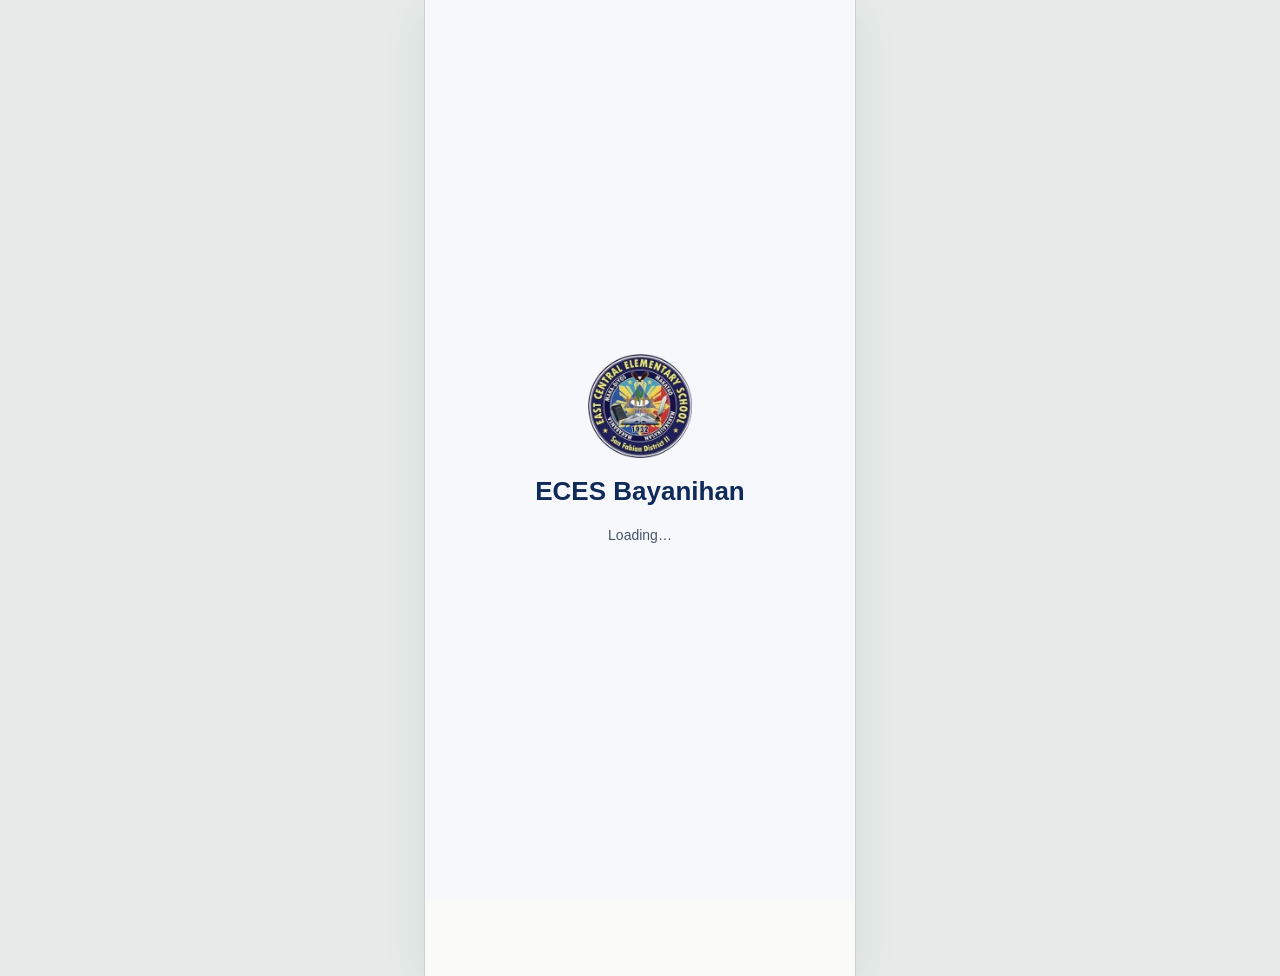
==== commit c0d612a2: "Make the live app the main site and move the practice version to /demo/ The live app now sits at the" ====
--- a/index.html
+++ b/index.html
@@ -1,8530 +1,31 @@
 <!doctype html>
 <html lang="en">
   <head>
+    <meta http-equiv="Content-Security-Policy" content="default-src 'self'; script-src 'self'; style-src 'self' 'unsafe-inline'; img-src 'self' blob: data:; object-src blob:; connect-src 'self' https://fjbmejltekdfdbvpwqnm.supabase.co; base-uri 'none'; form-action 'none'">
+    <meta name="eces-mode" content="shared" />
+    <script src="connection.js"></script>
+    <link rel="manifest" href="manifest.webmanifest" />
+    <link rel="apple-touch-icon" href="icons/apple-touch-icon.png" />
     <meta charset="utf-8" />
     <meta name="viewport" content="width=device-width,initial-scale=1,viewport-fit=cover" />
     <meta name="theme-color" content="#102b59" />
     <meta name="description" content="ECES Bayanihan — An East Central Elementary SPTA Initiative for participatory school improvement at East Central Elementary School." />
     <title>ECES Bayanihan — An East Central Elementary SPTA Initiative</title>
-    <link rel="icon" type="image/png" sizes="48x48" href="[data-uri]" />
-    <style>
-:root{--navy:#102b59;--navy2:#173c78;--navy3:#244d91;--blue:#3971c2;--gold:#edc65e;--gold-soft:#fff5d9;--ink:#182944;--muted:#74819a;--line:#e2e8f0;--bg:#f6f8fc;--white:#fff;--green:#1c9069;--red:#ba4d55;--shadow:0 12px 40px rgba(21,46,85,.055);font-family:Inter,ui-sans-serif,-apple-system,BlinkMacSystemFont,"Segoe UI",sans-serif;color:var(--ink)}
-*{box-sizing:border-box}html{scroll-behavior:smooth}body{margin:0;background:var(--bg);font-size:14px;line-height:1.52}button,input,select,textarea{font:inherit}button{cursor:pointer}a{color:inherit}button:focus-visible,a:focus-visible,input:focus-visible,select:focus-visible,textarea:focus-visible{outline:3px solid #86b4ef;outline-offset:2px}button:disabled{opacity:.48;cursor:not-allowed}.icon{width:18px;height:18px;display:inline-block;vertical-align:middle;stroke:currentColor;fill:none;stroke-width:1.8;stroke-linecap:round;stroke-linejoin:round;flex:none}.icon.sm{width:15px;height:15px}.icon.lg{width:23px;height:23px}.icon.xl{width:30px;height:30px}.small{font-size:12px}.tiny{font-size:10px}.muted{color:var(--muted)}.strong{font-weight:700}.eyebrow{text-transform:uppercase;letter-spacing:.12em;font-weight:800;font-size:11px;color:#8a6a18}.dot{width:7px;height:7px;border-radius:100%;background:currentColor;display:inline-block;margin-right:6px}.nowrap{white-space:nowrap}.divider{height:1px;background:var(--line);margin:18px 0}.hidden{display:none!important}
-.global-header{height:78px;background:#fff;border-bottom:1px solid var(--line);display:flex;align-items:center;justify-content:space-between;padding:0 max(4.5vw,28px);position:sticky;top:0;z-index:30;gap:24px}.brand{display:flex;align-items:center;gap:13px;min-width:0}.seal-crop{--size:47px;width:var(--size);height:var(--size);border-radius:50%;position:relative;overflow:hidden;flex:none;background:#fff;box-shadow:0 0 0 2px rgba(16,43,89,.1)}.seal-crop img{width:100%;height:100%;display:block;object-fit:contain}.brand-name{font-size:18px;font-weight:830;letter-spacing:-.045em;line-height:1.12;color:var(--navy)}.brand-sub{font-size:10px;letter-spacing:.05em;color:#6f7e94;font-weight:650;margin-top:3px}.global-tabs{display:flex;align-items:center;gap:4px;padding:5px;background:#f4f6fa;border:1px solid #ecf0f6;border-radius:14px}.global-tab{border:0;background:none;color:#6a7690;padding:10px 15px;border-radius:10px;font-size:12px;font-weight:680;white-space:nowrap;display:flex;align-items:center;gap:8px}.global-tab:hover{background:#e8edf5;color:var(--ink)}.global-tab.active{background:#fff;box-shadow:0 2px 9px #213e6d16;color:var(--navy)}.header-end{display:flex;align-items:center;gap:13px}.demo-pill{font-weight:750;letter-spacing:.03em;color:#926911;background:#fff4d8;border:1px solid #f8e9ba;border-radius:99px;padding:7px 11px;font-size:10px;white-space:nowrap}.header-reset{background:transparent;border:1px solid var(--line);color:#8290a4;border-radius:9px;padding:7px;display:grid;place-items:center}.header-reset:hover{color:var(--red)}
-.btn{display:inline-flex;gap:9px;align-items:center;justify-content:center;border-radius:10px;padding:11px 16px;font-weight:750;font-size:12px;line-height:1.2;border:1px solid transparent;transition:transform .12s,background .12s;text-decoration:none;white-space:nowrap}.btn:hover{transform:translateY(-1px)}.btn.primary{background:var(--navy);color:white}.btn.primary:hover{background:var(--navy2)}.btn.gold{background:var(--gold);color:#302a17}.btn.light{background:white;color:var(--navy);border-color:#dce3ee}.btn.subtle{background:#f0f4fa;color:var(--navy)}.btn.ghost{background:transparent;color:var(--navy);border-color:var(--line)}.btn.small-btn{padding:8px 10px;font-size:11px}.btn.full{width:100%}.btn.danger{background:#fff0f1;color:#9a3942}.btn .icon{width:15px;height:15px}.icon-button{width:35px;height:35px;display:inline-grid;place-items:center;background:#f5f7fb;border:1px solid #e7ecf4;color:#6c7d96;border-radius:10px}.icon-button:hover{background:#eaf1fa;color:var(--navy)}
-.badge{font-size:10px;padding:5px 9px;border-radius:999px;display:inline-flex;align-items:center;gap:5px;font-weight:780;white-space:nowrap;line-height:1.3;background:#eff3fa;color:#54637c}.badge.received{background:#edf1f8;color:#576985}.badge.under_review{background:#eaf0ff;color:#426ac0}.badge.recommended{background:#e7f3ff;color:#2471ae}.badge.approved{background:#e3f5e9;color:#21845e}.badge.in_progress{background:#fff3d8;color:#9b6d06}.badge.completed{background:#daf4e6;color:#08784f}.badge.declined,.badge.not_recommended{background:#ffeaeb;color:#af4d59}.badge.priority{background:#ffebed;color:#af4b50}.badge.public{background:#e7f6ed;color:#238259}.badge.private{background:#f4eafa;color:#795197}
-.container{width:min(1340px,calc(100% - 60px));margin:auto}.section-pad{padding:68px 0}.hero{position:relative;overflow:hidden;background:linear-gradient(115deg,#0d2753 0%,#163d79 55%,#1b4a86 100%);color:#fff}.hero:before{content:"";position:absolute;border:1px solid #ffffff24;width:900px;height:900px;border-radius:50%;right:-380px;top:-550px;box-shadow:0 0 0 70px #ffffff08,0 0 0 160px #ffffff05}.hero:after{content:"";position:absolute;right:25%;bottom:-100px;width:270px;height:270px;border-radius:50%;background:#eabf5033;filter:blur(90px)}.hero-grid{position:relative;z-index:1;min-height:490px;display:grid;grid-template-columns:1.12fr .88fr;align-items:center;gap:5vw}.hero-copy{padding:65px 0}.hero-tag{display:inline-flex;gap:8px;align-items:center;color:#ffe4a0;font-size:11px;font-weight:800;letter-spacing:.085em;text-transform:uppercase;border:1px solid #ffffff35;border-radius:999px;padding:7px 12px;margin-bottom:23px}.hero h1{font-weight:840;font-size:clamp(38px,4.7vw,67px);letter-spacing:-.065em;line-height:1.06;margin:0 0 20px;max-width:730px}.hero h1 em{font-style:normal;color:#f5cf70}.hero p{color:#d5e1f4;font-size:15px;line-height:1.85;max-width:600px}.hero-actions{display:flex;gap:12px;flex-wrap:wrap;margin-top:30px}.hero-actions .btn.light{color:#12366d}.hero-stats{display:flex;gap:30px;margin-top:42px;flex-wrap:wrap}.hero-stat{border-left:2px solid #e1bb60;padding-left:14px}.hero-stat b{display:block;font-size:16px}.hero-stat span{display:block;color:#aebfda;font-size:11px;margin-top:3px}.hero-art{padding:40px 0;position:relative;display:flex;align-items:center;justify-content:center}.art-board{background:#ffffffed;box-shadow:0 28px 80px #00132f65;border-radius:20px;padding:21px;width:min(440px,100%);transform:rotate(3deg);color:var(--ink)}.art-board-head{display:flex;align-items:center;justify-content:space-between;margin-bottom:17px}.art-board-strip{background:linear-gradient(105deg,#e9f1ff,#f5f8ff);padding:17px;border-radius:13px;margin:13px 0}.art-mini-list{display:flex;flex-direction:column;gap:8px}.art-mini-item{background:#f7f9fc;border:1px solid #e9eef5;padding:9px 11px;border-radius:10px;display:flex;align-items:center;gap:9px;font-size:10px;font-weight:650}.art-mini-item .icon{color:#3161a6}.art-foot{display:flex;gap:9px;margin-top:15px}.art-foot div{background:#f4f7fc;border-radius:10px;padding:12px;flex:1}.art-foot b{display:block;font-size:18px;color:var(--navy)}.art-foot span{font-size:9px;color:var(--muted)}
-.section-title{font-size:31px;font-weight:830;letter-spacing:-.05em;line-height:1.2;margin:7px 0 13px}.section-copy{font-size:14px;color:#69768b;max-width:710px;line-height:1.75}.feature-grid{display:grid;grid-template-columns:repeat(3,1fr);gap:19px;margin-top:31px}.feature-card{background:#fff;border:1px solid var(--line);border-radius:19px;padding:26px;box-shadow:var(--shadow)}.feature-icon{width:44px;height:44px;border-radius:13px;background:#edf3ff;color:#2958a7;display:grid;place-items:center;margin-bottom:19px}.feature-card h3{font-size:17px;margin:0 0 8px;letter-spacing:-.025em}.feature-card p{font-size:12px;line-height:1.75;color:#748198;margin:0}.role-tiles{display:grid;grid-template-columns:repeat(3,1fr);gap:18px;margin-top:28px}.role-tile{border-radius:18px;padding:25px;position:relative;overflow:hidden;background:#fff;border:1px solid var(--line);text-align:left}.role-tile:hover{border-color:#bbcff0;box-shadow:var(--shadow)}.role-tile h3{font-size:18px;margin:14px 0 4px}.role-tile p{font-size:12px;color:var(--muted);max-width:290px}.role-tile .arrow{position:absolute;right:20px;top:24px;color:#7292c5}.role-tile .icon{color:#325d9e;width:29px;height:29px}.concept-band{background:#fff3d3;border:1px solid #f2e3ae;border-radius:19px;padding:24px 26px;display:flex;align-items:center;justify-content:space-between;gap:24px;margin:10px 0 65px}.concept-band p{margin:5px 0 0;color:#836921;font-size:12px}.concept-band h3{margin:0;font-size:16px;color:#3d361e}.footnote{text-align:center;padding:26px 0 37px;color:#8a96a9;font-size:10px}
-.workspace{display:grid;grid-template-columns:239px minmax(0,1fr);min-height:calc(100vh - 78px)}.sidebar{background:#122f60;color:#fff;padding:30px 16px;display:flex;flex-direction:column;gap:8px}.side-section{font-size:9px;color:#87a0c9;letter-spacing:.14em;text-transform:uppercase;font-weight:800;margin:26px 12px 8px}.side-link{border:0;background:transparent;color:#b2c4e0;display:flex;align-items:center;gap:11px;width:100%;padding:12px 14px;border-radius:11px;font-size:12px;font-weight:650;text-align:left}.side-link:hover{background:#214678;color:#fff}.side-link.active{background:#31598f;color:#fff}.side-link.active:before{content:"";width:3px;background:#f3d073;position:absolute;left:0;height:20px;border-radius:2px}.sidebar .spacer{flex:1}.side-mini{padding:18px 14px;background:#1b3e72;border:1px solid #2d4e80;border-radius:13px}.side-mini .icon{color:#efd17e}.side-mini b{font-size:12px;display:block;margin-top:9px}.side-mini p{font-size:10px;color:#a5bad7;line-height:1.65;margin:4px 0 0}.main-panel{padding:37px min(4vw,54px);min-width:0;max-width:1560px;width:100%;margin:0 auto}.page-head{display:flex;align-items:center;justify-content:space-between;gap:18px;margin-bottom:27px}.page-head h1{font-size:28px;letter-spacing:-.055em;line-height:1.15;margin:3px 0 8px}.page-head p{font-size:12px;color:var(--muted);margin:0}.head-actions{display:flex;align-items:center;gap:9px;flex-wrap:wrap}.card{border:1px solid var(--line);border-radius:16px;background:#fff;padding:22px;box-shadow:var(--shadow);min-width:0}.card h3{font-size:15px;margin:0;letter-spacing:-.025em}.card-sub{font-size:11px;color:var(--muted);margin-top:3px}.dashboard-grid{display:grid;grid-template-columns:repeat(4,minmax(0,1fr));gap:15px;margin-bottom:18px}.metric{padding:21px;position:relative;overflow:hidden}.metric .metric-icon{position:absolute;right:20px;top:19px;color:#92a7c6;opacity:.7}.metric .label{font-size:11px;color:#8390a5;font-weight:650}.metric strong{display:block;color:var(--navy);font-size:29px;letter-spacing:-.06em;margin:9px 0 3px;line-height:1.1}.metric small{font-size:10px;color:#8997a9}.metric small b{color:var(--green)}.split{display:grid;grid-template-columns:minmax(0,1.3fr) minmax(300px,.9fr);gap:18px;margin-bottom:18px}.split.even{grid-template-columns:1fr 1fr}.card-title-row{display:flex;justify-content:space-between;align-items:flex-start;gap:10px;margin-bottom:18px}.text-link{color:#2c61b0;background:none;border:0;font-size:11px;font-weight:750;padding:2px}.bars{display:flex;flex-direction:column;gap:17px}.bar-line{display:flex;align-items:center;justify-content:space-between;gap:10px;font-size:12px;margin-bottom:7px}.bar-track{height:9px;border-radius:12px;background:#edf1f8;overflow:hidden}.bar-fill{height:100%;background:linear-gradient(90deg,#3666b5,#77a1da);border-radius:12px}.insight{background:#f0f5ff;border:1px solid #dfebff;border-radius:12px;padding:17px;margin-top:20px;display:flex;gap:11px}.insight .icon{color:#4f76bd}.insight h4{margin:0 0 3px;font-size:12px}.insight p{margin:0;color:#64758f;font-size:11px;line-height:1.7}.table-wrap{overflow:auto;width:100%}table{width:100%;border-collapse:collapse;text-align:left;font-size:12px}th{color:#8896a9;font-weight:750;font-size:10px;text-transform:uppercase;letter-spacing:.065em;border-bottom:1px solid #e6ecf4;padding:12px 11px;white-space:nowrap}td{padding:14px 11px;border-bottom:1px solid #edf1f6;vertical-align:middle}tr:last-child td{border-bottom:0}tbody tr:hover{background:#fafcff}.row-title{font-weight:750;color:var(--ink);max-width:380px;line-height:1.35}.row-meta{font-size:10px;color:#8b97a9;margin-top:5px}.two-line{display:flex;flex-direction:column}.row-actions{display:flex;align-items:center;gap:7px;white-space:nowrap}.inline-avatar{width:27px;height:27px;border-radius:9px;display:grid;place-items:center;background:#eaf0fc;color:#4363a0;font-weight:800;font-size:10px}.feed{display:flex;flex-direction:column;gap:16px}.feed-item{display:flex;gap:11px;align-items:flex-start}.feed-bubble{height:31px;width:31px;flex:none;background:#edf3fc;color:#4771ab;border-radius:50%;display:grid;place-items:center}.feed-item b{display:block;font-size:11px}.feed-item span{display:block;color:#8995a7;font-size:10px;line-height:1.55;margin-top:3px}.filter-row{display:flex;gap:8px;flex-wrap:wrap;align-items:center;margin:18px 0}.filter-chip{border:1px solid #e2e9f4;border-radius:9px;background:#fff;font-size:11px;color:#718096;padding:9px 13px;font-weight:700}.filter-chip.active{background:#e9f0fb;border-color:#afc6e8;color:#204e91}.searchbox{display:flex;align-items:center;background:white;border:1px solid var(--line);border-radius:10px;gap:8px;padding:0 10px;color:#9ba8b8;min-width:210px;max-width:330px}.searchbox input{border:0;outline:0;background:transparent;padding:10px 0;width:100%;font-size:12px;color:var(--ink)}.proposals-grid{display:grid;grid-template-columns:repeat(2,minmax(0,1fr));gap:15px}.proposal-card{padding:22px;display:flex;flex-direction:column;gap:11px}.proposal-card h3{font-size:15px;line-height:1.35}.proposal-card p{font-size:11px;color:#758198;line-height:1.65;margin:0;flex:1}.proposal-card .topline{display:flex;justify-content:space-between;gap:8px}.proposal-card .bottomline{display:flex;align-items:center;justify-content:space-between;margin-top:9px;gap:6px}.avatar-row{display:flex;align-items:center;gap:9px;font-size:11px;color:#8190a4}.project-progress{height:6px;background:#eaf0f6;border-radius:8px;overflow:hidden;margin:13px 0 8px}.project-progress div{height:100%;background:linear-gradient(90deg,#2b68b3,#78a7d7)}.project-grid{display:grid;grid-template-columns:repeat(3,minmax(0,1fr));gap:17px}.project-card h3{margin:12px 0 6px}.project-visual{height:120px;border-radius:12px;display:flex;align-items:center;justify-content:center;color:#fff;background:linear-gradient(135deg,#1d477a,#6b9bce)}.project-card:nth-child(2) .project-visual{background:linear-gradient(135deg,#7560a6,#a8b2ed)}.project-card:nth-child(3) .project-visual{background:linear-gradient(135deg,#247968,#8acabc)}.project-visual .icon{width:44px;height:44px;opacity:.9}.project-card p{font-size:11px;color:#8590a0;margin:0}.project-card .amount{font-weight:800;color:#1f3e76;font-size:13px}.empty-state{text-align:center;padding:45px 20px;color:#8895a5}.empty-state h3{color:var(--ink)}
-.parent-stage{background:radial-gradient(circle at 20% 20%,#e9f1fc,#f6f8fc 60%);min-height:calc(100vh - 78px);padding:28px 5vw 48px;display:grid;grid-template-columns:minmax(300px,420px) minmax(300px,1fr);align-items:center;justify-content:center;gap:7vw}.parent-intro{max-width:560px}.parent-intro h2{font-size:clamp(32px,4vw,49px);letter-spacing:-.06em;line-height:1.1;margin:8px 0 17px}.parent-intro p{color:#6d7f98;line-height:1.85;font-size:14px}.check-row{display:flex;align-items:center;gap:11px;font-size:12px;margin-top:13px;color:#405572}.check-row .icon{color:var(--green)}.phone-shell{width:min(386px,100%);height:min(770px,calc(100vh - 122px));min-height:620px;background:#fff;border:9px solid #142b4a;border-radius:39px;box-shadow:0 30px 70px #163f7925;overflow:hidden;position:relative;margin:auto}.phone-shell:after{content:"";position:absolute;top:8px;left:50%;transform:translateX(-50%);background:#162b4a;width:82px;height:13px;border-radius:0 0 12px 12px;pointer-events:none;z-index:4}.phone-content{height:100%;display:flex;flex-direction:column;overflow:hidden}.phone-scroll{overflow-y:auto;min-height:0;flex:1;padding:28px 20px 24px}.phone-head{display:flex;align-items:center;justify-content:space-between;padding-top:8px;margin-bottom:20px}.phone-head .brand-name{font-size:14px}.phone-head .brand-sub{font-size:9px}.phone-head .seal-crop{--size:39px}.phone-welcome{background:linear-gradient(125deg,#15376e,#295b9b);border-radius:16px;padding:21px 18px;color:white;position:relative;overflow:hidden;margin-bottom:23px}.phone-welcome:after{content:"";position:absolute;right:-42px;top:-56px;width:158px;height:158px;border:1px solid #ffffff27;border-radius:50%;box-shadow:0 0 0 29px #ffffff08,0 0 0 61px #ffffff07}.phone-welcome .intro{color:#f4d78d;font-size:10px;font-weight:750;letter-spacing:.1em;text-transform:uppercase}.phone-welcome h2{font-size:23px;margin:6px 0 4px;line-height:1.2;letter-spacing:-.05em}.phone-welcome p{margin:0;font-size:11px;color:#dce7f9}.phone-section-head{display:flex;align-items:center;justify-content:space-between;margin:18px 0 12px}.phone-section-head h3{font-size:14px;margin:0;letter-spacing:-.025em}.phone-section-head button{font-size:11px;background:transparent;border:0;color:#376cb0;font-weight:750}.quick-grid{display:grid;grid-template-columns:1fr 1fr;gap:11px}.quick-action{border:1px solid #e6eefa;background:#fff;padding:18px 12px;border-radius:13px;text-align:left;display:flex;flex-direction:column;gap:13px;min-height:101px;box-shadow:0 3px 12px #183e7610}.quick-action .icon{color:#325d9b;width:22px;height:22px}.quick-action span{font-weight:750;font-size:11px;line-height:1.25}.phone-note{background:#f3f6fb;border:1px solid #e7edf6;border-radius:13px;padding:14px;margin-top:12px}.phone-note h4{font-size:12px;margin:0 0 5px}.phone-note p{font-size:10px;color:#78869b;line-height:1.65;margin:0}.phone-bottom{display:grid;grid-template-columns:repeat(5,1fr);border-top:1px solid #e8edf5;padding:12px 5px 15px;background:#fff;flex:none}.phone-nav{display:flex;flex-direction:column;align-items:center;gap:5px;background:none;border:0;color:#91a0b3;font-size:9px;font-weight:700}.phone-nav .icon{width:19px;height:19px}.phone-nav.active{color:var(--navy2)}.mobile-list{display:flex;flex-direction:column;gap:11px}.mobile-proposal{border:1px solid #e6ecf5;border-radius:13px;padding:15px;background:#fff}.mobile-proposal h4{font-size:12px;line-height:1.35;margin:9px 0 7px}.mobile-proposal p{font-size:10px;color:#8996a8;line-height:1.65;margin:0 0 9px}.mobile-proposal .footer{display:flex;justify-content:space-between;align-items:center;gap:7px}.mobile-proposal .footer button{font-size:10px;padding:7px 10px;border-radius:8px}.mobile-form{display:flex;flex-direction:column;gap:11px}.mobile-form label,.form label{font-size:11px;font-weight:750;color:#435773}.mobile-form input,.mobile-form textarea,.mobile-form select,.form input,.form textarea,.form select{width:100%;display:block;margin-top:6px;border:1px solid #dce4ef;border-radius:9px;background:white;padding:11px 12px;font-size:12px;color:var(--ink);outline:none}.mobile-form textarea,.form textarea{min-height:94px;resize:vertical}.mobile-form input:focus,.mobile-form textarea:focus,.mobile-form select:focus,.form input:focus,.form textarea:focus,.form select:focus{border-color:#81ace6;box-shadow:0 0 0 3px #e8f2ff}.form{display:grid;grid-template-columns:1fr 1fr;gap:15px}.form .wide{grid-column:1/-1}.form-actions{grid-column:1/-1;display:flex;justify-content:flex-end;gap:10px;margin-top:4px}.phone-announce{border-left:3px solid var(--gold);background:#fffbf0;padding:12px 13px;border-radius:0 9px 9px 0;font-size:11px;color:#756443}.phone-announce b{display:block;color:#5d4b19;margin-bottom:4px}
-.workflow-grid{display:grid;grid-template-columns:repeat(5,minmax(0,1fr));gap:10px;margin-top:23px}.workflow-node{border:1px solid var(--line);border-radius:13px;background:white;padding:19px 16px;min-height:144px}.workflow-node .num{font-size:10px;color:#8b9bb2;font-weight:800}.workflow-node h3{font-size:12px;margin:16px 0 5px}.workflow-node p{font-size:10px;color:#8593a5;margin:0;line-height:1.5}.workflow-node .icon{color:#315c9b}.rule-list{display:flex;flex-direction:column;gap:11px}.rule-item{display:flex;justify-content:space-between;gap:20px;align-items:center;border:1px solid #e5ebf3;background:#fff;border-radius:11px;padding:15px 16px}.rule-item h3{font-size:12px;margin:0 0 3px}.rule-item p{font-size:10px;color:#8492a4;margin:0}.toggle{width:37px;height:22px;border:0;background:#cbd5e4;border-radius:99px;padding:3px;position:relative}.toggle:after{content:"";display:block;width:16px;height:16px;background:white;border-radius:50%;box-shadow:0 1px 3px #102b592e;transition:transform .2s}.toggle.on{background:#2667b3}.toggle.on:after{transform:translateX(15px)}.demo-warning{background:#fff9e9;border:1px solid #f2e5bc;color:#7b672f;padding:11px 14px;border-radius:10px;font-size:11px;display:flex;align-items:center;gap:9px;margin-bottom:20px}
-.modal-backdrop{position:fixed;inset:0;background:#071a34a8;z-index:60;display:flex;align-items:center;justify-content:center;padding:20px}.modal{background:white;width:min(570px,100%);max-height:90vh;overflow:auto;border-radius:19px;box-shadow:0 30px 90px #0a1e3e60}.modal-head{padding:24px 26px 13px;display:flex;justify-content:space-between;align-items:flex-start;gap:15px}.modal-head h2{font-size:21px;margin:0 0 5px;letter-spacing:-.04em}.modal-body{padding:5px 26px 27px}.modal p{color:#677890;font-size:12px;line-height:1.75}.modal .divider{margin:17px 0}.modal-info{background:#f4f7fc;border-radius:10px;padding:13px;margin:12px 0;font-size:12px}.modal-info b{color:var(--navy)}.modal-actions{display:flex;justify-content:flex-end;flex-wrap:wrap;gap:9px;margin-top:22px}.toast{position:fixed;right:24px;bottom:24px;background:#123461;color:#fff;box-shadow:0 18px 45px #12346137;padding:14px 18px;border-radius:12px;font-size:12px;font-weight:700;z-index:100;display:flex;gap:9px;align-items:center;max-width:min(400px,calc(100vw - 48px));animation:toastin .22s ease-out}@keyframes toastin{from{opacity:0;transform:translateY(9px)}to{opacity:1;transform:translateY(0)}}
-@media(max-width:1080px){.global-header{padding:0 25px}.global-tabs{gap:1px}.global-tab{padding:9px;font-size:11px}.global-tab .icon{display:none}.header-end{display:none}.dashboard-grid{grid-template-columns:repeat(2,1fr)}.split{grid-template-columns:1fr}.hero-grid{gap:20px}.project-grid{grid-template-columns:repeat(2,1fr)}.workflow-grid{grid-template-columns:repeat(3,1fr)}}
-@media(max-width:760px){.global-header{height:auto;min-height:71px;padding:11px 16px;flex-wrap:wrap;gap:10px}.global-tabs{order:3;width:100%;overflow:auto;justify-content:space-between;padding:3px}.global-tab{flex:1;justify-content:center;padding:10px 7px;white-space:nowrap}.global-tab .icon{display:none}.brand-name{font-size:16px}.brand-sub{font-size:9px}.seal-crop{--size:42px}.header-end{display:flex;margin-left:auto}.demo-pill{display:none}.container{width:calc(100% - 36px)}.hero-grid{grid-template-columns:1fr;min-height:unset}.hero-copy{padding:48px 0 0}.hero h1{font-size:41px}.hero p{font-size:13px}.hero-art{padding:25px 12px 50px}.hero-stats{gap:20px;margin-top:25px}.section-pad{padding:42px 0}.feature-grid,.role-tiles{grid-template-columns:1fr}.section-title{font-size:27px}.concept-band{flex-direction:column;align-items:flex-start;margin-bottom:40px}.workspace{display:block;min-height:calc(100vh - 120px)}.sidebar{padding:8px 12px;background:#153869;display:flex;flex-direction:row;overflow-x:auto;gap:5px}.side-section,.side-mini,.sidebar .spacer{display:none}.side-link{white-space:nowrap;width:auto;font-size:10px;padding:9px 11px}.side-link .icon{width:13px;height:13px}.side-link.active:before{display:none}.main-panel{padding:23px 16px}.page-head{align-items:flex-start;flex-direction:column;gap:12px}.page-head h1{font-size:24px}.dashboard-grid{gap:11px}.metric{padding:16px}.metric strong{font-size:26px}.metric .metric-icon{top:13px;right:13px}.card{padding:17px}.split.even,.proposals-grid,.project-grid{grid-template-columns:1fr}.parent-stage{display:block;padding:25px 10px 40px}.parent-intro{max-width:470px;margin:0 auto 24px}.parent-intro h2{font-size:30px}.phone-shell{height:730px;max-height:unset;min-height:unset}.workflow-grid{grid-template-columns:1fr 1fr}.form{grid-template-columns:1fr}.modal-backdrop{padding:10px}.modal-head{padding:19px 17px 8px}.modal-body{padding:4px 17px 19px}}
-@media(max-width:420px){.global-tab{font-size:10px;padding:9px 5px}.brand-name{font-size:14px}.brand-sub{max-width:210px;overflow:hidden;text-overflow:ellipsis;white-space:nowrap}.phone-shell{border:0;border-radius:0;width:100%;height:calc(100vh - 137px);min-height:640px;box-shadow:none}.phone-shell:after{display:none}.parent-stage{padding:0;background:#fff}.parent-intro{display:none}.phone-scroll{padding-top:17px}.workflow-grid{grid-template-columns:1fr}.hero h1{font-size:36px}}
-.brand-sub{color:#9c7721}
-.brand-school{color:#8390a2;letter-spacing:.015em}
-@media(max-width:1220px){.brand-school{display:none}}
-
-/* SPTA mobile governance and treasurer's paper-to-ledger demo */
-.governance-stage{background:radial-gradient(circle at 65% 18%,#fff5d9 0,#edf3fa 45%,#f7f9fd 100%)}
-.governance-stage .phone-shell{height:min(805px,calc(100vh - 120px));min-height:640px}
-.board-select-label{display:block;font-size:10px;font-weight:800;letter-spacing:.025em;color:#657693}
-.board-select-label select{display:block;width:100%;margin-top:6px;color:#183763;background:#f9fbff;border:1px solid #dfe7f3;padding:11px 12px;border-radius:10px;font-size:11px;font-weight:650}
-.board-tab-row{display:flex;gap:5px;padding:5px;margin:17px 0;background:#eff3f9;border-radius:11px}
-.board-tab{flex:1;font-size:10px;border:none;border-radius:8px;background:transparent;padding:9px 3px;color:#71849e;font-weight:760;white-space:nowrap}
-.board-tab .icon{width:13px;height:13px}
-.board-tab.active{background:white;color:var(--navy);box-shadow:0 1px 6px #263f6b18}
-.board-issue{margin-top:15px;background:#fffdf7;border-color:#f0dfa8}
-.board-issue h4{font-size:14px}.board-issue p{font-size:11px}
-.board-counts{display:grid;grid-template-columns:repeat(3,1fr);gap:8px;margin:14px 0}
-.board-counts>div{border:1px solid #e5ebf3;padding:12px 5px;text-align:center;border-radius:11px;background:white}
-.board-counts strong{font-size:24px;display:block;letter-spacing:-.05em;color:var(--navy);line-height:1.1}
-.board-counts span{color:#8492a7;font-size:10px}
-.board-mini-title{font-size:13px;margin:18px 0 9px;letter-spacing:-.025em}
-.vote-buttons{display:grid;grid-template-columns:1fr 1fr 1fr;gap:6px}
-.vote-buttons .btn{padding:11px 5px;white-space:normal;font-size:10px}
-.board-bottom{grid-template-columns:repeat(3,1fr)}
-.resolution-paper{border:1px solid #e2e6ef;box-shadow:0 3px 16px #1c345a0e;background:#fff;padding:18px 15px;border-radius:4px;margin:14px 0}
-.resolution-brand{text-align:center;font-size:8px;letter-spacing:.14em;color:#62738c;font-weight:830;line-height:1.7}
-.resolution-paper h3{text-align:center;font-size:16px;margin:14px 0 5px;color:var(--navy)}
-.resolution-status{font-size:8px;text-align:center;color:#99731c;font-weight:800;letter-spacing:.07em;margin-bottom:13px}
-.resolution-paper p{font-family:Georgia,serif;color:#41546a;font-size:10px;line-height:1.65;margin:10px 0}
-.resolution-sigs{margin-top:15px;border-top:1px dashed #d2dce7;padding-top:12px;font-size:9px}
-.resolution-sigs>b{display:block;margin-bottom:9px;color:var(--navy)}
-.resolution-sigs>div{display:flex;align-items:center;justify-content:space-between;padding:7px 0;border-bottom:1px solid #f0f3f7;gap:7px}
-.resolution-sigs strong{font-size:9px;color:#537396;text-align:right;font-weight:650}
-.board-event-list{margin:13px 0}.board-event{display:flex;align-items:center;gap:9px;border-bottom:1px solid var(--line);padding:11px 1px;font-size:11px}
-.board-event>div:nth-child(2){flex:1}.board-event b,.board-event small{display:block}.board-event small{font-size:9px;color:#8190a4;margin-top:2px}
-.treasury-main{max-width:1390px}.treasury-tabs{display:flex;gap:9px;margin-bottom:20px;flex-wrap:wrap}
-.treasury-tabs .filter-chip{display:flex;align-items:center;gap:7px;font-size:12px}
-.treasurer-split{grid-template-columns:minmax(280px,.9fr) minmax(360px,1.1fr);align-items:start}
-.upload-zone{border:1.5px dashed #a9c3df;min-height:160px;display:flex;align-items:center;justify-content:center;flex-direction:column;gap:10px;background:#f7faff;border-radius:14px;padding:20px;cursor:pointer;text-align:center;color:#2d5d9b}
-.upload-zone:hover{background:#edf5ff}.upload-zone strong{font-size:13px}.upload-zone span{color:#8295ab;font-size:10px}
-.upload-zone input{width:100%;max-width:275px;font-size:10px;color:#7b879c;cursor:pointer}
-.upload-zone input::file-selector-button{padding:6px 8px;border-radius:7px;border:1px solid #c9d8eb;color:#244d83;background:white;margin-right:9px;cursor:pointer}
-.upload-preview{display:flex;gap:13px;align-items:center;padding:10px;background:#f7f9fc;border-radius:11px;margin-top:12px;font-size:11px;color:#65758e;overflow:hidden}
-.upload-preview img{max-width:120px;max-height:140px;border-radius:7px;object-fit:contain}
-.upload-preview span{overflow-wrap:anywhere}
-.scan-list{display:flex;flex-direction:column;gap:8px}.scan-row{display:grid;grid-template-columns:minmax(0,1.8fr) minmax(0,.8fr) 34px;gap:8px;align-items:end}
-.scan-row label{font-size:9px;font-weight:800;color:#65758a}.scan-row input{display:block;width:100%;margin-top:4px;padding:10px 9px;font-size:11px;border:1px solid #dce5f0;border-radius:8px;min-width:0}
-.scan-row .icon-button{height:36px;width:34px}.scan-bottom{display:flex;justify-content:space-between;align-items:center;margin-top:17px;gap:10px}
-.scan-bottom>div{text-align:right}.scan-bottom strong{display:block;font-size:19px;color:var(--navy);line-height:1.3}
-.checkbox-label{display:flex;gap:8px;align-items:flex-start;font-size:11px!important;line-height:1.5}
-.checkbox-label input{width:17px;flex:none;margin:0!important}
-.over-budget{color:#bc4450;font-weight:800}
-@media(max-width:1440px){.global-header{gap:13px;padding-left:20px;padding-right:20px}.global-tab{padding:9px 10px}.global-tab .icon{display:none}.demo-pill{display:none}}
-@media(max-width:950px){.treasurer-split{grid-template-columns:1fr}.global-tabs{min-width:0}.global-header{flex-wrap:wrap;height:auto;padding-top:10px;padding-bottom:10px}.global-tabs{order:3;overflow:auto;width:100%}.global-tab{flex:1;justify-content:center}}
-@media(max-width:760px){.governance-stage{padding-bottom:25px}.governance-stage .phone-shell{height:730px;max-height:unset}.treasury-tabs .filter-chip{flex:1;justify-content:center}}
-@media(max-width:420px){.governance-stage .phone-shell{height:calc(100vh - 137px);min-height:640px}.global-tabs{justify-content:flex-start}.global-tab{flex:none;padding:10px}.scan-row{grid-template-columns:minmax(0,1.45fr) minmax(0,.85fr) 31px;gap:5px}.scan-row input{padding:10px 5px}}
-.badge.cancelled{background:#fff0f0;color:#ad4b55}
-.cancel-note{background:#fff3f0;border:1px solid #f0d8d4;border-radius:9px;padding:10px 12px;color:#95545c;font-size:11px;line-height:1.55;margin:10px 0}
-.cancel-note b{color:#963d47}
-.chair-draft{margin-top:12px;background:#fffefa;border-color:#e7decb}
-.chair-lines{display:flex;flex-direction:column;gap:6px;background:#f7f9fc;padding:10px;border-radius:9px;font-size:10px;color:#66758e}
-.chair-lines span{display:flex;justify-content:space-between;gap:6px}.chair-lines b{color:#1a416e}
-.chair-actions{display:flex;gap:7px;margin-top:13px}.chair-actions .btn{flex:1;white-space:normal}
-.governance-stage .board-bottom{grid-template-columns:repeat(4,1fr)}
-.board-bottom:has(.phone-nav:nth-child(3):last-child){grid-template-columns:repeat(3,1fr)}
-.board-event-list{max-height:520px;overflow:auto}
-.school-launch {min-height:100svh;display:grid;align-content:center;justify-items:center;gap:14px;background:#f6f8fc;color:#102b59;text-align:center}.school-launch::before {content:"";display:block;width:104px;height:104px;background:center/contain no-repeat url([data-uri])}.school-launch h1 {font-size:26px;margin:0}.school-launch p {margin:0;color:#475569}
-
-</style>
-    <style>
-body {
-  --muted:#566a83
-}
-body.modal-open {
-  overflow:hidden
-}
-.portal-wrap {
-  width:min(980px,calc(100% - 48px));
-  margin:auto
-}
-.school-head {
-  background:#fff;
-  border-bottom:1px solid var(--line)
-}
-.school-head>.portal-wrap {
-  display:flex;
-  align-items:center;
-  justify-content:space-between;
-  gap:15px;
-  min-height:76px
-}
-.school-head .brand-name span {
-  font-weight:500
-}
-.profile-choice {
-  color:var(--muted);
-  font-size:12px;
-  display:flex;
-  align-items:center;
-  gap:8px
-}
-.profile-choice select {
-  border:1px solid #c7d4e4;
-  border-radius:8px;
-  min-height:42px;
-  padding:5px 8px;
-  max-width:215px;
-  background:#fff;
-  color:var(--navy)
-}
-.portal-main {
-  padding:28px 0 35px
-}
-.portal-top {
-  background:var(--navy);
-  border-left:5px solid #e5b64f;
-  border-radius:15px;
-  color:white;
-  padding:22px 24px;
-  display:flex;
-  align-items:center;
-  justify-content:space-between;
-  gap:10px
-}
-.portal-top h1 {
-  font-size:clamp(24px,4vw,37px);
-  line-height:1.15;
-  margin:7px 0 0;
-  letter-spacing:-.04em
-}
-.portal-top .eyebrow {
-  color:#f8d487
-}
-.portal-nav {
-  display:flex;
-  gap:5px;
-  overflow-x:auto;
-  scrollbar-width:thin;
-  padding:11px 1px 7px;
-  margin-bottom:16px;
-  align-items:stretch
-}
-.portal-nav button {
-  border:1px solid #d4deeb;
-  border-radius:9px;
-  padding:7px 10px;
-  min-height:43px;
-  background:#fff;
-  color:#38516b;
-  flex:none;
-  font-weight:600;
-  display:flex;
-  align-items:center;
-  gap:5px
-}
-.portal-nav button.selected {
-  background:#e6edf8;
-  color:var(--navy);
-  border-color:#859ab9
-}
-.portal-section {
-  margin:20px 0
-}
-.portal-section h2 {
-  margin:0 0 10px;
-  color:var(--navy);
-  font-size:19px
-}
-.entry,.fund-line,.login-shell {
-  background:#fff;
-  border:1px solid var(--line);
-  border-radius:13px;
-  padding:15px 18px
-}
-.entry {
-  margin:8px 0
-}
-.entry h3,.fund-line h3 {
-  line-height:1.35;
-  margin:4px 0 7px;
-  color:#17395d;
-  font-size:17px
-}
-.entry-top,.entry-actions,.money-inline,.form-end {
-  display:flex;
-  align-items:center;
-  gap:8px;
-  flex-wrap:wrap
-}
-.entry-top {
-  justify-content:space-between
-}
-.entry-meta,.list-line small,.fund-line small,.entry .entry-meta {
-  font-size:12px;
-  color:#50647e
-}
-.entry-actions {
-  margin-top:11px
-}
-.wrap-lines {
-  white-space:pre-line;
-  overflow-wrap:anywhere;
-  margin:6px 0 10px;
-  color:#344a62;
-  line-height:1.55
-}
-.portal-note,.portal-feedback,.portal-empty {
-  padding:12px 15px;
-  border-radius:9px;
-  margin:10px 0;
-  line-height:1.55
-}
-.portal-note {
-  background:#edf2f9;
-  border-left:3px solid #7391b6;
-  color:#304864
-}
-.portal-feedback {
-  background:#fff4d6;
-  color:#4e3c1a;
-  border:1px solid #ead28c
-}
-.portal-empty {
-  background:#fff;
-  border:1px dashed #c2cfdf;
-  color:var(--muted)
-}
-.quick-forms,.summary-row,.fund-metrics {
-  display:grid;
-  grid-template-columns:repeat(3,minmax(0,1fr));
-  gap:10px
-}
-.summary-row {
-  grid-template-columns:repeat(2,minmax(0,1fr))
-}
-.action-tile {
-  min-height:72px;
-  padding:12px 14px;
-  display:flex;
-  align-items:center;
-  gap:11px;
-  justify-content:space-between;
-  background:#fff;
-  border:1px solid #d1deeb;
-  color:#193c60;
-  border-radius:12px;
-  text-align:left;
-  font-weight:700
-}
-.action-tile span {
-  flex:1
-}
-.action-tile .icon:first-child {
-  color:#836018
-}
-.entry-list {
-  margin-top:14px
-}
-.money-inline {
-  justify-content:flex-start;
-  margin-top:12px
-}
-.money-inline span {
-  font-size:12px;
-  color:var(--muted);
-  margin-right:12px
-}
-.money-inline b,.list-line small,.fund-line small,.fund-metrics span,.fund-metrics b {
-  display:block
-}
-.money-inline b {
-  color:var(--navy);
-  font-size:14px
-}
-.list-line,.sig-line,.fund-line {
-  display:flex;
-  align-items:center;
-  justify-content:space-between;
-  gap:14px;
-  border-bottom:1px solid var(--line);
-  padding:10px 0;
-  overflow-wrap:anywhere
-}
-.fund-line {
-  padding:10px 16px;
-  margin-bottom:6px
-}
-.fund-line>div:last-child {
-  text-align:right;
-  white-space:nowrap
-}
-.cash-in b {
-  color:#126d51
-}
-.cash-out b {
-  color:#8f3d47
-}
-.fund-metrics>div {
-  background:white;
-  border:1px solid var(--line);
-  border-radius:10px;
-  padding:12px
-}
-.fund-metrics b {
-  font-size:clamp(14px,2.5vw,21px);
-  color:var(--navy)
-}
-.fund-metrics span {
-  font-size:12px;
-  color:var(--muted)
-}
-.vote-summary {
-  display:flex;
-  gap:14px;
-  flex-wrap:wrap;
-  color:var(--navy)
-}
-.portal-foot {
-  text-align:center;
-  padding:18px;
-  color:#53677e;
-  font-size:12px
-}
-.portal-overlay {
-  position:fixed;
-  inset:0;
-  background:#122b4c88;
-  z-index:130;
-  display:flex;
-  align-items:center;
-  justify-content:center;
-  padding:14px
-}
-.portal-modal {
-  max-width:630px;
-  width:100%;
-  background:#fff;
-  border-radius:15px;
-  max-height:90dvh;
-  overflow:auto;
-  box-shadow:0 15px 45px #0c213943
-}
-.portal-modal>header {
-  display:flex;
-  align-items:center;
-  justify-content:space-between;
-  background:#fff;
-  border-bottom:1px solid var(--line);
-  padding:13px 17px;
-  gap:10px;
-  position:sticky;
-  top:0;
-  z-index:1
-}
-.portal-modal h2 {
-  font-size:20px;
-  line-height:1.2;
-  color:var(--navy);
-  margin:0
-}
-.portal-modal>.portal-feedback {
-  margin:10px 16px
-}
-.modal-inner {
-  padding:16px 18px
-}
-.portal-form label:not(.tick) {
-  display:grid;
-  gap:5px;
-  margin-bottom:11px;
-  font-size:13px;
-  font-weight:650;
-  color:#2a425f
-}
-.portal-form input:not([type=checkbox]),.portal-form select,.portal-form textarea {
-  width:100%;
-  max-width:100%;
-  min-height:43px;
-  padding:8px 10px;
-  border:1px solid #b5c5d8;
-  border-radius:8px;
-  background:#fff;
-  color:#233a55;
-  font-size:16px
-}
-.portal-form textarea {
-  min-height:76px;
-  resize:vertical
-}
-.portal-form fieldset {
-  min-width:0;
-  border:1px solid var(--line);
-  border-radius:8px;
-  margin:10px 0;
-  padding:9px
-}
-.portal-form legend {
-  font-weight:700;
-  color:var(--navy)
-}
-.tick {
-  display:flex;
-  gap:9px;
-  align-items:flex-start;
-  padding:9px 0;
-  line-height:1.45;
-  font-weight:500
-}
-.tick input {
-  width:18px;
-  height:18px;
-  flex:none
-}
-.roster-picker {
-  max-height:185px;
-  overflow:auto
-}
-.form-end {
-  justify-content:flex-end;
-  padding-top:8px
-}
-.portal-form [hidden],[hidden] {
-  display:none!important
-}
-.portal-modal .btn,.portal-main .btn,.login-shell .btn {
-  min-height:43px;
-  white-space:normal
-}
-.portal-foot,.entry-meta {
-  overflow-wrap:anywhere
-}
-.line-item {
-  display:grid;
-  grid-template-columns:1.4fr .8fr auto;
-  gap:8px;
-  align-items:center;
-  border-bottom:1px solid var(--line);
-  padding:6px 0
-}
-.attachment-image,.attachment-pdf {
-  width:100%;
-  max-width:100%;
-  object-fit:contain;
-  max-height:62vh
-}
-.attachment-pdf {
-  height:58vh
-}
-.login-shell {
-  max-width:560px;
-  margin:9vh auto;
-  padding:26px
-}
-.resolution-sheet {
-  border:1px solid #d1dbe6;
-  border-top:4px solid var(--navy);
-  padding:18px;
-  color:var(--navy);
-  overflow-wrap:anywhere
-}
-.resolution-sheet h2 {
-  margin:11px 0 6px
-}
-.paper-head {
-  display:flex;
-  align-items:center;
-  gap:12px;
-  margin-top:12px
-}
-.paper-mark {
-  font-size:10px;
-  letter-spacing:.08em;
-  color:#836018;
-  font-weight:750
-}
-.sig-line {
-  font-size:12px
-}
-.print-only {
-  display:none
-}
-.portal-main .btn:focus-visible,.action-tile:focus-visible {
-  outline:3px solid #ac852e
-}
-.portal-nav .icon {
-  flex:none
-}
-@media(max-width:660px) {
-  .portal-wrap {
-    width:calc(100% - 24px)
-  }
-  .school-head>.portal-wrap {
-    min-height:63px
-  }
-  .school-head .brand-name {
-    font-size:18px
-  }
-  .school-head .brand-sub {
-    font-size:8px
-  }
-  .school-head .seal-crop {
-    --size:36px
-  }
-  .profile-choice {
-    display:grid;
-    gap:0;
-    font-size:10px
-  }
-  .profile-choice select {
-    max-width:142px;
-    font-size:12px;
-    min-height:35px
-  }
-  .portal-main {
-    padding-top:14px
-  }
-  .portal-top {
-    padding:16px 13px;
-    align-items:center
-  }
-  .portal-top .btn {
-    font-size:11px;
-    padding:8px
-  }
-  .quick-forms,.summary-row {
-    grid-template-columns:1fr
-  }
-  .quick-forms {
-    gap:7px
-  }
-  .action-tile {
-    min-height:48px
-  }
-  .portal-section {
-    margin:16px 0
-  }
-  .portal-nav button {
-    font-size:12px
-  }
-  .entry {
-    padding:12px
-  }
-  .portal-overlay {
-    padding:8px
-  }
-  .portal-modal {
-    max-height:94dvh
-  }
-  .fund-metrics {
-    gap:5px
-  }
-  .fund-metrics>div {
-    padding:8px 6px
-  }
-  .line-item {
-    grid-template-columns:1fr 1fr
-  }
-  .line-item>.btn {
-    grid-column:1/-1;
-    justify-self:end
-  }
-  .fund-line {
-    padding:9px
-  }
-  .login-shell {
-    margin:25px 12px
-  }
-  .portal-form fieldset {
-    padding:6px
-  }
-  .portal-modal h2 {
-    font-size:18px
-  }
-}
-@media print {
-  @page {
-    size:A4;
-    margin:15mm
-  }
-  body {
-    background:white!important;
-    overflow:visible!important
-  }
-  #app>:not(.print-only) {
-    display:none!important
-  }
-  #app>.print-only {
-    display:block!important
-  }
-  .resolution-sheet {
-    border:0;
-    padding:0
-  }
-  .sig-line,.paper-head,h2,h3 {
-    break-inside:avoid
-  }
-  .resolution-sheet h3 {
-    break-after:avoid
-  }
-  .paper-mark {
-    color:black
-  }
-  .portal-overlay {
-    display:none!important
-  }
-}
-.join-bod {
-  display:flex;
-  align-items:center;
-  justify-content:space-between;
-  gap:10px;
-  flex-wrap:wrap;
-  padding:10px 14px;
-  border:1px solid #e5d5a2;
-  background:#fff8e8;
-  color:#4c401f;
-  border-radius:11px
-}
-.join-bod span {
-  font-size:14px
-}
-.portal-main .entry-meta {
-  line-height:1.5
-}
-
-/* The same single-column app is used on a handset and in a desktop preview. */
-@media screen {
-  :root { --app-width:430px; --page:#fafaf7; --stroke:#e1e3db; --deep:#112f50; }
-  html {scroll-behavior:auto;scroll-padding-bottom:88px}
-  body {background:#e6ebe9;color:#18344a}
-  #app {position:relative;width:100%;max-width:var(--app-width);min-height:100vh;min-height:100dvh;margin:auto;background:var(--page);padding-bottom:calc(76px + env(safe-area-inset-bottom,0px));box-shadow:0 0 0 1px #ccd3ce,0 8px 40px #1f3c4a16}
-  .mobile-bar,.mobile-heading,.mobile-wordmark,.mobile-feature,.notice-row,.project-row {display:flex;align-items:center}
-  .mobile-bar {padding:calc(10px + env(safe-area-inset-top,0px)) 18px 10px;justify-content:space-between;gap:10px;background:var(--page);border-bottom:1px solid var(--stroke)}
-  .mobile-wordmark {gap:10px;min-width:0}
-  .mobile-wordmark .seal-crop {--size:37px}
-  .mobile-wordmark b,.mobile-wordmark small {display:block}
-  .mobile-wordmark b {font-size:18px;line-height:1.2;letter-spacing:-.055em;color:var(--deep)}
-  .mobile-wordmark small {font-size:11px;color:#566860;margin-top:2px}
-  .app-icon {border:1px solid var(--stroke);background:#fff;color:var(--deep);border-radius:50%;width:44px;height:44px;display:grid;place-items:center;flex:none}
-  .app-icon .icon {width:20px;height:20px}
-  .mobile-main {padding:20px 18px 6px;min-width:0}
-  .mobile-heading {justify-content:space-between;gap:12px;margin:0 0 17px}
-  .mobile-heading>div {min-width:0}
-  .mobile-heading span {font-size:11px;font-weight:700;color:#536657}
-  .mobile-heading h1 {margin:3px 0 0;color:var(--deep);line-height:1.12;letter-spacing:-.055em;font-size:clamp(27px,7.4vw,32px);overflow-wrap:anywhere}
-  .mobile-feature {position:relative;isolation:isolate;overflow:hidden;justify-content:space-between;background:var(--deep);color:white;border-radius:20px;padding:23px 20px;min-height:148px}
-  .feature-copy {position:relative;z-index:2;max-width:70%}
-  .feature-copy h2 {font-size:25px;line-height:1.08;letter-spacing:-.045em;margin:0;color:#fff}
-  .feature-copy p {color:#e1e9ea;margin:7px 0 13px;line-height:1.4;font-size:14px}
-  .feature-cta {display:inline-flex;gap:10px;align-items:center;justify-content:center;min-height:44px;padding:9px 14px;background:#f5cc67;color:#14304c;border:0;border-radius:12px;font-weight:730;font-size:14px;text-align:left}
-  .feature-art {position:absolute;right:22px;top:50%;width:60px;height:75px;transform:translateY(-50%) rotate(10deg)}
-  .feature-art::before,.feature-art::after {content:"";position:absolute;width:156px;height:156px;border:1px solid #ffffff25;border-radius:50%;top:-36px;left:-27px;z-index:-1}
-  .feature-art::after {width:190px;height:190px;top:-53px;left:-44px}
-  .feature-art i,.feature-art b {position:absolute;inset:0;border-radius:9px;background:#9cb9c3}
-  .feature-art i {transform:rotate(-19deg) translate(-4px,1px)}
-  .feature-art b {background:#f7dc91;color:#173453;display:grid;place-content:center;border-bottom:7px solid #e9bc61}
-  .feature-art .icon {width:31px;height:31px;stroke-width:1.7}
-  .mobile-shortcuts {display:grid;grid-template-columns:1fr 1fr;gap:9px;margin-top:10px}
-  .mobile-shortcuts .action-tile {min-width:0;min-height:63px;gap:8px;justify-content:flex-start;border-color:var(--stroke);border-radius:14px;padding:9px 10px;color:var(--deep);background:white;font-size:13px;line-height:1.25}
-  .mobile-shortcuts .action-tile>.icon:first-child {width:20px;height:20px;color:#496958}
-  .mobile-shortcuts .action-tile>.icon:last-child {display:none}
-  .portal-section {margin:20px 0 0}
-  .portal-section h2 {font-size:17px;font-weight:750;letter-spacing:-.035em;color:var(--deep);margin:0 0 9px}
-  .notice-row,.project-row {width:100%;min-height:62px;gap:11px;text-align:left;background:#fff;border:1px solid var(--stroke);border-radius:14px;padding:10px 12px;color:var(--deep)}
-  .notice-row>span:nth-child(2),.project-row>span:nth-child(2) {min-width:0;flex:1}
-  .notice-row small,.notice-row strong,.project-row strong {display:block;overflow-wrap:anywhere}
-  .notice-row small {color:#637064;font-size:11px}
-  .notice-row strong,.project-row strong {font-size:14px;line-height:1.35}
-  .notice-symbol,.project-symbol {display:grid;place-items:center;flex:none;width:36px;height:36px;border-radius:11px;background:#fff1c9;color:#765519}
-  .project-symbol {background:#e7f0e8;color:#466853}
-  .project-row+.project-row {margin-top:6px}
-  .project-row .badge {margin-top:4px;padding:2px 7px;font-size:10px}
-  .mobile-dock {position:fixed;bottom:0;left:50%;transform:translateX(-50%);width:min(100%,var(--app-width));display:grid;grid-template-columns:repeat(4,minmax(0,1fr));z-index:35;background:#fff;border-top:1px solid var(--stroke);padding:6px 6px calc(6px + env(safe-area-inset-bottom,0px));box-shadow:0 -3px 14px #20354b08}
-  .mobile-dock button {border:0;background:none;color:#53616b;display:flex;flex-direction:column;align-items:center;gap:3px;font-size:11px;font-weight:650;line-height:1.25;min-height:49px;padding:0}
-  .mobile-dock button span {width:48px;height:28px;display:grid;place-items:center;border-radius:14px}
-  .mobile-dock button[aria-current] {color:var(--deep);font-weight:800}
-  .mobile-dock button[aria-current] span {background:#f7e3aa}
-  .mobile-dock .icon {width:20px;height:20px}
-  .mobile-menu,.quick-forms {display:grid;grid-template-columns:1fr;gap:7px}
-  .mobile-menu .action-tile,.quick-forms .action-tile {min-height:52px;background:#fff;border-color:var(--stroke);border-radius:12px}
-  .mobile-profile-select {display:grid;gap:7px;font-size:14px;font-weight:700}
-  .mobile-profile-select select {width:100%;min-height:48px;background:white;border:1px solid #a3b2b1;border-radius:10px;padding:6px 12px;font-size:16px;color:var(--deep)}
-  .entry,.fund-line {border-color:var(--stroke);border-radius:14px;min-width:0}
-  .entry {padding:13px}
-  .entry h3,.fund-line h3 {overflow-wrap:anywhere}
-  .entry-actions {gap:7px}
-  .mobile-main .btn,.login-shell .btn,.portal-modal .btn {min-height:44px;white-space:normal;font-size:14px;line-height:1.25}
-  .join-bod {margin-top:17px;gap:6px}
-  .portal-foot {font-size:11px;color:#566461;padding:16px 18px 8px}
-  .portal-overlay {left:50%;right:auto;transform:translateX(-50%);width:min(100%,var(--app-width));padding:env(safe-area-inset-top,0px) 0 0;align-items:flex-end}
-  .portal-modal {width:100%;max-height:94vh;max-height:94dvh;padding-bottom:env(safe-area-inset-bottom,0px);border-radius:22px 22px 0 0;overscroll-behavior:contain}
-  .portal-modal>header {min-height:54px}
-  .portal-modal>header h2 {font-size:19px;letter-spacing:-.03em}
-  .portal-form :is(input:not([type=checkbox]),select,textarea),.portal-form input[type=file] {min-width:0;max-width:100%;width:100%;font-size:16px;min-height:46px}
-  .portal-form fieldset {min-width:0}
-  .portal-form .tick {min-height:44px}
-  .form-end .btn {width:100%;min-height:48px}
-  .line-item {grid-template-columns:minmax(0,1fr) minmax(0,1fr)}
-  .line-item>.btn {grid-column:1/-1;justify-self:end}
-  .roster-picker {grid-template-columns:1fr}
-  .login-shell {max-width:none;margin:18px;padding:18px}
-  .fund-metrics {grid-template-columns:repeat(2,minmax(0,1fr));gap:8px}
-  .fund-metrics>div {padding:12px;border-radius:13px}
-  .fund-metrics>div:last-child {grid-column:1/-1;grid-row:1;background:var(--deep);border-color:var(--deep);padding:16px}
-  .fund-metrics>div:last-child span {color:#d8e4ed}
-  .fund-metrics>div:last-child b {color:#fff;font-size:26px}
-  .fund-line>div:first-child {min-width:0}
-  .mobile-main button,.portal-modal button,.mobile-dock button {touch-action:manipulation}
-  @media(max-width:350px) {
-    .mobile-main {padding-left:13px;padding-right:13px}
-    .feature-art {right:13px;width:47px;height:61px}
-    .mobile-feature {padding:17px 14px}
-    .fund-metrics b {font-size:15px}
-  }
-}
-
-/* Treasurer scan-and-check flow */
-.btn.text {background:none;border-color:transparent;color:var(--navy3);text-decoration:underline;text-underline-offset:3px;padding-left:4px;padding-right:4px}
-.scan-start {display:grid;gap:12px}
-.scan-start>p {margin:0}
-.scan-drop {display:grid;justify-items:center;gap:5px;text-align:center;padding:26px 16px;border:2px dashed #9db3d3;border-radius:14px;background:#f3f7fd;color:var(--navy);cursor:pointer;position:relative}
-.scan-drop:hover {background:#eaf1fb}
-.scan-drop:focus-within {outline:3px solid var(--gold);outline-offset:2px}
-.scan-drop .icon {width:34px;height:34px;color:var(--navy3)}
-.scan-drop strong {font-size:16px;letter-spacing:-.02em}
-.scan-drop small {color:var(--muted)}
-.scan-drop input {position:absolute;inset:0;width:100%;height:100%;opacity:0;cursor:pointer}
-.scan-samples {display:flex;flex-wrap:wrap;gap:8px;align-items:center;padding:12px;border-radius:12px;background:var(--gold-soft)}
-.scan-samples span {flex:1 0 100%;font-weight:650;color:#4e3c1a}
-.scan-preview {position:relative;overflow:hidden;border:1px solid var(--line);border-radius:12px;background:#eef2f8;display:grid;place-items:center}
-.scan-preview img {display:block;width:100%;max-height:46vh;object-fit:contain}
-.scan-preview.reading img {filter:saturate(.8)}
-.scan-preview i {position:absolute;left:0;right:0;top:0;height:22%;background:linear-gradient(180deg,rgba(237,198,94,0),rgba(237,198,94,.5));border-bottom:3px solid var(--gold);animation:scan-sweep 1.5s ease-in-out infinite alternate}
-@keyframes scan-sweep {from {transform:translateY(-100%)} to {transform:translateY(360%)}}
-.scan-doc {display:grid;justify-items:center;gap:6px;padding:34px 12px;color:var(--navy);overflow-wrap:anywhere;text-align:center}
-.scan-doc .icon {width:40px;height:40px}
-.scan-status,.scan-result {display:flex;gap:10px;align-items:flex-start;margin:12px 0;padding:12px 14px;border-radius:11px;line-height:1.5}
-.scan-status {background:#edf2f9;color:#304864}
-.scan-result {background:#e7f5ee;color:#17513d}
-.scan-status b,.scan-result b {display:block;color:inherit;font-size:15px}
-.scan-status .icon,.scan-result .icon {flex:none;margin-top:3px}
-.scan-attached {display:grid;grid-template-columns:96px minmax(0,1fr);gap:12px;align-items:center;margin:10px 0;padding:10px;border:1px solid var(--line);border-radius:12px}
-.scan-attached .scan-preview img {max-height:120px}
-.scan-attached .scan-doc {padding:14px 4px}
-.scan-attached .scan-doc small {display:none}
-.scan-attached b {color:var(--navy)}
-.scan-attached p {margin:2px 0 8px;overflow-wrap:anywhere}
-.line-item.needs-check {background:var(--gold-soft);border-left:4px solid var(--gold);border-radius:8px;padding-left:8px;padding-right:8px}
-.line-flag {grid-column:1/-1;display:flex;gap:6px;align-items:flex-start;color:#6b4e0d;font-weight:650}
-.line-flag .icon {flex:none;margin-top:2px}
-.line-total {display:grid;grid-template-columns:1fr auto;gap:2px 10px;align-items:baseline;margin-top:10px;padding:10px 12px;border-radius:10px;background:#f3f7fd;color:var(--navy)}
-.line-total span {font-weight:700}
-.line-total b {font-size:17px;font-variant-numeric:tabular-nums}
-.line-total small {grid-column:1/-1;color:#17513d}
-.line-total small:empty {display:none}
-.line-total.mismatch {background:#fdecec}
-.line-total.mismatch small {color:#8f2f37;font-weight:650}
-@media (prefers-reduced-motion:reduce) {.scan-preview i {animation:none;transform:translateY(180%)}}
-@media (max-width:760px) {
-  .line-item {grid-template-columns:minmax(0,1fr) auto;align-items:end}
-  .line-item>label:first-child {grid-column:1/-1;margin-bottom:0}
-  .line-item>.btn {grid-column:auto;justify-self:end;margin-bottom:11px}
-}
-.overdue {color:#8f2f37}
-
-/* Officer vote, resolution details and drawn signatures */
-.paper-facts {display:grid;gap:0;margin:6px 0 12px;border:1px solid var(--line);border-radius:10px;overflow:hidden}
-.paper-fact {display:grid;grid-template-columns:minmax(0,.9fr) minmax(0,1.1fr);gap:10px;padding:8px 11px;border-bottom:1px solid var(--line)}
-.paper-fact:last-child {border-bottom:0}
-.paper-fact span {color:var(--muted)}
-.paper-fact b {color:var(--navy);overflow-wrap:anywhere}
-.sig-grid {display:grid;grid-template-columns:repeat(auto-fill,minmax(150px,1fr));gap:10px;margin:8px 0}
-.sig-block {display:grid;gap:1px;align-content:end;padding:8px 9px;border:1px solid var(--line);border-radius:10px;background:#fff;break-inside:avoid;font-size:12px;color:var(--muted);overflow-wrap:anywhere}
-.sig-block b {color:var(--navy);font-size:13px;border-top:1px solid #9aa9bd;padding-top:4px;margin-top:2px}
-.sig-block.signed {border-color:#b9d9c9}
-.sig-mark {width:100%;height:54px;display:block}
-.sig-mark path {fill:none;stroke:#102b59;stroke-width:2.2;stroke-linecap:round;stroke-linejoin:round}
-.sig-empty {display:grid;place-items:center;height:54px;font-style:italic}
-.sign-field {display:grid;gap:6px;margin:4px 0 8px}
-.sign-field>span {font-weight:700}
-.sign-pad {width:100%;aspect-ratio:3/1;border:2px dashed #9db3d3;border-radius:12px;background:#fff;touch-action:none;cursor:crosshair}
-.sign-field .btn {justify-self:start}
-
-/* Status tracker, automated and personal replies */
-.tracker {list-style:none;display:flex;gap:0;margin:10px 0 8px;padding:0}
-.tracker li {flex:1;display:grid;justify-items:center;gap:5px;text-align:center;font-size:11px;line-height:1.2;color:var(--muted);position:relative;min-width:0}
-.tracker li:before {content:"";position:absolute;top:7px;right:50%;width:100%;height:2px;background:var(--line)}
-.tracker li:first-child:before {display:none}
-.tracker i {width:16px;height:16px;border-radius:50%;background:#fff;border:2px solid #b7c3d4;position:relative;z-index:1}
-.tracker li.done {color:var(--navy);font-weight:700}
-.tracker li.done i {background:var(--green);border-color:var(--green)}
-.tracker li.done:before {background:var(--green)}
-.tracker li.next i {border-color:var(--gold);background:var(--gold-soft)}
-.tracker li.stop {color:#8f2f37;font-weight:700}
-.tracker li.stop i {background:var(--red);border-color:var(--red)}
-.tracker span {overflow-wrap:anywhere}
-.auto-reply {margin:6px 0;padding:10px 12px;border-radius:10px;background:#f3f7fd;color:#304864}
-.auto-reply small {display:block;font-weight:700;letter-spacing:.02em;color:var(--muted)}
-.auto-reply p {margin:2px 0 0}
-.portal-note.personal {background:var(--gold-soft);border-left-color:var(--gold);color:#4e3c1a}
-.portal-note.personal small {display:block;margin-top:4px;color:#7a6331}
-.portal-note.urgent {background:#fdecec;border-left-color:#b42318;color:#5c1a14}
-.portal-note.urgent b {color:#8f1d14}
-
-/* SPTA funding checks */
-.fund-check {display:flex;gap:8px;align-items:flex-start;margin:8px 0;padding:9px 11px;border-radius:10px;line-height:1.45}
-.fund-check .icon {flex:none;margin-top:2px}
-.fund-check b {display:block}
-.fund-check.ok {background:#e7f5ee;color:#17513d}
-.fund-check.short {background:#fdecec;color:#8f2f37;border-left:4px solid var(--red)}
-.fund-split {display:grid;grid-template-columns:repeat(2,minmax(0,1fr));gap:8px;margin:8px 0 4px}
-.fund-split>div {padding:12px;border-radius:13px;border:1px solid var(--line);background:#fff}
-.fund-split span {display:block;color:var(--muted);font-size:12px}
-.fund-split b {font-size:17px;color:var(--navy);font-variant-numeric:tabular-nums}
-.fund-split .ok {border-color:#b9d9c9}
-.fund-split .ok b {color:#17513d}
-.fund-split .short {border-color:#e7b5b5;background:#fdecec}
-.fund-split .short b {color:#8f2f37}
-.fund-project {padding:12px;border:1px solid var(--line);border-radius:13px;background:#fff;margin-bottom:8px}
-.fund-project h3 {margin:0 0 6px;color:var(--navy);font-size:15px;overflow-wrap:anywhere}
-.fund-bar {height:7px;border-radius:99px;background:#e6ecf4;overflow:hidden;margin-bottom:8px}
-.fund-bar div {height:100%;background:var(--navy3);border-radius:99px}
-
-/* Guest sign-in prompt and account form */
-.sign-prompt {padding:14px;border:1px solid var(--line);border-radius:13px;background:#fff}
-.sign-prompt p {margin:0 0 10px}
-.name-pair {display:grid;grid-template-columns:repeat(2,minmax(0,1fr));gap:10px}
-.hidden-name {display:flex;gap:6px;align-items:center;font-weight:650;color:var(--navy)}
-.direct-note {display:flex;gap:6px;align-items:center;font-weight:650;color:#6b4e0d}
-
-/* Announcement pop-up */
-.announce-pop {max-width:520px}
-.announce-head {display:flex;gap:12px;align-items:center;padding:18px 18px 4px}
-.announce-head .notice-symbol {flex:none;width:46px;height:46px;border-radius:13px;display:grid;place-items:center;background:var(--gold-soft);color:#7a5a0c}
-.announce-head small {display:block;font-weight:700;color:var(--muted);letter-spacing:.02em}
-.announce-head h2 {margin:2px 0 0;font-size:21px;line-height:1.2;color:var(--navy);overflow-wrap:anywhere}
-.announce-pop .wrap-lines {font-size:15px;line-height:1.6;white-space:pre-line}
-.announce-pop .form-end {display:flex;justify-content:flex-end}
-
-/* Tagline: full on most phones, short where the top bar is too narrow for one line */
-.mobile-wordmark .tag-short {display:none}
-.mobile-wordmark small {white-space:nowrap}
-@media (max-width:359px) {
-  .mobile-wordmark .tag-full {display:none}
-  .mobile-wordmark .tag-short {display:inline}
-}
-.mobile-wordmark>div {min-width:0}
-.mobile-wordmark small {overflow:hidden;text-overflow:ellipsis}
-@media (max-width:389px) {.mobile-wordmark small {font-size:10.5px}}
-
-/* SPTA Projects page */
-.page-lead {margin:0 0 12px;color:var(--muted);line-height:1.5}
-.proj-summary {display:grid;grid-template-columns:repeat(3,minmax(0,1fr));gap:8px;margin-bottom:6px}
-.proj-summary>div {padding:11px 10px;border:1px solid var(--line);border-radius:13px;background:#fff;text-align:center;min-width:0}
-.proj-summary b {display:block;font-size:17px;color:var(--navy);font-variant-numeric:tabular-nums;overflow-wrap:anywhere}
-.proj-summary span {font-size:12px;color:var(--muted)}
-.proj {padding:14px;border:1px solid var(--line);border-radius:16px;background:#fff;margin-bottom:10px}
-.proj.is-cancelled {background:#fbfbfc}
-.proj-top {display:flex;gap:11px;align-items:flex-start}
-.proj-top>div {flex:1;min-width:0}
-.proj-top h3 {margin:0;font-size:16px;line-height:1.25;color:var(--navy);overflow-wrap:anywhere}
-.proj-top small {display:block;margin-top:2px;color:var(--muted)}
-.proj-top .badge {flex:none}
-.proj-bar {height:9px;border-radius:99px;background:#e6ecf4;overflow:hidden;margin:12px 0 6px}
-.proj-bar div {height:100%;border-radius:99px;background:var(--green)}
-.proj-nums {display:flex;justify-content:space-between;gap:10px;color:var(--muted);font-size:13px}
-.proj-nums b {color:var(--navy);font-variant-numeric:tabular-nums}
-.proj .fund-check,.proj .cancel-note {margin:10px 0 0}
-.proj-details {margin-top:10px;border-top:1px solid var(--line);padding-top:8px}
-.proj-details summary {cursor:pointer;font-weight:700;color:var(--navy3);padding:4px 0;min-height:32px}
-.proj-details p {margin:6px 0 8px}
-.proj-row {display:flex;justify-content:space-between;gap:12px;padding:7px 0;border-top:1px solid var(--line)}
-.proj-row span {color:var(--muted)}
-.proj-row b {color:var(--navy);text-align:right;overflow-wrap:anywhere}
-.proj-details .entry-actions {margin-top:8px}
-.proj .cancel-note {font-size:13px}
-
-/* Project status colours: amber in progress, green approved and completed, rose cancelled.
-   The status badge and the group heading say the same thing in words. */
-.proj {border-left-width:6px}
-.proj.is-in_progress {background:#fffaf0;border-color:#f1dfae;border-left-color:#e0a92e}
-.proj.is-in_progress .project-symbol {background:#fdeec2;color:#7a5a0c}
-.proj.is-in_progress .proj-bar div {background:#e0a92e}
-.proj.is-approved {background:#f1faf5;border-color:#c5e3d3;border-left-color:#1c9069}
-.proj.is-approved .project-symbol {background:#d6efe2;color:#14694c}
-.proj.is-approved .proj-bar div {background:#1c9069}
-.proj.is-completed {background:#f1faf5;border-color:#c5e3d3;border-left-color:#1c9069}
-.proj.is-completed .project-symbol {background:#d6efe2;color:#14694c}
-.proj.is-completed .proj-bar div {background:#1c9069}
-.proj.is-cancelled {background:#fdf5f5;border-color:#efd3d3;border-left-color:#ba4d55}
-.proj.is-cancelled .project-symbol {background:#f8dede;color:#8f2f37}
-.proj.is-cancelled .proj-top h3 {color:#5c3a3e}
-.proj .proj-bar {background:rgba(16,43,89,.09)}
-.proj .cancel-note {background:#fff;border-color:#efd3d3}
-
-/* SPTA Funds page */
-.fund-hero {padding:18px;border-radius:18px;background:var(--navy);color:#fff;margin-bottom:10px}
-.fund-hero>span {display:block;color:#c9d8ee;font-size:13px}
-.fund-hero>b {display:block;font-size:32px;line-height:1.15;letter-spacing:-.03em;font-variant-numeric:tabular-nums;margin:2px 0 12px;overflow-wrap:anywhere}
-.fund-hero>div {display:grid;grid-template-columns:repeat(2,minmax(0,1fr));gap:8px}
-.fund-hero>div>span {display:block;padding:9px 11px;border-radius:12px;background:rgba(255,255,255,.1);font-size:12px;color:#d8e4f5}
-.fund-hero>div>span .icon {display:none}
-.fund-hero>div>span b {display:block;font-size:15px;color:#fff;font-variant-numeric:tabular-nums}
-.fund-use {padding:14px;border:1px solid var(--line);border-radius:16px;background:#fff;margin-bottom:4px}
-.fund-use-bar {height:12px;border-radius:99px;background:#bfe3d2;overflow:hidden}
-.fund-use-bar div {height:100%;background:#e0a92e;border-radius:99px 0 0 99px}
-.fund-use-key {display:grid;gap:8px;margin-top:12px}
-.fund-use-key>div {display:grid;grid-template-columns:auto minmax(0,1fr) auto;gap:8px;align-items:center}
-.fund-use-key i {width:12px;height:12px;border-radius:4px}
-.fund-use-key .k-set {background:#e0a92e}
-.fund-use-key .k-free {background:#bfe3d2;border:1px solid #1c9069}
-.fund-use-key span {color:var(--muted)}
-.fund-use-key b {color:var(--navy);font-variant-numeric:tabular-nums}
-.fund-chip {display:inline-flex;gap:6px;align-items:center;margin-top:9px;padding:5px 10px;border-radius:99px;font-size:12.5px;font-weight:700;line-height:1.3}
-.fund-chip .icon {flex:none}
-.fund-chip.ok {background:#e7f5ee;color:#17513d}
-.fund-chip.short {background:#fdecec;color:#8f2f37}
-.fund-item {padding:13px 14px;border:1px solid var(--line);border-radius:14px;background:#fff;margin-bottom:8px}
-.fund-item-top {display:flex;justify-content:space-between;gap:12px;align-items:baseline}
-.fund-item-top h3 {margin:0;font-size:15px;line-height:1.3;color:var(--navy);overflow-wrap:anywhere}
-.fund-item-top b {flex:none;font-size:16px;color:var(--navy);font-variant-numeric:tabular-nums}
-.fund-item .fund-bar {margin:9px 0 5px}
-.fund-item-meta {display:flex;justify-content:space-between;gap:10px;color:var(--muted);font-size:12.5px;margin-top:3px}
-.fund-item-note {display:block;margin-top:6px;color:#8f2f37}
-.fund-moves {border:1px solid var(--line);border-radius:14px;background:#fff;overflow:hidden}
-.fund-move {display:grid;grid-template-columns:auto minmax(0,1fr) auto;gap:11px;align-items:center;padding:12px 13px;border-bottom:1px solid var(--line)}
-.fund-move:last-child {border-bottom:0}
-.fund-move-icon {width:32px;height:32px;border-radius:50%;display:grid;place-items:center}
-.fund-move.in .fund-move-icon {background:#e7f5ee;color:#17513d}
-.fund-move.out .fund-move-icon {background:#fdecec;color:#8f2f37}
-.fund-move h3 {margin:0;font-size:14.5px;line-height:1.3;color:var(--navy);overflow-wrap:anywhere}
-.fund-move small {color:var(--muted)}
-.fund-move-amount {text-align:right}
-.fund-move-amount small {display:block;font-size:11px}
-.fund-move-amount b {font-variant-numeric:tabular-nums;white-space:nowrap}
-.fund-move.in .fund-move-amount b {color:#17513d}
-.fund-move.out .fund-move-amount b {color:#8f2f37}
-
-
-.funds-page .balance-card {background:var(--deep);color:white;border-radius:16px;padding:18px;font-variant-numeric:tabular-nums}
-.balance-card h2 {margin:0;color:#e3ebf7;font-size:15px;line-height:1.4}
-.balance-card>strong {display:block;margin:3px 0 14px;font-size:clamp(26px,8vw,34px);line-height:1.2;overflow-wrap:anywhere}
-.balance-flows {display:grid;grid-template-columns:repeat(2,minmax(0,1fr));gap:12px;padding-top:12px;border-top:1px solid #64768c;font-size:14px}
-.balance-flows b {display:block;margin-top:2px;font-size:17px;overflow-wrap:anywhere}
-.balance-note,.movement-meta {font-size:14px;line-height:1.45;color:var(--muted)}
-.balance-note {margin:9px 2px 16px}
-.balance-carry {display:block;margin-top:6px;font-size:13px;line-height:1.4;opacity:.85}
-.movement-list {margin:0;padding:0;list-style:none;background:white;border:1px solid var(--line);border-radius:14px}
-.movement-row {padding:14px}
-.movement-row+.movement-row {border-top:1px solid var(--line)}
-.movement-heading {display:flex;align-items:baseline;flex-wrap:wrap;gap:3px 12px;font-size:16px;line-height:1.4}
-.movement-heading strong {flex:1 1 9rem;color:var(--navy);overflow-wrap:anywhere}
-.movement-heading b {font-variant-numeric:tabular-nums;overflow-wrap:anywhere;max-width:100%;margin-inline-start:auto}
-.movement-meta {margin-top:4px;overflow-wrap:anywhere}
-.funds-page .fund-split {margin:0 0 10px}
-.funds-page .fund-split span {font-size:14px;line-height:1.35}
-.funds-page .fund-split b {display:block;overflow-wrap:anywhere}
-
-.funds-page .movement-heading .cash-in {color:#145638;background:#def3e5}
-.funds-page .movement-heading .cash-out {color:#792641;background:#fae5ec}
-.funds-page .movement-heading b {padding:3px 7px;border-radius:6px}
-/* SPTA Funds section headings */
-.funds-page .portal-section h2 {background:#ffedbc;color:var(--navy);padding:9px 13px;border-radius:10px;border-left:5px solid var(--gold);margin-bottom:10px}
-
-/* What kind of item is waiting, and a way to skip to the next one */
-.kind-chip {display:inline-block;font-size:10.5px;font-weight:800;letter-spacing:.05em;text-transform:uppercase;padding:3px 8px;border-radius:999px;background:#e3ebf7;color:var(--navy);margin-bottom:4px;line-height:1.3}
-.kind-chip.kind-project {background:#fdf0c8;color:#6b4a00}
-.kind-chip.kind-fund,.kind-chip.kind-collection {background:#dff3e4;color:#17603a}
-.kind-chip.kind-minutes,.kind-chip.kind-records {background:#e3ebf7;color:#1d3f73}
-.kind-chip.kind-resolution {background:#14294b;color:#fff}
-.kind-chip.kind-officer {background:#ece4f7;color:#4c2f7a}
-.kind-chip.kind-private {background:#fde4e4;color:#8a1f2b}
-.kind-chip.kind-suggestion {background:#e0f1f4;color:#0f5460}
-.dialog-title {min-width:0}
-.dialog-title .kind-chip {display:table}
-.queue-bar {display:flex;align-items:center;justify-content:space-between;gap:10px;padding:8px 17px;background:#f4f7fb;border-bottom:1px solid var(--line);font-size:13px;color:#4a5a70;font-weight:600}
-.queue-skip {display:inline-flex;align-items:center;gap:6px;min-height:38px;padding:6px 14px;border-radius:999px;border:1.5px solid var(--navy);background:#fff;color:var(--navy);font-weight:800;font-size:13px}
-.queue-skip svg {width:15px;height:15px}
-.notice-row .kind-chip+strong {margin-bottom:2px}
-.notice-row[data-queue]+.notice-row[data-queue] {margin-top:8px}
-.step-line {font-weight:700;color:var(--navy);margin-bottom:6px}
-.known-accounts {display:grid;gap:8px;margin-bottom:14px}
-.known-accounts small {font-weight:700;color:#4a5a70}
-.known-account {display:flex;justify-content:space-between;align-items:center;gap:10px;min-height:48px;padding:10px 14px;border:1.5px solid var(--line);border-radius:12px;background:#f6f8fc;color:var(--navy);text-align:left}
-.known-account span {color:#4a5a70;font-size:13px}
-.vote-closes {display:flex;align-items:center;gap:6px}
-.vote-closes svg {width:15px;height:15px;flex:none}
-.grade-pair {display:grid;grid-template-columns:repeat(2,minmax(0,1fr));gap:10px}
-.field-title {font-weight:700;color:var(--navy);margin:2px 0 6px}
-.student-row {display:grid;gap:4px;margin-bottom:12px;padding-bottom:10px;border-bottom:1px solid var(--line)}
-.student-row .btn {justify-self:start}
-
-/* Corrected fund entries and project change history */
-.movement-row .correction-note{margin:6px 0 0;padding:8px 10px;border-left:3px solid var(--gold,#c9a227);background:rgba(201,162,39,.12);border-radius:0 8px 8px 0;font-size:.86rem;line-height:1.4}
-.change-log{margin:10px 0 4px;padding:8px 10px;border-left:3px solid var(--gold,#c9a227);background:rgba(201,162,39,.1);border-radius:0 8px 8px 0}
-.change-log p{margin:4px 0 0;font-size:.86rem;line-height:1.4}
-
-/* Language switch */
-.header-tools{display:flex;align-items:center;gap:8px;flex:none}
-.lang-toggle{display:inline-flex;align-items:center;height:34px;padding:2px;border:1px solid var(--stroke);border-radius:17px;background:#fff;color:var(--deep);font:inherit;font-size:.66rem;font-weight:700;letter-spacing:.02em;cursor:pointer}
-.lang-toggle span{display:grid;place-items:center;min-width:27px;height:28px;padding:0 3px;border-radius:14px;color:var(--muted,#5a6578)}
-/* With the language switch beside it, let the tagline wrap to two lines instead of being cut off */
-@media (max-width:430px){.mobile-wordmark small{white-space:normal;line-height:1.2;overflow:visible;text-overflow:clip}.header-tools{gap:6px}}
-.lang-toggle span.on{background:var(--deep);color:#fff}
-/* Project photos */
-.proj-photos{display:grid;grid-template-columns:repeat(3,1fr);gap:8px;margin:12px 0 4px}
-.proj-photo{position:relative;display:block;padding:0;border:1px solid var(--line);border-radius:12px;overflow:hidden;background:#e6ecf4;aspect-ratio:4/3;cursor:pointer}
-.proj-photo img{display:block;width:100%;height:100%;object-fit:cover}
-.proj-photo .more{position:absolute;inset:0;display:grid;place-items:center;background:rgba(16,42,77,.62);color:#fff;font-weight:700;font-size:1.1rem}
-.photo-caption{margin:12px 0 4px}
-/* Change history */
-.chips{display:flex;flex-wrap:wrap;gap:8px;margin:4px 0 14px}
-.chip{border:1px solid var(--stroke,#c9d3e3);background:#fff;color:var(--deep,#12294d);border-radius:999px;padding:7px 12px;font:inherit;font-size:.82rem;font-weight:600;cursor:pointer}
-.chip.on{background:var(--deep,#12294d);color:#fff;border-color:var(--deep,#12294d)}
-.audit-entry .audit-who{margin:2px 0 6px}
-.audit-compact{padding:9px 12px;margin:6px 0}
-.audit-compact .audit-row{display:flex;align-items:flex-start;justify-content:space-between;gap:8px}
-.audit-compact h3{margin:0;font-size:15px;line-height:1.3}
-.audit-compact .audit-sub{margin:3px 0 0;font-size:12.5px;line-height:1.4;color:#50647e;overflow-wrap:anywhere}
-.audit-compact .audit-reason{margin:5px 0 0;padding:5px 8px;font-size:13px}
-.audit-entry .audit-reason{margin:6px 0 0;padding:8px 10px;border-left:3px solid var(--gold,#e0a62f);background:#fdf8ea;border-radius:6px}
-.audit-entry.is-retracted{border-left:4px solid #b4533a}
-.proj-photo .wait{position:absolute;left:6px;bottom:6px;background:#fdf0c8;color:#6b4a00;font-size:.68rem;font-weight:800;letter-spacing:.04em;text-transform:uppercase;padding:2px 7px;border-radius:999px}
-.kind-chip.kind-project{background:#fdf0c8;color:#6b4a00}
-/* Privacy notice */
-.link-btn{background:none;border:0;padding:0;font:inherit;color:inherit;text-decoration:underline;cursor:pointer}
-.privacy-notice{margin:10px 0;border:1px solid var(--stroke,#c9d3e3);border-radius:12px;padding:8px 12px;background:#fff}
-.privacy-notice summary{cursor:pointer;font-weight:700;color:var(--deep,#12294d)}
-.privacy-notice h4,.portal-modal h4{margin:14px 0 4px;color:var(--deep,#12294d)}
-.privacy-notice p,.portal-modal .modal-inner h4+p{margin:0 0 6px}
-
-/* Password eye, lighter sample text, Back button, profile picture */
-input::placeholder,textarea::placeholder {color:#a9b3c7;opacity:1}
-.pw-field {position:relative;display:block}
-.pw-field input {padding-right:52px}
-.pw-eye {position:absolute;right:4px;top:50%;transform:translateY(-50%);width:44px;height:44px;border:0;background:transparent;color:#51607f;display:grid;place-items:center;border-radius:10px;cursor:pointer}
-.pw-eye .icon {width:22px;height:22px}
-.pw-eye[aria-pressed="true"] {color:var(--deep)}
-.back-btn {display:inline-flex;align-items:center;gap:4px;margin:0 0 10px -6px;padding:8px 14px 8px 8px;border:0;background:transparent;color:var(--deep);font:inherit;font-weight:700;font-size:16px;border-radius:999px;cursor:pointer}
-.back-btn .icon {width:20px;height:20px;transform:rotate(180deg)}
-.app-icon.has-photo {padding:0;overflow:hidden}
-.app-icon.has-photo img {width:100%;height:100%;object-fit:cover;display:block}
-.avatar-row {display:flex;gap:16px;align-items:center}
-.avatar-big {flex:none;width:84px;height:84px;border-radius:50%;overflow:hidden;background:#14264f;color:#f2c44d;display:grid;place-items:center;font-size:28px}
-.avatar-big img {width:100%;height:100%;object-fit:cover;display:block}
-.file-btn {cursor:pointer}
-.file-btn.disabled {opacity:.6;pointer-events:none}
-
-/* A photo that has not arrived yet is a soft placeholder, not a broken-image icon */
-img[data-photo]:not([src]) {visibility:hidden}
-img[data-photo].failed {visibility:visible}
-.proj-photo {background:linear-gradient(110deg,#e6ecf4 30%,#f3f6fa 50%,#e6ecf4 70%);background-size:200% 100%;animation:photo-wait 1.4s linear infinite}
-@keyframes photo-wait {to {background-position:-200% 0}}
-@media (prefers-reduced-motion:reduce) {.proj-photo {animation:none}}
-
-/* Resolution paper, in the school's format */
-.rs-head {margin:10px 0 0;font-size:13px;line-height:1.5;text-align:center;padding-bottom:10px;border-bottom:1px solid #9aa9bd}
-.rs-seal {display:block;margin:0 auto 6px;width:72px;height:72px;object-fit:contain}
-.rs-gothic {font-family:'Old English Text MT','UnifrakturCook','Times New Roman',serif;font-size:15px}
-.rs-head p,.rs-no,.rs-title,.rs-text p,.rs-label {margin:0}
-.rs-no {margin-top:14px;font-weight:700;font-size:14px}
-.rs-title {margin-top:14px;font-weight:700;font-size:14px;line-height:1.45;text-transform:uppercase}
-.rs-text {margin-top:14px;display:grid;gap:11px;font-size:13.5px;line-height:1.55;text-align:justify}
-.rs-text p {white-space:pre-line}
-.rs-label {margin-top:18px;font-size:13.5px}
-.rs-officers {display:grid;grid-template-columns:repeat(auto-fill,minmax(150px,1fr));gap:18px 14px;margin-top:10px}
-.rs-witness {display:grid;grid-template-columns:repeat(auto-fill,minmax(150px,1fr));gap:18px 14px;margin-top:10px}
-.rs-sign {display:grid;align-content:end;text-align:center;font-size:12px;break-inside:avoid}
-.rs-sign b {border-top:1px solid #243a5e;padding-top:3px;font-size:12px;color:var(--navy);min-height:1.3em}
-.rs-sign span {color:var(--muted)}
-.rs-mark {height:44px;display:flex;align-items:flex-end;justify-content:center}
-.rs-mark svg {max-height:44px;max-width:100%}
-.rs-mark .sig-empty,.rs-table .sig-empty {font-size:11px;color:var(--muted)}
-.rs-table {width:100%;border-collapse:collapse;margin-top:8px;font-size:11.5px}
-.rs-table th,.rs-table td {border:1px solid #9aa9bd;padding:4px 5px;text-align:left;vertical-align:middle}
-.rs-table th {background:#eef2f7;font-weight:700}
-.rs-table td:first-child,.rs-table th:first-child {text-align:center;width:2.4em}
-.rs-table td:last-child {min-width:84px;height:34px}
-.rs-table td svg {max-height:30px;max-width:96px;display:block}
-.rs-table tr {break-inside:avoid}
-.rs-count {margin-top:14px}
-@media print {
-  .resolution-sheet {font-family:Arial,Helvetica,sans-serif;color:#000}
-  .rs-text {text-align:justify;font-size:11.5pt}
-  .rs-officers {grid-template-columns:repeat(3,1fr)}
-  .rs-witness {grid-template-columns:repeat(2,1fr)}
-  .rs-table {font-size:9.5pt}
-  .rs-table td:last-child {height:11mm}
-  .rs-sign b {border-top-color:#000}
-  .rs-table th {background:#eee!important;-webkit-print-color-adjust:exact;print-color-adjust:exact}
-  .rs-count {display:none}
-}
-
-/* Connection trouble: a thin bar above the app, and a calm screen when the app cannot open. */
-.link-banner {position:sticky;top:0;z-index:60;display:flex;align-items:center;gap:10px;justify-content:space-between;padding:9px 14px;background:#fff4d6;color:#4a3500;border-bottom:1px solid #e6c766;font-size:13.5px;line-height:1.4}
-.link-banner[hidden] {display:none}
-.link-banner button {flex:none;min-height:34px;padding:0 12px;border:1px solid #4a3500;border-radius:8px;background:#fff;color:#4a3500;font:inherit;font-weight:600}
-.link-banner button:disabled {opacity:.6}
-.boot-error {text-align:center;margin-top:12vh}
-.boot-error .boot-seal {display:block;margin:0 auto 10px;border-radius:50%}
-.boot-error .entry-actions {justify-content:center;margin:14px 0}
-.evidence {border:1px solid #cdd6e6;border-radius:10px;padding:8px 12px 12px;margin:10px 0}
-.evidence legend {font-weight:600;padding:0 6px}
-.case-photos {margin-top:8px}
-
-</style>
-      <link rel="manifest" href="manifest.webmanifest" />
-    <link rel="apple-touch-icon" href="icons/apple-touch-icon.png" />
-    <meta name="application-name" content="ECES Bayanihan" />
-    <meta name="apple-mobile-web-app-title" content="ECES Bayanihan" />
-    <meta name="mobile-web-app-capable" content="yes" />
-    <meta name="apple-mobile-web-app-capable" content="yes" />
+    <link rel="icon" type="image/png" sizes="48x48" href="assets/favicon-48.png" />
+    <link rel="stylesheet" href="styles.css" />
+    <link rel="stylesheet" href="portal.css" />
+  <script src="i18n.js" defer></script>
+  <script src="fil.js" defer></script>
+  <script src="examples.js" defer></script>
+  <script src="design.js" defer></script>
+  <script src="workflows.js" defer></script>
+  <script src="store.js" defer></script>
+  <script src="scan.js" defer></script>
+  <script src="app.js" defer></script>
+    <script src="sw-register.js" defer></script>
   </head>
   <body>
     <div id="app"><main class="school-launch"><h1>ECES Bayanihan</h1><p role="status">Loading…</p></main></div>
     <noscript>This interactive presentation requires JavaScript.</noscript>
-  <script id="embedded-school-example" type="application/octet-stream">[base64]</script>
-<script>
-'use strict';
-// Fictional illustrations for the demo's completed sample project. Made by tools/make-sample-photos.py.
-globalThis.ECESSamplePhotos = {"sample-photo-1": "[data-uri]", "sample-photo-2": "[data-uri]"};
-globalThis.ECESSamplePhotoSizes = {"sample-photo-1": 44647, "sample-photo-2": 47225};
-
-</script>
-<script>
-'use strict';
-// Language switch. The app is written in English. When Filipino is chosen, text on the screen is
-// translated after it is drawn, using the word list in fil.js. Anything without a translation stays in English,
-// which includes text that people typed themselves (names, proposal titles, minutes).
-(function (root) {
-  const KEY = 'eces-language';
-  let lang = 'en', onChange = () => {}, observer = null;
-  try {
-    lang = root.localStorage && root.localStorage.getItem(KEY) === 'fil' ? 'fil' : 'en';
-  } catch (e) {}
-  const misses = new Set();
-  const months = {
-    Jan: 'Ene',
-    Feb: 'Peb',
-    Mar: 'Mar',
-    Apr: 'Abr',
-    May: 'May',
-    Jun: 'Hun',
-    Jul: 'Hul',
-    Aug: 'Ago',
-    Sep: 'Set',
-    Oct: 'Okt',
-    Nov: 'Nob',
-    Dec: 'Dis'
-  };
-  const monthName = /\b(Jan|Feb|Mar|Apr|May|Jun|Jul|Aug|Sep|Oct|Nov|Dec)\.? (\d{1,2}), (\d{4})/g;
-  const words = () => root.ECESFil || {
-    exact: {},
-    rules: []
-  };
-  const fixDates = text => text.replace(monthName, (_, m, d, y) => months[m] + ' ' + d + ', ' + y);
-  const hasWords = text => /[A-Za-z]{3,}/.test(text);
-  const own = (o, k) => Object.prototype.hasOwnProperty.call(o, k);
-  let lower = null, patterns = null;
-  const prepared = () => {
-    const w = words();
-    if (!lower) {
-      lower = {};
-      for (const k of Object.keys(w.exact)) lower[k.toLowerCase()] = w.exact[k];
-      patterns = w.rules.map(([re, make]) => [new RegExp(re.source, 'i'), make]);
-    }
-  };
-  // "Sign In to Send" is written in title case, so its translation is too.
-  const small = ['ng', 'sa', 'at', 'ang', 'mga', 'na', 'ay', 'para', 'o', 'ni', 'kay', 'mula', 'hanggang', 'pa', 'ba', 'nang', 'sina', 'si'];
-  const titleCase = text => {
-    const w = text.split(/\s+/).filter(x => /[A-Za-z]/.test(x) && x.length > 3);
-    return w.length > 1 && w.every(x => /^[A-Z“"(]/.test(x));
-  };
-  const toTitle = text => text.replace(/(^|\s)([a-zà-ÿ])([^\s]*)/g, (m, sp, c, rest) => small.includes((c + rest).toLowerCase().replace(/[^a-zà-ÿ]/g, '')) && sp ? m : sp + c.toUpperCase() + rest);
-  const fit = (source, out) => titleCase(source) ? toTitle(out) : out;
-  // A line the word list keeps as it is (a brand name, "Password") is not counted as missing.
-  const known = core => {
-    prepared();
-    return own(lower, core.toLowerCase());
-  };
-  // Exact text first, then patterns, then sentence by sentence, then piece by piece around " · ".
-  function lookup(core, depth = 0) {
-    const w = words();
-    prepared();
-    if (own(w.exact, core)) return w.exact[core];
-    const low = core.toLowerCase();
-    if (own(lower, low)) return fit(core, lower[low]);
-    for (const [pattern, make] of patterns) {
-      const m = core.match(pattern);
-      if (m) {
-        const out = typeof make === 'function' ? make(...m.slice(1).map(x => x === undefined ? x : lookup(x, depth + 1))) : make.replace(/\{(\d)\}/g, (_, i) => m[i] === undefined ? '' : lookup(m[i], depth + 1));
-        return fit(core, out);
-      }
-    }
-    if (depth > 4) return core;
-    const pieces = core.split(' · ');
-    if (pieces.length > 1) return pieces.map(x => lookup(x, depth + 1)).join(' · ');
-    const sentences = core.split(/(?<=[.!?])\s+(?=[A-Z“"‘(])/);
-    if (sentences.length > 1) return sentences.map(x => lookup(x, depth + 1)).join(' ');
-    return core;
-  }
-  function translate(text) {
-    const lead = text.match(/^\s*/)[0],
-      trail = text.match(/\s*$/)[0],
-      core = text.trim().replace(/\s+/g, ' ');
-    if (!core || !hasWords(core)) return text;
-    const out = fixDates(lookup(core));
-    if (out === core && !known(core)) misses.add(core);
-    return out === core ? text : lead + out + trail;
-  }
-  const skip = el => el && el.closest && el.closest('script,style,textarea,[data-keep-language],.print-only'),
-    skipTag = el => el && el.closest && el.closest('script,style,[data-keep-language],.print-only');
-  const ATTRS = ['placeholder', 'aria-label', 'title', 'alt'];
-  // Text that officers typed for the community (marked class="ut") is translated by the server when it is available.
-  // Private suggestions and concerns, names and contact details are never marked, so they are never sent.
-  const UT_KEY = 'eces-ut-fil',
-    UT_LIMIT = 300;
-  let utCache = {},
-    utRemote = null,
-    utTimer = 0,
-    utOffUntil = 0;
-  try {
-    utCache = JSON.parse(root.localStorage.getItem(UT_KEY) || '{}') || {};
-  } catch (e) {}
-  const utDone = new Set(),
-    utWait = new Map();
-  const inUser = el => el && el.closest && el.closest('.ut');
-  const squeeze = v => v.trim().replace(/\s+/g, ' ');
-  function utApply(n, hit) {
-    const v = n.nodeValue;
-    utDone.add(hit);
-    n.nodeValue = v.match(/^\s*/)[0] + hit + v.match(/\s*$/)[0];
-  }
-  function utSave() {
-    const keys = Object.keys(utCache);
-    for (const k of keys.slice(0, Math.max(0, keys.length - UT_LIMIT))) delete utCache[k];
-    try {
-      root.localStorage.setItem(UT_KEY, JSON.stringify(utCache));
-    } catch (e) {}
-  }
-  function userText(n) {
-    const core = squeeze(n.nodeValue);
-    if (!core || !hasWords(core) || utDone.has(core)) return;
-    const hit = utCache[core];
-    if (hit) return utApply(n, hit);
-    if (!utRemote || Date.now() < utOffUntil) return;
-    let nodes = utWait.get(core);
-    if (!nodes) utWait.set(core, nodes = new Set());
-    nodes.add(n);
-    if (!utTimer) utTimer = setTimeout(utFlush, 250);
-  }
-  async function utFlush() {
-    utTimer = 0;
-    const batch = [...utWait.keys()].slice(0, 20);
-    if (!batch.length) return;
-    const nodes = new Map(batch.map(k => [k, utWait.get(k)]));
-    batch.forEach(k => utWait.delete(k));
-    let res = null;
-    try {
-      res = await utRemote(batch);
-    } catch (e) {
-      res = null;
-    }
-    // undefined means "not signed in yet": try again after the next screen is drawn, without waiting.
-    if (res !== undefined && (!Array.isArray(res) || res.length !== batch.length)) {
-      utOffUntil = Date.now() + 5 * 60 * 1000;
-      utWait.clear();
-      return;
-    }
-    if (Array.isArray(res)) {
-      batch.forEach((k, i) => {
-        const t = res[i];
-        if (typeof t !== 'string' || !t.trim()) return;
-        delete utCache[k];
-        utCache[k] = t.trim();
-        nodes.get(k).forEach(n => {
-          if (lang === 'fil' && n.isConnected && squeeze(n.nodeValue) === k) utApply(n, t.trim());
-        });
-      });
-      utSave();
-      if (observer) observer.takeRecords();
-    }
-    if (utWait.size) utTimer = setTimeout(utFlush, 50);
-  }
-  function node(n) {
-    if (n.nodeType === 3) {
-      if (!skip(n.parentNode)) {
-        const out = translate(n.nodeValue);
-        if (out !== n.nodeValue) n.nodeValue = out;else if (inUser(n.parentNode)) userText(n);
-      }
-    } else if (n.nodeType === 1) {
-      if (skipTag(n)) return;
-      for (const a of ATTRS) if (n.hasAttribute(a)) {
-        const v = n.getAttribute(a),
-          out = translate(v);
-        if (out !== v) n.setAttribute(a, out);
-      }
-      if (n.tagName !== 'TEXTAREA') for (let c = n.firstChild; c; c = c.nextSibling) node(c);
-    }
-  }
-  function apply(scope) {
-    if (lang !== 'fil' || !root.document) return;
-    node(scope || root.document.body);
-    if (root.document.title) root.document.title = translate(root.document.title);
-    if (observer) observer.takeRecords();
-  }
-  function watch() {
-    if (observer || !root.MutationObserver || !root.document || !root.document.body) return;
-    observer = new root.MutationObserver(records => {
-      if (lang !== 'fil') return;
-      for (const r of records) {
-        if (r.type === 'characterData') node(r.target);
-        else if (r.type === 'attributes') node(r.target);
-        else r.addedNodes.forEach(node);
-      }
-      observer.takeRecords();
-    });
-    observer.observe(root.document.body, {
-      childList: true,
-      subtree: true,
-      characterData: true,
-      attributes: true,
-      attributeFilter: ATTRS
-    });
-  }
-  function set(next) {
-    lang = next === 'fil' ? 'fil' : 'en';
-    try {
-      root.localStorage.setItem(KEY, lang);
-    } catch (e) {}
-    if (root.document && root.document.documentElement) root.document.documentElement.lang = lang === 'fil' ? 'fil' : 'en';
-    onChange();
-    apply();
-  }
-  root.ECESLang = {
-    get lang() {
-      return lang;
-    },
-    set,
-    toggle: () => set(lang === 'fil' ? 'en' : 'fil'),
-    t: text => lang === 'fil' ? translate(text) : text,
-    apply,
-    setRemote: fn => {
-      utRemote = typeof fn === 'function' ? fn : null;
-    },
-    start(rerender) {
-      onChange = rerender || onChange;
-      if (root.document && root.document.documentElement) root.document.documentElement.lang = lang === 'fil' ? 'fil' : 'en';
-      watch();
-    },
-    misses
-  };
-})(globalThis);
-
-</script>
-<script>
-'use strict';
-// Filipino text for the language switch. Exact lines first, then patterns. See i18n.js.
-(function (root) {
-  root.ECESFil = {
-    exact: {
- "East Central Elementary School seal": "Sagisag ng East Central Elementary School",
- "An East Central Elementary SPTA Initiative": "Isang Inisyatiba ng SPTA ng East Central Elementary",
- "An SPTA Initiative": "Isang Inisyatiba ng SPTA",
- "Change language": "Palitan ang wika",
- "Sign in": "Mag-sign in",
- "Sign In": "Mag-sign in",
- "Guest · Public view": "Bisita · Public na tanaw",
- "Guest · Not Signed In": "Bisita · Hindi Naka-sign in",
- "Parent · Signed In": "Magulang · Naka-sign in",
- "SPTA Community": "Komunidad ng SPTA",
- "Propose an SPTA Project": "Magmungkahi ng Proyekto ng SPTA",
- "What would make school better for our children?": "Ano ang makakapagpabuti sa paaralan para sa ating mga anak?",
- "Start a proposal": "Magsimula ng proposal",
- "Make a Suggestion": "Magbigay ng Suggestion",
- "Private Concern": "Private concern",
- "Latest Announcement": "Pinakabagong Announcement",
- "Suggestions for the School": "Mga Suggestion para sa Paaralan",
- "SPTA Projects": "Mga Proyekto ng SPTA",
- "In progress": "Ginagawa",
- "Completed": "Tapos na",
- "Parent or SPTA Officer?": "Magulang o Officer ng SPTA?",
- "Main navigation": "Pangunahing nabigasyon",
- "Home": "Home",
- "Projects": "Mga Proyekto",
- "Funds": "Pondo",
- "More": "Iba pa",
- "Practice mode": "Practice",
- "Fictional records on this device": "Fictional na record sa device na ito",
- "East Central Elementary School SPTA": "SPTA ng East Central Elementary School",
- "ECES Bayanihan — An East Central Elementary SPTA Initiative": "ECES Bayanihan — Isang Inisyatiba ng SPTA ng East Central Elementary",
- "Sign In or Create an Account": "Mag-sign in o Gumawa ng Account",
- "ECES Bayanihan is an East Central Elementary SPTA initiative. You are browsing as a guest. You can read projects, funds and announcements. Sign in to send a proposal, suggestion or private concern, or to work as an SPTA officer.": "Ang ECES Bayanihan ay inisyatiba ng SPTA ng East Central Elementary. Nagba-browse ka bilang bisita. Mababasa mo ang mga proyekto, pondo at announcement. Mag-sign in para magpadala ng proposal, suggestion o private concern, o para kumilos bilang officer ng SPTA.",
- "Create account": "Gumawa ng account",
- "Create an Account": "Gumawa ng Account",
- "Practice Mode": "Practice",
- "Practice as": "Magsanay bilang",
- "Choose fictional profile": "Pumili ng fictional na profile",
- "HPTA President (BOD)": "HPTA President (BOD)",
- "School Head": "School Head",
- "Chairperson": "Chairperson",
- "Vice-Chairperson": "Vice-Chairperson",
- "Secretary": "Secretary",
- "Treasurer": "Treasurer",
- "Collecting Officer": "Collecting Officer",
- "Collecting and Disbursing Officer": "Collecting Officer at Pagbabayad",
- "Parent / Guardian": "Magulang / Guardian",
- "BOD · HPTA President": "BOD · HPTA President",
- "Demo shortcut: one fictional profile for each role. In the live app, everyone signs in with their own account.": "Shortcut sa demo: isang fictional na profile para sa bawat tungkulin. Sa totoong app, bawat isa ay magsa-sign in gamit ang sariling account.",
- "Reset demo": "I-reset ang demo",
- "Sign In to Send": "Mag-sign in para Magpadala",
- "Close": "Isara",
- "Guests can read everything here. To send a proposal, suggestion or private concern, sign in with your mobile number so the SPTA knows it comes from an ECES parent.": "Mababasa ng mga bisita ang lahat dito. Para magpadala ng proposal, suggestion o private concern, mag-sign in gamit ang mobile number mo para malaman ng SPTA na galing ito sa magulang ng ECES.",
- "Keep browsing as a guest": "Magpatuloy bilang bisita",
- "Proposals": "Mga Proposal",
- "Learning": "Pag-aaral",
- "Voting open": "Bukas ang botohan",
- "Needs fundraising": "Kailangan ng pangangalap ng pondo",
- "Support idea": "Suportahan ang ideya",
- "Health & Safety": "Kalusugan at Kaligtasan",
- "Approved": "Approved",
- "Environment": "Kapaligiran",
- "Proposed by parents and paid for from SPTA funds. These are separate from the school’s own budget.": "Suggestion ng mga magulang at binabayaran mula sa pondo ng SPTA. Hiwalay ito sa sariling badyet ng paaralan.",
- "Ongoing": "Ongoing",
- "Spent so far": "Nagastos na",
- "Materials preparation": "Paghahanda ng materyales",
- "Details": "Mga detalye",
- "An SPTA-supported learning space with books and accessible reading materials.": "Isang lugar-aralan na sinusuportahan ng SPTA, may mga aklat at madaling abutin na babasahin.",
- "Project lead": "Namumuno sa proyekto",
- "SPTA allocation": "Inilaang pondo ng SPTA",
- "Not yet spent": "Hindi pa nagagastos",
- "Funding": "Pondo",
- "Covered by SPTA funds": "Sakop ng pondo ng SPTA",
- "Reference": "Sanggunian",
- "Volunteer setup": "Pag-aayos ng mga boluntaryo",
- "A small practical learning garden supported by volunteer families.": "Maliit na hardin na pang-aral na suportado ng mga boluntaryong pamilya.",
- "School-approved improvements to common handwashing spaces.": "Mga pagpapabuting approved ng paaralan sa mga lugar-hugasan ng kamay.",
- "Cancelled": "Kinansela",
- "Why It Was Cancelled": "Bakit Ito Kinansela",
- "Unused Funds": "Hindi Nagamit na Pondo",
- "Spent by cancellation": "Nagastos bago makansela",
- "SPTA Funds": "Pondo ng SPTA",
- "SPTA Cash Balance": "Natitirang Pera ng SPTA",
- "Money In": "Pumasok na Pera",
- "Money Out": "Lumabas na Pera",
- "SPTA officers manage these voluntary contributions and fundraising proceeds. They are not the school’s funds.": "Pinamamahalaan ng mga officer ng SPTA ang mga boluntaryong ambag at kinita sa pangangalap ng pondo. Hindi ito pondo ng paaralan.",
- "Approved Transactions": "Mga Approved na Transaksyon",
- "Project Funding": "Pondo ng mga Proyekto",
- "Set Aside for Approved Projects": "Nakalaan sa mga Approved na Proyekto",
- "Available for New Proposals": "Magagamit sa mga Bagong Proposal",
- "Allocation": "Inilaan",
- "Spent": "Nagastos",
- "Still to pay": "Babayaran pa",
- "Proposals Waiting for a Decision": "Mga Proposal na Naghihintay ng Desisyon",
- "SPTA Records": "Mga Record ng SPTA",
- "Request records inspection": "Humiling na suriin ang mga record",
- "My Updates": "Aking mga Update",
- "My Submissions": "Aking mga Na-submit",
- "Sign in to send a proposal, suggestion or concern and to follow its status here.": "Mag-sign in para magpadala ng proposal, suggestion o concern at masubaybayan ang status nito rito.",
- "SPTA Announcements": "Mga Announcement ng SPTA",
- "Parents and guardians can submit a project proposal, share a suggestion or report a concern privately from the parent desk.": "Puwedeng magsumite ang mga magulang at Guardian ng project proposal, magbahagi ng suggestion o magsumbong ng concern nang private mula sa parent desk.",
- "Mobile number": "Mobile number",
- "Password": "Password",
- "Forgot password?": "Nakalimutan ang password?",
- "Use fictional details for this rehearsal.": "Gumamit ng fictional na detalye para sa practice na ito.",
- "First name": "Pangalan",
- "Last name": "Apelyido",
- "Your child’s grade and section": "Grade at section ng anak mo",
- "Grade": "Grade",
- "Choose grade": "Pumili ng grade",
- "Kindergarten": "Kinder",
- "Grade 1": "Grade 1",
- "Section": "Section",
- "Password (10 or more characters)": "Password (10 o higit pang karakter)",
- "I am the HPTA president of this section and I am requesting officer access.": "Ako ang HPTA President ng seksyong ito at humihiling ako ng access bilang officer.",
- "Officer access starts after the School Head or chairperson checks the roster.": "Magsisimula ang access bilang officer kapag na-review na ng School Head o ng Chairperson ang list.",
- "Reset Fictional Records": "I-reset ang Fictional na Record",
- "This clears the profiles, documents, votes and finance posts in this browser rehearsal.": "Buburahin nito ang mga profile, document, boto at pinost na finance sa practice na ito sa browser.",
- "Reset fictional demo": "I-reset ang fictional na demo",
- "My account": "Aking account",
- "My Account": "Aking Account",
- "Propose a Project": "Magmungkahi ng Proyekto",
- "Propose a project": "Magmungkahi ng proyekto",
- "Project title": "Pamagat ng proyekto",
- "Category": "Kategorya",
- "Facilities": "Pasilidad",
- "Community": "Komunidad",
- "Accessibility": "Aksesibilidad",
- "Communication": "Komunikasyon",
- "Other": "Iba pa",
- "What does the school need?": "Ano ang kailangan ng paaralan?",
- "Leave out children’s names and private concerns. The review team checks proposals before sharing them.": "Huwag isama ang pangalan ng mga bata at mga private concern. Nire-review ng review team ang mga proposal bago ibahagi.",
- "Send proposal": "Ipadala ang proposal",
- "Subject": "Paksa",
- "What would you like to improve?": "Ano ang nais mong pagbutihin?",
- "Send privately to": "Ipadala nang private kay",
- "SPTA chairperson": "Chairperson ng SPTA",
- "SPTA Vice-Chairperson": "Vice-Chairperson ng SPTA",
- "Hide my name from the reviewer": "Itago ang pangalan ko sa reviewer",
- "If the concern involves the usual recipient, choose another reviewer. For an urgent child-safety matter, contact the school’s designated safeguarding staff directly.": "Kung ang concern ay may kinalaman sa karaniwang tatanggap, pumili ng ibang reviewer. Para sa agarang usapin ng kaligtasan ng bata, direktang kontakin ang itinalagang tagapangalaga ng kaligtasan ng paaralan.",
- "Send privately": "Ipadala nang private",
- "Report a Private Concern": "Magsumbong ng Private concern",
- "What happened?": "Ano ang nangyari?",
- "Received": "Natanggap",
- "Withdraw": "I-withdraw",
- "To vote on": "Iboboto",
- "To screen": "Ire-review",
- "To publish": "I-publish",
- "Withdraw Proposal": "I-withdraw ang Proposal",
- "Withdrawing stops the proposal where it is. If the officers are voting on it, the vote is closed. You cannot withdraw it once the School Head has approved it.": "Ihihinto nito ang proposal kung nasaan man ito. Kung bumoboto na ang mga officer, isasara ang botohan. Hindi mo na ito mababawi kapag na-approve na ng School Head.",
- "Yes, withdraw this.": "Oo, i-withdraw ito.",
- "Request Records Inspection": "Humiling na Suriin ang mga Record",
- "Record or period requested": "Record o panahong hinihiling",
- "Describe the records you wish to inspect": "Ilarawan ang mga record na nais mong suriin",
- "The secretary receives this request privately. Track the reply in My updates.": "Private na natatanggap ng Secretary ang request na ito. Subaybayan ang sagot sa Aking mga update.",
- "Send to secretary": "Ipadala sa Secretary",
- "Project proposal": "Project proposal",
- "Reviewed": "Na-review",
- "Officer vote": "Boto ng mga officer",
- "Automated response": "Awtomatikong sagot",
- "Thank you. Your proposal was received and is waiting for review by the SPTA officers.": "Salamat. Natanggap ang iyong proposal at hinihintay na itong suriin ng mga officer ng SPTA.",
- "Private concern": "Private concern",
- "Resolved": "Naresolba",
- "Thank you. Your concern was received privately by the School Head.": "Salamat. Private na natanggap ng School Head ang iyong concern.",
- "Sent to the School Head": "Ipinadala sa School Head",
- "Notifications": "Mga Notice",
- "Updates will appear here.": "Lalabas dito ang mga update.",
- "Withdraw Concern": "I-withdraw ang Concern",
- "Withdrawing tells the reviewer you no longer need a response. It cannot be undone.": "Sa withdrawal, malalaman ng reviewer na hindi mo na kailangan ng sagot. Hindi na ito maibabalik.",
- "My Profile": "Aking Profile",
- "Sign out": "Mag-sign out",
- "Other Students": "Iba Pang Estudyante",
- "List your other students’ grade and section.": "Ilista ang grade at section ng iba mo pang estudyante.",
- "None listed.": "Walang nakalista.",
- "Add grade and section": "Magdagdag ng grade at section",
- "Remove": "Alisin",
- "Add another student": "Magdagdag ng isa pang estudyante",
- "Save list": "I-save ang list",
- "Needs Your Action": "Kailangan ng Iyong Aksyon",
- "Open the first one": "Buksan ang una",
- "Project Proposal": "Project proposal",
- "Back to the List": "Bumalik sa List",
- "For your vote": "Para sa iyong boto",
- "Your vote": "Iyong boto",
- "Choose a response": "Pumili ng sagot",
- "Proceed": "Ituloy",
- "Do not proceed": "Huwag ituloy",
- "Abstain": "Hindi boboto",
- "Submit once": "I-submit nang isang beses",
- "Officer Voting": "Botohan ng mga officer",
- "Every SPTA officer can vote on a screened proposal. It proceeds to the School Head once yes votes reach 51% of all officers.": "Puwedeng bumoto ang bawat officer ng SPTA sa isang na-review na proposal. Tutuloy ito sa School Head kapag umabot sa 51% ng lahat ng officer ang boto ng oo.",
- "Proposals for Officer Vote": "Mga Proposal na Iboboto ng mga officer",
- "Secret ballot": "Lihim na ballot",
- "Cast vote": "Bumoto",
- "Resolutions": "Mga Resolution",
- "Resolution Register": "Record ng mga Resolution",
- "A resolution is drafted automatically when a proposal passes the officer vote and the School Head approves it.": "Awtomatikong ginagawa ang draft ng resolution kapag pumasa ang proposal sa boto ng mga officer at na-approve ito ng School Head.",
- "You have no submissions yet.": "Wala ka pang na-submit.",
- "Verified voting seat.": "Beripikadong seat sa botohan.",
- "You can skip one and come back to it.": "Puwede mong laktawan ang isa at balikan ito.",
- "Skip for Now": "Laktawan Muna",
- "For screening": "Para sa review",
- "Next step": "Susunod na hakbang",
- "Publish and open the officers’ vote": "I-publish at buksan ang botohan ng mga officer",
- "Return for revision": "Ibalik para sa rebisyon",
- "Decline": "Tanggihan",
- "Reviewed title": "Na-review na pamagat",
- "Description safe to share": "Paglalarawang ligtas ibahagi",
- "Proposed SPTA allocation (₱)": "Iminungkahing allocation ng SPTA (₱)",
- "An allocation above this amount will be marked as needing fundraising.": "Ang alokasyong lampas sa halagang ito ay mamarkahang nangangailangan ng pangangalap ng pondo.",
- "This proposal seeks voluntary contributions.": "Humihingi ang proposal na ito ng boluntaryong ambag.",
- "Voting closes on": "Magsasara ang botohan sa",
- "Officers have one month to vote unless you change this date.": "May isang buwan ang mga officer para bumoto maliban kung babaguhin mo ang petsang ito.",
- "Feedback for the parent": "Puna para sa magulang",
- "Save screening": "I-save ang review",
- "Screen proposal": "Suriin ang proposal",
- "Send personal reply": "Magpadala ng personal na sagot",
- "Personal Reply": "Personal na Sagot",
- "Optional. The person who proposed already receives an automated response at each status. Only they see this reply.": "Opsyonal. Awtomatiko nang nakakatanggap ng sagot ang nagmungkahi sa bawat status. Siya lang ang makakakita ng tugong ito.",
- "Your reply as School Head": "Iyong sagot bilang School Head",
- "Your reply as Chairperson": "Iyong sagot bilang Chairperson",
- "Update progress": "I-update ang progress",
- "Cancel project": "Kanselahin ang proyekto",
- "Update Project": "I-update ang Proyekto",
- "Status": "Status",
- "Public progress update": "Public na update sa progress",
- "Progress (%)": "Progress (%)",
- "Publish progress": "I-publish ang progress",
- "Assigned Feedback": "Nakatalagang Puna",
- "Assigned to You": "Nakatalaga sa Iyo",
- "Overdue": "Lampas na sa takda",
- "Mark reviewed or reply": "Markahang na-review o sumagot",
- "Update or reply": "Mag-update o sumagot",
- "Follow-Up Settings": "Mga Setting ng Follow-Up",
- "In-app submission acknowledgements": "Mga notice ng pagtanggap sa app",
- "Turn off": "Patayin",
- "Flag overdue feedback first": "Unahin ang mga lampas na sa takda",
- "Update Status or Reply": "Baguhin ang Status o Sumagot",
- "The sender receives an automated response for each status. A personal reply is optional.": "Tumatanggap ang nagpadala ng awtomatikong sagot sa bawat status. Opsyonal ang personal na sagot.",
- "Personal reply (optional)": "Personal na sagot (opsyonal)",
- "Next update by": "Susunod na update sa",
- "Save": "I-save",
- "School Pulse": "Pulso ng Paaralan",
- "Topics Raised": "Mga Paksang Inilahad",
- "Counts reflect submissions. One family may send more than one.": "Ang bilang ay batay sa mga na-submit. Puwedeng magpadala ng higit sa isa ang isang pamilya.",
- "Export screened proposals": "I-export ang mga na-review na proposal",
- "Minutes & Notices": "Minutes at mga Notice",
- "Publish announcement": "I-publish ang announcement",
- "Meeting Minutes": "Minutes ng Meeting",
- "No minutes uploaded.": "Walang na-upload na minutes.",
- "Publish Announcement": "I-publish ang Announcement",
- "Announcement title": "Pamagat ng announcement",
- "Complete message": "Kumpletong mensahe",
- "Audience": "Tatanggap",
- "All parents and officers": "Lahat ng magulang at officer",
- "Officers only": "Mga officer lamang",
- "Show until (optional)": "Ipakita hanggang (opsyonal)",
- "BOD Requests": "Mga Request sa BOD",
- "BOD Account Requests": "Mga Request sa Account ng BOD",
- "No BOD requests awaiting review.": "Walang request sa BOD na naghihintay ng review.",
- "Current Board Roster": "Kasalukuyang List ng Lupon",
- "All verified HPTA presidents can review screened proposals. Voting seats are recorded per person. New votes use the current roster.": "Lahat ng beripikadong HPTA President ay puwedeng sumuri ng mga na-review na proposal. Nire-record ang seat sa botohan kada tao. Ginagamit ng mga bagong botohan ang kasalukuyang list.",
- "Edit": "I-edit",
- "Voting seat": "Seat sa botohan",
- "Acting Chairperson": "Pansamantalang Chairperson",
- "Chairperson holds posting and meeting authority.": "May awtoridad ang Chairperson sa pag-post at sa meeting.",
- "Assign Vice-Chairperson": "Italaga ang Vice-Chairperson",
- "Voting Seat": "Seat sa Botohan",
- "Include this officer in future votes.": "Isama ang officer na ito sa mga susunod na botohan.",
- "I checked the current school roster.": "Ni-review ko ang kasalukuyang list ng paaralan.",
- "Save seat": "I-save ang seat",
- "This HPTA presidency has ended. Remove officer access and retain the parent profile.": "Tapos na ang panunungkulan bilang HPTA President. Alisin ang access bilang officer at panatilihin ang profile ng magulang.",
- "End BOD term": "Tapusin ang termino sa BOD",
- "Edit Announcement": "I-edit ang Announcement",
- "Save changes": "I-save ang mga pagbabago",
- "Remove Announcement": "Alisin ang Announcement",
- "Removing takes it off every phone. It cannot be undone.": "Aalisin ito sa lahat ng telepono. Hindi na ito maibabalik.",
- "Yes, remove this announcement.": "Oo, alisin ang announcement na ito.",
- "Fund Posting": "Pag-post ng Pondo",
- "Voluntary PTA Contributions": "Boluntaryong Ambag sa PTA",
- "Review for Posting": "Suriin para sa Pag-post",
- "Open supporting original": "Buksan ang original na document",
- "Decision": "Desisyon",
- "Approve for posting": "Aprubahang i-post",
- "Return for correction": "Ibalik para itama",
- "I opened the supporting original and checked the entries.": "Binuksan ko ang original na document at ni-review ang mga entry.",
- "The published purpose contains no identifying or bank details.": "Walang pagkakakilanlan o detalye ng bangko ang ipa-publish na purpose.",
- "What needs correcting?": "Ano ang kailangang itama?",
- "Posting updates the parent fund view. Spending authorization is recorded in the school’s financial process.": "Ina-update ng pag-post ang tanaw ng magulang sa pondo. Nire-record sa proseso ng finance ng paaralan ang pahintulot sa paggastos.",
- "Record review": "I-record ang review",
- "Add for School-Head Approval": "Idagdag para sa Approval ng School Head",
- "Project details": "Mga detalye ng proyekto",
- "Send to the School Head": "Ipadala sa School Head",
- "Change project": "Baguhin ang proyekto",
- "No private cases assigned to you.": "Walang private na kasong nakatalaga sa iyo.",
- "Add practice ballots": "Magdagdag ng pansanay na ballot",
- "Change closing date": "Baguhin ang petsa ng pagsasara",
- "Close voting": "Isara ang botohan",
- "Change Closing Date": "Baguhin ang Petsa ng Pagsasara",
- "When this date passes, the vote closes by itself and the result is recorded with the votes received.": "Kapag lumampas ang petsang ito, kusang magsasara ang botohan at ire-record ang resulta batay sa mga natanggap na boto.",
- "Save date": "I-save ang petsa",
- "Close Voting": "Isara ang Botohan",
- "Voting closes by itself once the result is decided. Closing early records the result with the votes received so far.": "Kusang magsasara ang botohan kapag tiyak na ang resulta. Kapag isinara nang maaga, ire-record ang resulta batay sa mga botong natanggap hanggang ngayon.",
- "The voting period has ended. Record the result.": "Tapos na ang panahon ng botohan. I-record ang resulta.",
- "Close and record": "Isara at i-record",
- "Finance Desk": "Finance Desk",
- "Finance Submissions": "Mga Na-submit sa Finance",
- "Awaiting review": "Naghihintay ng review",
- "Money in": "Pumasok na pera",
- "Inspect original": "Suriin ang original",
- "Review for posting": "Suriin para sa pag-post",
- "Stand in for an Absent Officer": "Pumalit sa Absent na Officer",
- "When the secretary, treasurer or Collecting and Disbursing Officer is away, you can do their tasks for a set period. It is recorded in the audit trail.": "Kapag wala ang Secretary, Treasurer o Collecting Officer at Pagbabayad, magagawa mo ang kanilang mga gawain sa takdang panahon. Nire-record ito sa audit trail.",
- "Stand in for an officer": "Pumalit sa isang officer",
- "You do that officer’s tasks until the date you set. A fund record you send or check while standing in gets its final approval from the Vice-Chairperson, so two people still check every record.": "Gagawin mo ang mga gawain ng officer na iyon hanggang sa petsang itinakda mo. Ang record ng pondong ipapadala o ire-review mo habang pumapalit ay pinal na aaprubahan ng Vice-Chairperson, kaya dalawang tao pa rin ang sumusuri sa bawat record.",
- "What would you like to do?": "Ano ang nais mong gawin?",
- "Stop standing in": "Itigil ang pagpalit",
- "Officer who is away": "Officer na wala",
- "Until": "Hanggang",
- "Reason": "Dahilan",
- "On leave": "Naka-leave",
- "Minutes and Notices": "Minutes at mga Notice",
- "Keep minutes, announcements and meeting records together.": "Pagsama-samahin ang minutes, announcement at record ng mga meeting.",
- "Open records": "Buksan ang mga record",
- "Upload meeting minutes": "I-upload ang minutes ng meeting",
- "Records Inspection Requests": "Mga Request na Suriin ang Record",
- "No inspection requests.": "Walang request na suriin.",
- "Upload Meeting Minutes": "I-upload ang Minutes ng Meeting",
- "Meeting title": "Pamagat ng meeting",
- "Meeting date": "Petsa ng meeting",
- "Signed minutes (photo or PDF)": "Pirmadong minutes (photo o PDF)",
- "Privacy-reviewed summary for families": "Buod para sa mga pamilya na na-review na ang privacy",
- "I sign these minutes as secretary and submit them for chair approval.": "Pinipirmahan ko ang minutes na ito bilang Secretary at isinusumite para sa approval ng Chairperson.",
- "Submit minutes": "I-submit ang minutes",
- "Treasury Records": "Mga Record ng Treasurer",
- "Scan sheets and receipts, and approve handovers from the collecting officer.": "I-scan ang mga sheet at resibo, at i-approve ang mga ibinigay ng Collecting Officer.",
- "Open finance desk": "Buksan ang finance desk",
- "Scan a sheet or receipt": "Mag-scan ng sheet o resibo",
- "Handovers for Your Approval": "Mga Ibinigay na Pera para sa Iyong Approval",
- "No handovers are waiting for you.": "Walang naghihintay na ibinigay na pera.",
- "Scan a Sheet or Receipt": "Mag-scan ng Sheet o Resibo",
- "Take a clear photo of the collection sheet or receipt. The app reads each amount and what it is for, then fills in the record for you to check.": "Kumuha ng malinaw na photo ng collection sheet o resibo. Babasahin ng app ang bawat halaga at ang purpose nito, at pupunan ang record para suriin mo.",
- "Take a Photo or Choose a File": "Kumuha ng Photo o Pumili ng File",
- "JPG, PNG, WEBP or PDF · up to 8 MB": "JPG, PNG, WEBP o PDF · hanggang 8 MB",
- "No paper with you? Try a fictional one.": "Walang papel? Subukan ang fictional.",
- "Sample expense receipt": "Sample resibo ng gastos",
- "Type the amounts in instead": "I-type na lang ang mga halaga",
- "Collection Handovers": "Mga Collection handover",
- "Scan the collection sheet for the money you hand over. The treasurer and chairperson approve it.": "I-scan ang collection sheet ng perang ibibigay mo. Aaprubahan ito ng Treasurer at ng Chairperson.",
- "Open handovers": "Buksan ang mga collection handover",
- "Scan a collection handover": "Mag-scan ng collection handover",
- "Scan the collection sheet for the money you are handing over. The treasurer approves it first, then the chairperson gives final approval before it shows in SPTA funds.": "I-scan ang collection sheet ng perang ibibigay mo. Unang aaprubahan ito ng Treasurer, saka ng Chairperson bilang pinal na approval bago ito lumabas sa pondo ng SPTA.",
- "My Handovers": "Aking mga Collection handover",
- "You have not recorded a handover yet.": "Wala ka pang naitalang collection handover.",
- "Scan a Collection Handover": "Mag-scan ng Collection handover",
- "Reset": "I-reset",
- "Awaiting": "Naghihintay",
- "Needs revision": "Kailangan ng rebisyon",
- "Declined": "Tinanggihan",
- "Screened": "Na-review",
- "For School-Head approval": "Para sa approval ng School Head",
- "Board did not adopt": "Hindi inadopt ng lupon",
- "Withdrawn": "Na-withdraw",
- "For treasurer approval": "Para sa approval ng Treasurer",
- "Posted": "Naipost",
- "Secretary draft": "Draft ng Secretary",
- "Open for signatures": "Bukas para sa mga pirma",
- "Signed": "Nalagdaan",
- "Closed": "Sarado",
- "For chair approval": "Para sa approval ng Chairperson",
- "For head notation": "Para sa tala ng School Head",
- "Filed": "Naka-file",
- "Verified BOD": "Beripikadong BOD",
- "Parent": "Magulang",
- "Returned": "Ibinalik",
- "Absent": "Absent",
- "Declined to sign": "Tumangging pumirma",
- "Received by treasurer": "Natanggap ng Treasurer",
- "Enter a peso amount with up to two decimal places.": "Maglagay ng halagang piso na hanggang dalawang decimal.",
- "Enter an amount above zero.": "Maglagay ng halagang higit sa zero.",
- "Enter a valid date.": "Maglagay ng wastong petsa.",
- "Enter a mobile number such as 09171234567.": "Maglagay ng mobile number tulad ng 09171234567.",
- "Those details do not match an account used on this phone. Ask the SPTA secretary for help.": "Hindi tugma ang mga detalyeng ito sa anumang account na ginamit sa teleponong ito. Humingi ng tulong sa Secretary ng SPTA.",
- "That record is no longer available.": "Wala na ang record na iyon.",
- "Your current profile cannot perform this action.": "Hindi magagawa ng ongoing mong profile ang aksyong ito.",
- "Add officers to the roster before opening a vote.": "Magdagdag ng mga officer sa list bago magbukas ng botohan.",
- "51% of all officers": "51% ng lahat ng officer",
- "In-app officer vote": "Boto ng mga officer sa app",
- "In app": "Sa app",
- "The proposal is no longer on this ballot.": "Wala na ang proposal sa balotang ito.",
- "Officer vote closed on its closing date": "Isinara ang botohan ng mga officer sa petsa ng pagsasara",
- "Draw your signature in the box.": "Iguhit ang iyong pirma sa kahon.",
- "Your proposal was reviewed and will open for the SPTA officers’ vote.": "Na-review ang iyong proposal at bubuksan para sa boto ng mga officer ng SPTA.",
- "Your proposal was reviewed and is now with the SPTA officers for a vote.": "Na-review ang iyong proposal at nasa mga officer na ng SPTA para sa botohan.",
- "The SPTA officers voted to proceed. Your proposal is now with the School Head for approval.": "Bumoto ang mga officer ng SPTA na ituloy. Nasa School Head na ang iyong proposal para sa approval.",
- "Approved. Your proposal is now an SPTA project. Follow it under Projects.": "Approved. Isa nang proyekto ng SPTA ang iyong proposal. Subaybayan ito sa Mga Proyekto.",
- "Your proposal is now an SPTA project in progress. Follow it under Projects.": "Isa nang kasalukuyang proyekto ng SPTA ang iyong proposal. Subaybayan ito sa Mga Proyekto.",
- "The SPTA project from your proposal is complete. Thank you.": "Tapos na ang proyekto ng SPTA mula sa iyong proposal. Salamat.",
- "The SPTA project from your proposal was cancelled. The reason is posted under Projects.": "Kinansela ang proyekto ng SPTA mula sa iyong proposal. Nakapost sa Mga Proyekto ang dahilan.",
- "Your proposal was reviewed and needs a revision. Read the note, then revise and resubmit.": "Na-review ang iyong proposal at kailangan ng rebisyon. Basahin ang tala, saka baguhin at i-submit muli.",
- "Your proposal was reviewed and will not proceed. Read the note for the reason.": "Na-review ang iyong proposal at hindi ito itutuloy. Basahin ang tala para sa dahilan.",
- "The SPTA officers’ vote did not reach 51%, so the proposal will not proceed for now.": "Hindi umabot sa 51% ang boto ng mga officer ng SPTA, kaya hindi muna itutuloy ang proposal.",
- "You withdrew this proposal. Nothing more will happen with it.": "Na-withdraw mo ang proposal na ito. Wala nang susunod na mangyayari rito.",
- "Added by the chairperson. It is now with the School Head for approval.": "Idinagdag ng Chairperson. Nasa School Head na ito para sa approval.",
- "Chairperson posting authority is required.": "Kailangan ang awtoridad ng Chairperson sa pag-post.",
- "Attach and save the supporting file first.": "I-attach at i-save muna ang attachment na file.",
- "Choose a JPG, PNG, WEBP or PDF.": "Pumili ng JPG, PNG, WEBP o PDF.",
- "Each file must be 8 MB or smaller.": "Hindi dapat lumampas sa 8 MB ang bawat file.",
- "Sign in to continue.": "Mag-sign in para magpatuloy.",
- "An account already uses this mobile number. Sign in instead.": "May account nang gumagamit ng mobile number na ito. Mag-sign in na lang.",
- "This phone already has two accounts. Sign in instead.": "Dalawa na ang account sa teleponong ito. Mag-sign in na lang.",
- "Grade and section": "Grade at section",
- "Use letters, numbers, dots, underscores or hyphens in the handle.": "Gumamit ng letra, numero, tuldok, underscore o gitling sa handle.",
- "That profile handle already exists.": "Mayroon nang ganyang profile handle.",
- "A request is already pending.": "May nakabinbin nang request.",
- "This request was reviewed already.": "Na-review na ang request na ito.",
- "Use an independent reviewer.": "Gumamit ng hiwalay na reviewer.",
- "Check the school roster before confirming.": "Suriin ang list ng paaralan bago i-confirm.",
- "That homeroom already has a verified president.": "May beripikado nang pangulo ang homeroom na iyon.",
- "Choose a matching seat or a confirmed additional seat.": "Pumili ng tugmang seat o ng nakumpirmang karagdagang seat.",
- "Choose the existing seat for this homeroom.": "Piliin ang kasalukuyang seat para sa homeroom na ito.",
- "This seat was already assigned.": "Naitalaga na ang upuang ito.",
- "Choose a current board officer.": "Pumili ng kasalukuyang officer ng lupon.",
- "Confirm the roster entry.": "I-confirm ang entry sa list.",
- "Choose a current HPTA president.": "Pumili ng kasalukuyang HPTA President.",
- "Confirm that this officer’s term ended.": "I-confirm na tapos na ang termino ng officer na ito.",
- "Your BOD term ended. Your parent profile remains available.": "Tapos na ang iyong termino sa BOD. Mananatili ang iyong profile bilang magulang.",
- "Choose a current or future end date.": "Pumili ng petsa ng pagtatapos na ngayon o sa hinaharap.",
- "Title": "Pamagat",
- "Project description": "Description ng proyekto",
- "Only proposals awaiting screening can advance.": "Mga proposal na naghihintay ng review lamang ang puwedeng umusad.",
- "Reviewed description": "Na-review na description",
- "Choose today or a later date for the vote to close.": "Pumili ng ngayon o mas huling petsa para magsara ang botohan.",
- "Feedback": "Puna",
- "Only the submitter may revise a returned proposal.": "Ang nagsumite lamang ang puwedeng magbago ng ibinalik na proposal.",
- "Description": "Description",
- "This proposal has not been screened.": "Hindi pa nasusuri ang proposal na ito.",
- "Only officers on the roster for this open vote may vote.": "Mga officer lamang sa list para sa botohang ito ang puwedeng bumoto.",
- "A vote has already been received from this account.": "May natanggap nang boto mula sa account na ito.",
- "This ballot is closed.": "Sarado na ang balotang ito.",
- "Confirm the voting period has ended.": "I-confirm na tapos na ang panahon ng botohan.",
- "Confirm that you want to withdraw this.": "I-confirm na nais mong i-withdraw ito.",
- "Only the sender can withdraw this.": "Ang nagpadala lamang ang puwedeng bumawi nito.",
- "This proposal was already decided and can no longer be withdrawn.": "Napagdesisyunan na ang proposal na ito at hindi na puwedeng i-withdraw.",
- "This was already resolved and can no longer be withdrawn.": "Naresolba na ito at hindi na puwedeng i-withdraw.",
- "List up to eight other children.": "Maglista ng hanggang walong iba pang anak.",
- "Choose an end date within the next 60 days.": "Pumili ng petsa ng pagtatapos sa loob ng susunod na 60 araw.",
- "The School Head, chairperson or secretary publishes announcements.": "Ang School Head, Chairperson o Secretary ang nagpa-publish ng mga announcement.",
- "Message": "Mensahe",
- "Confirm that you want to remove this announcement.": "I-confirm na nais mong alisin ang announcement na ito.",
- "A closed passing vote on this version is required.": "Kailangan ng saradong botong pumasa para sa version na ito.",
- "This proposal is not waiting for the School Head.": "Hindi naghihintay sa School Head ang proposal na ito.",
- "Added by the chairperson": "Idinagdag ng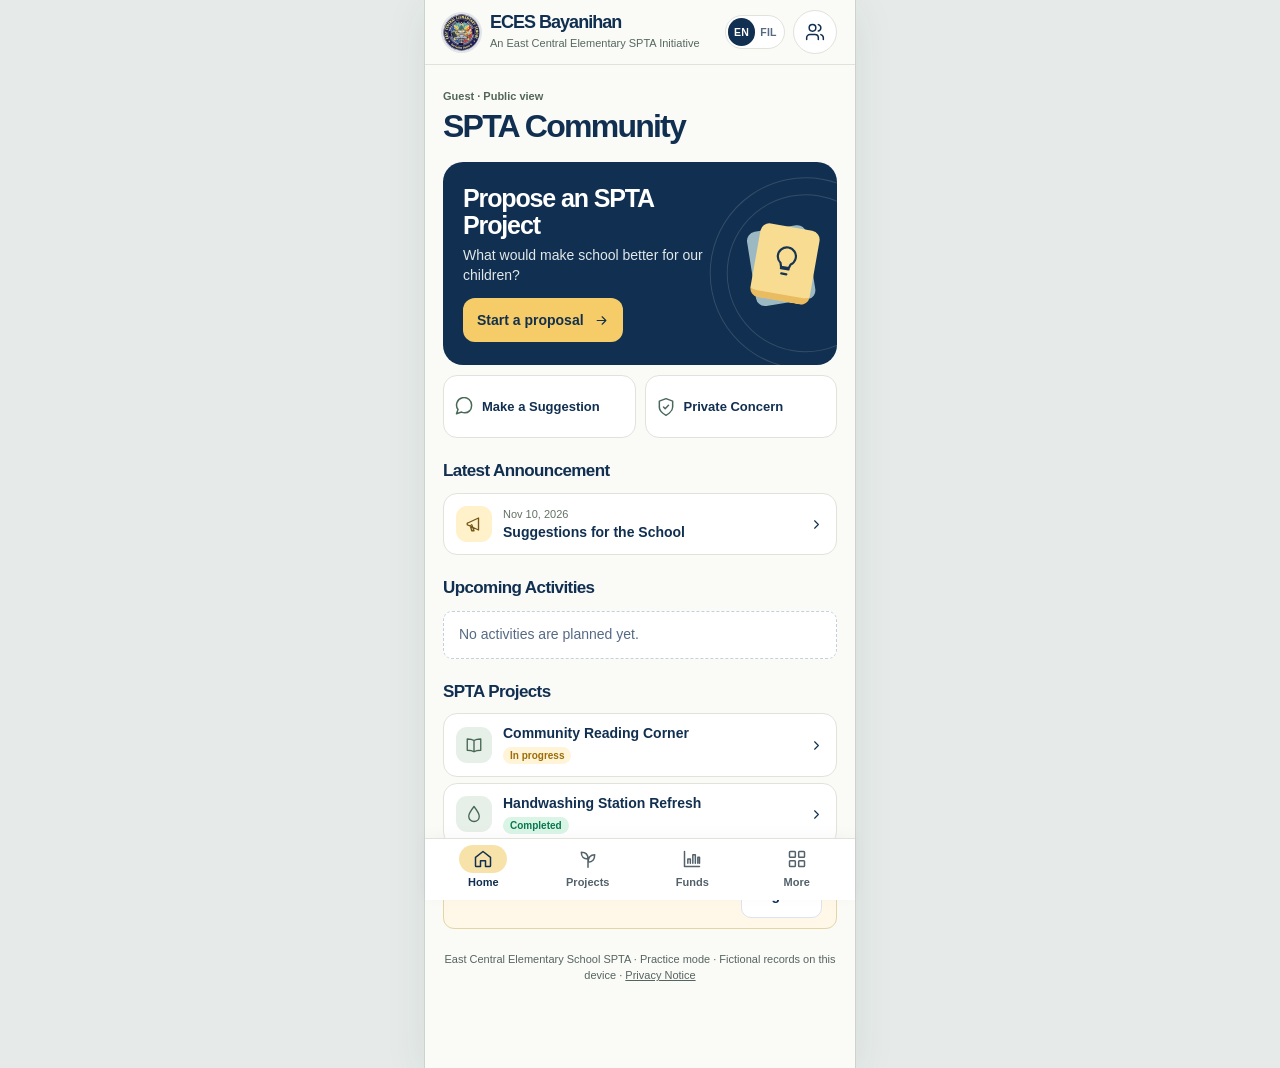
==== commit e419d1ac: "Show project receipts to parents and guests on their funds log lines" ====
--- a/index.html
+++ b/index.html
@@ -1,8 +1,7 @@
 <!doctype html>
 <html lang="en">
   <head>
-    <meta http-equiv="Content-Security-Policy" content="default-src 'self'; script-src 'self'; style-src 'self' 'unsafe-inline'; img-src 'self' blob: data:; object-src blob:; connect-src 'self' https://fjbmejltekdfdbvpwqnm.supabase.co; base-uri 'none'; form-action 'none'">
-    <meta name="eces-mode" content="shared" />
+    <meta http-equiv="Content-Security-Policy" content="default-src 'self'; script-src 'self'; style-src 'self' 'unsafe-inline'; img-src 'self' blob: data:; object-src blob:; connect-src 'self' ; base-uri 'none'; form-action 'none'">
     <script src="connection.js"></script>
     <link rel="manifest" href="manifest.webmanifest" />
     <link rel="apple-touch-icon" href="icons/apple-touch-icon.png" />
--- a/portal.css
+++ b/portal.css
@@ -1040,3 +1040,10 @@
 .portal-note.urgent b {display:flex;align-items:center;gap:6px}
 .portal-note.urgent .badge {margin:6px 0 2px}
 .badge.action_taken {background:#e7f0ff;color:#2f5fb3}
+.recovery-code {font-size:28px;font-weight:800;letter-spacing:.08em;text-align:center;margin:12px 0;font-family:ui-monospace,Menlo,Consolas,monospace;color:var(--navy,#0b2a5b)}
+.badge.cp_ack {background:#efe8ff;color:#5b3fa8}
+.tracker li span {hyphens:auto;-webkit-hyphens:auto}
+.tracker:has(li:nth-child(5)) li {font-size:10px}
+
+.receipt-link {display:inline-flex;align-items:center;gap:4px;margin-top:6px;padding:0;border:0;background:none;color:var(--blue,#1d4ed8);font:inherit;font-size:.85rem;font-weight:600;cursor:pointer;text-decoration:underline;text-underline-offset:2px}
+.receipt-link svg {width:14px;height:14px}
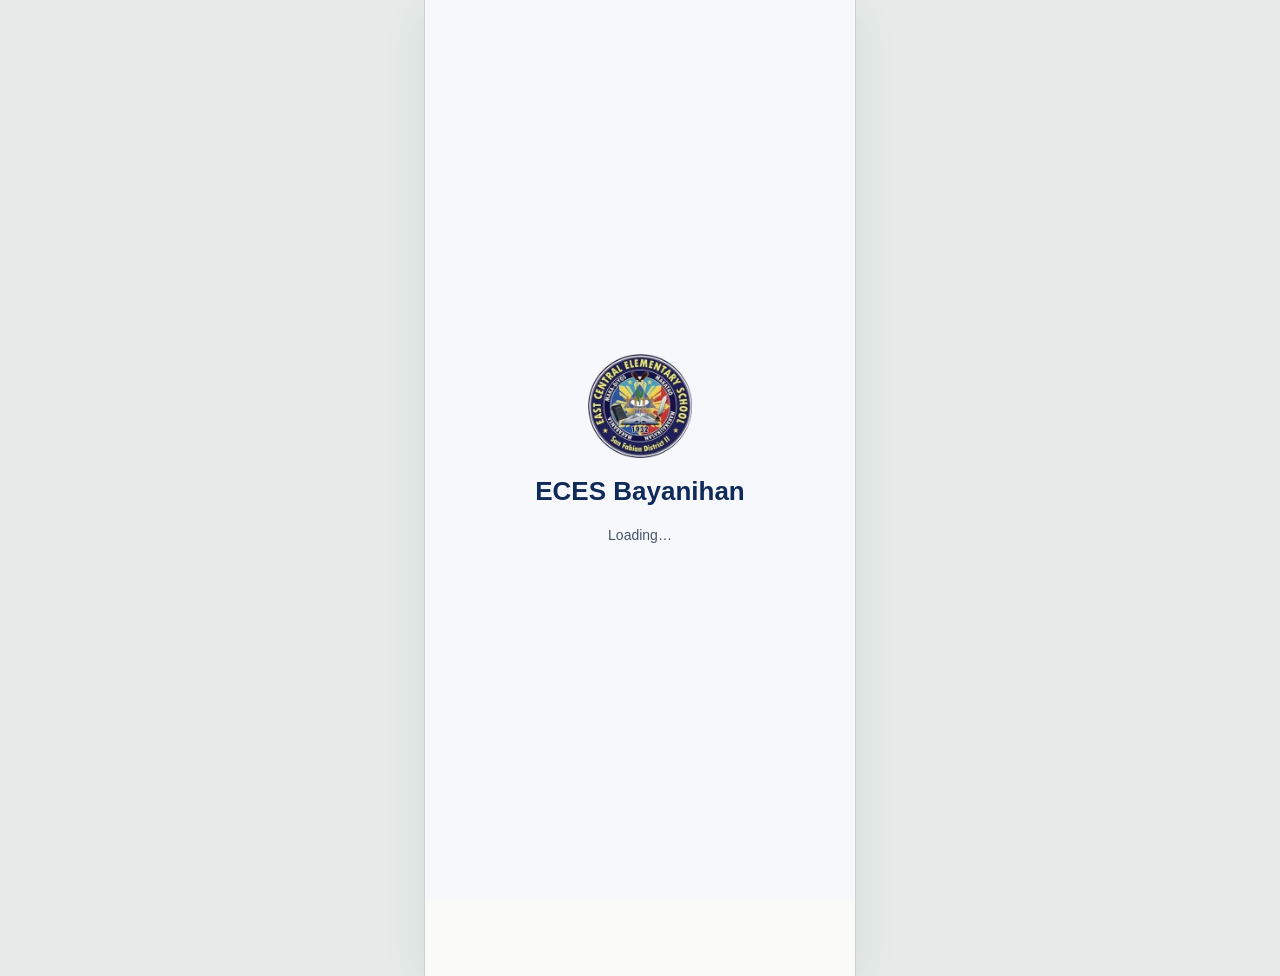
==== commit e9b46050: "Restore the live server address and page files" ====
--- a/index.html
+++ b/index.html
@@ -1,7 +1,8 @@
 <!doctype html>
 <html lang="en">
   <head>
-    <meta http-equiv="Content-Security-Policy" content="default-src 'self'; script-src 'self'; style-src 'self' 'unsafe-inline'; img-src 'self' blob: data:; object-src blob:; connect-src 'self' ; base-uri 'none'; form-action 'none'">
+    <meta http-equiv="Content-Security-Policy" content="default-src 'self'; script-src 'self'; style-src 'self' 'unsafe-inline'; img-src 'self' blob: data:; object-src blob:; connect-src 'self' https://fjbmejltekdfdbvpwqnm.supabase.co; base-uri 'none'; form-action 'none'">
+    <meta name="eces-mode" content="shared" />
     <script src="connection.js"></script>
     <link rel="manifest" href="manifest.webmanifest" />
     <link rel="apple-touch-icon" href="icons/apple-touch-icon.png" />
